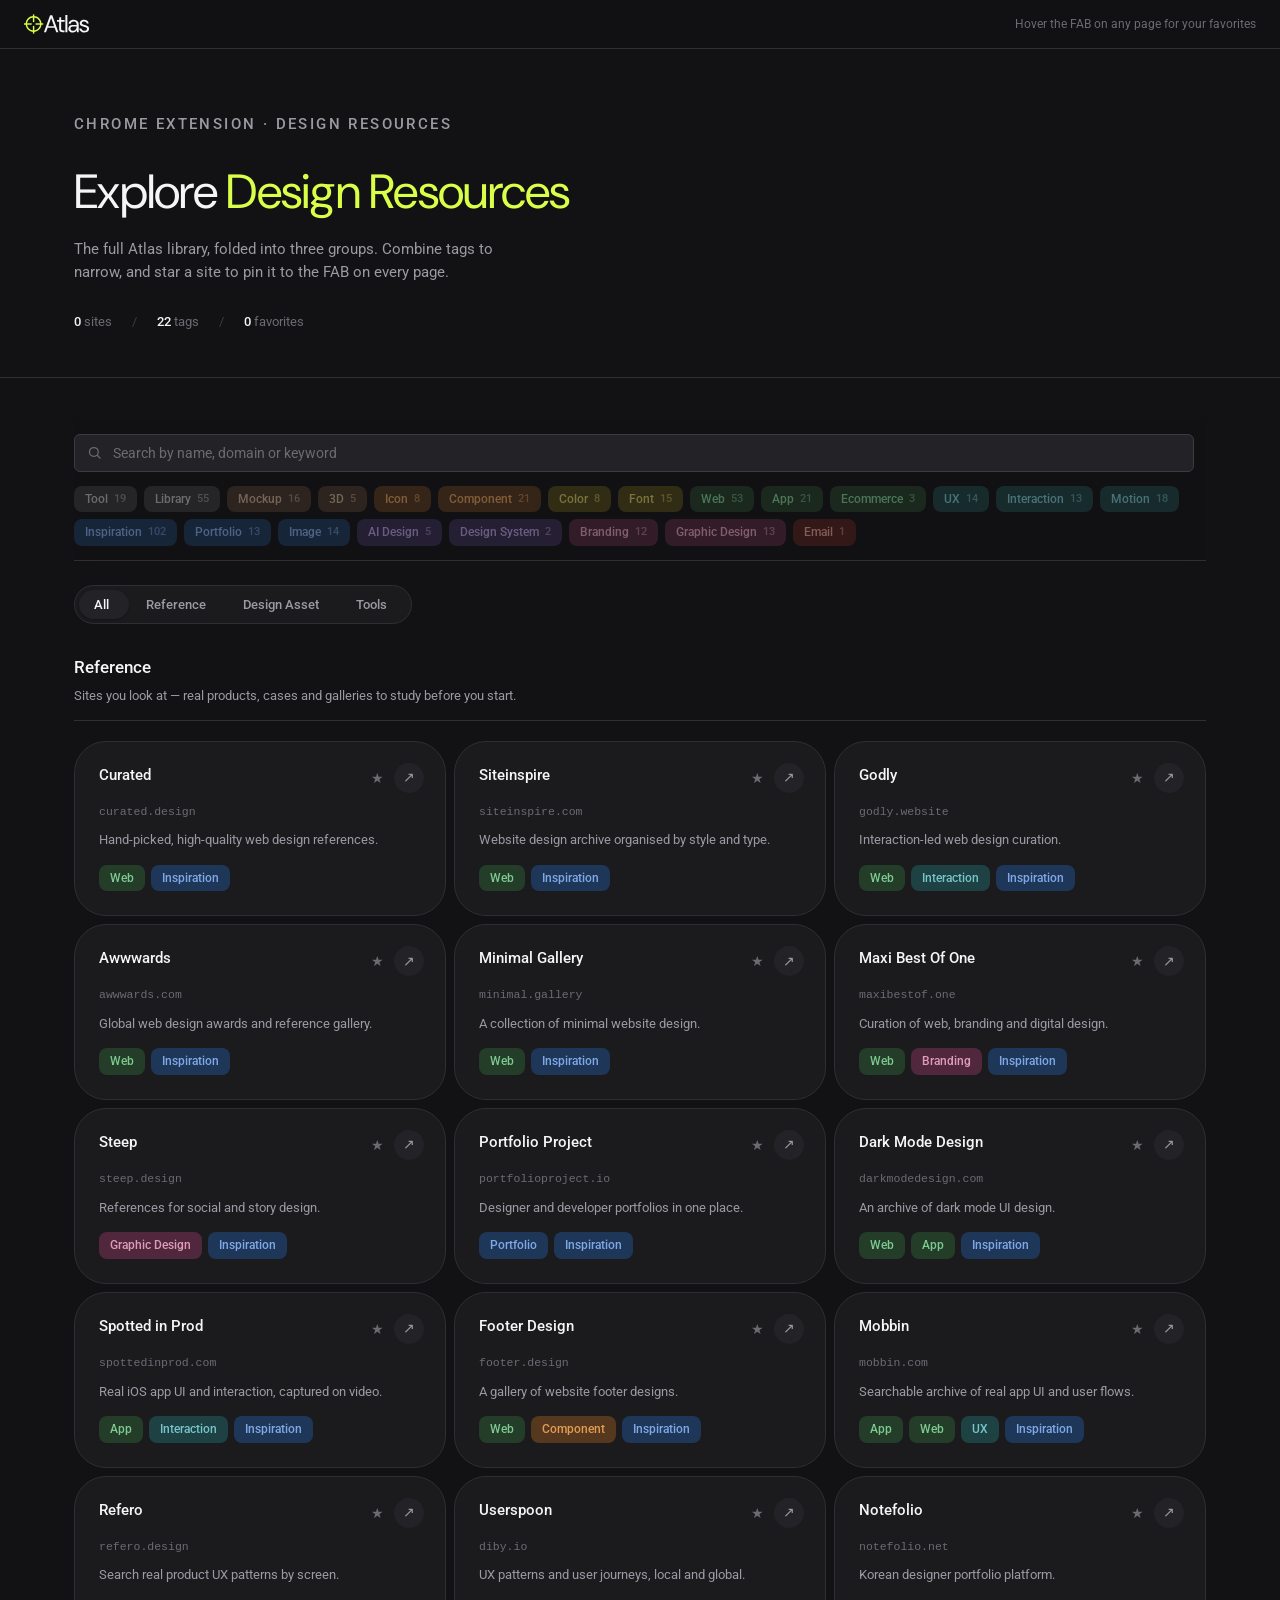
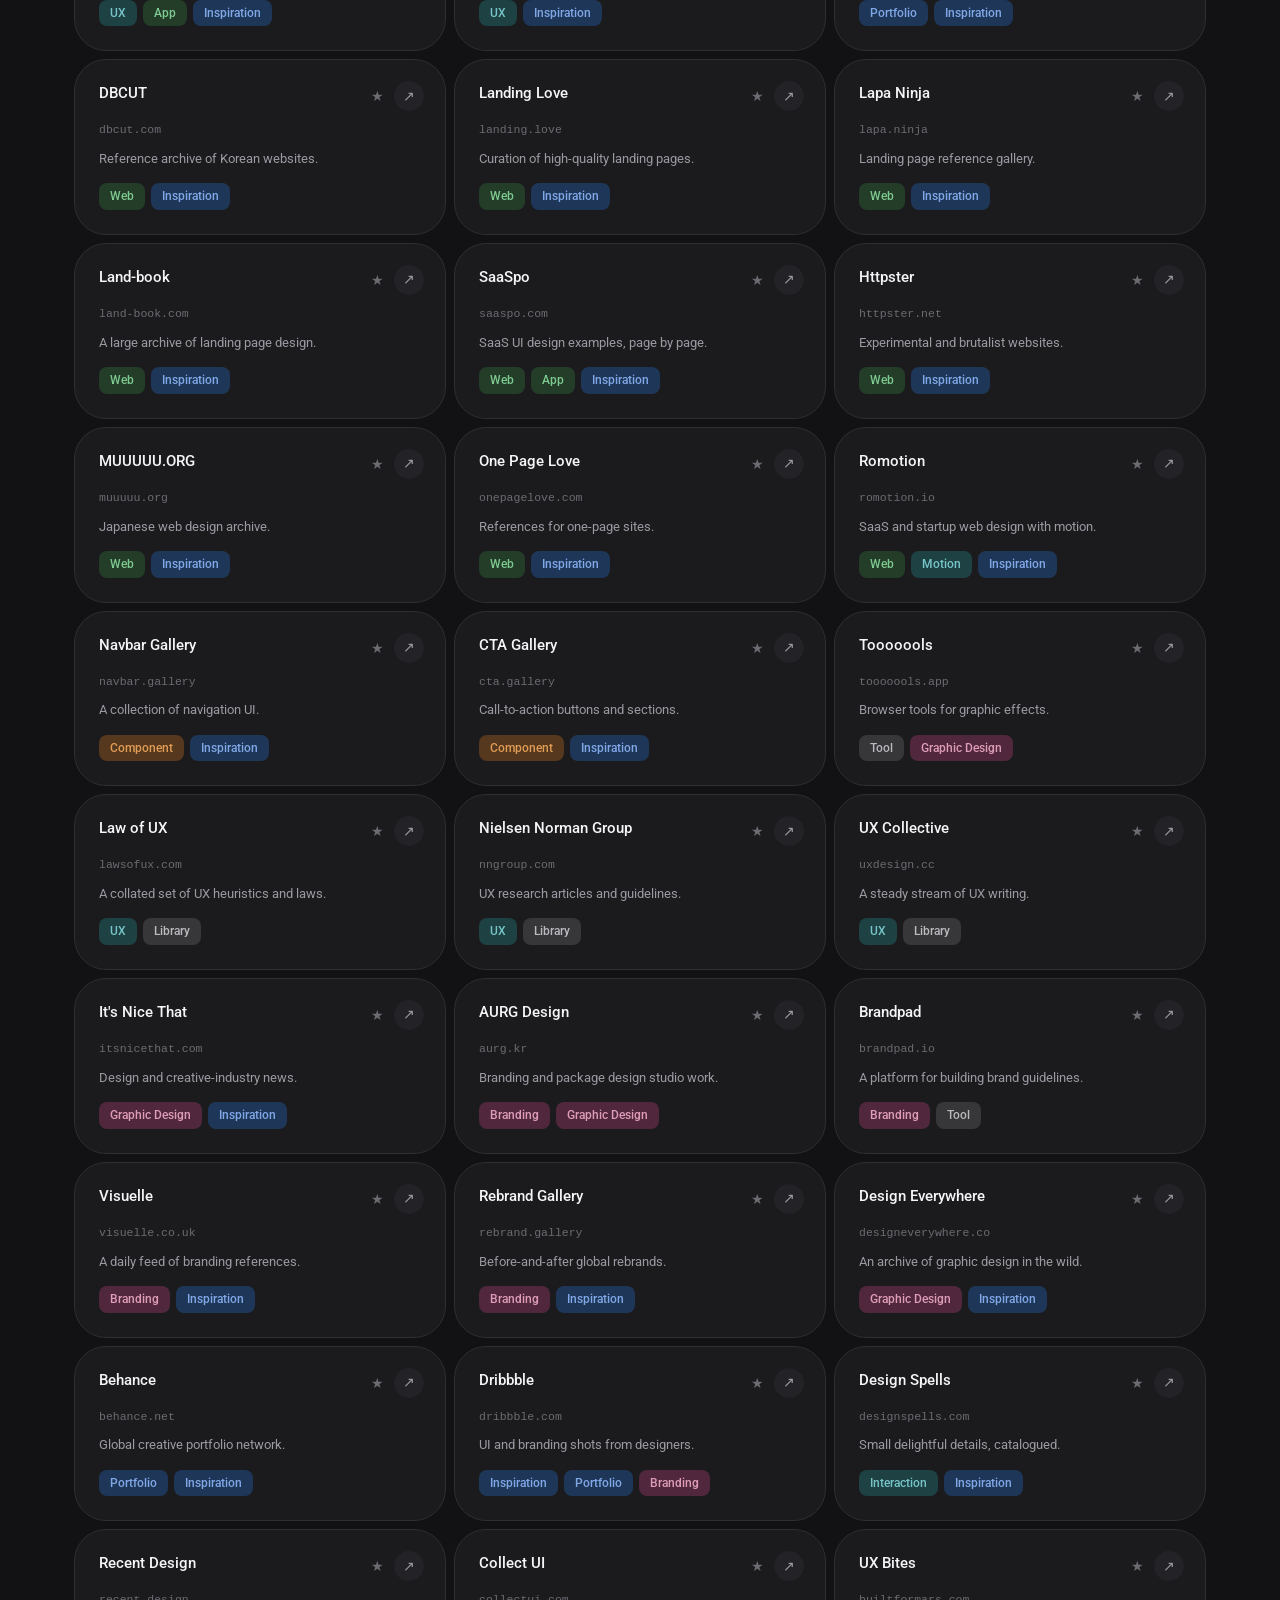
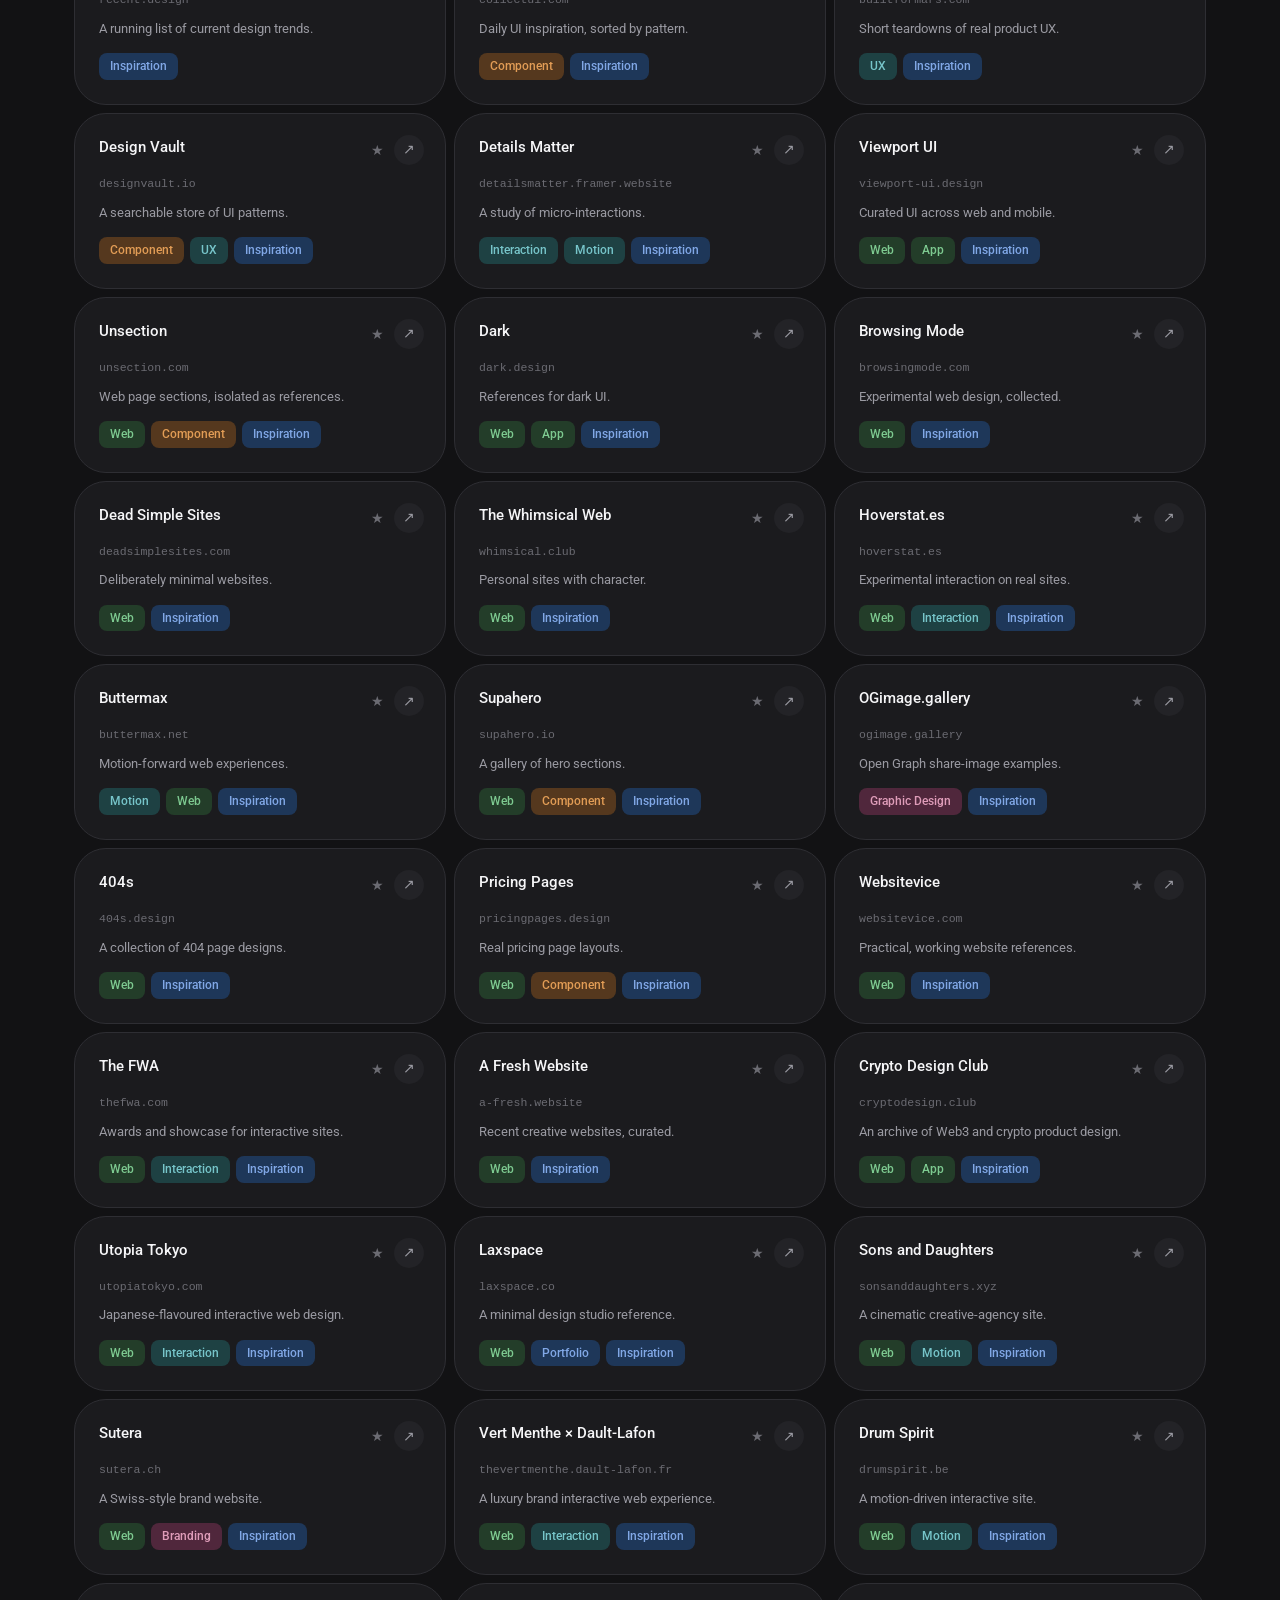
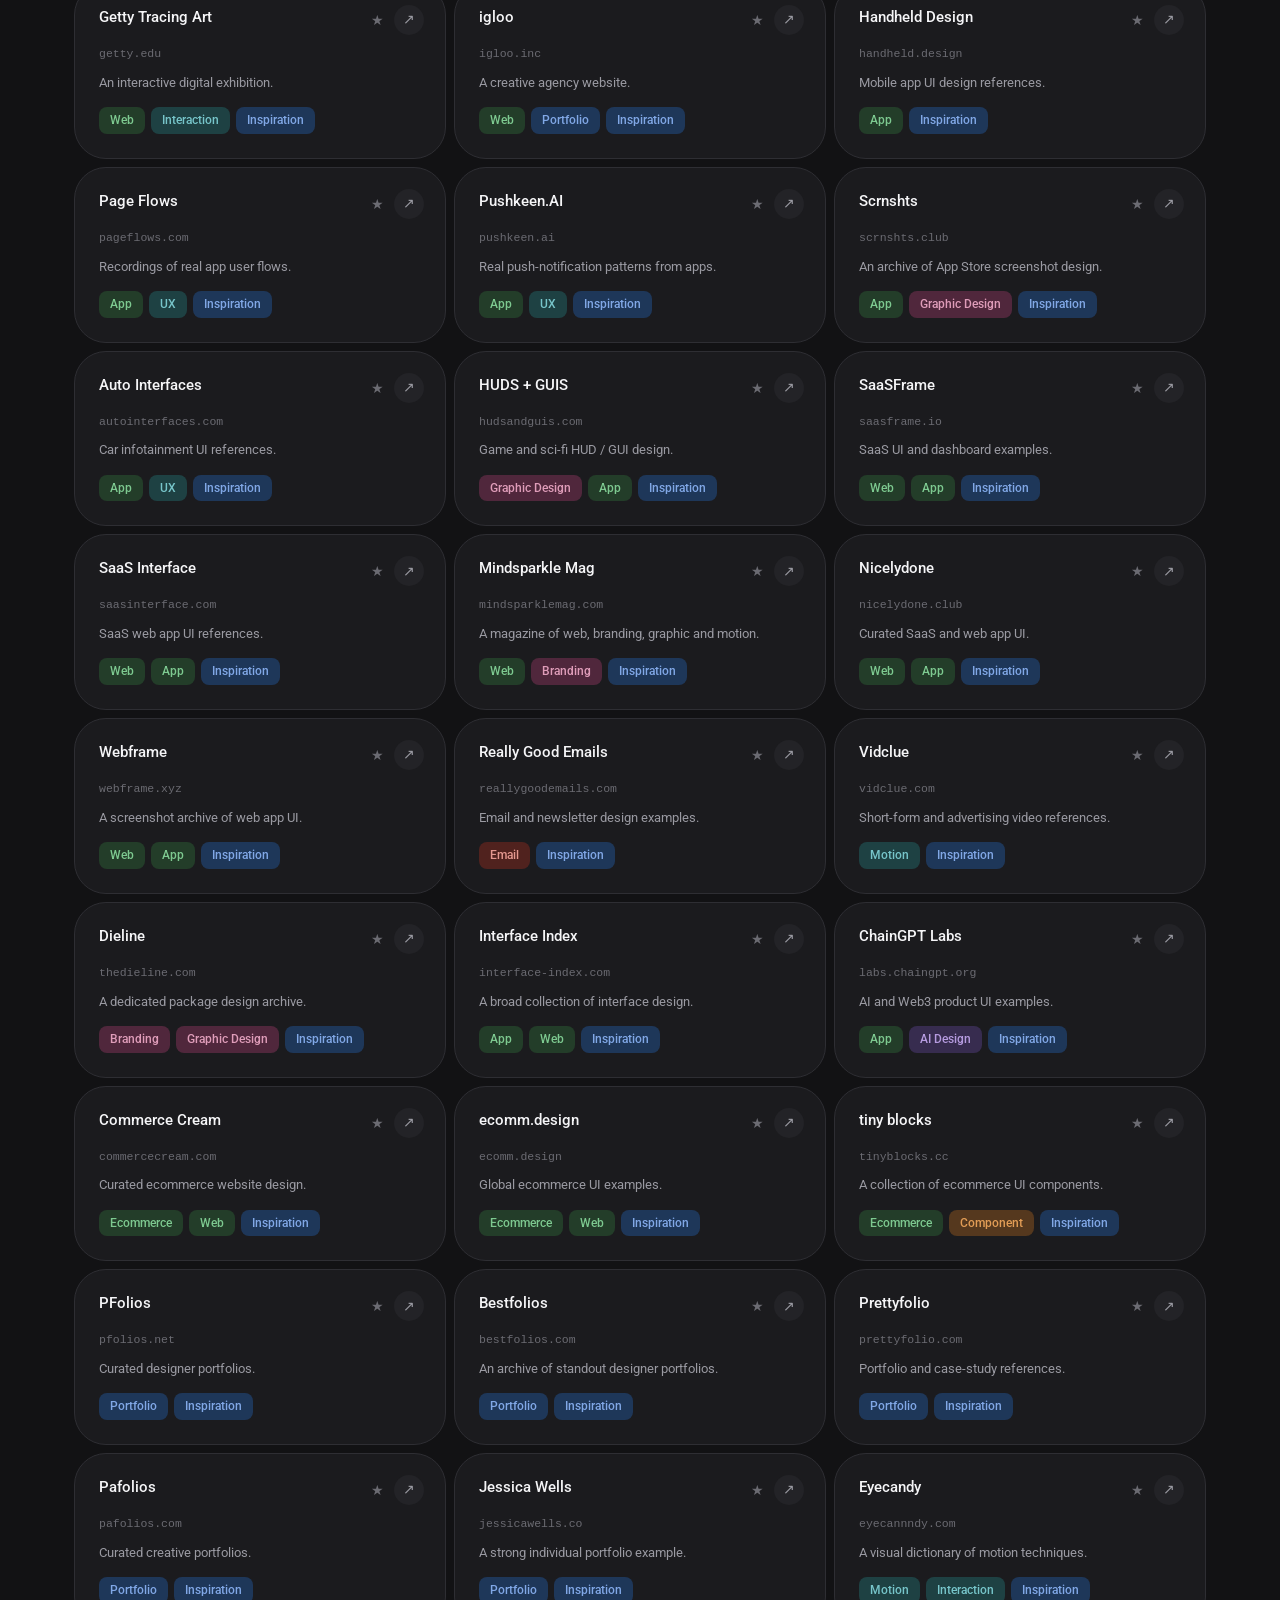
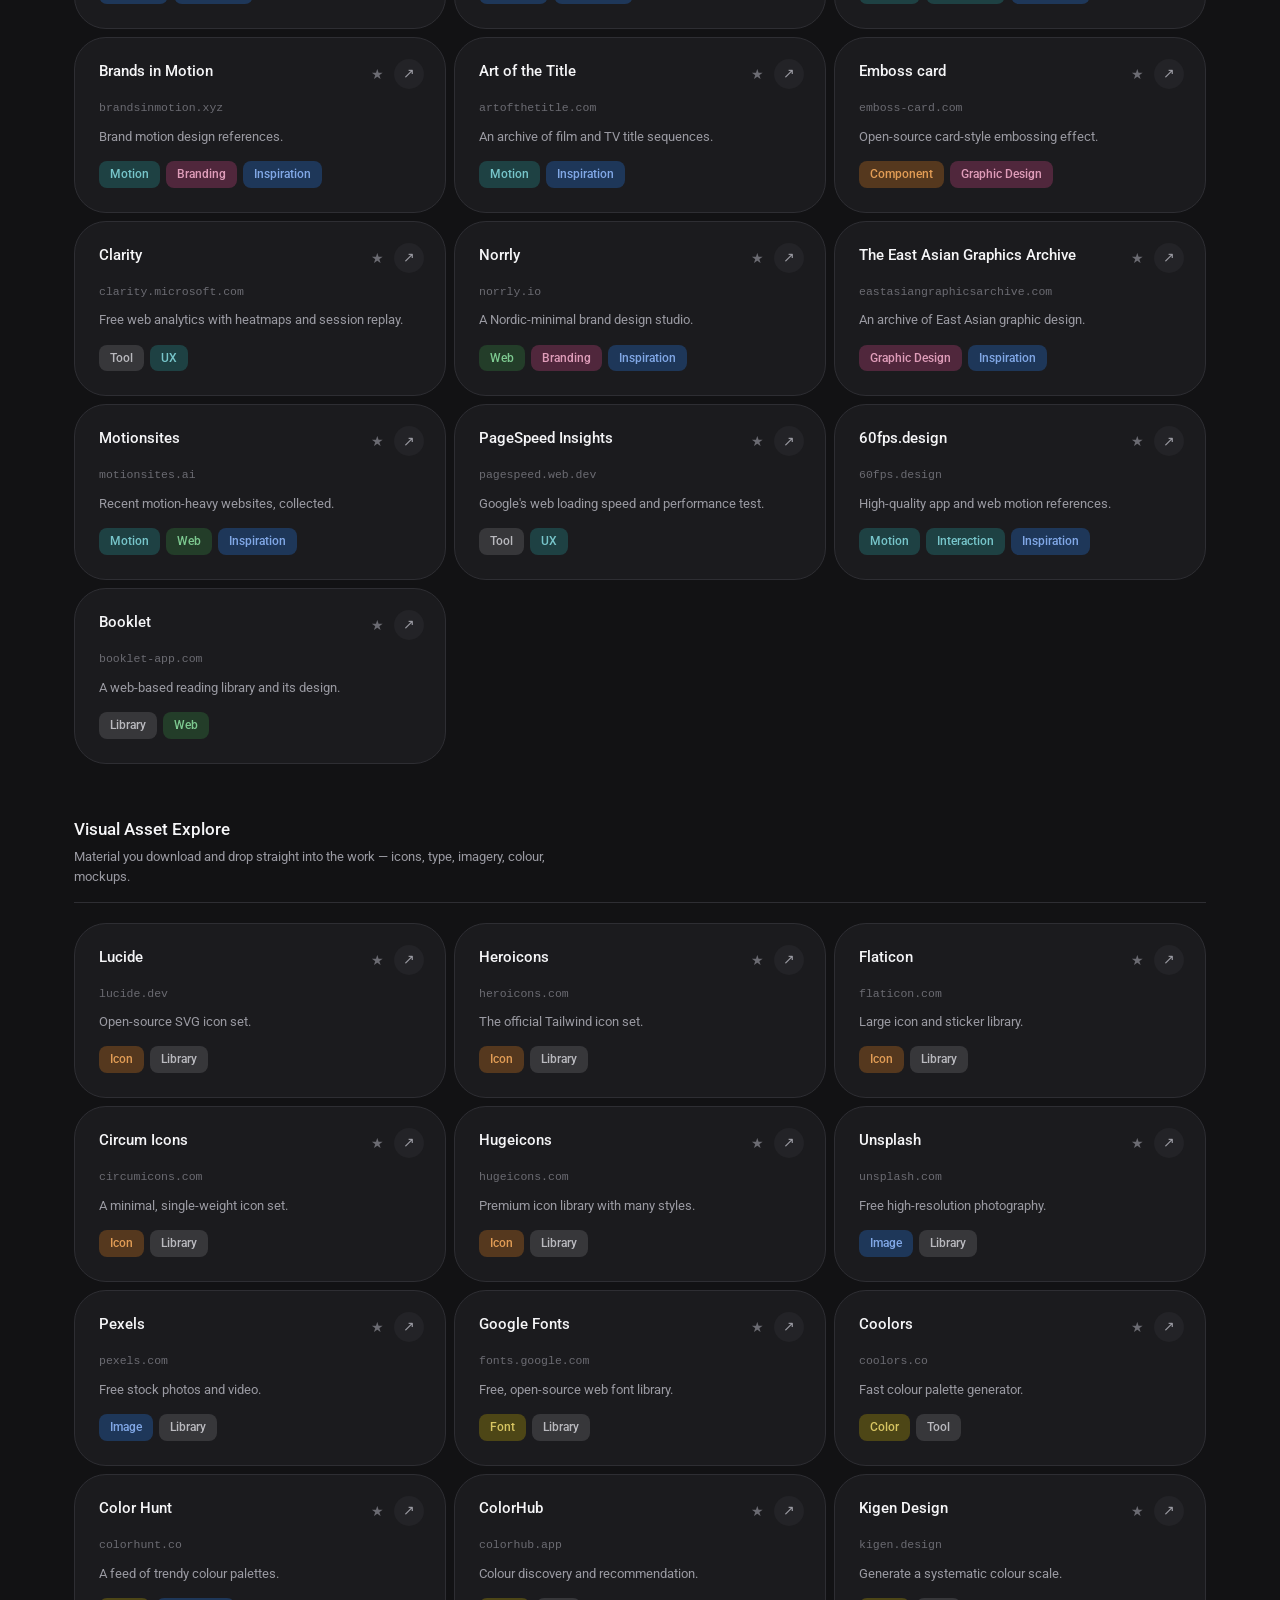
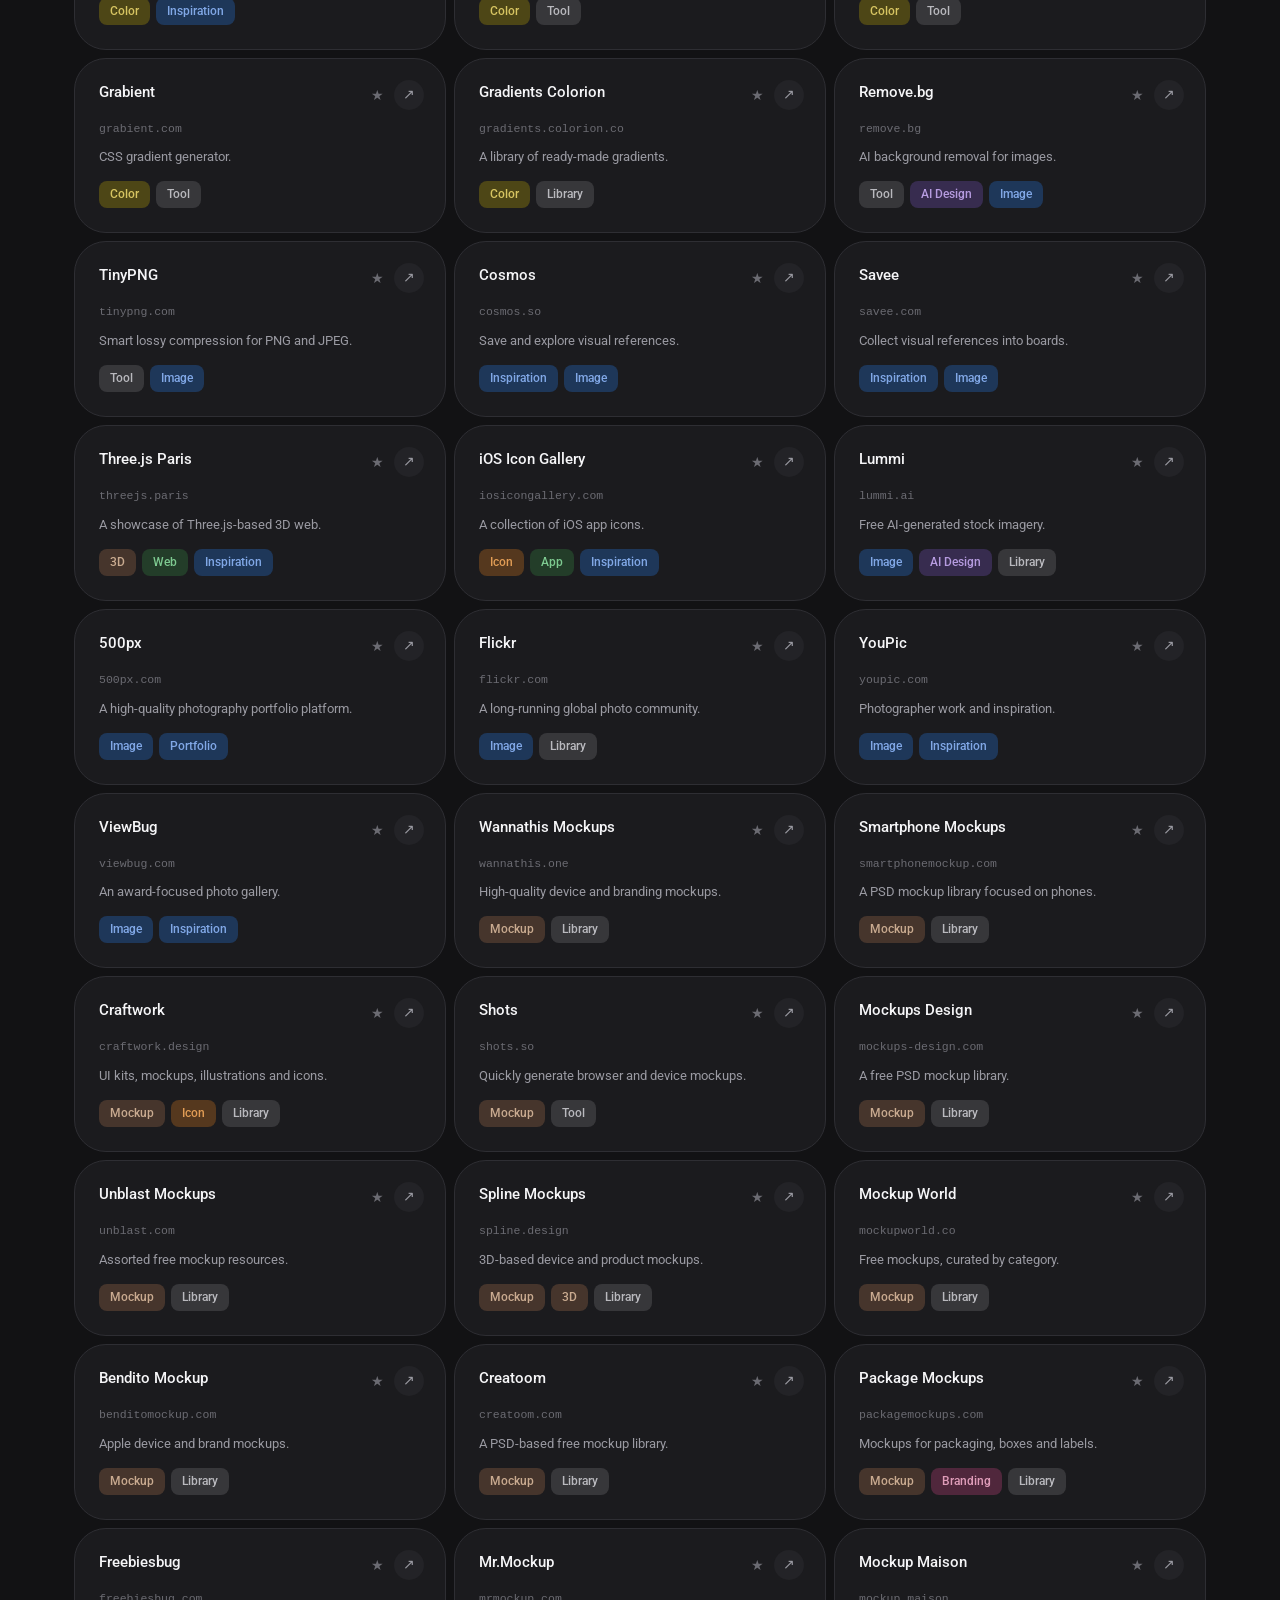
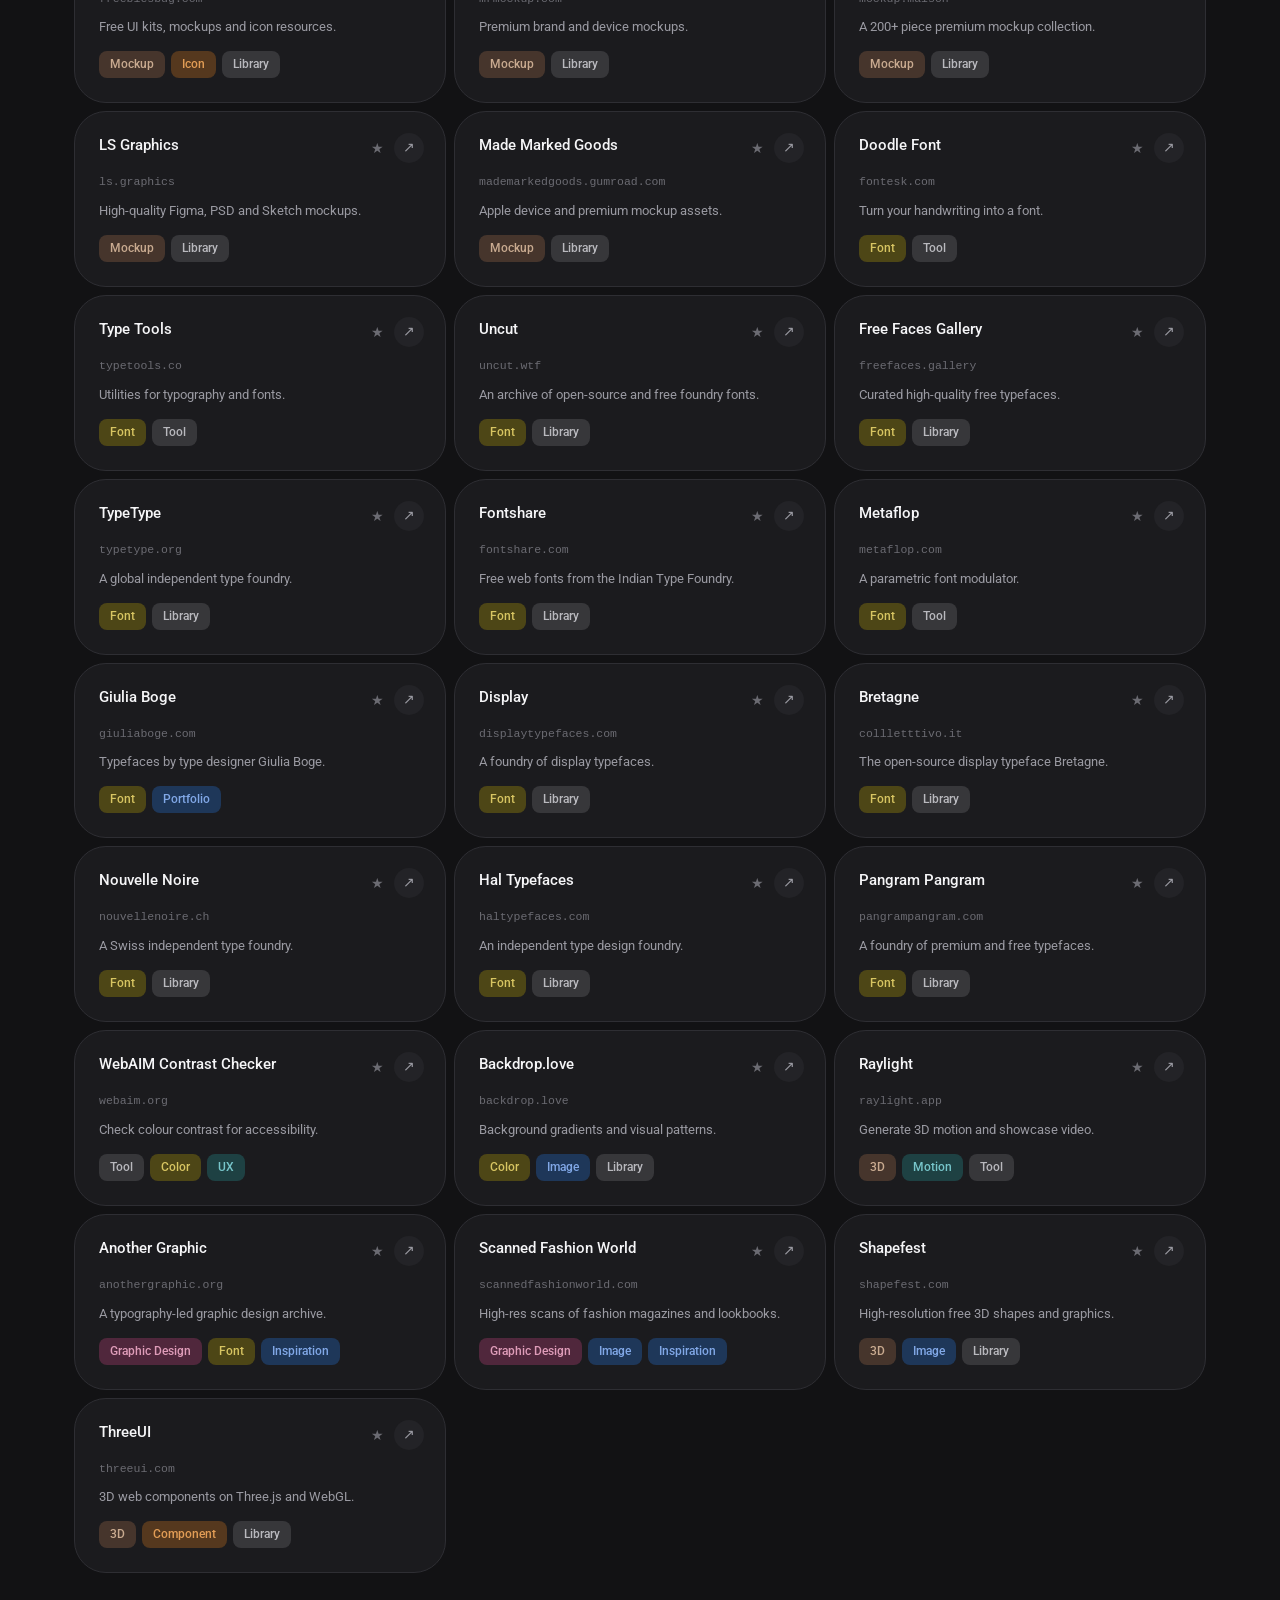
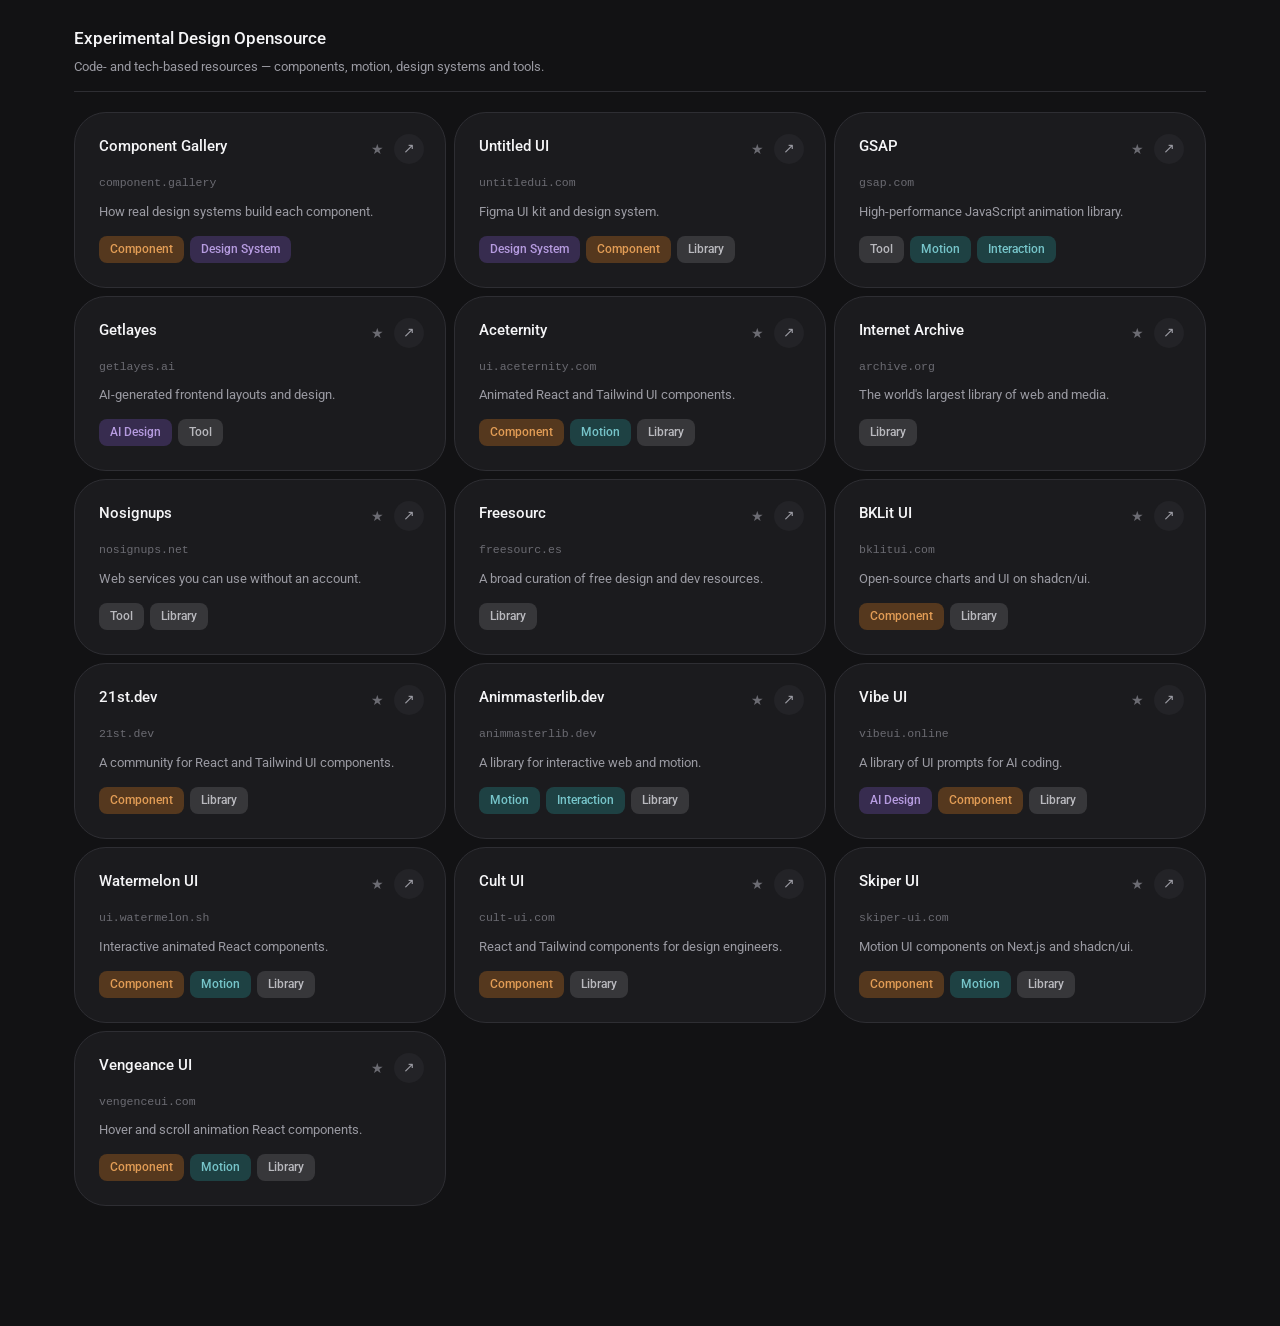
==== extension/explore.html @ a993e17b "Add Chrome extension, in-page nav, CTA button; card + cursor tweaks 1. extension/ — MV3 Chrome exten" ====
<!doctype html>
<html lang="en">
<head>
<meta charset="UTF-8" />
<meta name="viewport" content="width=device-width, initial-scale=1" />
<title>Atlas — Explore Design Resources</title>
<link rel="preconnect" href="https://fonts.googleapis.com" />
<link rel="preconnect" href="https://fonts.gstatic.com" crossorigin />
<link href="https://fonts.googleapis.com/css2?family=Roboto:wght@400;500&family=DM+Sans:opsz,wght@9..40,400;9..40,500&display=swap" rel="stylesheet" />
<link rel="stylesheet" href="explore.css" />
</head>
<body>

<header class="site-header">
  <svg viewBox="0 0 277 100" fill="none" xmlns="http://www.w3.org/2000/svg" role="img" aria-label="Atlas">
    <path d="M43 42L37 42L37 10L43 10L43 42Z" fill="#DAFF48"/>
    <path d="M43 90L37 90L37 58L43 58L43 90Z" fill="#DAFF48"/>
    <path d="M-1.66893e-06 53L-1.40666e-06 47L32 47L32 53L-1.66893e-06 53Z" fill="#DAFF48"/>
    <path d="M48 53L48 47L80 47L80 53L48 53Z" fill="#DAFF48"/>
    <path d="M67 50C67 35.0883 54.9117 23 40 23C25.0883 23 13 35.0883 13 50C13 64.9117 25.0883 77 40 77V83C21.7746 83 7 68.2254 7 50C7 31.7746 21.7746 17 40 17C58.2254 17 73 31.7746 73 50C73 68.2254 58.2254 83 40 83V77C54.9117 77 67 64.9117 67 50Z" fill="#DAFF48"/>
    <path d="M83 84L108.8 14H117.7L143.4 84H134.5L113.2 24.5L91.8 84H83ZM94.8 66L97.2 59.2H128.9L131.3 66H94.8ZM161.007 84C158.007 84 155.407 83.5333 153.207 82.6C151.007 81.6667 149.307 80.1 148.107 77.9C146.974 75.6333 146.407 72.6 146.407 68.8V40.7H137.607V33.6H146.407L147.507 21.4H154.807V33.6H169.407V40.7H154.807V68.8C154.807 71.9333 155.44 74.0667 156.707 75.2C157.974 76.2667 160.207 76.8 163.407 76.8H168.807V84H161.007ZM172.367 84V12H180.767V84H172.367ZM203.033 85.2C198.966 85.2 195.566 84.5 192.833 83.1C190.099 81.6333 188.066 79.7333 186.733 77.4C185.399 75 184.733 72.4 184.733 69.6C184.733 66.2 185.599 63.3333 187.333 61C189.133 58.6 191.633 56.8 194.833 55.6C198.099 54.3333 201.933 53.7 206.333 53.7H219.633C219.633 50.5667 219.133 47.9667 218.133 45.9C217.199 43.7667 215.799 42.1667 213.933 41.1C212.133 40.0333 209.866 39.5 207.133 39.5C203.933 39.5 201.166 40.3 198.833 41.9C196.499 43.5 195.066 45.8667 194.533 49H185.933C186.333 45.4 187.533 42.4 189.533 40C191.599 37.5333 194.199 35.6667 197.333 34.4C200.466 33.0667 203.733 32.4 207.133 32.4C211.799 32.4 215.666 33.2667 218.733 35C221.866 36.6667 224.199 39.0333 225.733 42.1C227.266 45.1 228.033 48.6667 228.033 52.8V84H220.533L220.033 75.1C219.366 76.5 218.499 77.8333 217.433 79.1C216.433 80.3 215.233 81.3667 213.833 82.3C212.433 83.1667 210.833 83.8667 209.033 84.4C207.299 84.9333 205.299 85.2 203.033 85.2ZM204.333 78.1C206.666 78.1 208.766 77.6333 210.633 76.7C212.566 75.7 214.199 74.3667 215.533 72.7C216.866 70.9667 217.866 69.0667 218.533 67C219.266 64.9333 219.633 62.7667 219.633 60.5V60.2H207.033C203.766 60.2 201.133 60.6 199.133 61.4C197.133 62.1333 195.699 63.2 194.833 64.6C193.966 65.9333 193.533 67.4667 193.533 69.2C193.533 71 193.933 72.5667 194.733 73.9C195.599 75.2333 196.833 76.2667 198.433 77C200.099 77.7333 202.066 78.1 204.333 78.1ZM252.027 85.2C247.827 85.2 244.161 84.5 241.027 83.1C237.961 81.7 235.494 79.7667 233.627 77.3C231.827 74.7667 230.727 71.8 230.327 68.4H238.927C239.261 70.1333 239.961 71.7333 241.027 73.2C242.094 74.6667 243.527 75.8667 245.327 76.8C247.194 77.6667 249.461 78.1 252.127 78.1C254.461 78.1 256.394 77.7667 257.927 77.1C259.461 76.3667 260.594 75.4 261.327 74.2C262.127 73 262.527 71.7 262.527 70.3C262.527 68.2333 262.027 66.6667 261.027 65.6C260.094 64.5333 258.694 63.7 256.827 63.1C254.961 62.4333 252.694 61.8667 250.027 61.4C247.827 61 245.661 60.4667 243.527 59.8C241.394 59.1333 239.494 58.2667 237.827 57.2C236.161 56.0667 234.827 54.7 233.827 53.1C232.894 51.5 232.427 49.5333 232.427 47.2C232.427 44.3333 233.161 41.8 234.627 39.6C236.094 37.3333 238.194 35.5667 240.927 34.3C243.727 33.0333 246.961 32.4 250.627 32.4C256.027 32.4 260.394 33.7 263.727 36.3C267.061 38.9 269.027 42.6667 269.627 47.6H261.327C260.994 45.0667 259.894 43.1 258.027 41.7C256.227 40.2333 253.727 39.5 250.527 39.5C247.394 39.5 244.994 40.1333 243.327 41.4C241.727 42.6667 240.927 44.3333 240.927 46.4C240.927 47.7333 241.361 48.9333 242.227 50C243.161 51 244.494 51.8667 246.227 52.6C248.027 53.3333 250.227 53.9333 252.827 54.4C256.161 55 259.194 55.8 261.927 56.8C264.661 57.8 266.861 59.3 268.527 61.3C270.261 63.2333 271.127 66 271.127 69.6C271.127 72.7333 270.327 75.4667 268.727 77.8C267.194 80.1333 264.994 81.9667 262.127 83.3C259.261 84.5667 255.894 85.2 252.027 85.2Z" fill="#F5F5F7"/>
  </svg>
  <span class="hint">Hover the FAB on any page for your favorites</span>
</header>

<main>
  <section class="hero">
    <div class="wrap">
      <div class="hero-inner">
        <p class="eyebrow">Chrome extension &middot; Design resources</p>
        <h1>Explore <span class="accent">Design Resources</span></h1>
        <p>The full Atlas library, folded into three groups. Combine tags to narrow, and star a site to pin it to the FAB on every page.</p>
        <div class="stat-row">
          <span><b id="siteCount">0</b> sites</span>
          <span class="dot">/</span>
          <span><b>22</b> tags</span>
          <span class="dot">/</span>
          <span><b id="favStat">0</b> favorites</span>
        </div>
      </div>
    </div>
  </section>

  <section class="library">
    <div class="wrap">
      <div class="toolbar">
        <div class="search-line">
          <label class="search">
            <svg width="15" height="15" viewBox="0 0 24 24" fill="none" stroke="currentColor" stroke-width="2" stroke-linecap="round" aria-hidden="true">
              <circle cx="11" cy="11" r="7" /><path d="m21 21-4.3-4.3" />
            </svg>
            <input type="search" id="search" placeholder="Search by name, domain or keyword" autocomplete="off" aria-label="Search the library" />
          </label>
          <span class="result-count" id="resultCount"></span>
          <button type="button" class="clear-btn" id="clearBtn" hidden>Clear filters</button>
        </div>
        <div class="tag-filter" id="tagFilter" role="group" aria-label="Filter by tag"></div>
      </div>

      <div class="viewnav" id="viewNav" role="tablist" aria-label="Browse by section"></div>
      <div id="groups"></div>
    </div>
  </section>
</main>

<script src="data.js"></script>
<script src="explore.js"></script>
</body>
</html>
---- extension/explore.css ----
:root {
  --bg-base: #121214;
  --bg-surface: #1B1B1E;
  --bg-elevated: #232327;
  --border: #2E2E33;
  --border-strong: #3B3B41;
  --text-primary: #F5F5F7;
  --text-secondary: #9A9AA2;
  --text-muted: #6B6B72;
  --accent: #DAFF48;
  --accent-text: #14150A;
  --font-ui: 'Roboto', -apple-system, BlinkMacSystemFont, 'Segoe UI', sans-serif;
  --font-hero: 'DM Sans', 'Roboto', sans-serif;
  --font-mono: ui-monospace, 'SF Mono', 'Roboto Mono', Menlo, monospace;
}

* { box-sizing: border-box; }

body {
  margin: 0;
  background: var(--bg-base);
  color: var(--text-primary);
  font: 400 14px/1.55 var(--font-ui);
  -webkit-font-smoothing: antialiased;
}
a { color: inherit; }
::selection { background: var(--accent); color: var(--accent-text); }
:focus-visible { outline: 2px solid var(--accent); outline-offset: 2px; border-radius: 3px; }

.wrap { max-width: 1180px; margin: 0 auto; padding: 0 24px; }

.site-header {
  position: sticky; top: 0; z-index: 40;
  display: flex; align-items: center; justify-content: space-between; gap: 16px;
  padding: 12px 24px;
  background: rgba(18, 18, 20, 0.85);
  backdrop-filter: blur(12px);
  border-bottom: 1px solid var(--border);
}
.site-header svg { height: 24px; width: auto; display: block; }
.site-header .hint { font-size: 12px; color: var(--text-muted); }

.hero { padding: 64px 0 44px; border-bottom: 1px solid var(--border); }
.hero-inner { max-width: 640px; }
.eyebrow {
  font-size: 12px; font-weight: 500; letter-spacing: 0.16em;
  text-transform: uppercase; color: var(--text-muted); margin: 0 0 20px;
}
.hero h1 {
  font-family: var(--font-hero); font-weight: 400;
  font-size: clamp(1.9rem, 5vw, 3rem); line-height: 1.16;
  letter-spacing: -0.015em; margin: 0 0 18px; text-wrap: balance;
}
.hero h1 .accent { color: var(--accent); }
.hero p { font-size: 15px; color: var(--text-secondary); margin: 0 0 28px; max-width: 56ch; }
.stat-row { display: flex; flex-wrap: wrap; gap: 10px 20px; font-size: 13px; color: var(--text-muted); }
.stat-row b { color: var(--text-primary); font-weight: 500; font-variant-numeric: tabular-nums; }
.stat-row .dot { color: var(--border-strong); }

.library { padding: 40px 0 120px; }

.toolbar {
  position: sticky; top: 49px; z-index: 30;
  background: rgba(18, 18, 20, 0.92);
  backdrop-filter: blur(12px);
  padding: 16px 0 14px; margin-bottom: 24px;
  border-bottom: 1px solid var(--border);
}
.search-line { display: flex; flex-wrap: wrap; align-items: center; gap: 12px; margin-bottom: 14px; }
.search {
  flex: 1 1 260px; display: flex; align-items: center; gap: 9px;
  background: var(--bg-elevated); border: 1px solid var(--border-strong);
  border-radius: 6px; padding: 9px 12px;
}
.search svg { flex-shrink: 0; color: var(--text-muted); }
.search input {
  flex: 1; background: transparent; border: 0; outline: 0;
  color: var(--text-primary); font: 400 13.5px var(--font-ui);
}
.search input::placeholder { color: var(--text-muted); }
.result-count { font-size: 12.5px; color: var(--text-muted); white-space: nowrap; }
.result-count b { color: var(--text-secondary); font-weight: 500; }
.clear-btn {
  border: 1px solid var(--border-strong); background: transparent; border-radius: 6px;
  color: var(--text-secondary); font: 500 12.5px var(--font-ui); padding: 7px 12px; cursor: pointer;
}
.clear-btn:hover { color: var(--text-primary); border-color: var(--text-muted); }
.clear-btn[hidden] { display: none; }

.tag-filter { display: flex; flex-wrap: wrap; gap: 7px; }
.tag {
  display: inline-flex; align-items: center; gap: 6px; border-radius: 8px;
  font-size: 12px; font-weight: 500; padding: 4px 10px; line-height: 1.4; white-space: nowrap;
}
.tag .n { font-size: 10.5px; opacity: 0.6; font-variant-numeric: tabular-nums; }
button.tag {
  border: 1px solid transparent; cursor: pointer; opacity: 0.5; font-family: var(--font-ui);
  transition: opacity .14s ease, box-shadow .14s ease, border-color .14s ease;
}
button.tag:hover { opacity: 0.85; }
button.tag[aria-pressed="true"] { opacity: 1; border-color: var(--accent); box-shadow: 0 0 0 1px var(--accent); }

.viewnav {
  display: inline-flex; gap: 2px; margin-bottom: 30px; padding: 4px;
  background: var(--bg-surface); border: 1px solid var(--border); border-radius: 999px;
}
.viewnav button {
  border: 0; background: transparent; color: var(--text-secondary);
  font: 500 13px var(--font-ui); padding: 7px 15px; border-radius: 999px; cursor: pointer; white-space: nowrap;
  transition: color .15s ease, background .15s ease;
}
.viewnav button:hover { color: var(--text-primary); }
.viewnav button[aria-selected="true"] {
  background: var(--bg-elevated); color: var(--text-primary); box-shadow: 0 1px 2px rgba(0,0,0,.3);
}
.viewnav .vn-count { font-size: 11px; color: var(--text-muted); margin-left: 5px; font-variant-numeric: tabular-nums; }
.viewnav button[aria-selected="true"] .vn-count { color: var(--text-secondary); }

#groups { display: flex; flex-direction: column; gap: 52px; }
.group[hidden] { display: none; }
.group-head {
  display: flex; align-items: flex-start; justify-content: space-between; gap: 16px;
  padding-bottom: 14px; margin-bottom: 20px; border-bottom: 1px solid var(--border);
}
.group-titles { max-width: 64ch; }
.group-titles h3 { font-size: 17px; font-weight: 500; margin: 0 0 5px; }
.group-titles p { font-size: 13px; color: var(--text-secondary); margin: 0; }
.group-count { flex-shrink: 0; font-size: 12px; color: var(--text-muted); white-space: nowrap; padding-top: 4px; font-variant-numeric: tabular-nums; }
.group-empty { color: var(--text-muted); font-size: 13px; margin: 4px 0 0; }

.grid { display: grid; grid-template-columns: repeat(auto-fill, minmax(288px, 1fr)); gap: 8px; }
.card {
  display: flex; flex-direction: column; gap: 10px;
  background: var(--bg-surface); border: 1px solid var(--border);
  border-radius: 32px; padding: 24px;
  transition: border-color .15s ease, transform .15s ease, background .15s ease;
}
.card:hover { border-color: var(--border-strong); background: #1e1e21; transform: translateY(-2px); }
.card[hidden] { display: none; }
.card-top { display: flex; align-items: flex-start; justify-content: space-between; gap: 10px; }
.card-name { font-size: 15px; font-weight: 500; margin: 0; line-height: 1.3; }
.card-actions { flex-shrink: 0; display: flex; align-items: center; gap: 2px; margin: -3px -3px 0 0; }
.card-star {
  width: 30px; height: 30px; display: flex; align-items: center; justify-content: center;
  border: 0; background: transparent; color: var(--text-muted); font-size: 14px; line-height: 1;
  border-radius: 50%; cursor: pointer; transition: color .15s ease, background .15s ease, transform .15s ease;
}
.card-star:hover { color: var(--text-secondary); background: var(--bg-elevated); }
.card-star:active { transform: scale(0.88); }
.card-star[aria-pressed="true"] { color: var(--accent); }
.card-open {
  width: 30px; height: 30px; display: flex; align-items: center; justify-content: center;
  border-radius: 50%; background: var(--bg-elevated); color: var(--text-secondary);
  text-decoration: none; font-size: 14px; transition: background .15s ease, color .15s ease;
}
.card-open:hover { background: var(--accent); color: var(--accent-text); }
.card-domain { font-family: var(--font-mono); font-size: 11.5px; color: var(--text-muted); word-break: break-all; }
.card-desc {
  font-size: 13px; color: var(--text-secondary); margin: 0;
  display: -webkit-box; -webkit-line-clamp: 3; -webkit-box-orient: vertical; overflow: hidden;
}
.card-tags { display: flex; flex-wrap: wrap; gap: 6px; margin-top: auto; padding-top: 4px; }
.card-tags .tag { opacity: 0.92; }

@media (max-width: 560px) {
  .wrap { padding: 0 18px; }
  .site-header { padding: 12px 18px; }
  .group-head { flex-direction: column; gap: 6px; }
  .viewnav { display: flex; width: 100%; overflow-x: auto; }
}
@media (prefers-reduced-motion: reduce) { * { transition: none !important; } }
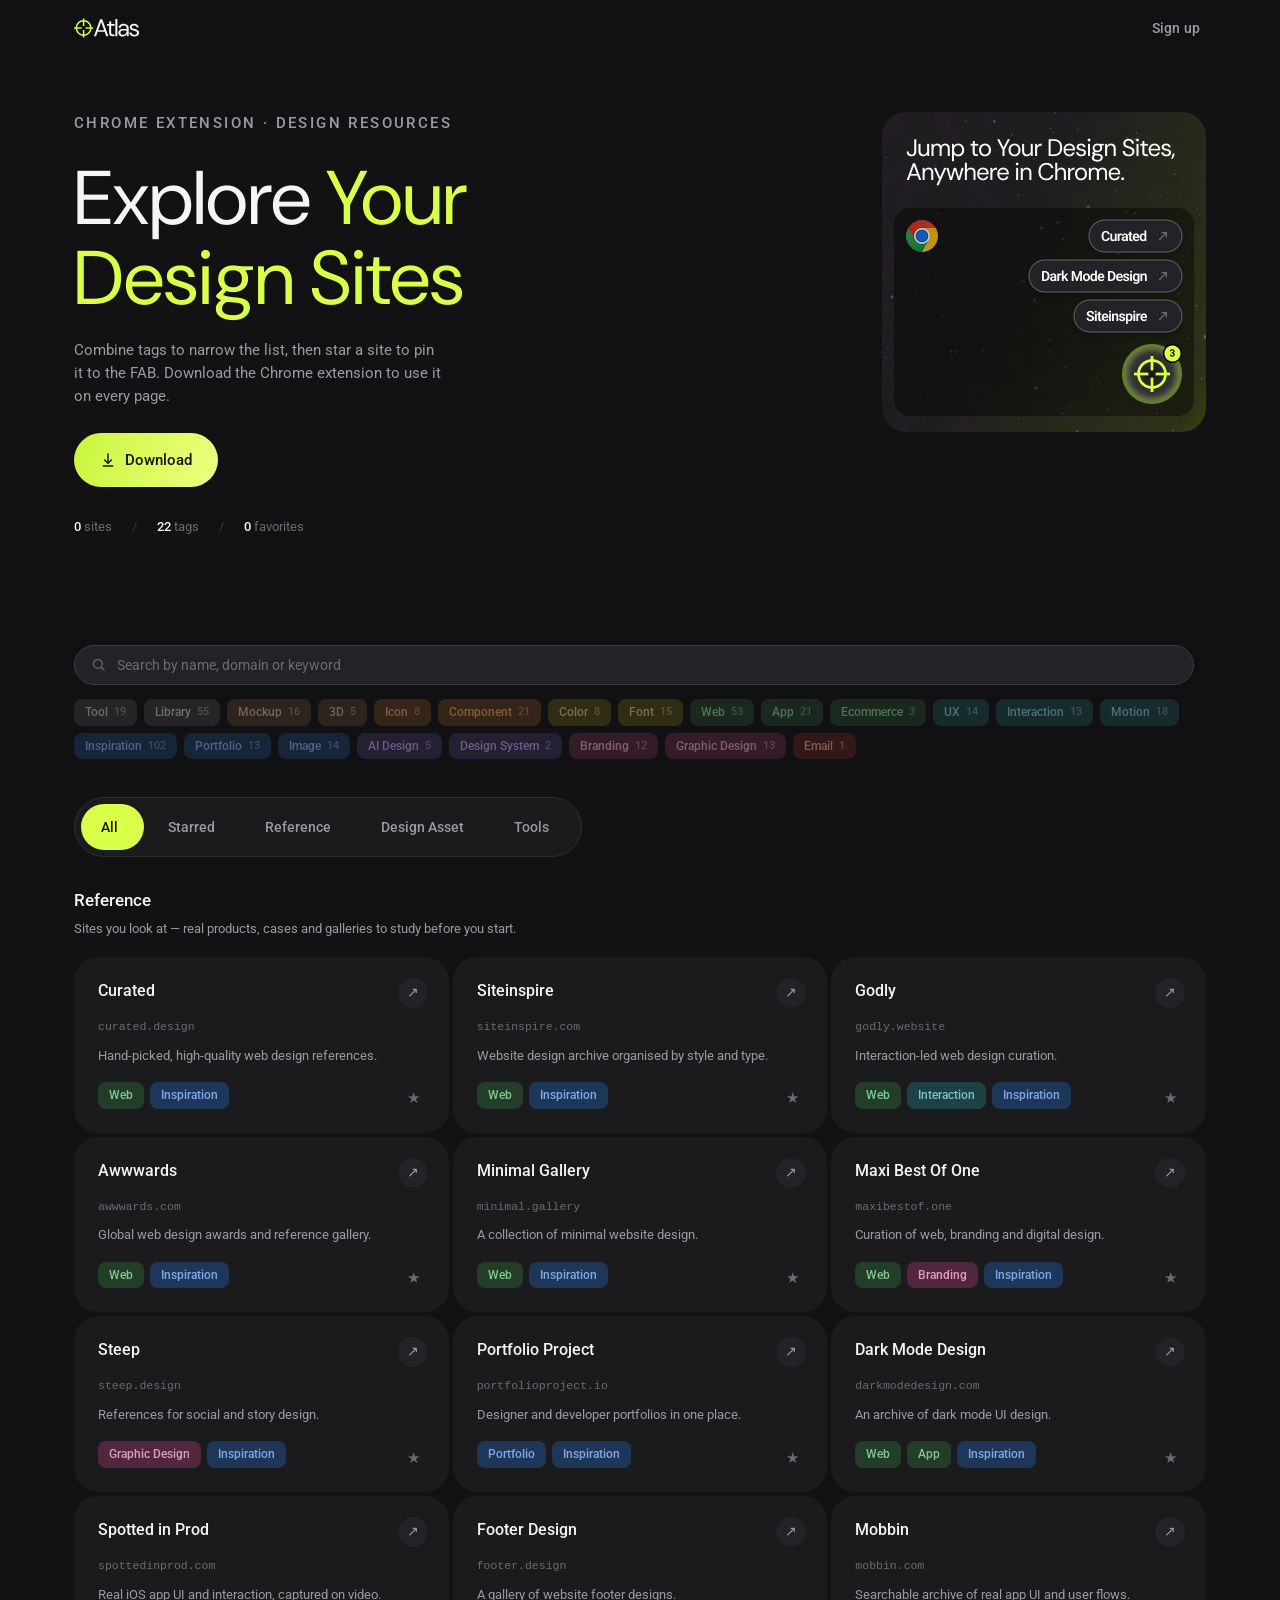
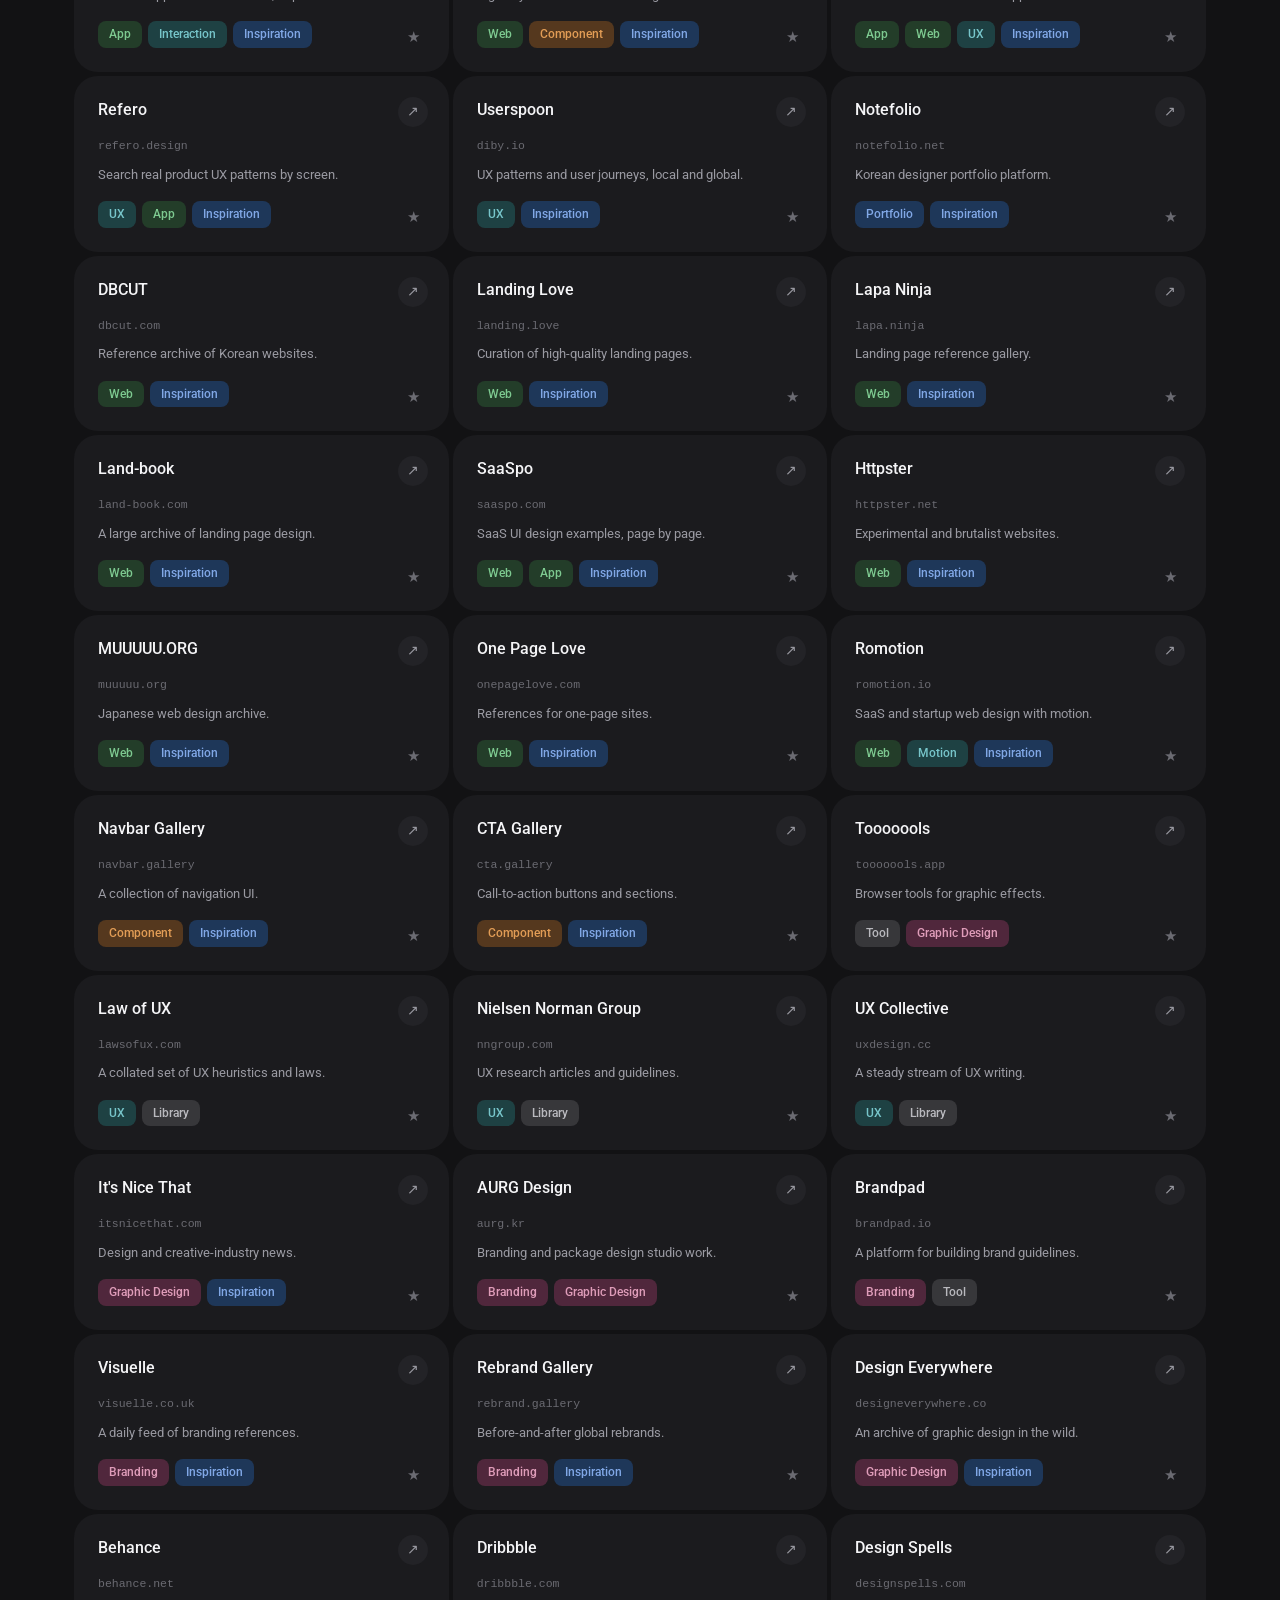
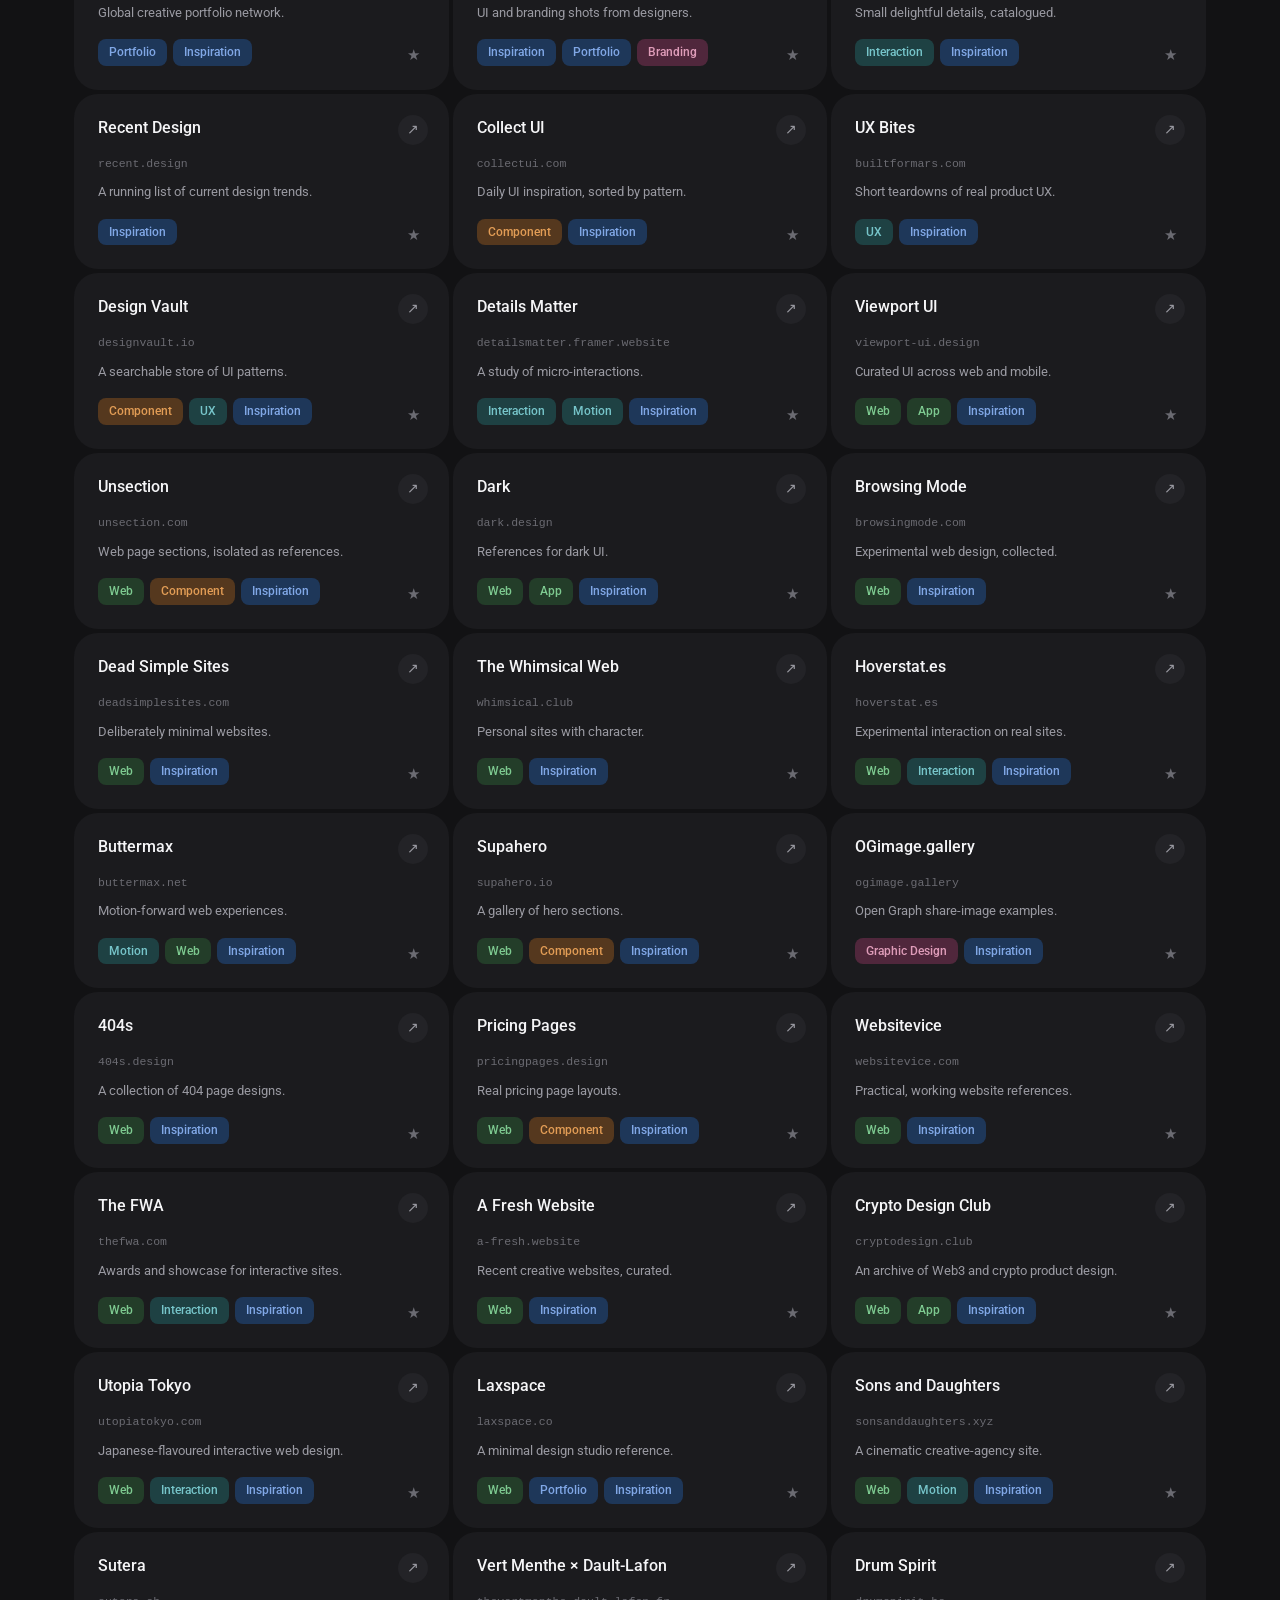
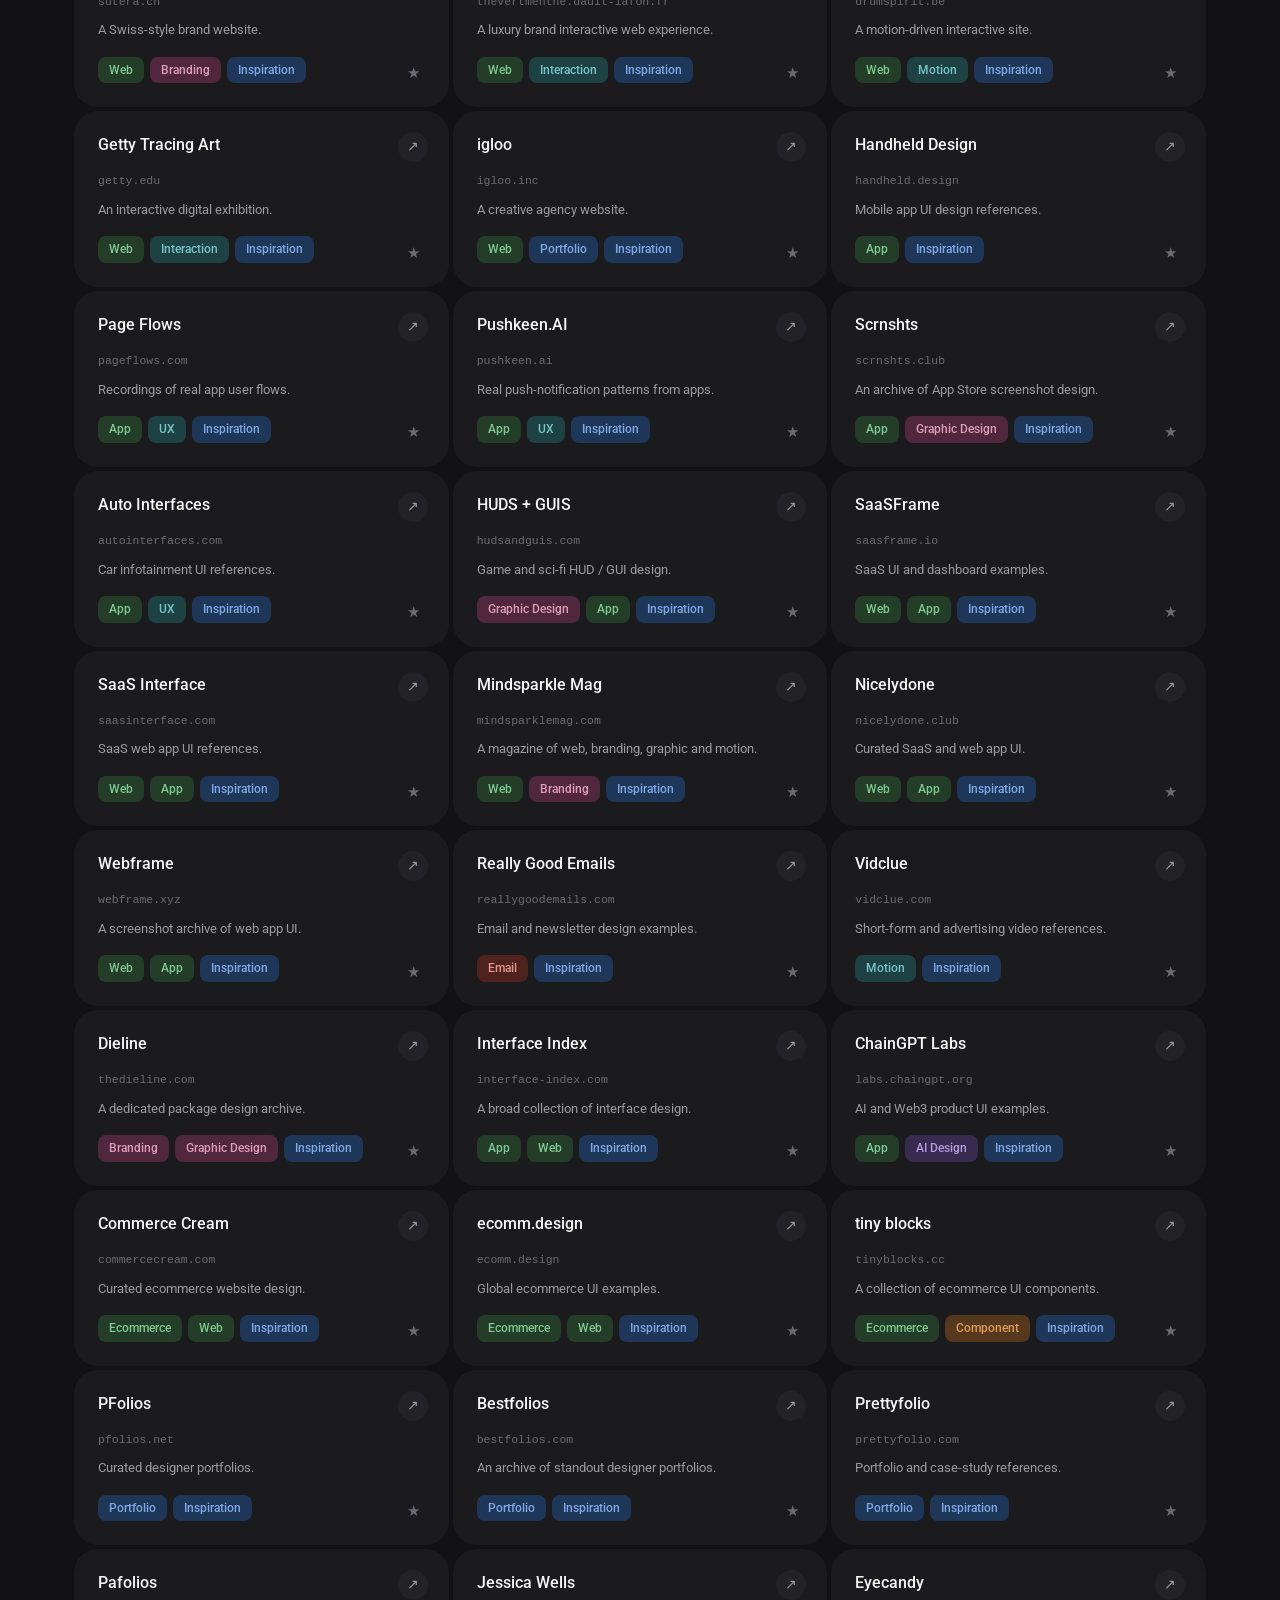
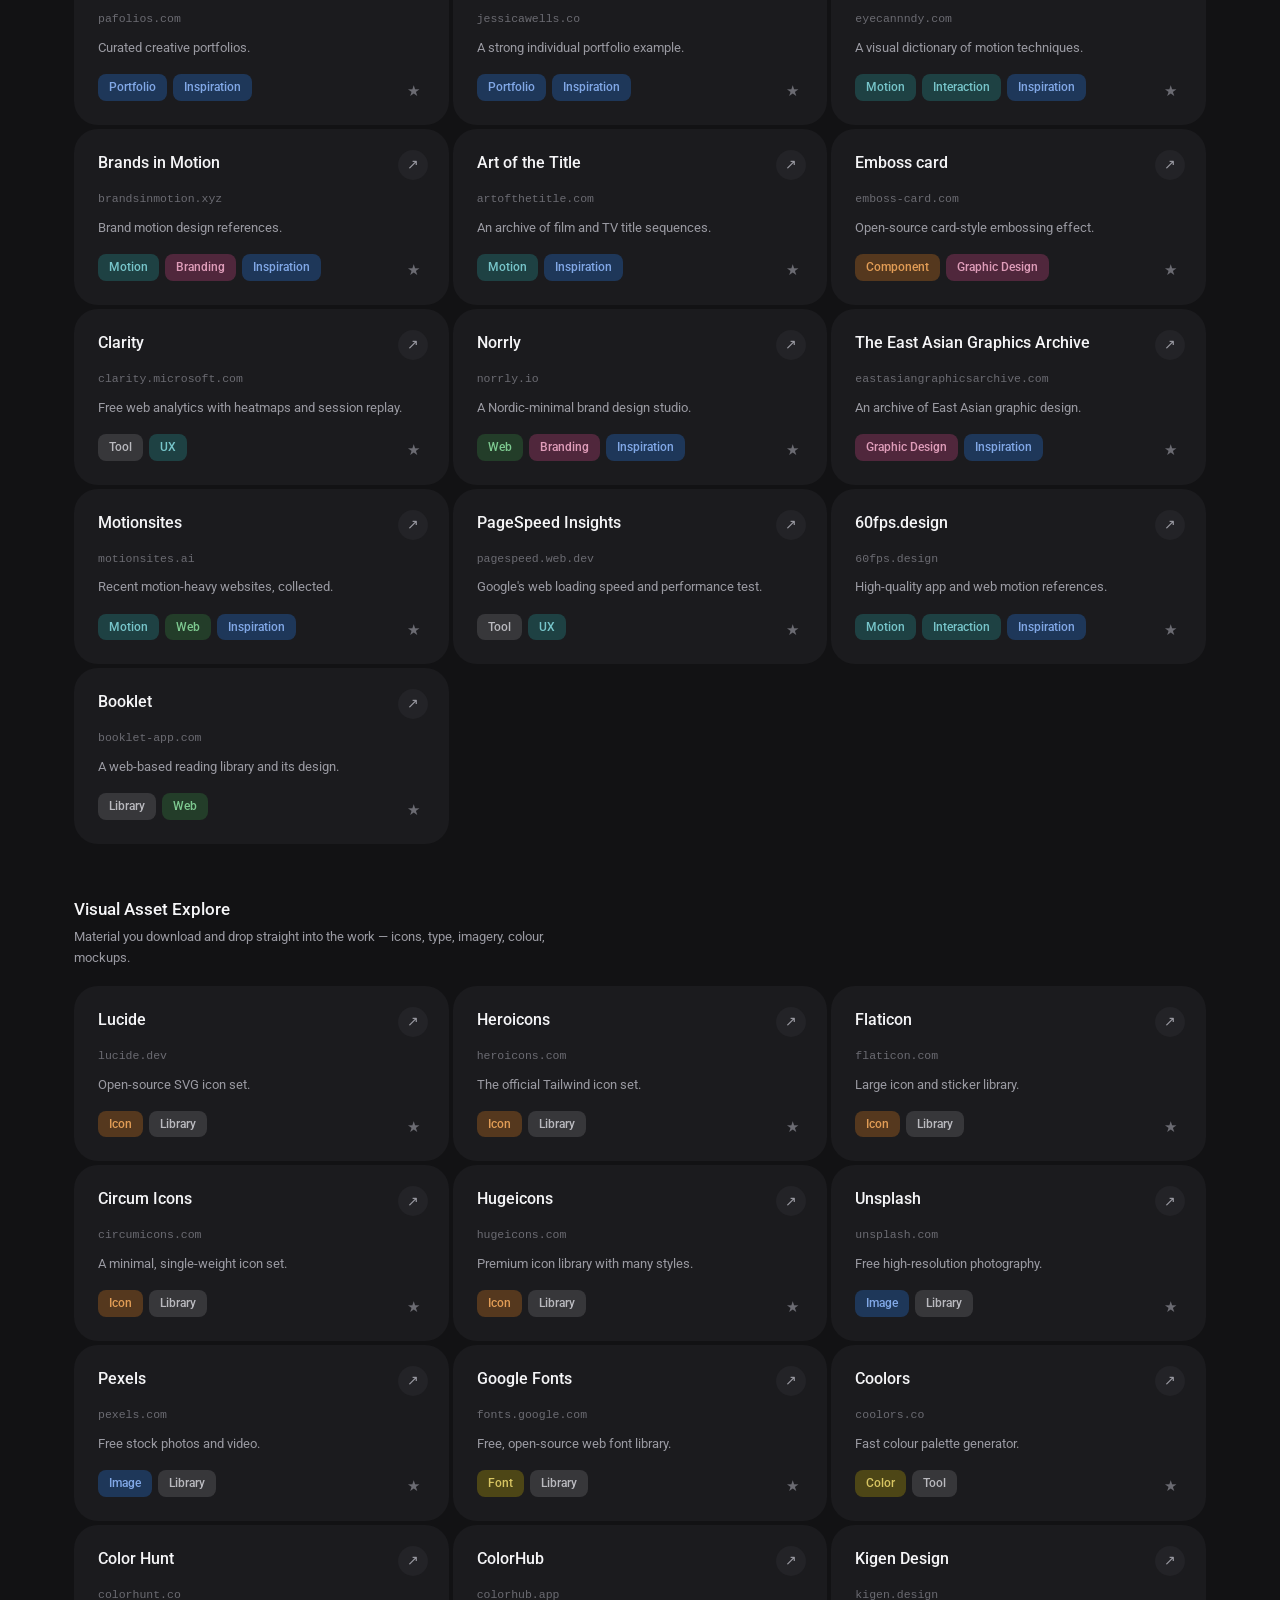
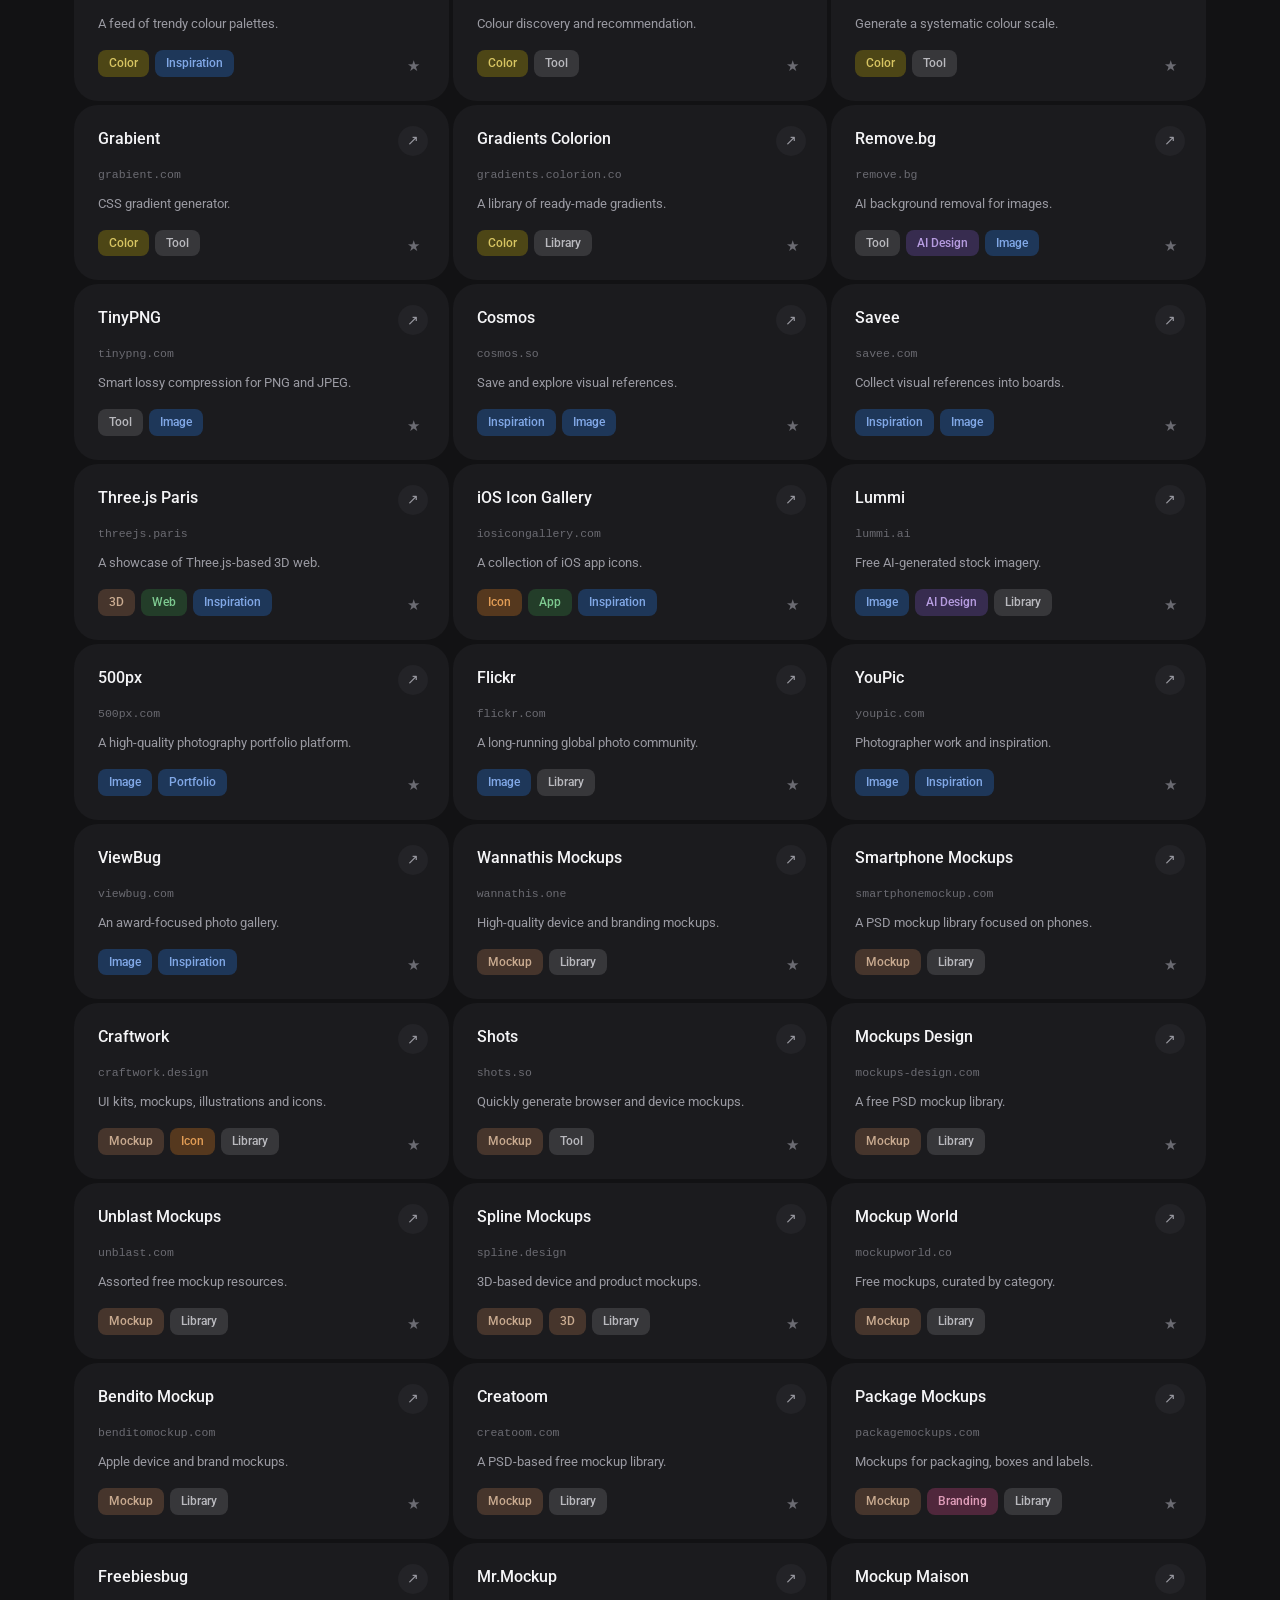
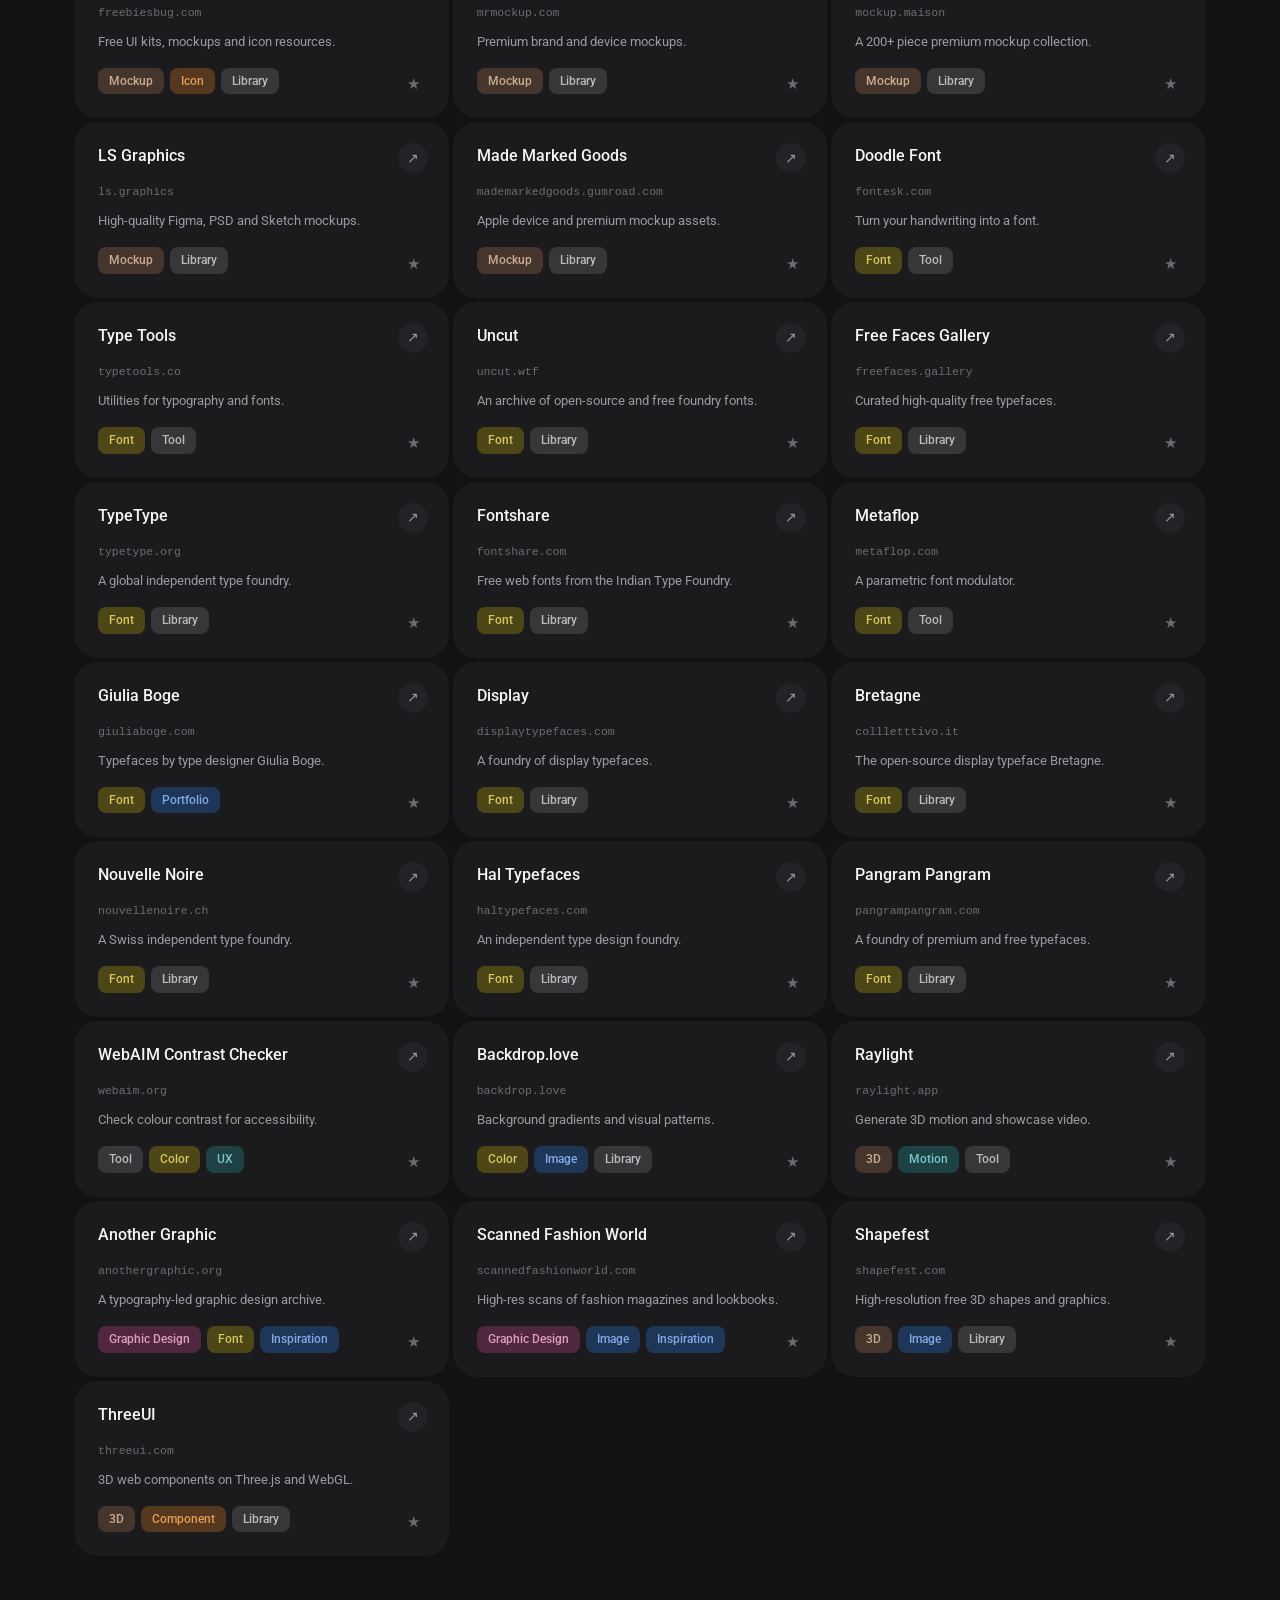
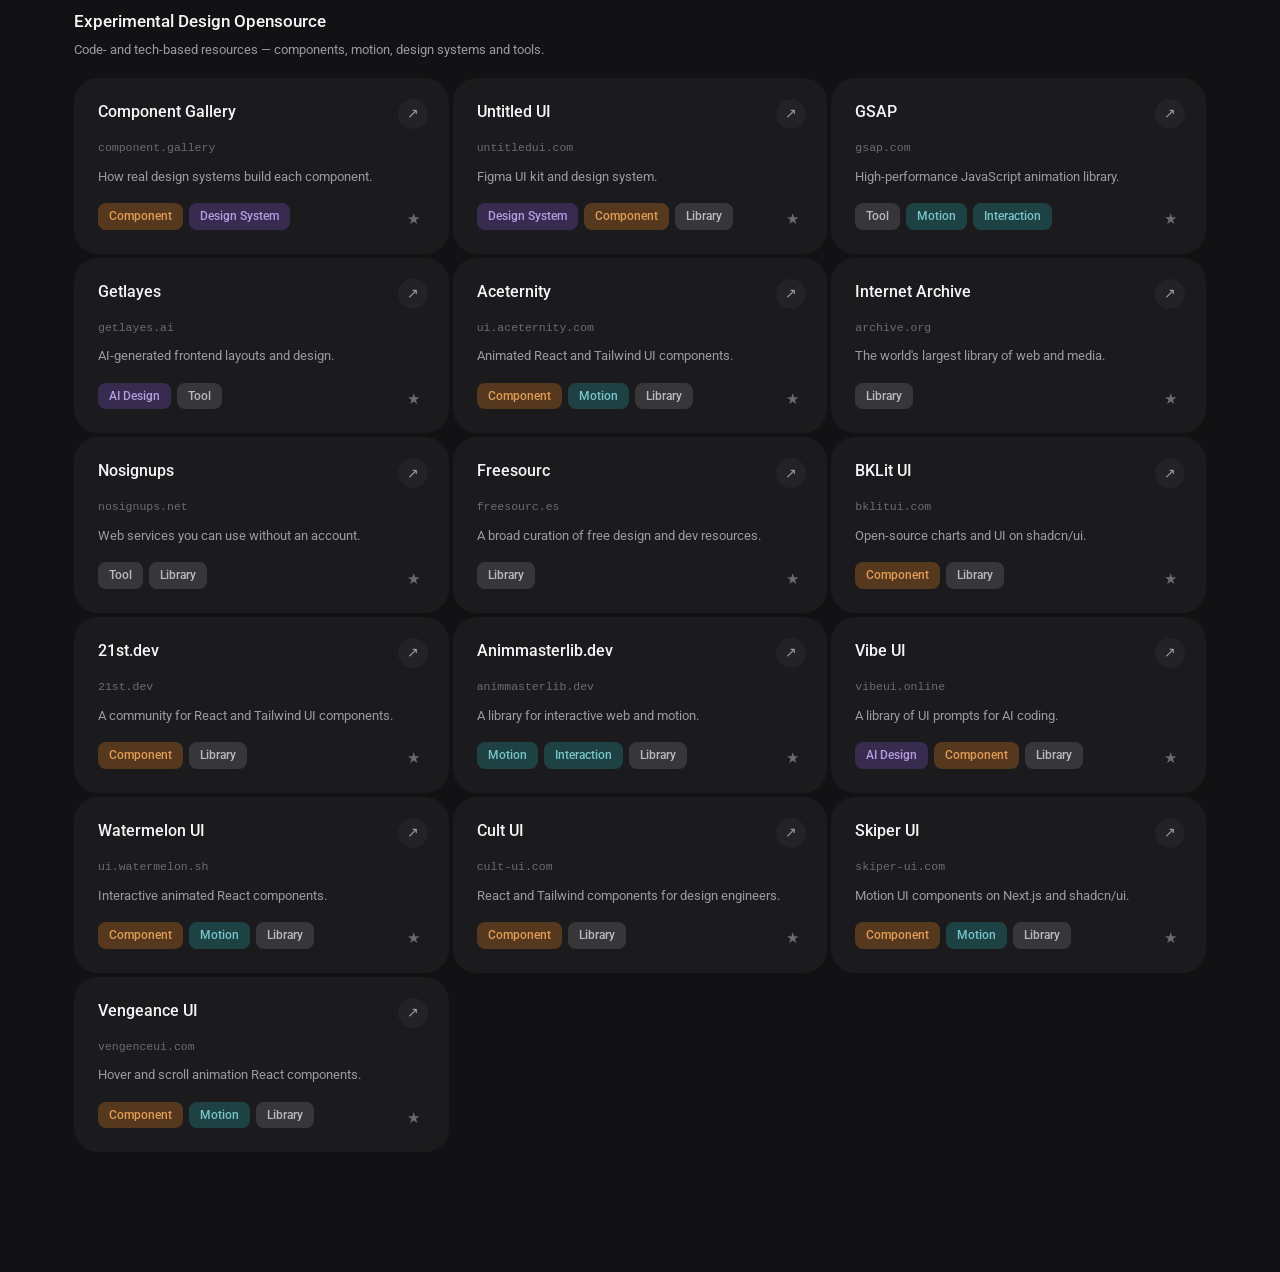
==== commit fd125215: "Explore page: 2-column hero with image, Download CTA, Sign up, scroll-top extension/explore.html (+ " ====
--- a/extension/explore.html
+++ b/extension/explore.html
@@ -3,7 +3,7 @@
 <head>
 <meta charset="UTF-8" />
 <meta name="viewport" content="width=device-width, initial-scale=1" />
-<title>Atlas — Explore Design Resources</title>
+<title>Atlas — Explore Your Design Sites</title>
 <link rel="preconnect" href="https://fonts.googleapis.com" />
 <link rel="preconnect" href="https://fonts.gstatic.com" crossorigin />
 <link href="https://fonts.googleapis.com/css2?family=Roboto:wght@400;500&family=DM+Sans:opsz,wght@9..40,400;9..40,500&display=swap" rel="stylesheet" />
@@ -12,6 +12,7 @@
 <body>
 
 <header class="site-header">
+  <div class="wrap header-inner">
   <svg viewBox="0 0 277 100" fill="none" xmlns="http://www.w3.org/2000/svg" role="img" aria-label="Atlas">
     <path d="M43 42L37 42L37 10L43 10L43 42Z" fill="#DAFF48"/>
     <path d="M43 90L37 90L37 58L43 58L43 90Z" fill="#DAFF48"/>
@@ -20,16 +21,23 @@
     <path d="M67 50C67 35.0883 54.9117 23 40 23C25.0883 23 13 35.0883 13 50C13 64.9117 25.0883 77 40 77V83C21.7746 83 7 68.2254 7 50C7 31.7746 21.7746 17 40 17C58.2254 17 73 31.7746 73 50C73 68.2254 58.2254 83 40 83V77C54.9117 77 67 64.9117 67 50Z" fill="#DAFF48"/>
     <path d="M83 84L108.8 14H117.7L143.4 84H134.5L113.2 24.5L91.8 84H83ZM94.8 66L97.2 59.2H128.9L131.3 66H94.8ZM161.007 84C158.007 84 155.407 83.5333 153.207 82.6C151.007 81.6667 149.307 80.1 148.107 77.9C146.974 75.6333 146.407 72.6 146.407 68.8V40.7H137.607V33.6H146.407L147.507 21.4H154.807V33.6H169.407V40.7H154.807V68.8C154.807 71.9333 155.44 74.0667 156.707 75.2C157.974 76.2667 160.207 76.8 163.407 76.8H168.807V84H161.007ZM172.367 84V12H180.767V84H172.367ZM203.033 85.2C198.966 85.2 195.566 84.5 192.833 83.1C190.099 81.6333 188.066 79.7333 186.733 77.4C185.399 75 184.733 72.4 184.733 69.6C184.733 66.2 185.599 63.3333 187.333 61C189.133 58.6 191.633 56.8 194.833 55.6C198.099 54.3333 201.933 53.7 206.333 53.7H219.633C219.633 50.5667 219.133 47.9667 218.133 45.9C217.199 43.7667 215.799 42.1667 213.933 41.1C212.133 40.0333 209.866 39.5 207.133 39.5C203.933 39.5 201.166 40.3 198.833 41.9C196.499 43.5 195.066 45.8667 194.533 49H185.933C186.333 45.4 187.533 42.4 189.533 40C191.599 37.5333 194.199 35.6667 197.333 34.4C200.466 33.0667 203.733 32.4 207.133 32.4C211.799 32.4 215.666 33.2667 218.733 35C221.866 36.6667 224.199 39.0333 225.733 42.1C227.266 45.1 228.033 48.6667 228.033 52.8V84H220.533L220.033 75.1C219.366 76.5 218.499 77.8333 217.433 79.1C216.433 80.3 215.233 81.3667 213.833 82.3C212.433 83.1667 210.833 83.8667 209.033 84.4C207.299 84.9333 205.299 85.2 203.033 85.2ZM204.333 78.1C206.666 78.1 208.766 77.6333 210.633 76.7C212.566 75.7 214.199 74.3667 215.533 72.7C216.866 70.9667 217.866 69.0667 218.533 67C219.266 64.9333 219.633 62.7667 219.633 60.5V60.2H207.033C203.766 60.2 201.133 60.6 199.133 61.4C197.133 62.1333 195.699 63.2 194.833 64.6C193.966 65.9333 193.533 67.4667 193.533 69.2C193.533 71 193.933 72.5667 194.733 73.9C195.599 75.2333 196.833 76.2667 198.433 77C200.099 77.7333 202.066 78.1 204.333 78.1ZM252.027 85.2C247.827 85.2 244.161 84.5 241.027 83.1C237.961 81.7 235.494 79.7667 233.627 77.3C231.827 74.7667 230.727 71.8 230.327 68.4H238.927C239.261 70.1333 239.961 71.7333 241.027 73.2C242.094 74.6667 243.527 75.8667 245.327 76.8C247.194 77.6667 249.461 78.1 252.127 78.1C254.461 78.1 256.394 77.7667 257.927 77.1C259.461 76.3667 260.594 75.4 261.327 74.2C262.127 73 262.527 71.7 262.527 70.3C262.527 68.2333 262.027 66.6667 261.027 65.6C260.094 64.5333 258.694 63.7 256.827 63.1C254.961 62.4333 252.694 61.8667 250.027 61.4C247.827 61 245.661 60.4667 243.527 59.8C241.394 59.1333 239.494 58.2667 237.827 57.2C236.161 56.0667 234.827 54.7 233.827 53.1C232.894 51.5 232.427 49.5333 232.427 47.2C232.427 44.3333 233.161 41.8 234.627 39.6C236.094 37.3333 238.194 35.5667 240.927 34.3C243.727 33.0333 246.961 32.4 250.627 32.4C256.027 32.4 260.394 33.7 263.727 36.3C267.061 38.9 269.027 42.6667 269.627 47.6H261.327C260.994 45.0667 259.894 43.1 258.027 41.7C256.227 40.2333 253.727 39.5 250.527 39.5C247.394 39.5 244.994 40.1333 243.327 41.4C241.727 42.6667 240.927 44.3333 240.927 46.4C240.927 47.7333 241.361 48.9333 242.227 50C243.161 51 244.494 51.8667 246.227 52.6C248.027 53.3333 250.227 53.9333 252.827 54.4C256.161 55 259.194 55.8 261.927 56.8C264.661 57.8 266.861 59.3 268.527 61.3C270.261 63.2333 271.127 66 271.127 69.6C271.127 72.7333 270.327 75.4667 268.727 77.8C267.194 80.1333 264.994 81.9667 262.127 83.3C259.261 84.5667 255.894 85.2 252.027 85.2Z" fill="#F5F5F7"/>
   </svg>
-  <span class="hint">Hover the FAB on any page for your favorites</span>
+  <button type="button" class="signup">Sign up</button>
+  </div>
 </header>
 
 <main>
   <section class="hero">
-    <div class="wrap">
+    <div class="wrap hero-grid">
       <div class="hero-inner">
         <p class="eyebrow">Chrome extension &middot; Design resources</p>
-        <h1>Explore <span class="accent">Design Resources</span></h1>
-        <p>The full Atlas library, folded into three groups. Combine tags to narrow, and star a site to pin it to the FAB on every page.</p>
+        <h1>Explore <span class="accent">Your Design Sites</span></h1>
+        <p>Combine tags to narrow the list, then star a site to pin it to the FAB. Download the Chrome extension to use it on every page.</p>
+        <a class="btn-cta" href="https://github.com/rimkim02/atlas-explore/tree/main/extension">
+          <svg width="16" height="16" viewBox="0 0 24 24" fill="none" stroke="currentColor" stroke-width="2.2" stroke-linecap="round" stroke-linejoin="round" aria-hidden="true">
+            <path d="M12 3v12" /><path d="m7 12 5 5 5-5" /><path d="M5 21h14" />
+          </svg>
+          Download
+        </a>
         <div class="stat-row">
           <span><b id="siteCount">0</b> sites</span>
           <span class="dot">/</span>
@@ -37,6 +45,9 @@
           <span class="dot">/</span>
           <span><b id="favStat">0</b> favorites</span>
         </div>
+      </div>
+      <div class="hero-media">
+        <img src="Image.png" alt="The Atlas FAB in Chrome showing a stack of starred design sites" />
       </div>
     </div>
   </section>
@@ -63,6 +74,12 @@
   </section>
 </main>
 
+<button type="button" class="scrolltop" id="scrollTop" aria-label="Scroll to top" hidden>
+  <svg width="20" height="20" viewBox="0 0 24 24" fill="none" stroke="currentColor" stroke-width="2.4" stroke-linecap="round" stroke-linejoin="round" aria-hidden="true">
+    <path d="M12 19V5" /><path d="m5 12 7-7 7 7" />
+  </svg>
+</button>
+
 <script src="data.js"></script>
 <script src="explore.js"></script>
 </body>
--- a/extension/explore.css
+++ b/extension/explore.css
@@ -9,6 +9,8 @@
   --text-muted: #6B6B72;
   --accent: #DAFF48;
   --accent-text: #14150A;
+  --cur: url("custom%20cursor.svg") 2 20, auto;
+  --cur-link: url("custom%20cursor.svg") 2 20, pointer;
   --font-ui: 'Roboto', -apple-system, BlinkMacSystemFont, 'Segoe UI', sans-serif;
   --font-hero: 'DM Sans', 'Roboto', sans-serif;
   --font-mono: ui-monospace, 'SF Mono', 'Roboto Mono', Menlo, monospace;
@@ -24,6 +26,9 @@
   -webkit-font-smoothing: antialiased;
 }
 a { color: inherit; }
+/* site-wide custom cursor */
+:root { cursor: var(--cur); }
+a[href], button, label.search, [role="button"] { cursor: var(--cur-link); }
 ::selection { background: var(--accent); color: var(--accent-text); }
 :focus-visible { outline: 2px solid var(--accent); outline-offset: 2px; border-radius: 3px; }
 
@@ -31,16 +36,26 @@
 
 .site-header {
   position: sticky; top: 0; z-index: 40;
-  display: flex; align-items: center; justify-content: space-between; gap: 16px;
-  padding: 12px 24px;
+  padding: 12px 0;
   background: rgba(18, 18, 20, 0.85);
   backdrop-filter: blur(12px);
-  border-bottom: 1px solid var(--border);
+}
+.header-inner {
+  display: flex; align-items: center; justify-content: space-between; gap: 16px;
 }
 .site-header svg { height: 24px; width: auto; display: block; }
-.site-header .hint { font-size: 12px; color: var(--text-muted); }
-
-.hero { padding: 64px 0 44px; border-bottom: 1px solid var(--border); }
+.signup {
+  appearance: none; background: transparent; border: none; padding: 8px 6px; margin: 0;
+  font: 500 13.5px var(--font-ui); letter-spacing: 0.01em;
+  color: var(--text-secondary); cursor: var(--cur-link); transition: color 0.15s ease;
+}
+.signup:hover { color: var(--accent); }
+
+.hero { padding: 56px 0 52px; }
+.hero-grid {
+  display: grid; grid-template-columns: minmax(0, 1fr) minmax(0, 430px);
+  gap: 40px; align-items: start;
+}
 .hero-inner { max-width: 640px; }
 .eyebrow {
   font-size: 12px; font-weight: 500; letter-spacing: 0.16em;
@@ -48,11 +63,45 @@
 }
 .hero h1 {
   font-family: var(--font-hero); font-weight: 400;
-  font-size: clamp(1.9rem, 5vw, 3rem); line-height: 1.16;
-  letter-spacing: -0.015em; margin: 0 0 18px; text-wrap: balance;
+  font-size: clamp(2.5rem, 8vw, 76px); line-height: 1.05;
+  letter-spacing: normal; margin: 0 0 20px; text-wrap: balance;
 }
 .hero h1 .accent { color: var(--accent); }
-.hero p { font-size: 15px; color: var(--text-secondary); margin: 0 0 28px; max-width: 56ch; }
+.hero p { font-size: 15px; color: var(--text-secondary); margin: 0 0 24px; max-width: 46ch; }
+
+.btn-cta {
+  display: inline-flex; align-items: center; gap: 9px;
+  height: 54px; padding: 0 26px; margin: 0 0 30px;
+  border: none; border-radius: 999px;
+  background: var(--accent);
+  background-image: linear-gradient(110deg, #C9F53C 0%, #EBFF7A 45%, #C9F53C 100%);
+  background-size: 220% 100%; background-position: 0% 50%;
+  color: var(--accent-text); font: 500 15px var(--font-ui); text-decoration: none;
+  cursor: var(--cur-link);
+  transition: background-position 0.5s ease, transform 0.16s ease, box-shadow 0.24s ease;
+}
+.btn-cta:hover {
+  background-position: 100% 50%;
+  transform: translateY(-2px);
+  box-shadow: 0 14px 34px -8px rgba(218, 255, 72, 0.5);
+}
+.btn-cta:active { transform: translateY(0); }
+
+.hero-media {
+  justify-self: end;
+  border-radius: 24px;
+  overflow: hidden;
+}
+.hero-media img {
+  display: block; width: 100%; height: auto;
+  transition: transform 0.4s cubic-bezier(0.22, 1, 0.36, 1);
+}
+.hero-media:hover img { transform: translateY(-6px) scale(1.04); }
+
+@media (max-width: 860px) {
+  .hero-grid { grid-template-columns: 1fr; gap: 32px; }
+  .hero-media { justify-self: stretch; max-width: 460px; }
+}
 .stat-row { display: flex; flex-wrap: wrap; gap: 10px 20px; font-size: 13px; color: var(--text-muted); }
 .stat-row b { color: var(--text-primary); font-weight: 500; font-variant-numeric: tabular-nums; }
 .stat-row .dot { color: var(--border-strong); }
@@ -64,15 +113,16 @@
   background: rgba(18, 18, 20, 0.92);
   backdrop-filter: blur(12px);
   padding: 16px 0 14px; margin-bottom: 24px;
-  border-bottom: 1px solid var(--border);
 }
 .search-line { display: flex; flex-wrap: wrap; align-items: center; gap: 12px; margin-bottom: 14px; }
 .search {
   flex: 1 1 260px; display: flex; align-items: center; gap: 9px;
   background: var(--bg-elevated); border: 1px solid var(--border-strong);
-  border-radius: 6px; padding: 9px 12px;
-}
+  border-radius: 999px; padding: 10px 16px; transition: border-color .15s ease;
+}
+.search:focus-within { border-color: var(--accent); }
 .search svg { flex-shrink: 0; color: var(--text-muted); }
+.search:focus-within svg { color: var(--accent); }
 .search input {
   flex: 1; background: transparent; border: 0; outline: 0;
   color: var(--text-primary); font: 400 13.5px var(--font-ui);
@@ -82,7 +132,7 @@
 .result-count b { color: var(--text-secondary); font-weight: 500; }
 .clear-btn {
   border: 1px solid var(--border-strong); background: transparent; border-radius: 6px;
-  color: var(--text-secondary); font: 500 12.5px var(--font-ui); padding: 7px 12px; cursor: pointer;
+  color: var(--text-secondary); font: 500 12.5px var(--font-ui); padding: 7px 12px; cursor: var(--cur-link);
 }
 .clear-btn:hover { color: var(--text-primary); border-color: var(--text-muted); }
 .clear-btn[hidden] { display: none; }
@@ -94,62 +144,54 @@
 }
 .tag .n { font-size: 10.5px; opacity: 0.6; font-variant-numeric: tabular-nums; }
 button.tag {
-  border: 1px solid transparent; cursor: pointer; opacity: 0.5; font-family: var(--font-ui);
+  border: 1px solid transparent; cursor: var(--cur-link); opacity: 0.5; font-family: var(--font-ui);
   transition: opacity .14s ease, box-shadow .14s ease, border-color .14s ease;
 }
 button.tag:hover { opacity: 0.85; }
-button.tag[aria-pressed="true"] { opacity: 1; border-color: var(--accent); box-shadow: 0 0 0 1px var(--accent); }
+button.tag[aria-pressed="true"] { opacity: 1; }
 
 .viewnav {
-  display: inline-flex; gap: 2px; margin-bottom: 30px; padding: 4px;
+  display: inline-flex; align-items: center; height: 60px; gap: 4px; margin-bottom: 30px; padding: 6px;
   background: var(--bg-surface); border: 1px solid var(--border); border-radius: 999px;
 }
 .viewnav button {
-  border: 0; background: transparent; color: var(--text-secondary);
-  font: 500 13px var(--font-ui); padding: 7px 15px; border-radius: 999px; cursor: pointer; white-space: nowrap;
+  border: 0; height: 100%; display: inline-flex; align-items: center;
+  background: transparent; color: var(--text-secondary);
+  font: 500 13.5px var(--font-ui); padding: 0 20px; border-radius: 999px; cursor: var(--cur-link); white-space: nowrap;
   transition: color .15s ease, background .15s ease;
 }
 .viewnav button:hover { color: var(--text-primary); }
-.viewnav button[aria-selected="true"] {
-  background: var(--bg-elevated); color: var(--text-primary); box-shadow: 0 1px 2px rgba(0,0,0,.3);
-}
-.viewnav .vn-count { font-size: 11px; color: var(--text-muted); margin-left: 5px; font-variant-numeric: tabular-nums; }
-.viewnav button[aria-selected="true"] .vn-count { color: var(--text-secondary); }
+.viewnav button[aria-selected="true"] { background: var(--accent); color: var(--accent-text); }
+.viewnav .vn-count { font-size: 11px; color: var(--text-muted); margin-left: 6px; font-variant-numeric: tabular-nums; }
+.viewnav button[aria-selected="true"] .vn-count { color: rgba(20, 21, 10, 0.6); }
 
 #groups { display: flex; flex-direction: column; gap: 52px; }
 .group[hidden] { display: none; }
 .group-head {
   display: flex; align-items: flex-start; justify-content: space-between; gap: 16px;
-  padding-bottom: 14px; margin-bottom: 20px; border-bottom: 1px solid var(--border);
+  margin-bottom: 18px;
 }
 .group-titles { max-width: 64ch; }
 .group-titles h3 { font-size: 17px; font-weight: 500; margin: 0 0 5px; }
 .group-titles p { font-size: 13px; color: var(--text-secondary); margin: 0; }
 .group-count { flex-shrink: 0; font-size: 12px; color: var(--text-muted); white-space: nowrap; padding-top: 4px; font-variant-numeric: tabular-nums; }
 .group-empty { color: var(--text-muted); font-size: 13px; margin: 4px 0 0; }
-
-.grid { display: grid; grid-template-columns: repeat(auto-fill, minmax(288px, 1fr)); gap: 8px; }
+.groups-empty { color: var(--text-muted); font-size: 14px; text-align: center; padding: 64px 20px; margin: 0; }
+
+.grid { display: grid; grid-template-columns: repeat(auto-fill, minmax(288px, 1fr)); gap: 4px; }
 .card {
   display: flex; flex-direction: column; gap: 10px;
-  background: var(--bg-surface); border: 1px solid var(--border);
-  border-radius: 32px; padding: 24px;
-  transition: border-color .15s ease, transform .15s ease, background .15s ease;
-}
-.card:hover { border-color: var(--border-strong); background: #1e1e21; transform: translateY(-2px); }
+  background: var(--bg-surface); border: none;
+  border-radius: 24px; padding: 24px;
+  transition: transform .15s ease, background .15s ease;
+}
+.card:hover { background: #212125; transform: translateY(-2px); }
 .card[hidden] { display: none; }
 .card-top { display: flex; align-items: flex-start; justify-content: space-between; gap: 10px; }
-.card-name { font-size: 15px; font-weight: 500; margin: 0; line-height: 1.3; }
-.card-actions { flex-shrink: 0; display: flex; align-items: center; gap: 2px; margin: -3px -3px 0 0; }
-.card-star {
-  width: 30px; height: 30px; display: flex; align-items: center; justify-content: center;
-  border: 0; background: transparent; color: var(--text-muted); font-size: 14px; line-height: 1;
-  border-radius: 50%; cursor: pointer; transition: color .15s ease, background .15s ease, transform .15s ease;
-}
-.card-star:hover { color: var(--text-secondary); background: var(--bg-elevated); }
-.card-star:active { transform: scale(0.88); }
-.card-star[aria-pressed="true"] { color: var(--accent); }
+.card-name { font-size: 16px; font-weight: 500; margin: 0; line-height: 1.3; }
 .card-open {
-  width: 30px; height: 30px; display: flex; align-items: center; justify-content: center;
+  flex-shrink: 0; width: 30px; height: 30px; margin: -3px -3px 0 0;
+  display: flex; align-items: center; justify-content: center;
   border-radius: 50%; background: var(--bg-elevated); color: var(--text-secondary);
   text-decoration: none; font-size: 14px; transition: background .15s ease, color .15s ease;
 }
@@ -159,12 +201,39 @@
   font-size: 13px; color: var(--text-secondary); margin: 0;
   display: -webkit-box; -webkit-line-clamp: 3; -webkit-box-orient: vertical; overflow: hidden;
 }
-.card-tags { display: flex; flex-wrap: wrap; gap: 6px; margin-top: auto; padding-top: 4px; }
+.card-foot { display: flex; align-items: flex-end; justify-content: space-between; gap: 10px; margin-top: auto; padding-top: 6px; }
+.card-tags { display: flex; flex-wrap: wrap; gap: 6px; }
 .card-tags .tag { opacity: 0.92; }
+.card-star {
+  flex-shrink: 0; align-self: flex-end; margin: 0 -4px -4px 0;
+  width: 30px; height: 30px; display: flex; align-items: center; justify-content: center;
+  border: 0; background: transparent; color: var(--text-muted); font-size: 15px; line-height: 1;
+  border-radius: 50%; cursor: var(--cur-link); transition: color .15s ease, background .15s ease, transform .15s ease;
+}
+.card-star:hover { color: var(--text-secondary); background: var(--bg-elevated); }
+.card-star:active { transform: scale(0.88); }
+.card-star[aria-pressed="true"] { color: var(--accent); }
+
+/* scroll-to-top FAB — appears once the card area is scrolled */
+.scrolltop {
+  position: fixed; right: 28px; bottom: 28px; z-index: 50;
+  width: 48px; height: 48px; padding: 0;
+  display: flex; align-items: center; justify-content: center;
+  border: none; border-radius: 50%;
+  background: var(--accent); color: var(--accent-text);
+  cursor: var(--cur-link);
+  box-shadow: 0 10px 26px rgba(0, 0, 0, 0.5);
+  opacity: 0; transform: translateY(10px); pointer-events: none;
+  transition: opacity 0.2s ease, transform 0.2s ease, box-shadow 0.2s ease;
+}
+.scrolltop.is-visible { opacity: 1; transform: none; pointer-events: auto; }
+.scrolltop:hover { box-shadow: 0 14px 32px -4px rgba(218, 255, 72, 0.5); transform: translateY(-2px); }
+.scrolltop[hidden] { display: none; }
+@media (max-width: 560px) { .scrolltop { right: 16px; bottom: 16px; } }
 
 @media (max-width: 560px) {
   .wrap { padding: 0 18px; }
-  .site-header { padding: 12px 18px; }
+  .site-header { padding: 12px 0; }
   .group-head { flex-direction: column; gap: 6px; }
   .viewnav { display: flex; width: 100%; overflow-x: auto; }
 }
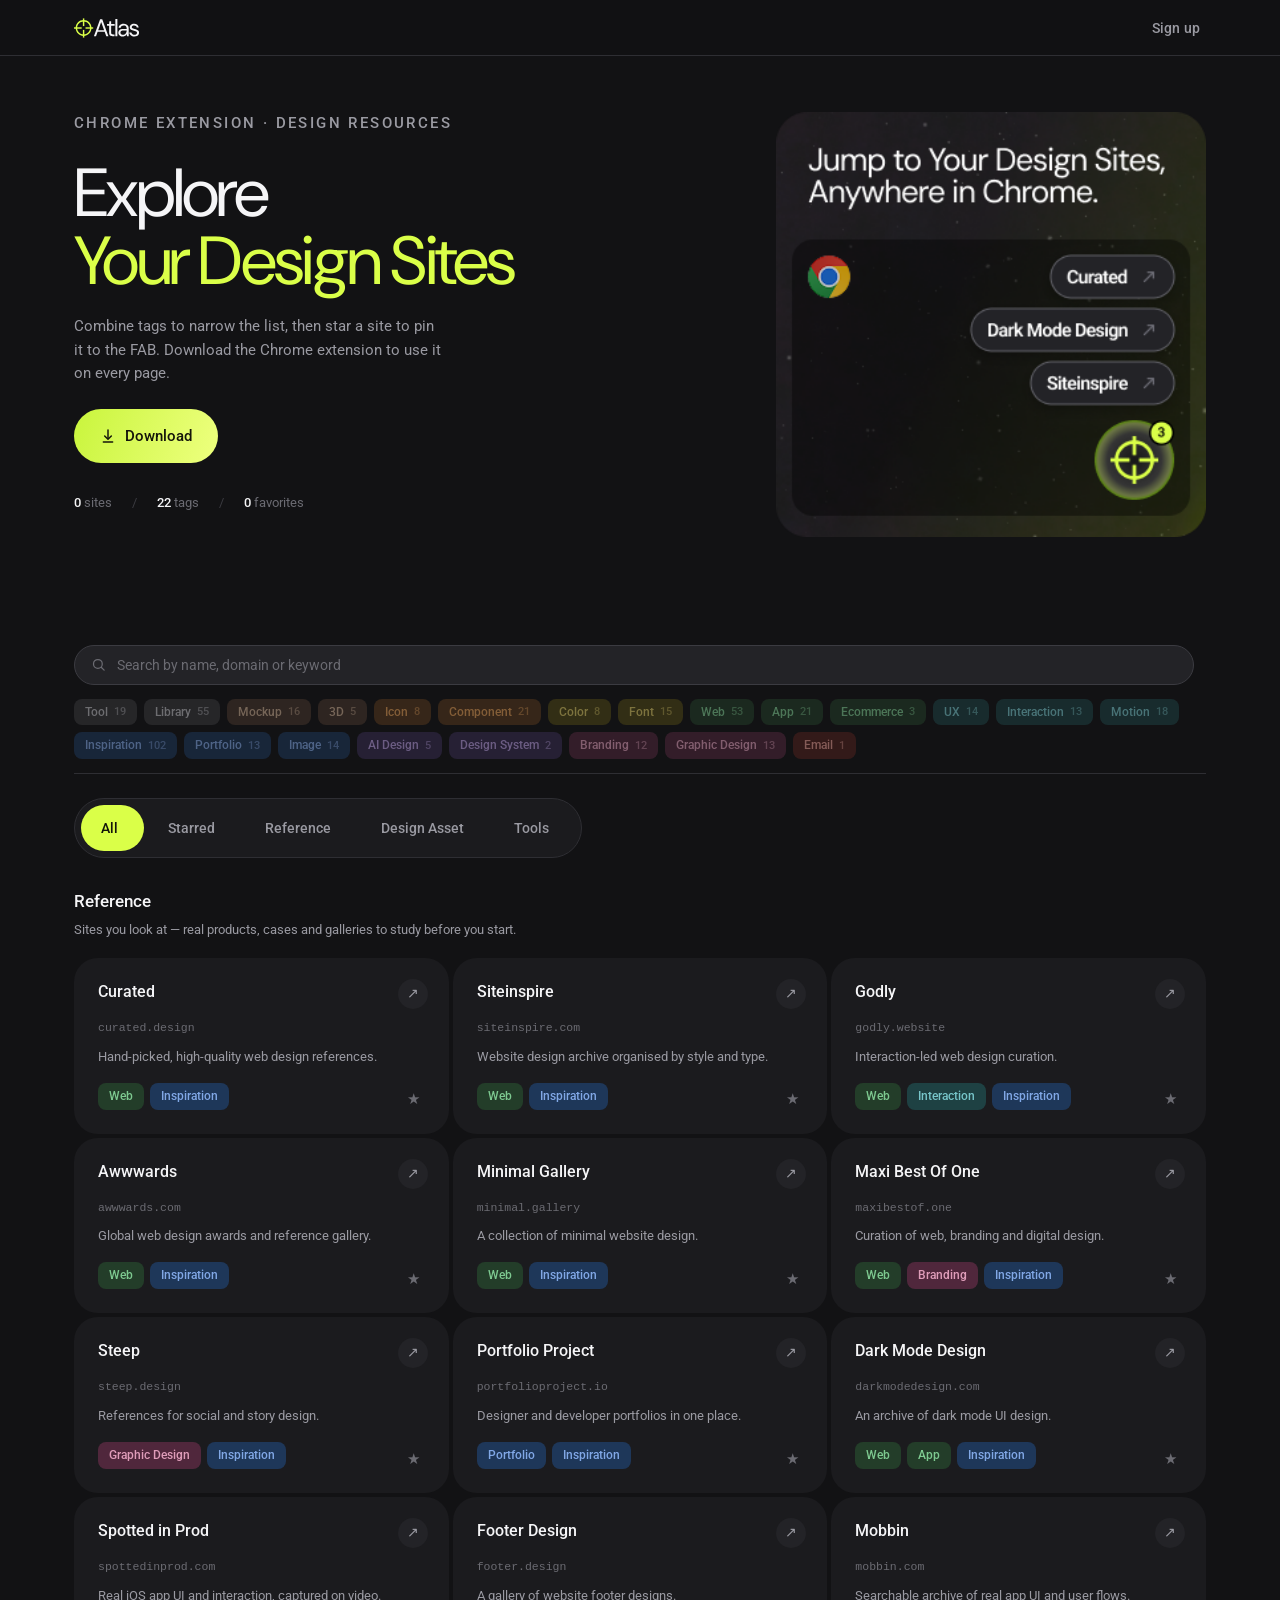
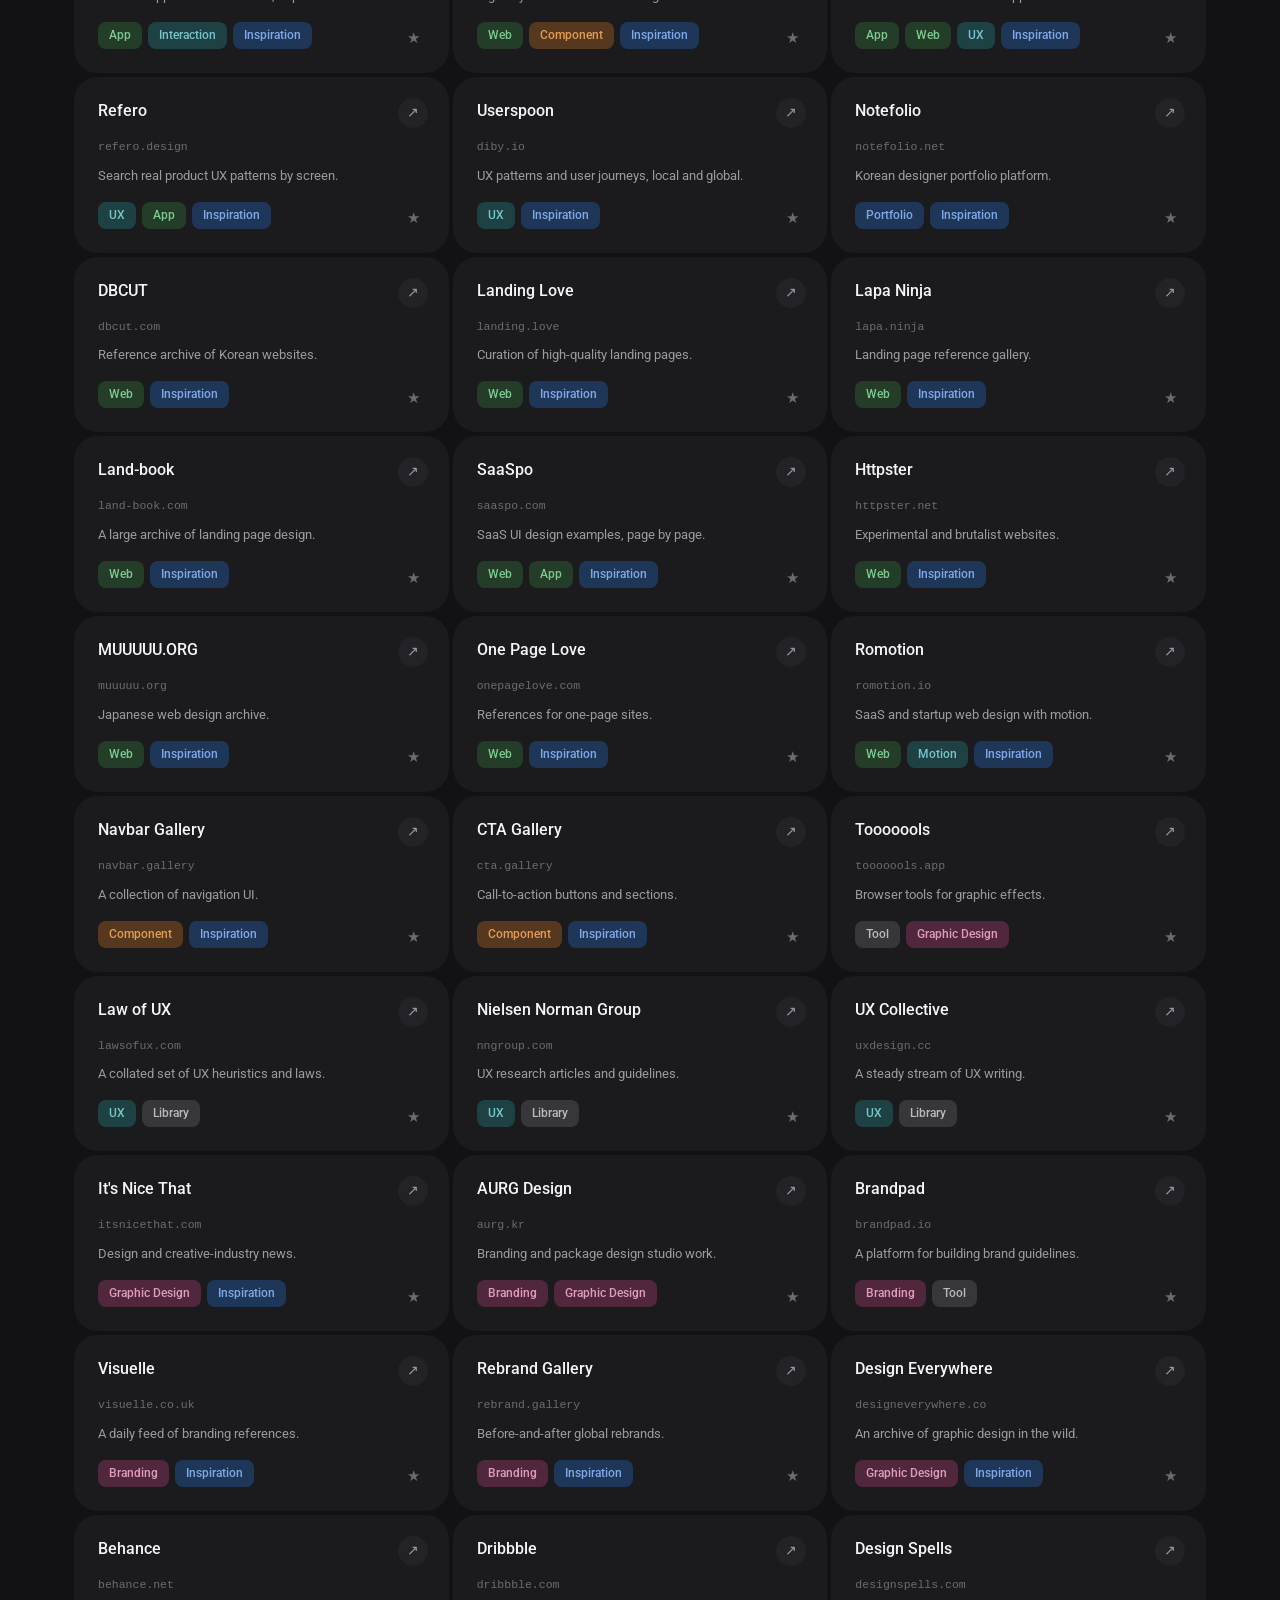
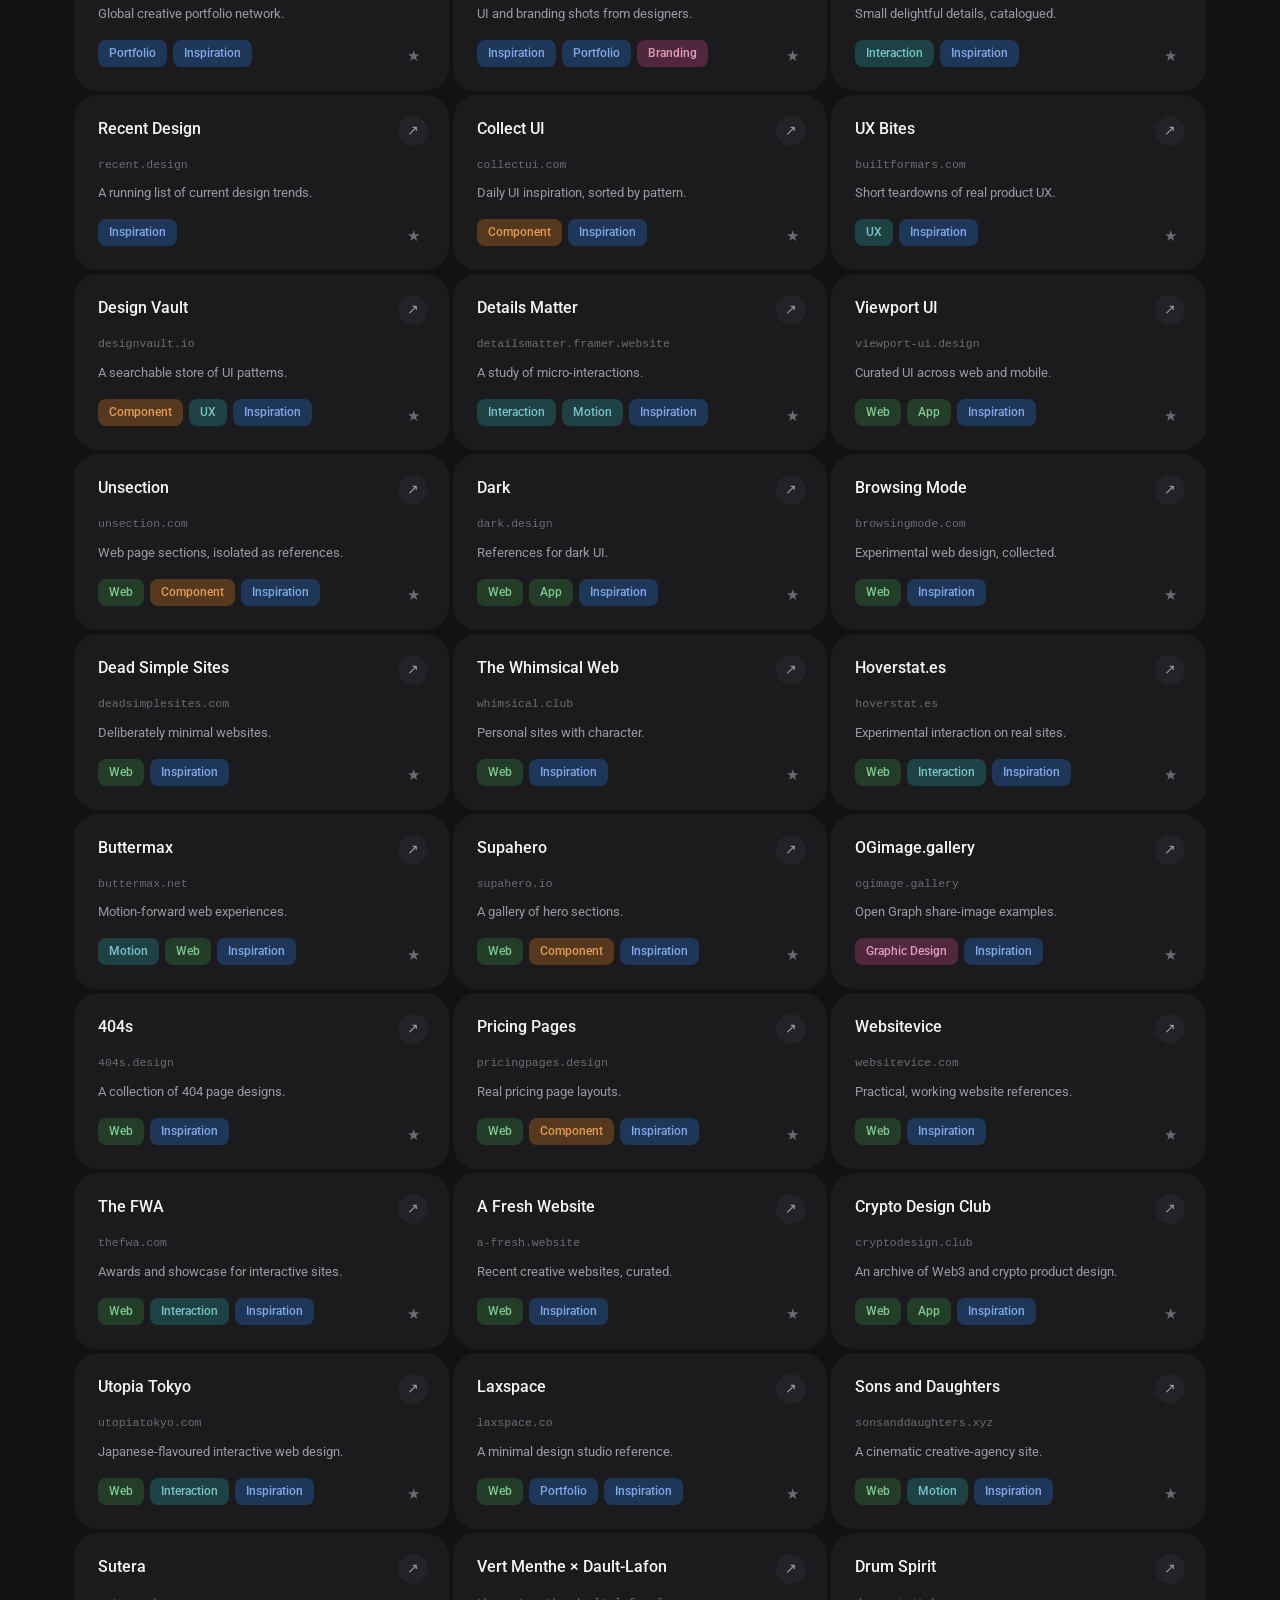
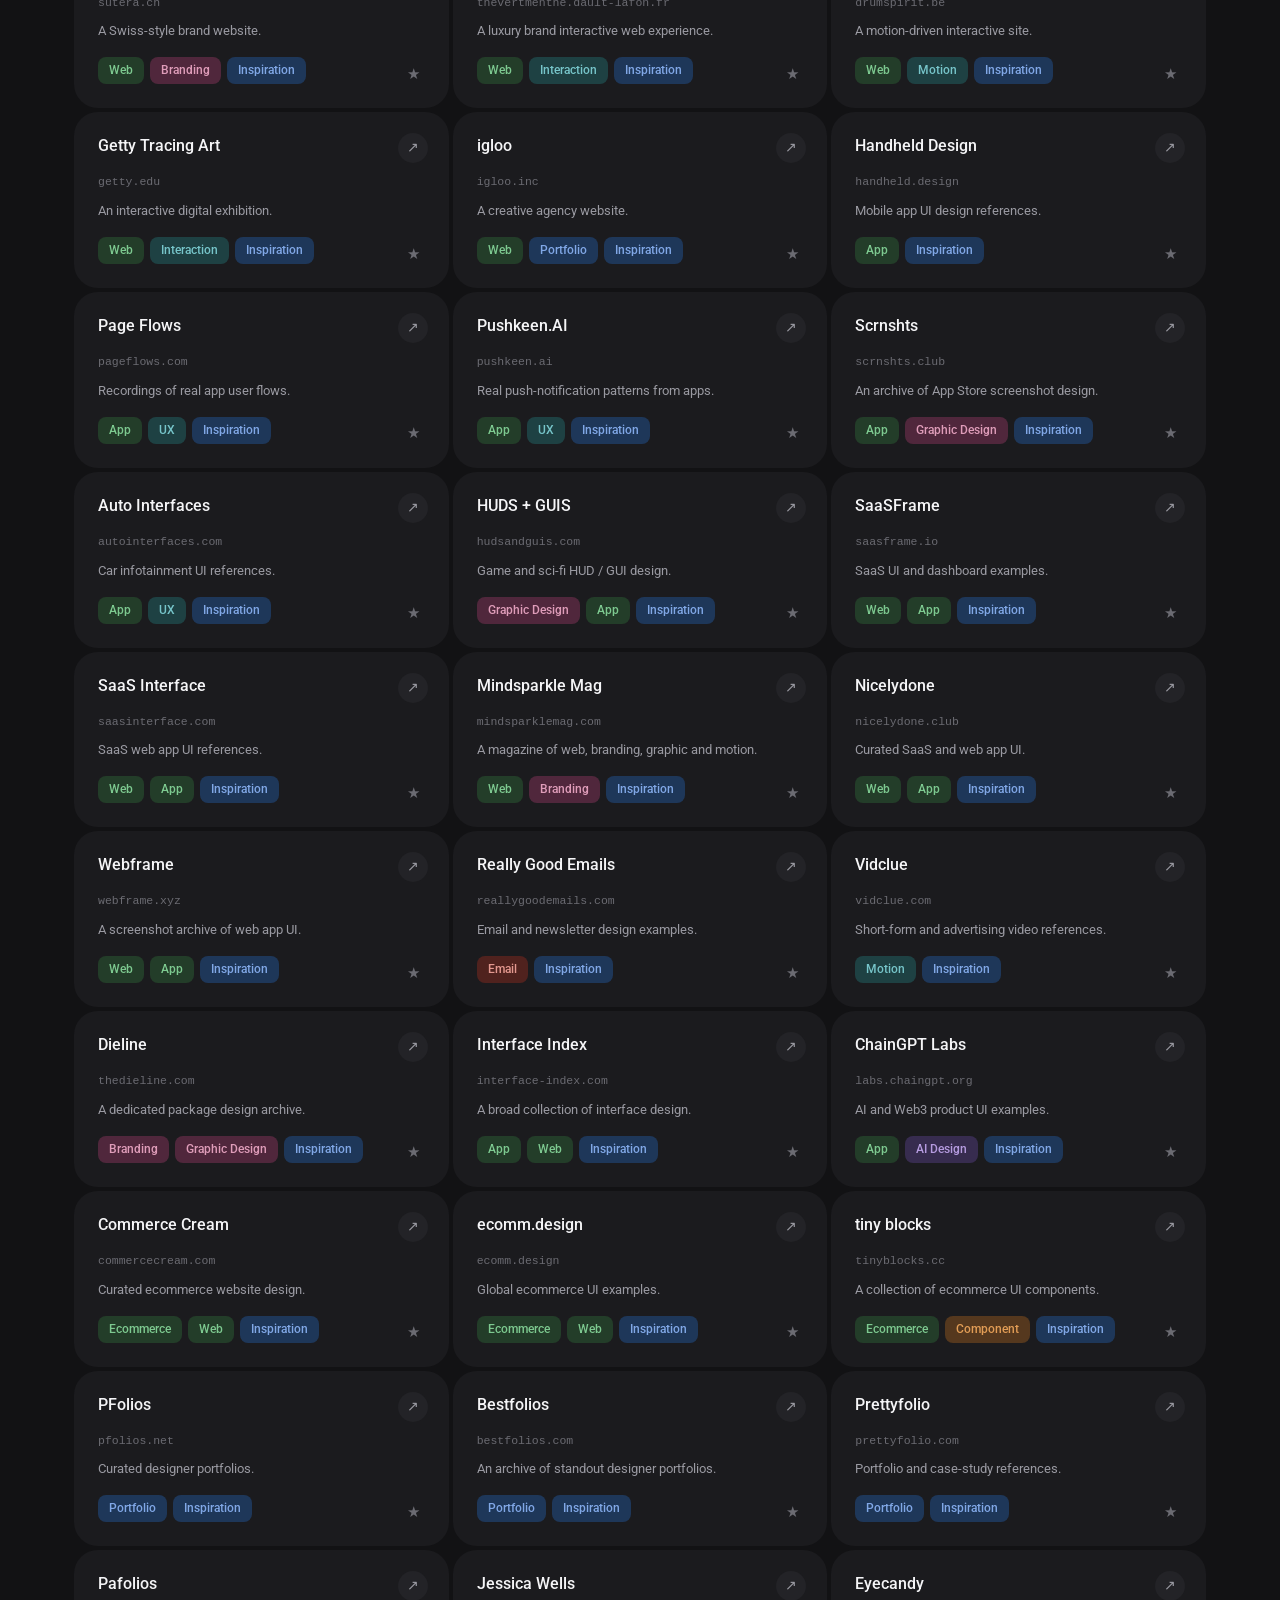
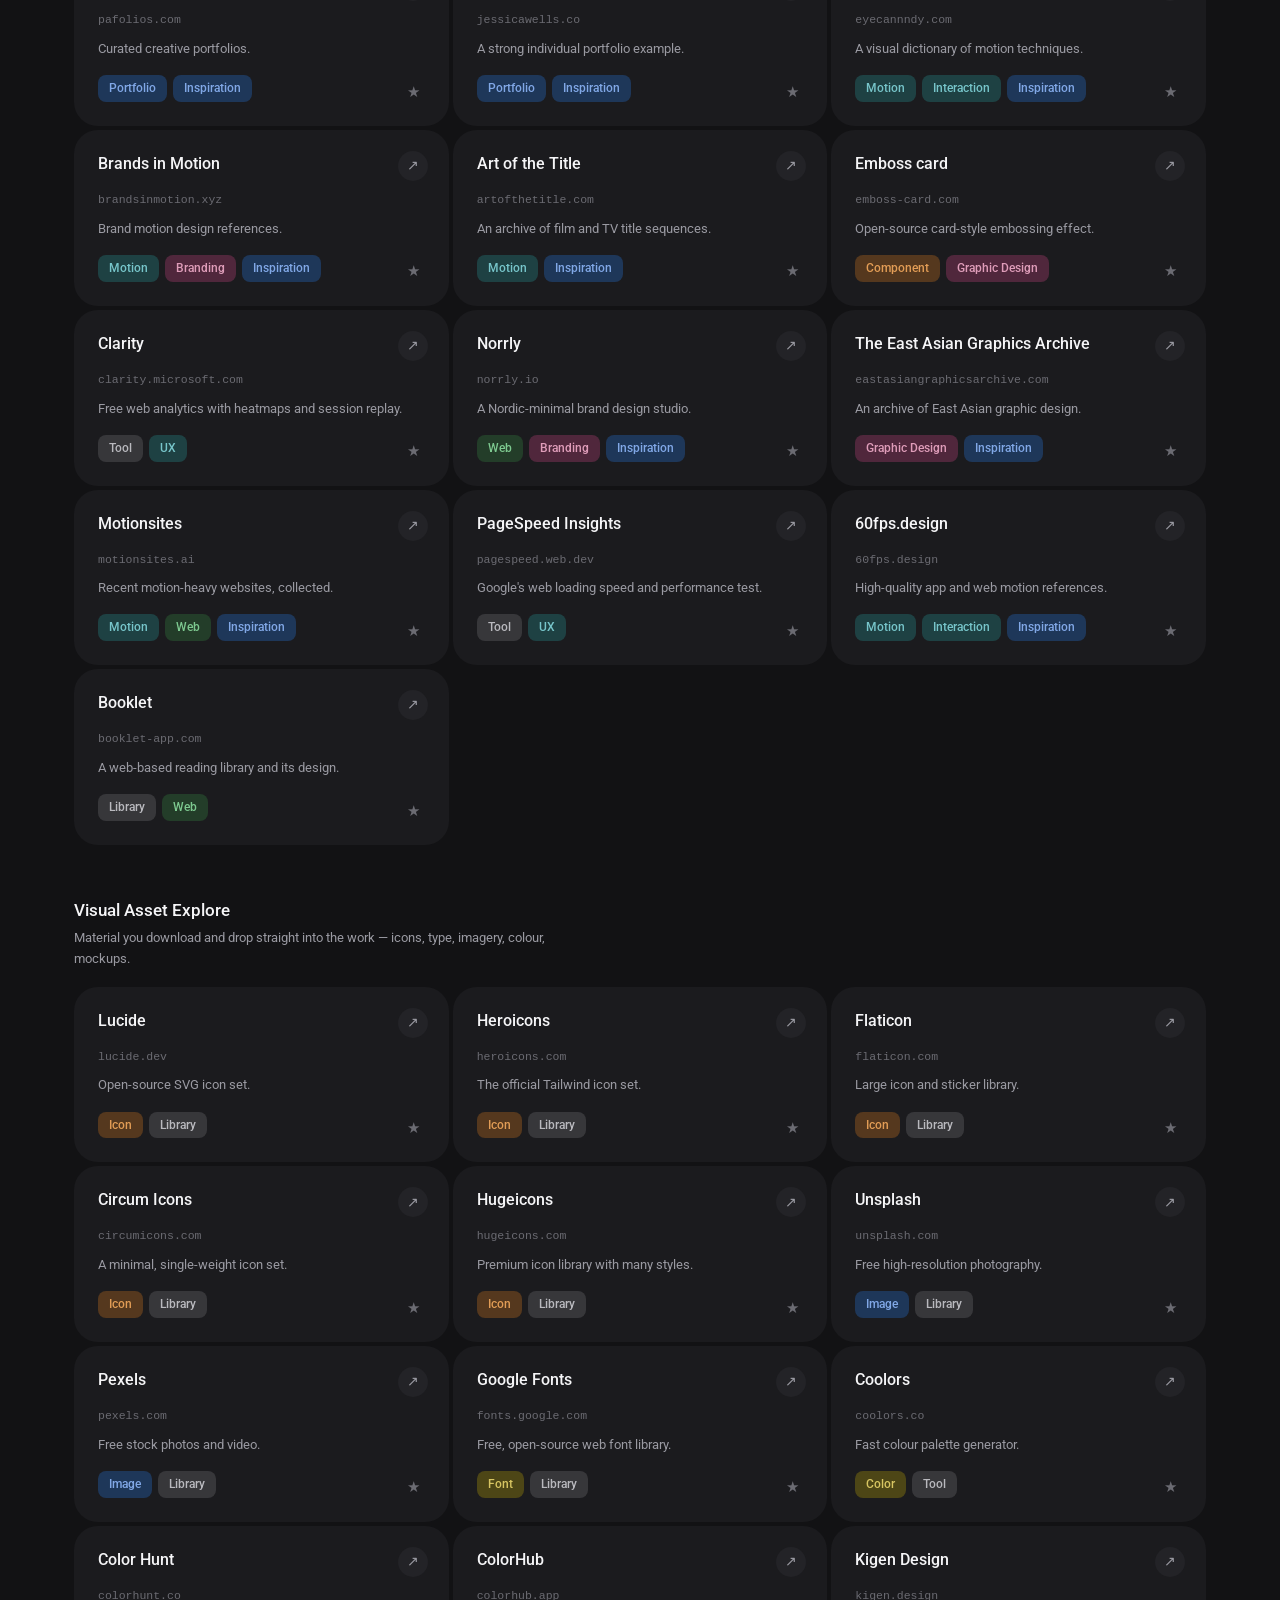
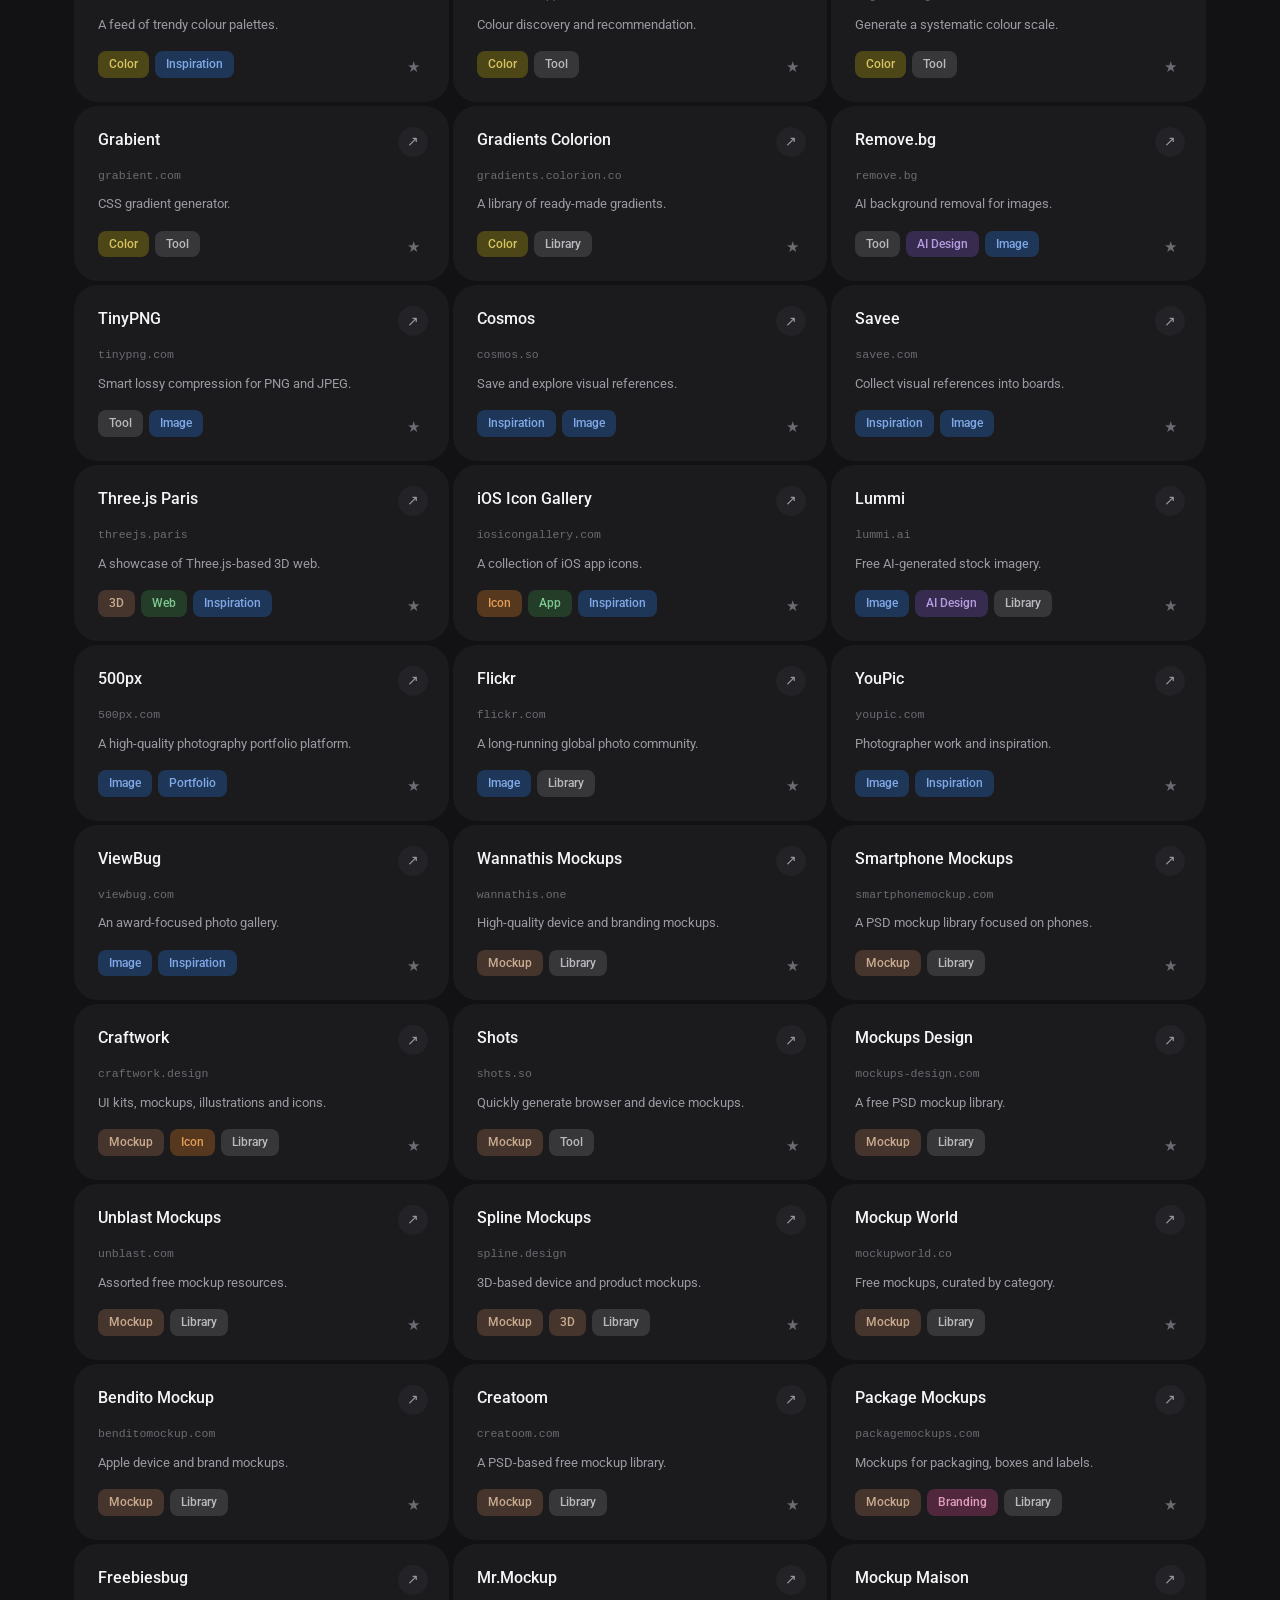
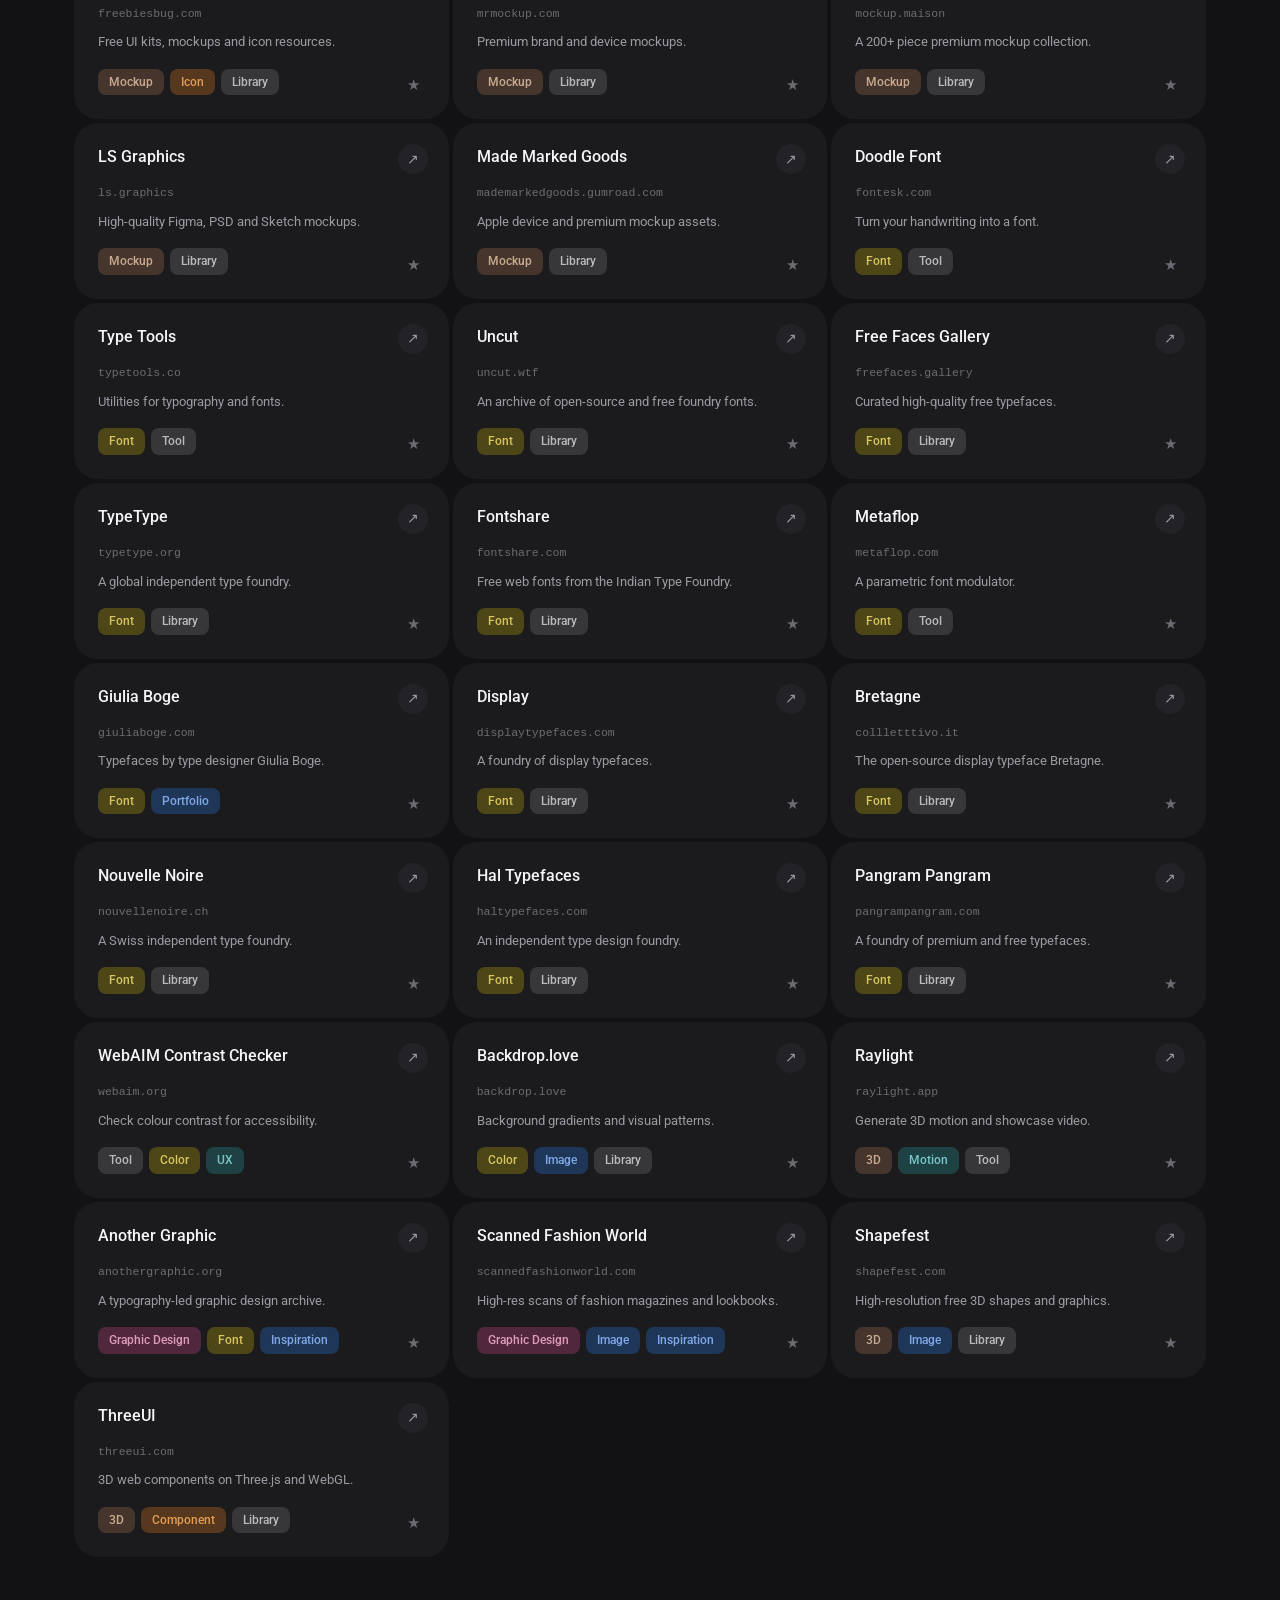
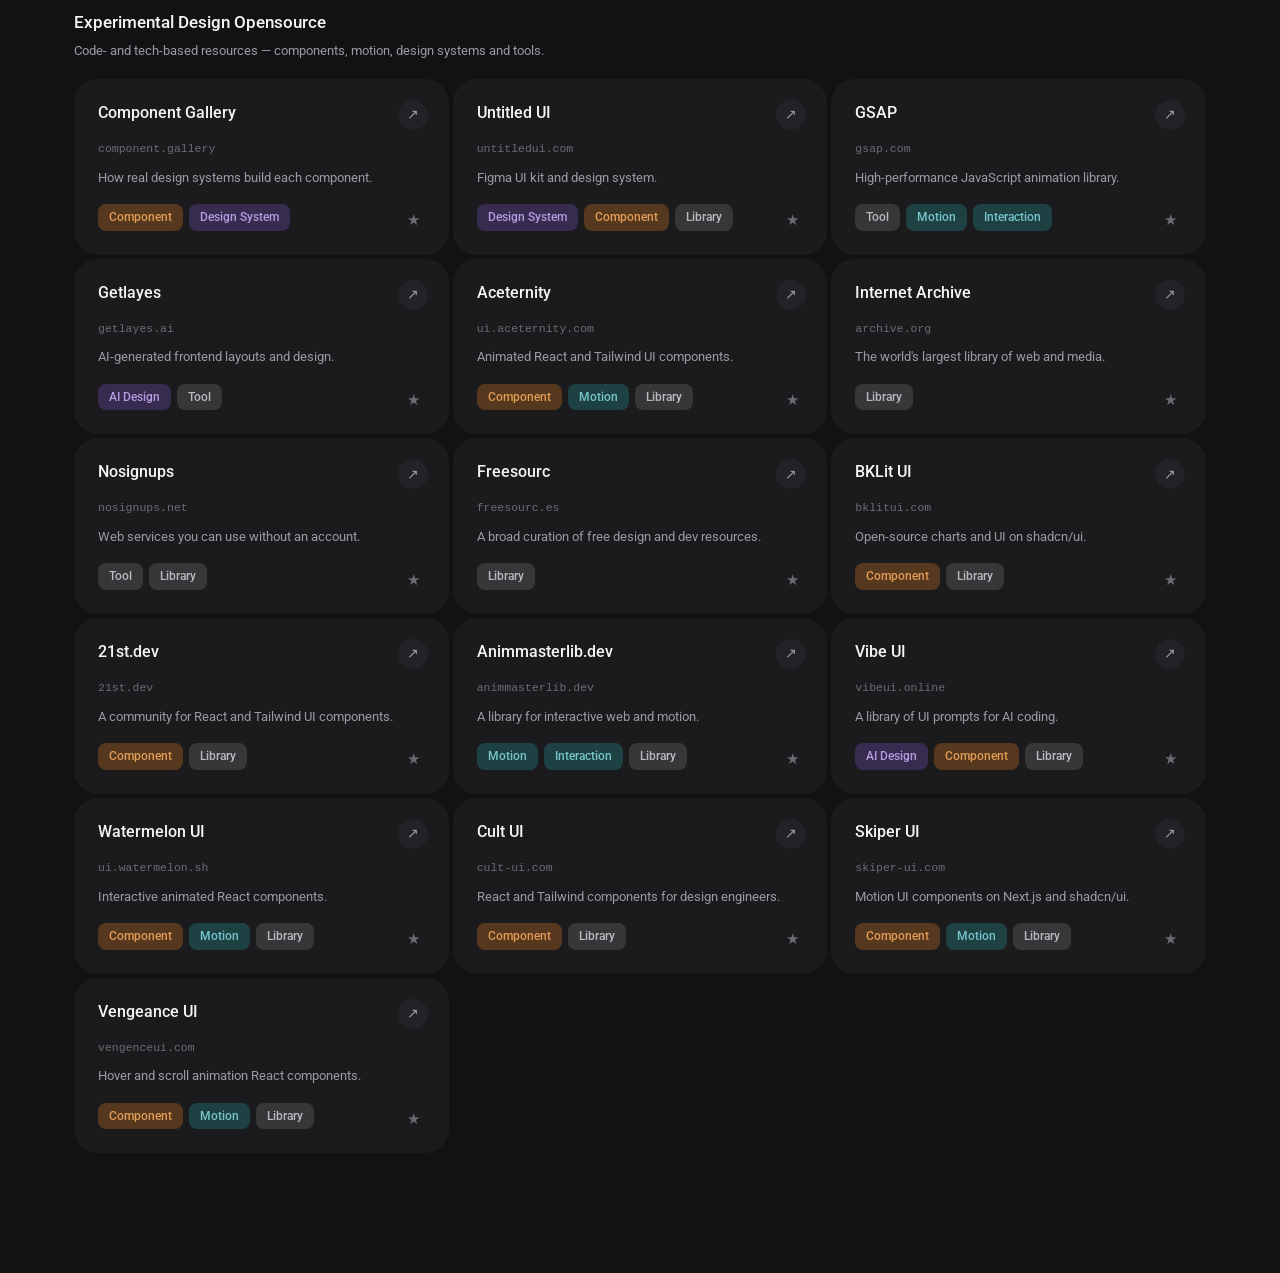
==== commit 20e87453: "Hero: inline FAB SVG, 2-col image with particles, line-break title, sticky seam 1. Inline the FAB ma" ====
--- a/extension/explore.html
+++ b/extension/explore.html
@@ -30,7 +30,7 @@
     <div class="wrap hero-grid">
       <div class="hero-inner">
         <p class="eyebrow">Chrome extension &middot; Design resources</p>
-        <h1>Explore <span class="accent">Your Design Sites</span></h1>
+        <h1>Explore<br /><span class="accent">Your Design Sites</span></h1>
         <p>Combine tags to narrow the list, then star a site to pin it to the FAB. Download the Chrome extension to use it on every page.</p>
         <a class="btn-cta" href="https://github.com/rimkim02/atlas-explore/tree/main/extension">
           <svg width="16" height="16" viewBox="0 0 24 24" fill="none" stroke="currentColor" stroke-width="2.2" stroke-linecap="round" stroke-linejoin="round" aria-hidden="true">
@@ -46,8 +46,10 @@
           <span><b id="favStat">0</b> favorites</span>
         </div>
       </div>
-      <div class="hero-media">
-        <img src="Image.png" alt="The Atlas FAB in Chrome showing a stack of starred design sites" />
+      <div class="hero-media" id="heroMedia">
+        <div class="hero-media-frame">
+          <img src="Image.png" alt="The Atlas FAB in Chrome showing a stack of starred design sites" />
+        </div>
       </div>
     </div>
   </section>
--- a/extension/explore.css
+++ b/extension/explore.css
@@ -36,11 +36,13 @@
 
 .site-header {
   position: sticky; top: 0; z-index: 40;
-  padding: 12px 0;
-  background: rgba(18, 18, 20, 0.85);
+  height: 56px;
+  background: rgba(18, 18, 20, 0.94);
   backdrop-filter: blur(12px);
+  border-bottom: 1px solid var(--border);
 }
 .header-inner {
+  height: 100%;
   display: flex; align-items: center; justify-content: space-between; gap: 16px;
 }
 .site-header svg { height: 24px; width: auto; display: block; }
@@ -56,15 +58,15 @@
   display: grid; grid-template-columns: minmax(0, 1fr) minmax(0, 430px);
   gap: 40px; align-items: start;
 }
-.hero-inner { max-width: 640px; }
+.hero-inner { max-width: 720px; }
 .eyebrow {
   font-size: 12px; font-weight: 500; letter-spacing: 0.16em;
   text-transform: uppercase; color: var(--text-muted); margin: 0 0 20px;
 }
 .hero h1 {
   font-family: var(--font-hero); font-weight: 400;
-  font-size: clamp(2.5rem, 8vw, 76px); line-height: 1.05;
-  letter-spacing: normal; margin: 0 0 20px; text-wrap: balance;
+  font-size: clamp(2.5rem, 6.5vw, 68px); line-height: 1.0;
+  letter-spacing: -0.04em; margin: 0 0 20px;
 }
 .hero h1 .accent { color: var(--accent); }
 .hero p { font-size: 15px; color: var(--text-secondary); margin: 0 0 24px; max-width: 46ch; }
@@ -88,20 +90,43 @@
 .btn-cta:active { transform: translateY(0); }
 
 .hero-media {
+  position: relative;
   justify-self: end;
+  width: 100%;
+}
+.hero-media-frame {
   border-radius: 24px;
   overflow: hidden;
-}
-.hero-media img {
+  position: relative;
+  z-index: 1;
+}
+.hero-media-frame img {
   display: block; width: 100%; height: auto;
-  transition: transform 0.4s cubic-bezier(0.22, 1, 0.36, 1);
-}
-.hero-media:hover img { transform: translateY(-6px) scale(1.04); }
+  transition: transform 0.45s cubic-bezier(0.22, 1, 0.36, 1);
+}
+.hero-media:hover .hero-media-frame img { transform: scale(1.06); }
+
+.particle {
+  position: absolute;
+  border-radius: 50%;
+  background: var(--accent);
+  opacity: 0.55;
+  pointer-events: none;
+  z-index: 0;
+  animation: particle-float var(--dur, 4s) ease-in-out infinite alternate;
+  transition: opacity 0.4s ease;
+}
+.hero-media:hover .particle { opacity: 0.9; }
+@keyframes particle-float {
+  from { transform: translate(0, 0); }
+  to   { transform: translate(var(--dx, 5px), var(--dy, -9px)); }
+}
 
 @media (max-width: 860px) {
   .hero-grid { grid-template-columns: 1fr; gap: 32px; }
   .hero-media { justify-self: stretch; max-width: 460px; }
 }
+@media (prefers-reduced-motion: reduce) { .particle { animation: none !important; } }
 .stat-row { display: flex; flex-wrap: wrap; gap: 10px 20px; font-size: 13px; color: var(--text-muted); }
 .stat-row b { color: var(--text-primary); font-weight: 500; font-variant-numeric: tabular-nums; }
 .stat-row .dot { color: var(--border-strong); }
@@ -109,10 +134,10 @@
 .library { padding: 40px 0 120px; }
 
 .toolbar {
-  position: sticky; top: 49px; z-index: 30;
-  background: rgba(18, 18, 20, 0.92);
-  backdrop-filter: blur(12px);
+  position: sticky; top: 55px; z-index: 30;
+  background: var(--bg-base);
   padding: 16px 0 14px; margin-bottom: 24px;
+  border-bottom: 1px solid var(--border);
 }
 .search-line { display: flex; flex-wrap: wrap; align-items: center; gap: 12px; margin-bottom: 14px; }
 .search {
@@ -233,7 +258,7 @@
 
 @media (max-width: 560px) {
   .wrap { padding: 0 18px; }
-  .site-header { padding: 12px 0; }
+  .hero h1 { line-height: 1.06; }
   .group-head { flex-direction: column; gap: 6px; }
   .viewnav { display: flex; width: 100%; overflow-x: auto; }
 }
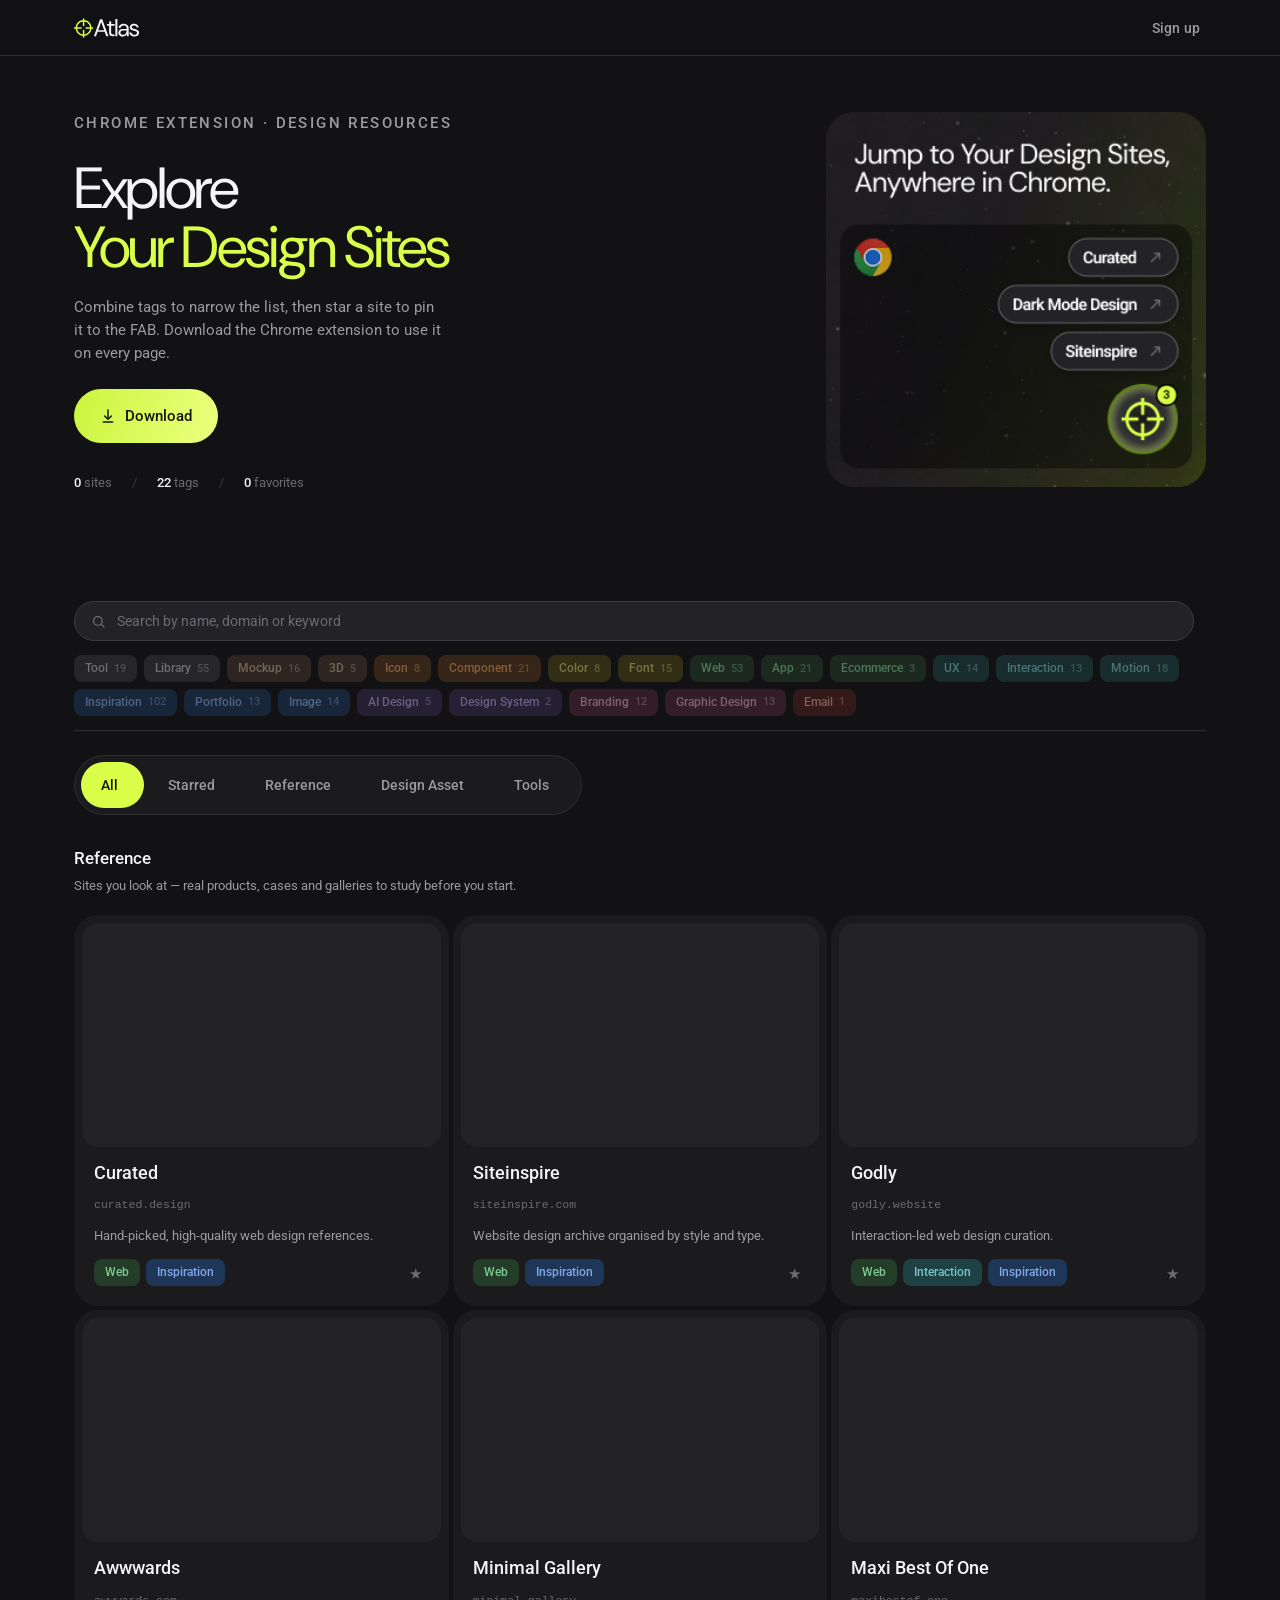
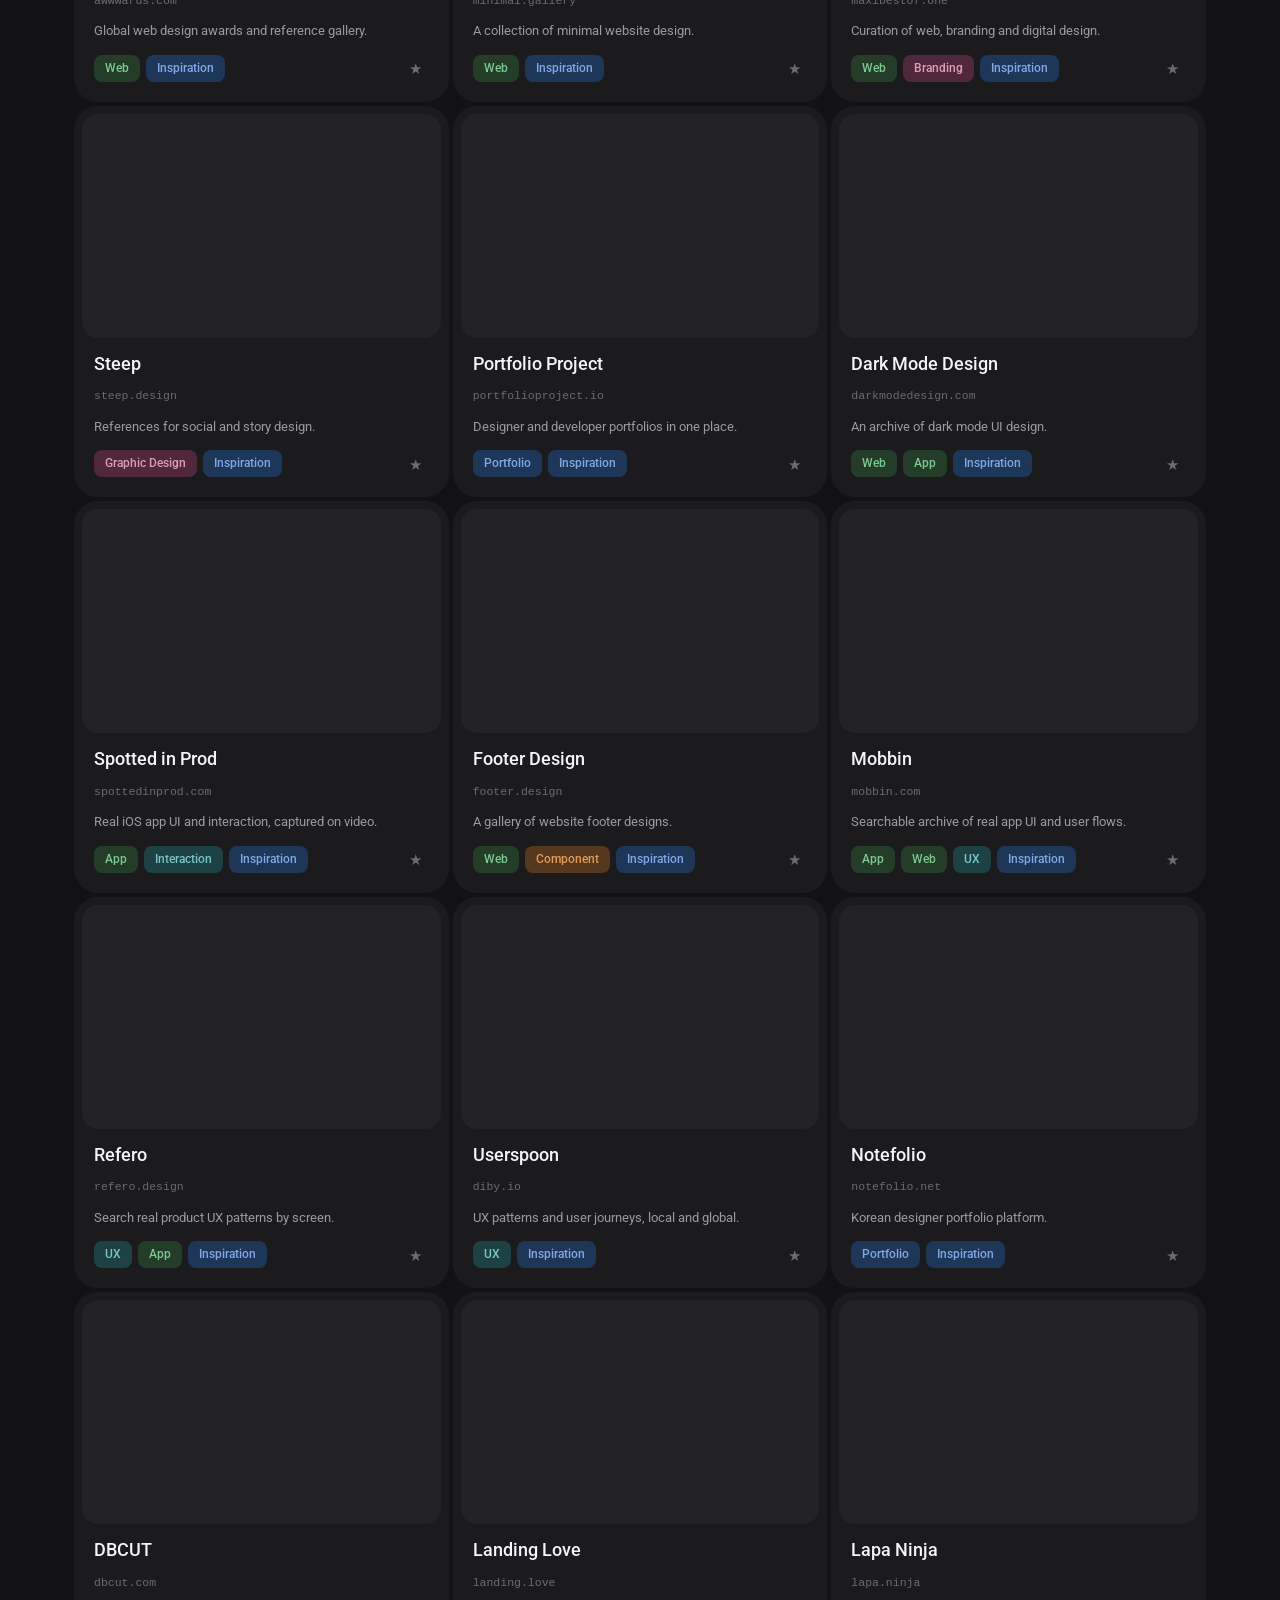
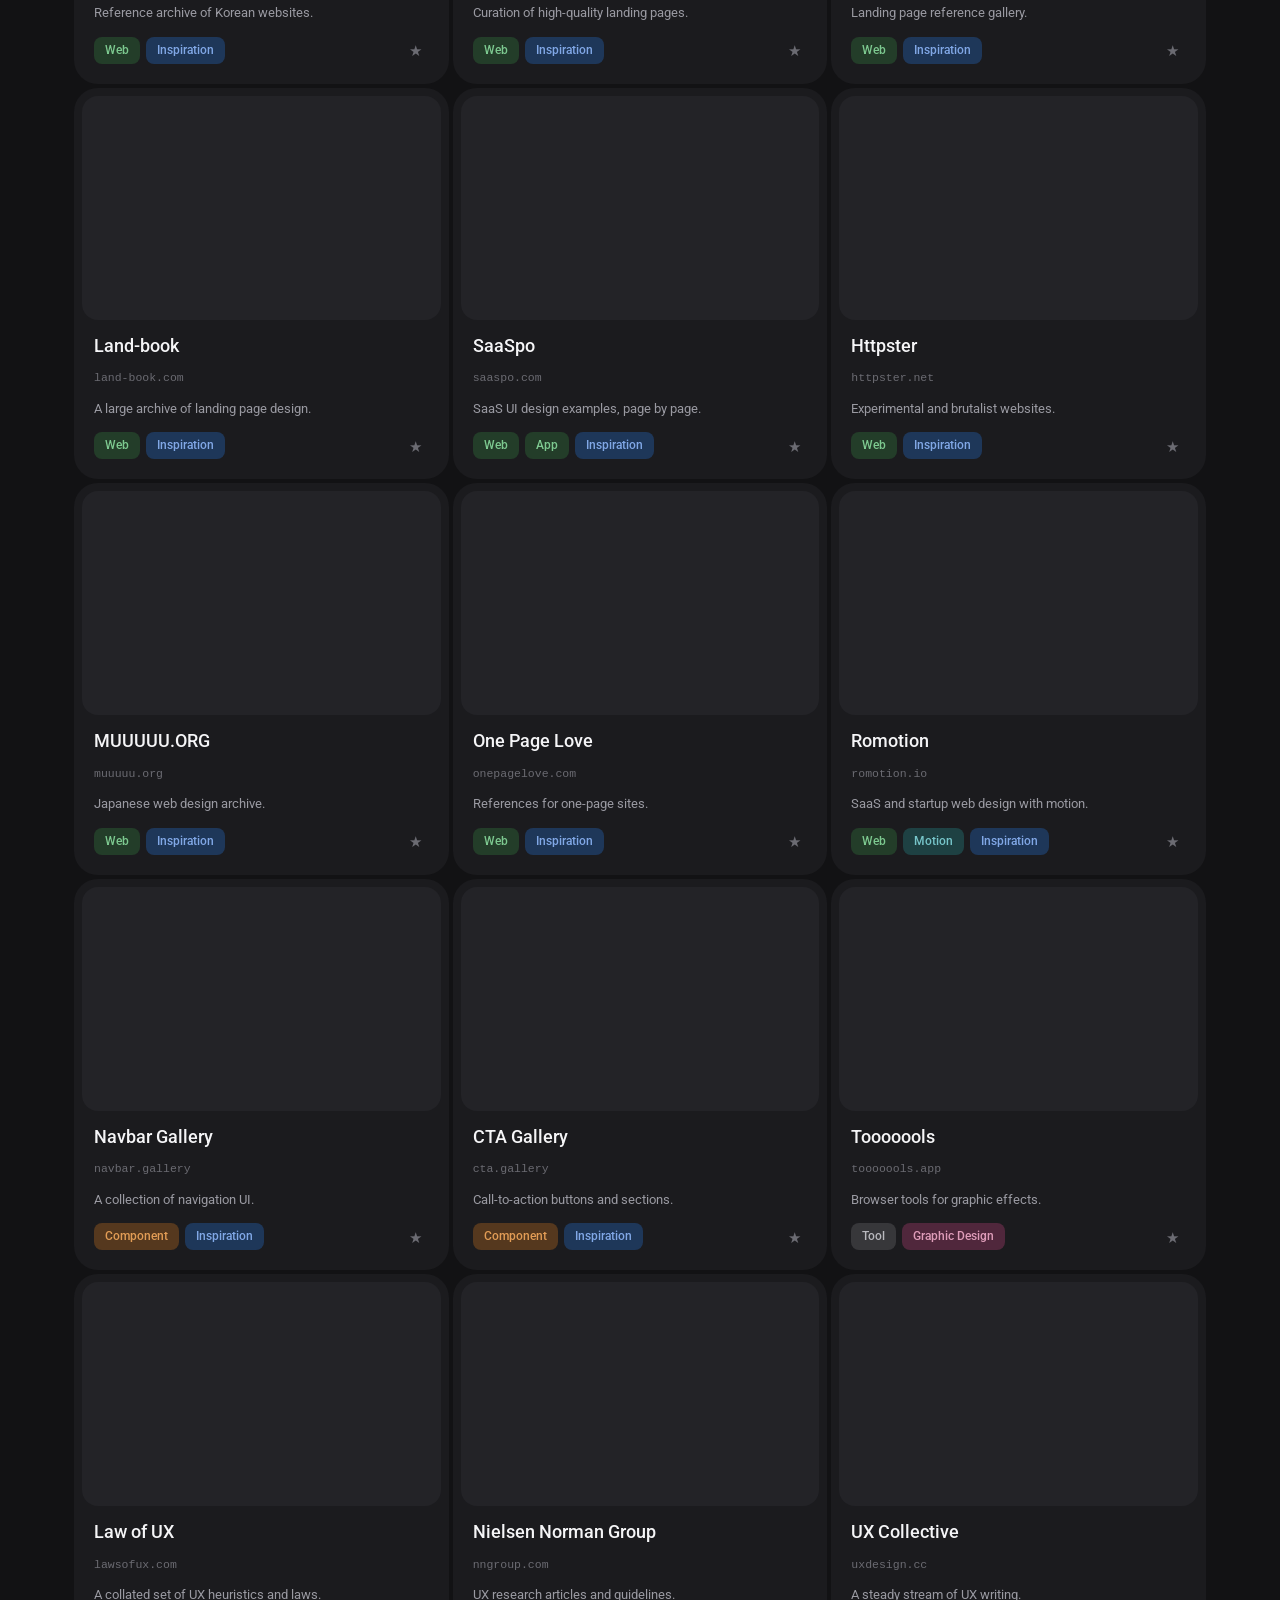
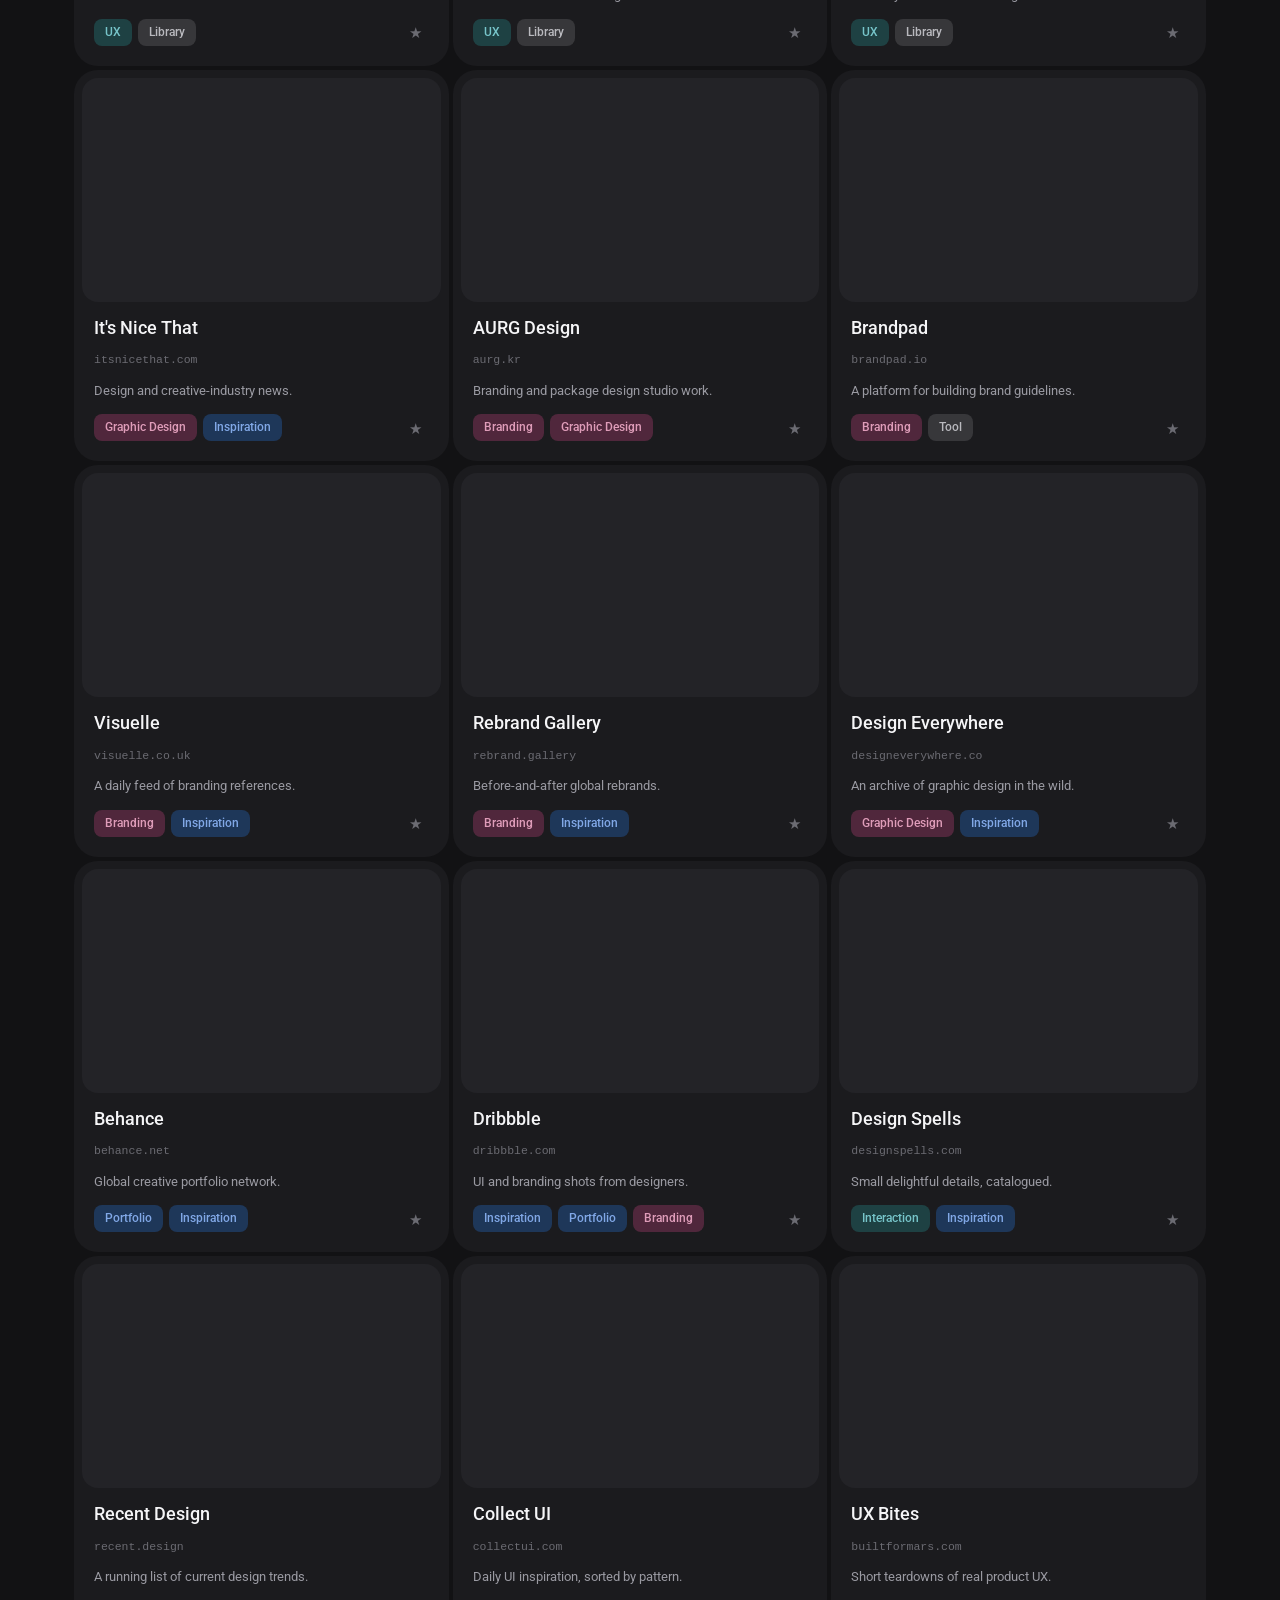
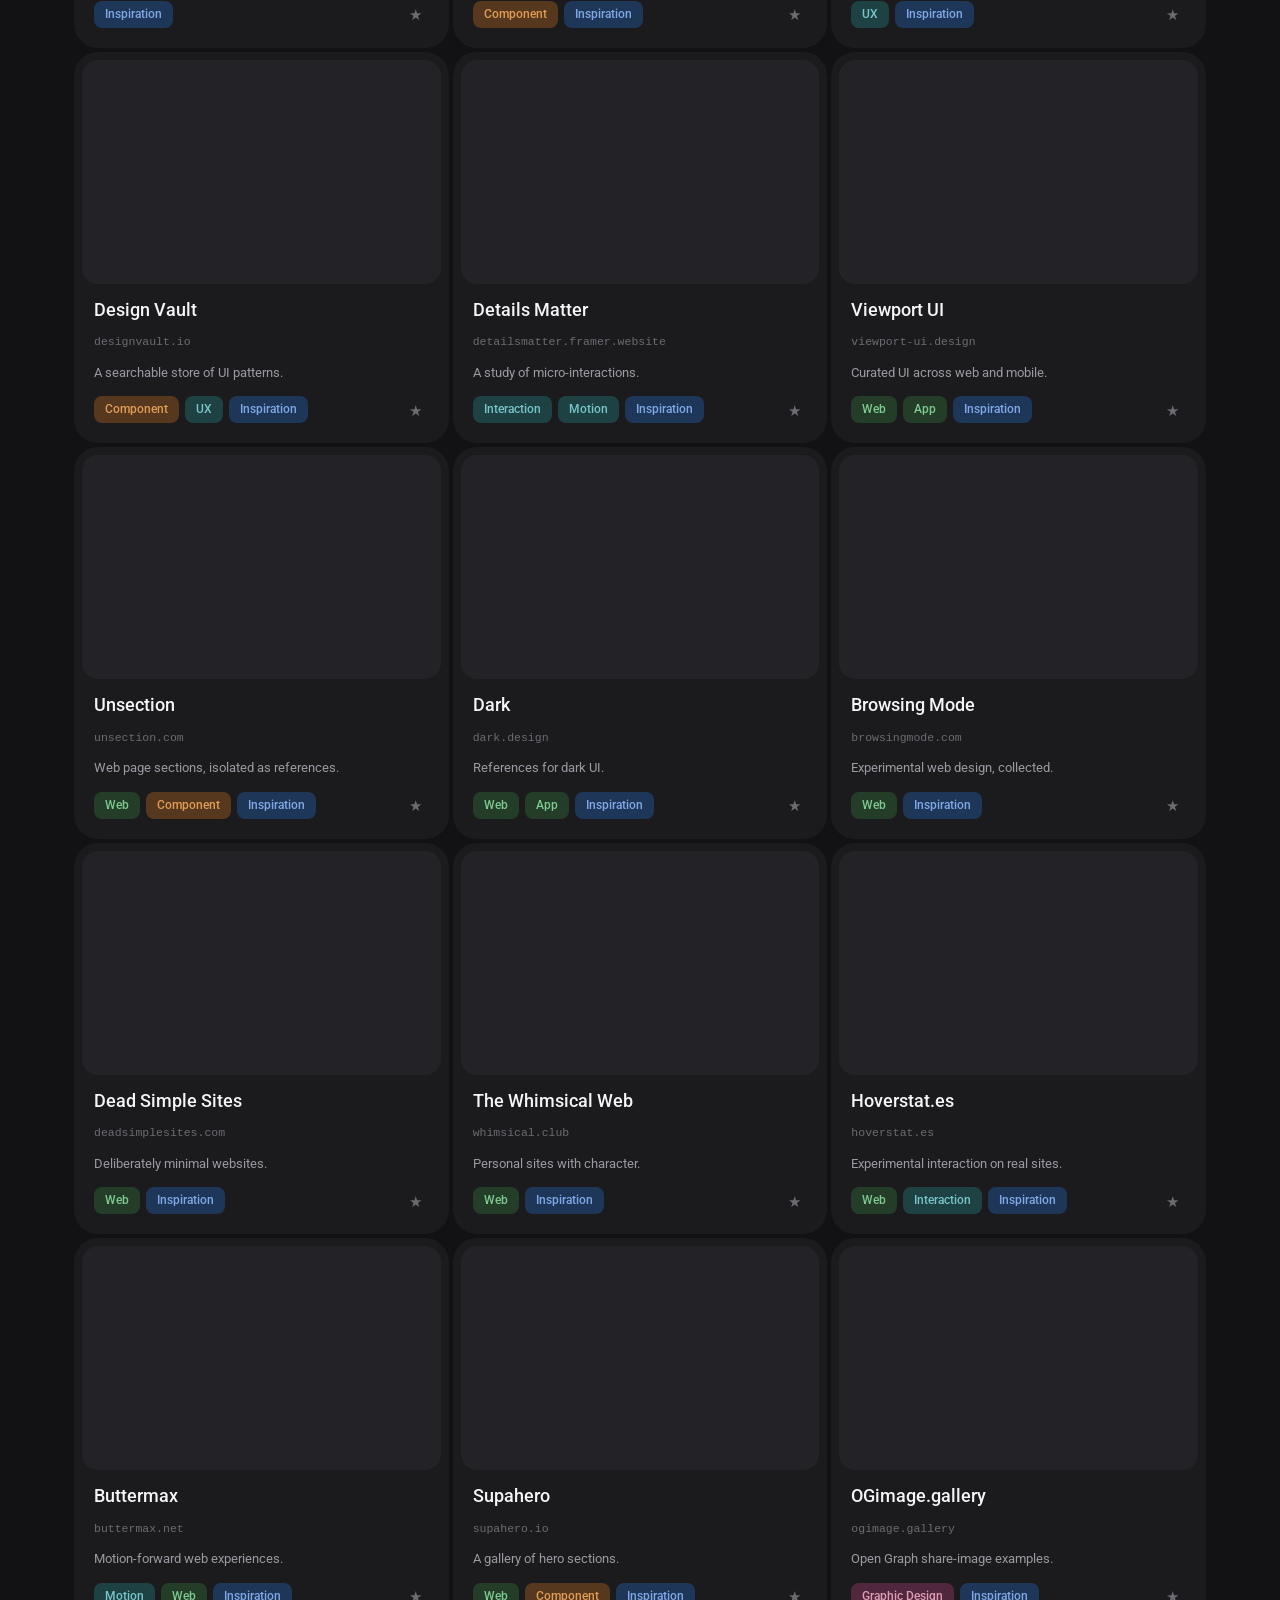
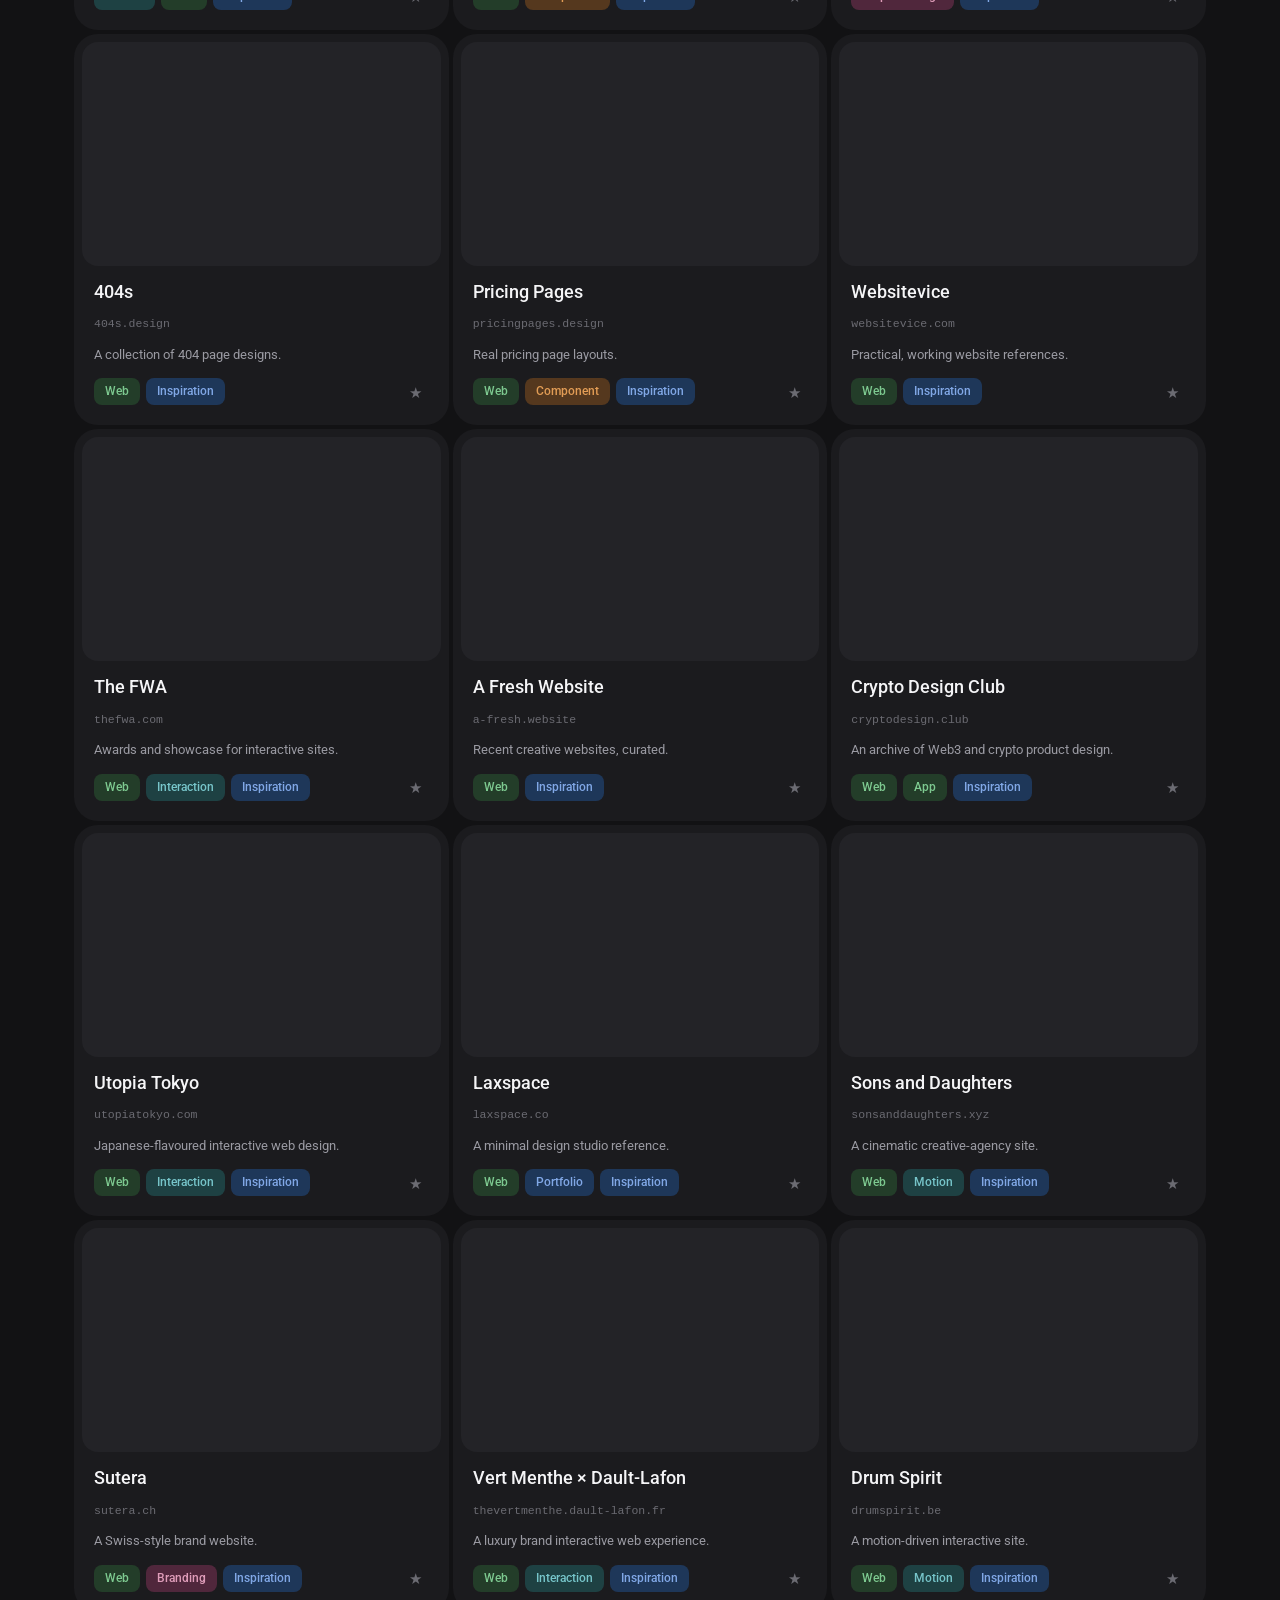
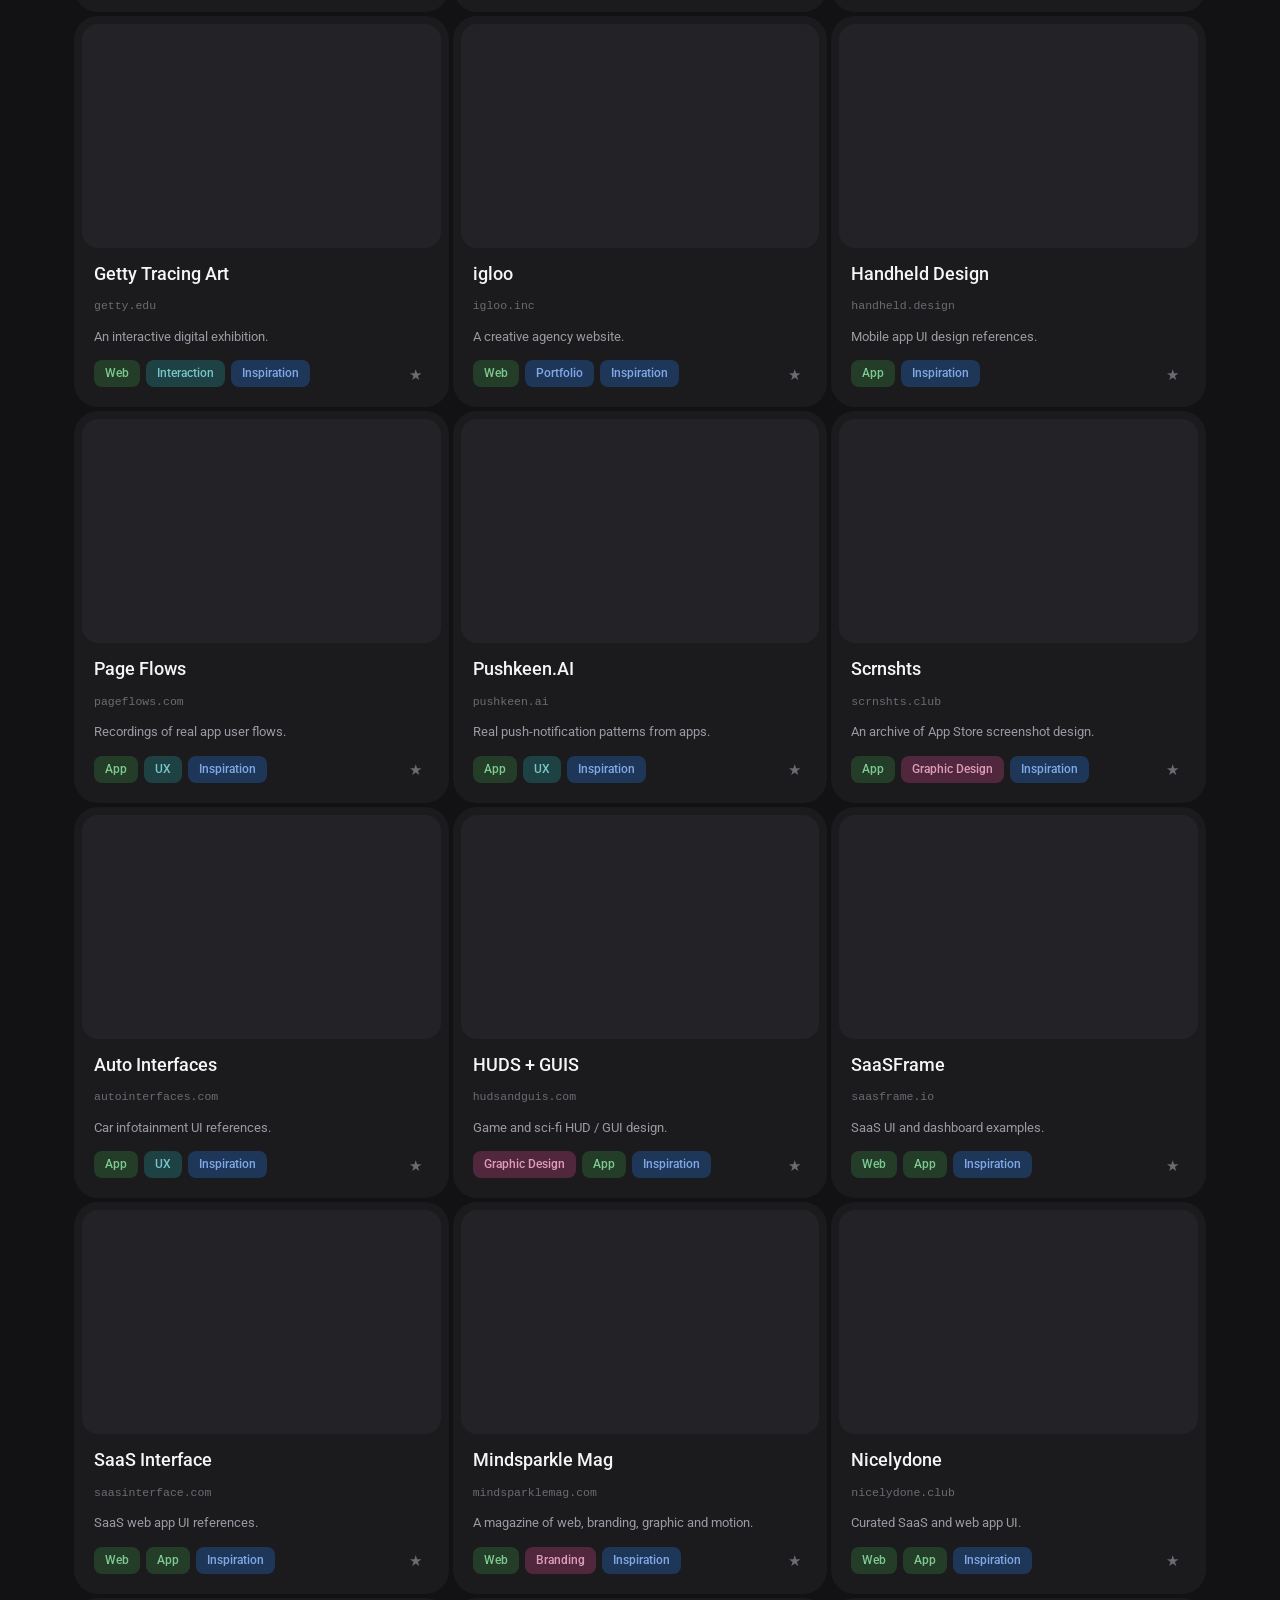
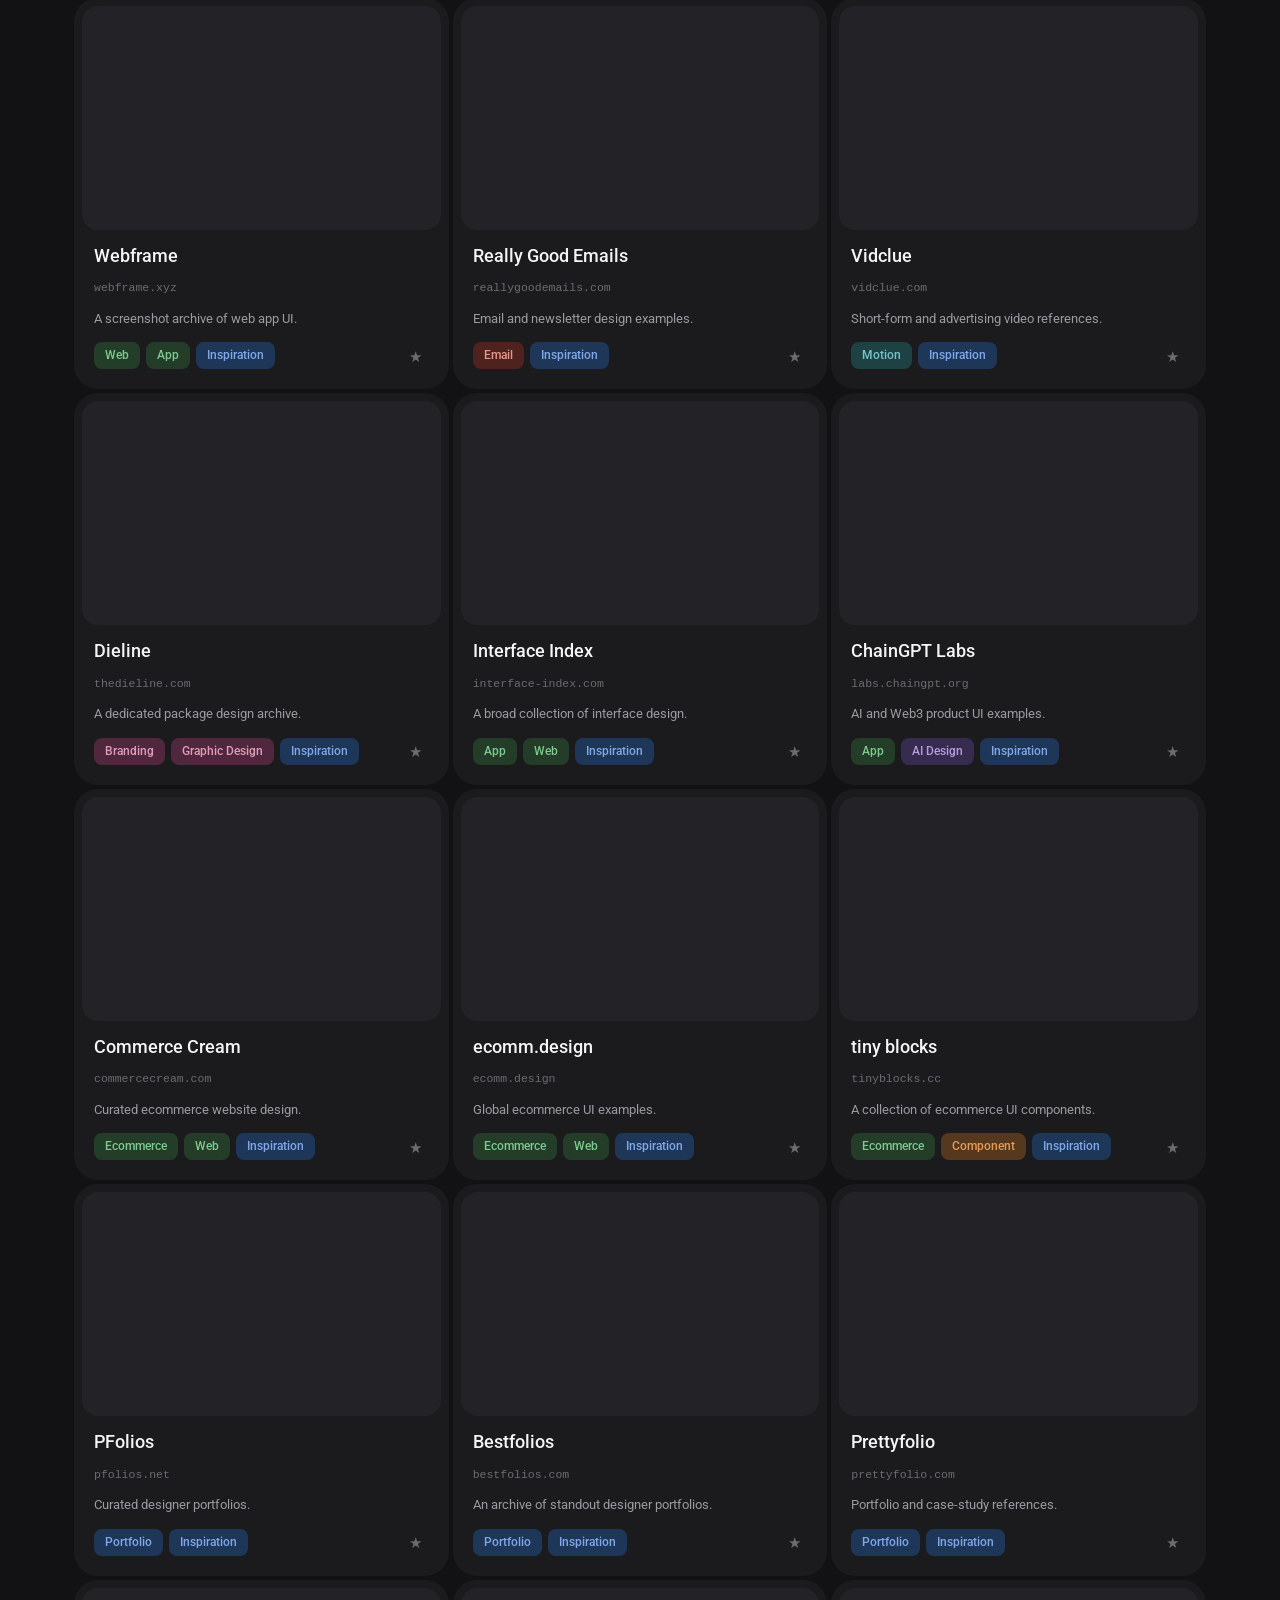
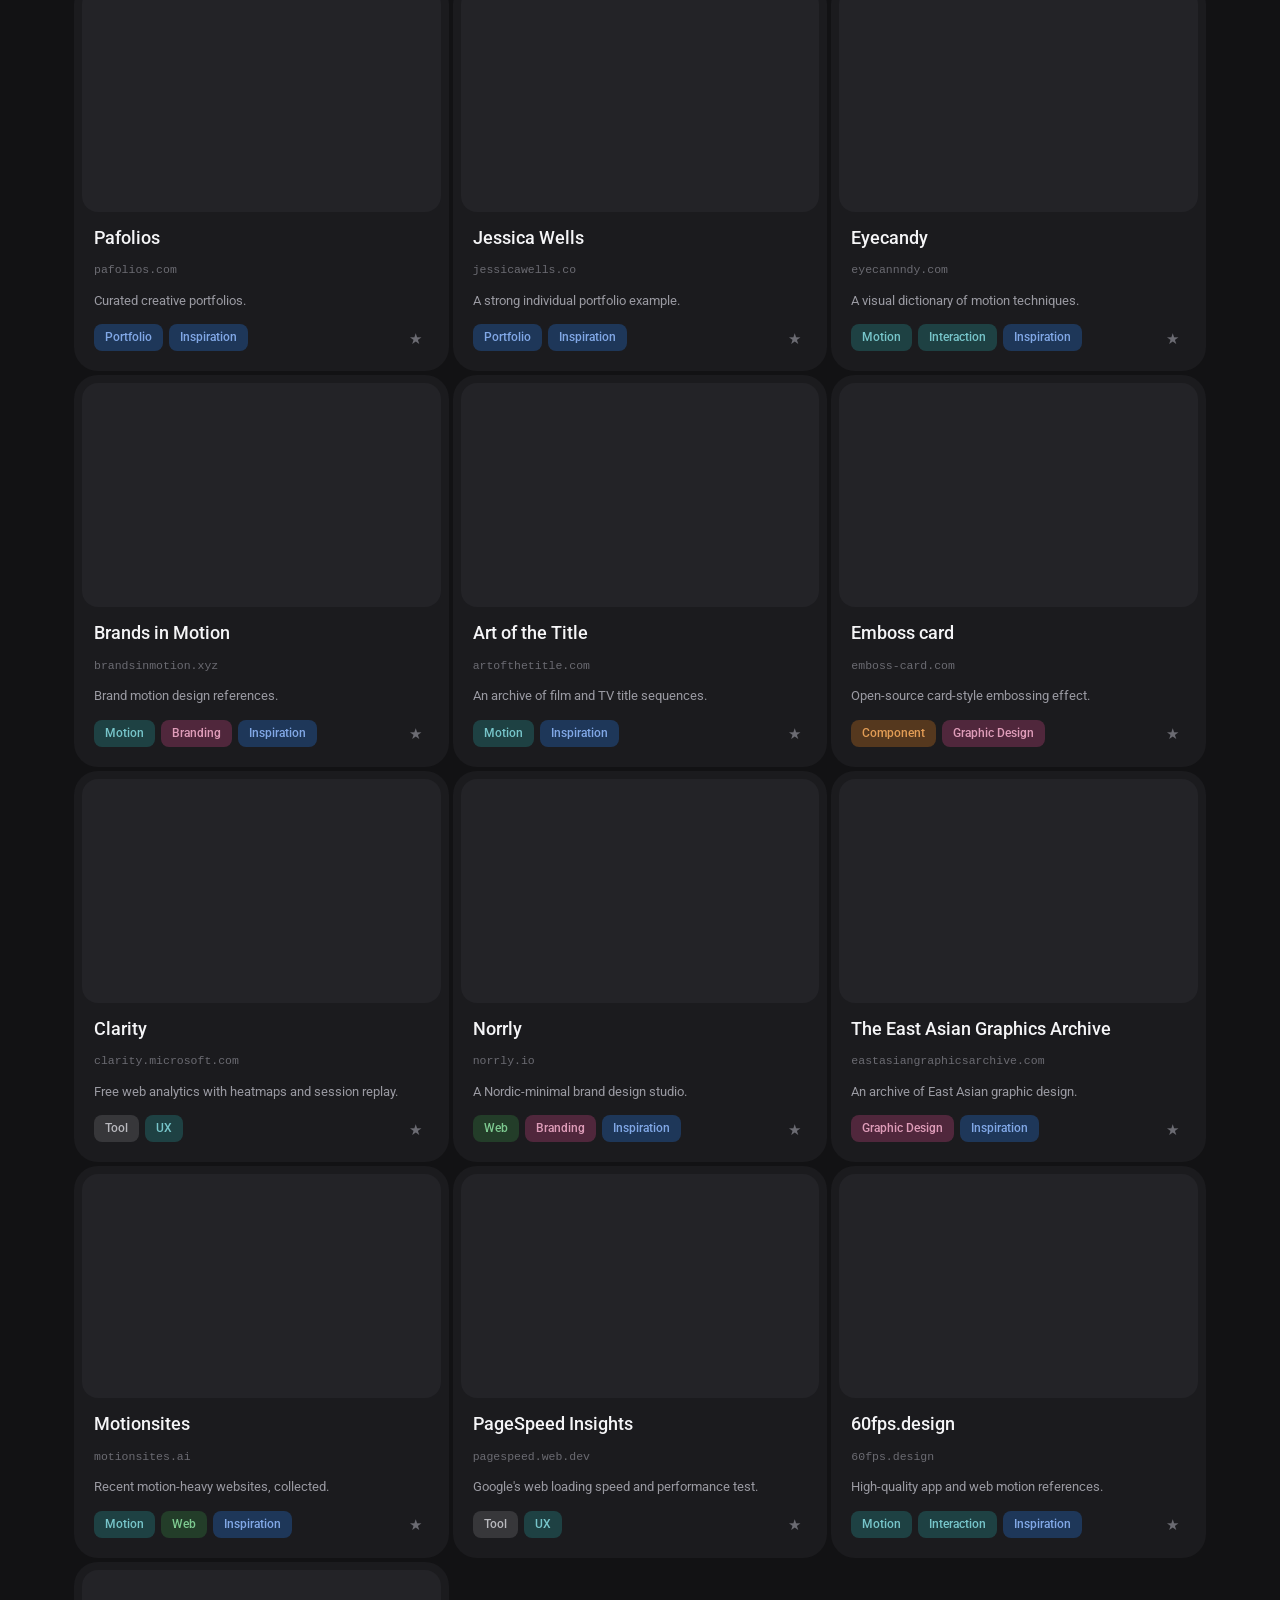
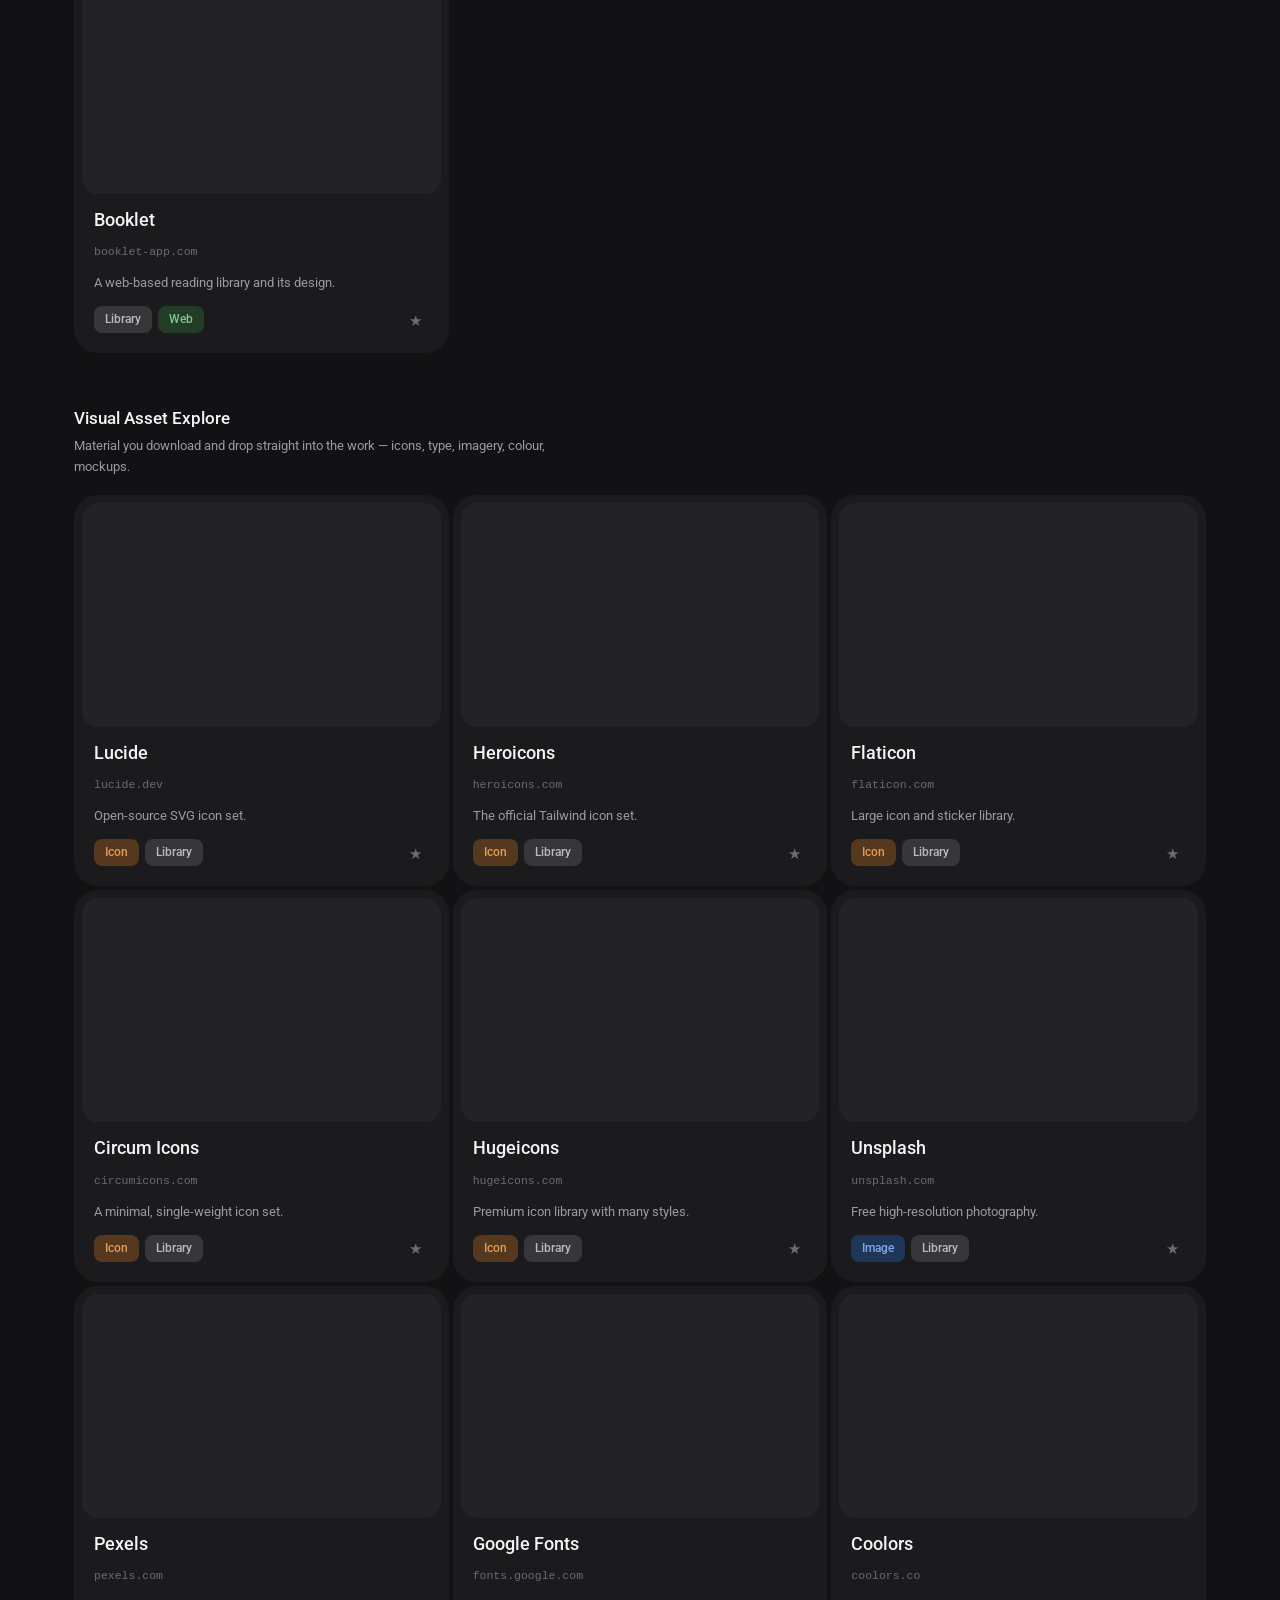
==== commit 11c2fdd9: "Cards get website thumbnails; hero image inlined, particles dropped Cards (both index.html and the e" ====
--- a/extension/explore.html
+++ b/extension/explore.html
@@ -46,10 +46,8 @@
           <span><b id="favStat">0</b> favorites</span>
         </div>
       </div>
-      <div class="hero-media" id="heroMedia">
-        <div class="hero-media-frame">
-          <img src="Image.png" alt="The Atlas FAB in Chrome showing a stack of starred design sites" />
-        </div>
+      <div class="hero-media">
+        <img src="[data-uri]" alt="The Atlas FAB in Chrome showing a stack of starred design sites" />
       </div>
     </div>
   </section>
--- a/extension/explore.css
+++ b/extension/explore.css
@@ -55,7 +55,7 @@
 
 .hero { padding: 56px 0 52px; }
 .hero-grid {
-  display: grid; grid-template-columns: minmax(0, 1fr) minmax(0, 430px);
+  display: grid; grid-template-columns: minmax(0, 1fr) minmax(0, 380px);
   gap: 40px; align-items: start;
 }
 .hero-inner { max-width: 720px; }
@@ -65,8 +65,8 @@
 }
 .hero h1 {
   font-family: var(--font-hero); font-weight: 400;
-  font-size: clamp(2.5rem, 6.5vw, 68px); line-height: 1.0;
-  letter-spacing: -0.04em; margin: 0 0 20px;
+  font-size: clamp(2.25rem, 5.4vw, 58px); line-height: 1.02;
+  letter-spacing: -0.04em; margin: 0 0 18px;
 }
 .hero h1 .accent { color: var(--accent); }
 .hero p { font-size: 15px; color: var(--text-secondary); margin: 0 0 24px; max-width: 46ch; }
@@ -90,43 +90,21 @@
 .btn-cta:active { transform: translateY(0); }
 
 .hero-media {
-  position: relative;
   justify-self: end;
   width: 100%;
-}
-.hero-media-frame {
   border-radius: 24px;
   overflow: hidden;
-  position: relative;
-  z-index: 1;
-}
-.hero-media-frame img {
+}
+.hero-media img {
   display: block; width: 100%; height: auto;
-  transition: transform 0.45s cubic-bezier(0.22, 1, 0.36, 1);
-}
-.hero-media:hover .hero-media-frame img { transform: scale(1.06); }
-
-.particle {
-  position: absolute;
-  border-radius: 50%;
-  background: var(--accent);
-  opacity: 0.55;
-  pointer-events: none;
-  z-index: 0;
-  animation: particle-float var(--dur, 4s) ease-in-out infinite alternate;
-  transition: opacity 0.4s ease;
-}
-.hero-media:hover .particle { opacity: 0.9; }
-@keyframes particle-float {
-  from { transform: translate(0, 0); }
-  to   { transform: translate(var(--dx, 5px), var(--dy, -9px)); }
-}
+  transition: transform 0.4s cubic-bezier(0.22, 1, 0.36, 1);
+}
+.hero-media:hover img { transform: scale(1.05); }
 
 @media (max-width: 860px) {
   .hero-grid { grid-template-columns: 1fr; gap: 32px; }
-  .hero-media { justify-self: stretch; max-width: 460px; }
-}
-@media (prefers-reduced-motion: reduce) { .particle { animation: none !important; } }
+  .hero-media { justify-self: stretch; max-width: 380px; }
+}
 .stat-row { display: flex; flex-wrap: wrap; gap: 10px 20px; font-size: 13px; color: var(--text-muted); }
 .stat-row b { color: var(--text-primary); font-weight: 500; font-variant-numeric: tabular-nums; }
 .stat-row .dot { color: var(--border-strong); }
@@ -205,32 +183,44 @@
 
 .grid { display: grid; grid-template-columns: repeat(auto-fill, minmax(288px, 1fr)); gap: 4px; }
 .card {
-  display: flex; flex-direction: column; gap: 10px;
+  display: flex; flex-direction: column;
   background: var(--bg-surface); border: none;
-  border-radius: 24px; padding: 24px;
+  border-radius: 24px; padding: 8px;
   transition: transform .15s ease, background .15s ease;
 }
 .card:hover { background: #212125; transform: translateY(-2px); }
 .card[hidden] { display: none; }
-.card-top { display: flex; align-items: flex-start; justify-content: space-between; gap: 10px; }
-.card-name { font-size: 16px; font-weight: 500; margin: 0; line-height: 1.3; }
-.card-open {
-  flex-shrink: 0; width: 30px; height: 30px; margin: -3px -3px 0 0;
-  display: flex; align-items: center; justify-content: center;
-  border-radius: 50%; background: var(--bg-elevated); color: var(--text-secondary);
-  text-decoration: none; font-size: 14px; transition: background .15s ease, color .15s ease;
-}
-.card-open:hover { background: var(--accent); color: var(--accent-text); }
+
+.card-thumb {
+  display: block; border-radius: 16px; overflow: hidden;
+  aspect-ratio: 16 / 10; background: var(--bg-elevated);
+}
+.card-thumb img {
+  width: 100%; height: 100%; object-fit: cover; display: block;
+  transition: transform .3s ease;
+}
+.card:hover .card-thumb img { transform: scale(1.03); }
+.card-thumb.is-broken img { display: none; }
+
+.card-body {
+  flex: 1; display: flex; flex-direction: column; gap: 12px;
+  padding: 14px 12px 12px;
+}
+.card-name {
+  font-size: 18px; font-weight: 500; margin: 0; line-height: 1.3;
+  color: var(--text-primary); text-decoration: none;
+}
+.card-name:hover { color: var(--accent); }
 .card-domain { font-family: var(--font-mono); font-size: 11.5px; color: var(--text-muted); word-break: break-all; }
 .card-desc {
   font-size: 13px; color: var(--text-secondary); margin: 0;
   display: -webkit-box; -webkit-line-clamp: 3; -webkit-box-orient: vertical; overflow: hidden;
 }
-.card-foot { display: flex; align-items: flex-end; justify-content: space-between; gap: 10px; margin-top: auto; padding-top: 6px; }
+.card-foot { display: flex; align-items: flex-end; justify-content: space-between; gap: 10px; margin-top: auto; }
 .card-tags { display: flex; flex-wrap: wrap; gap: 6px; }
 .card-tags .tag { opacity: 0.92; }
 .card-star {
-  flex-shrink: 0; align-self: flex-end; margin: 0 -4px -4px 0;
+  flex-shrink: 0; align-self: flex-end; margin: 0 -2px -2px 0;
   width: 30px; height: 30px; display: flex; align-items: center; justify-content: center;
   border: 0; background: transparent; color: var(--text-muted); font-size: 15px; line-height: 1;
   border-radius: 50%; cursor: var(--cur-link); transition: color .15s ease, background .15s ease, transform .15s ease;
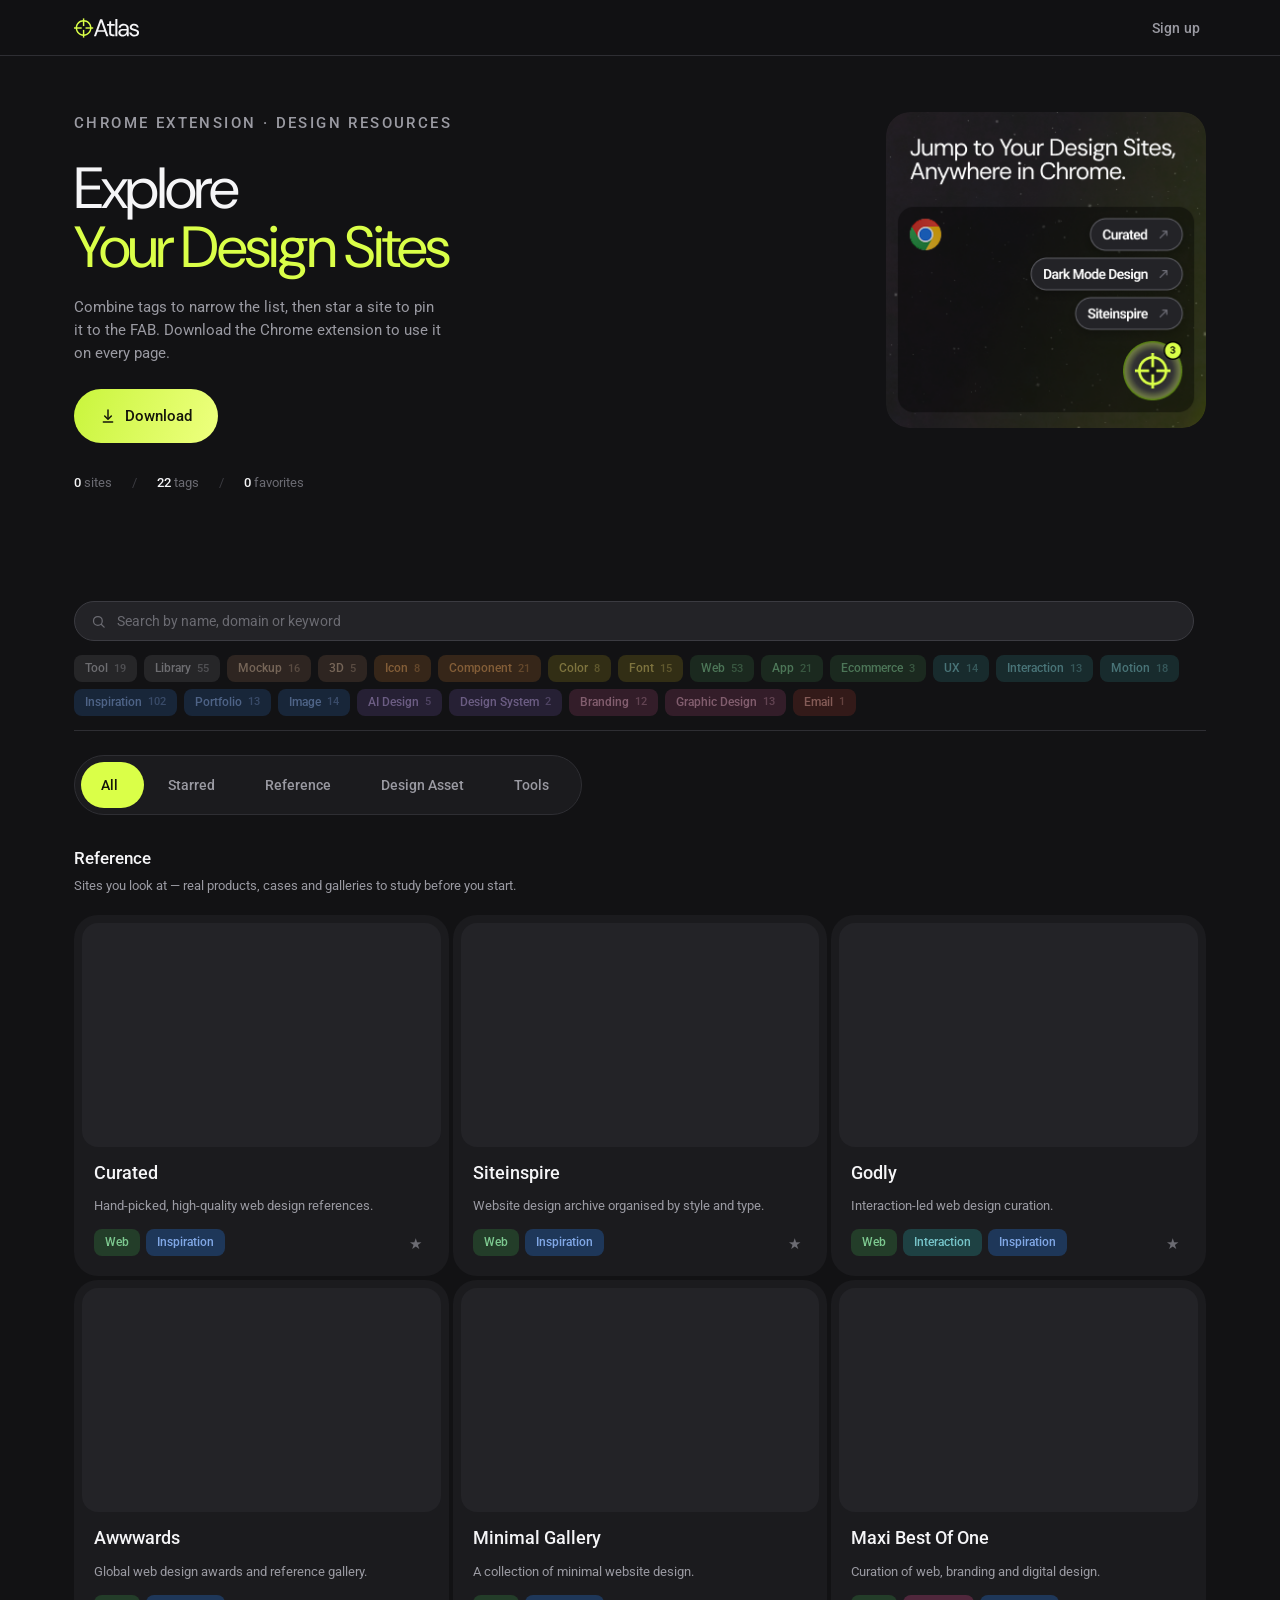
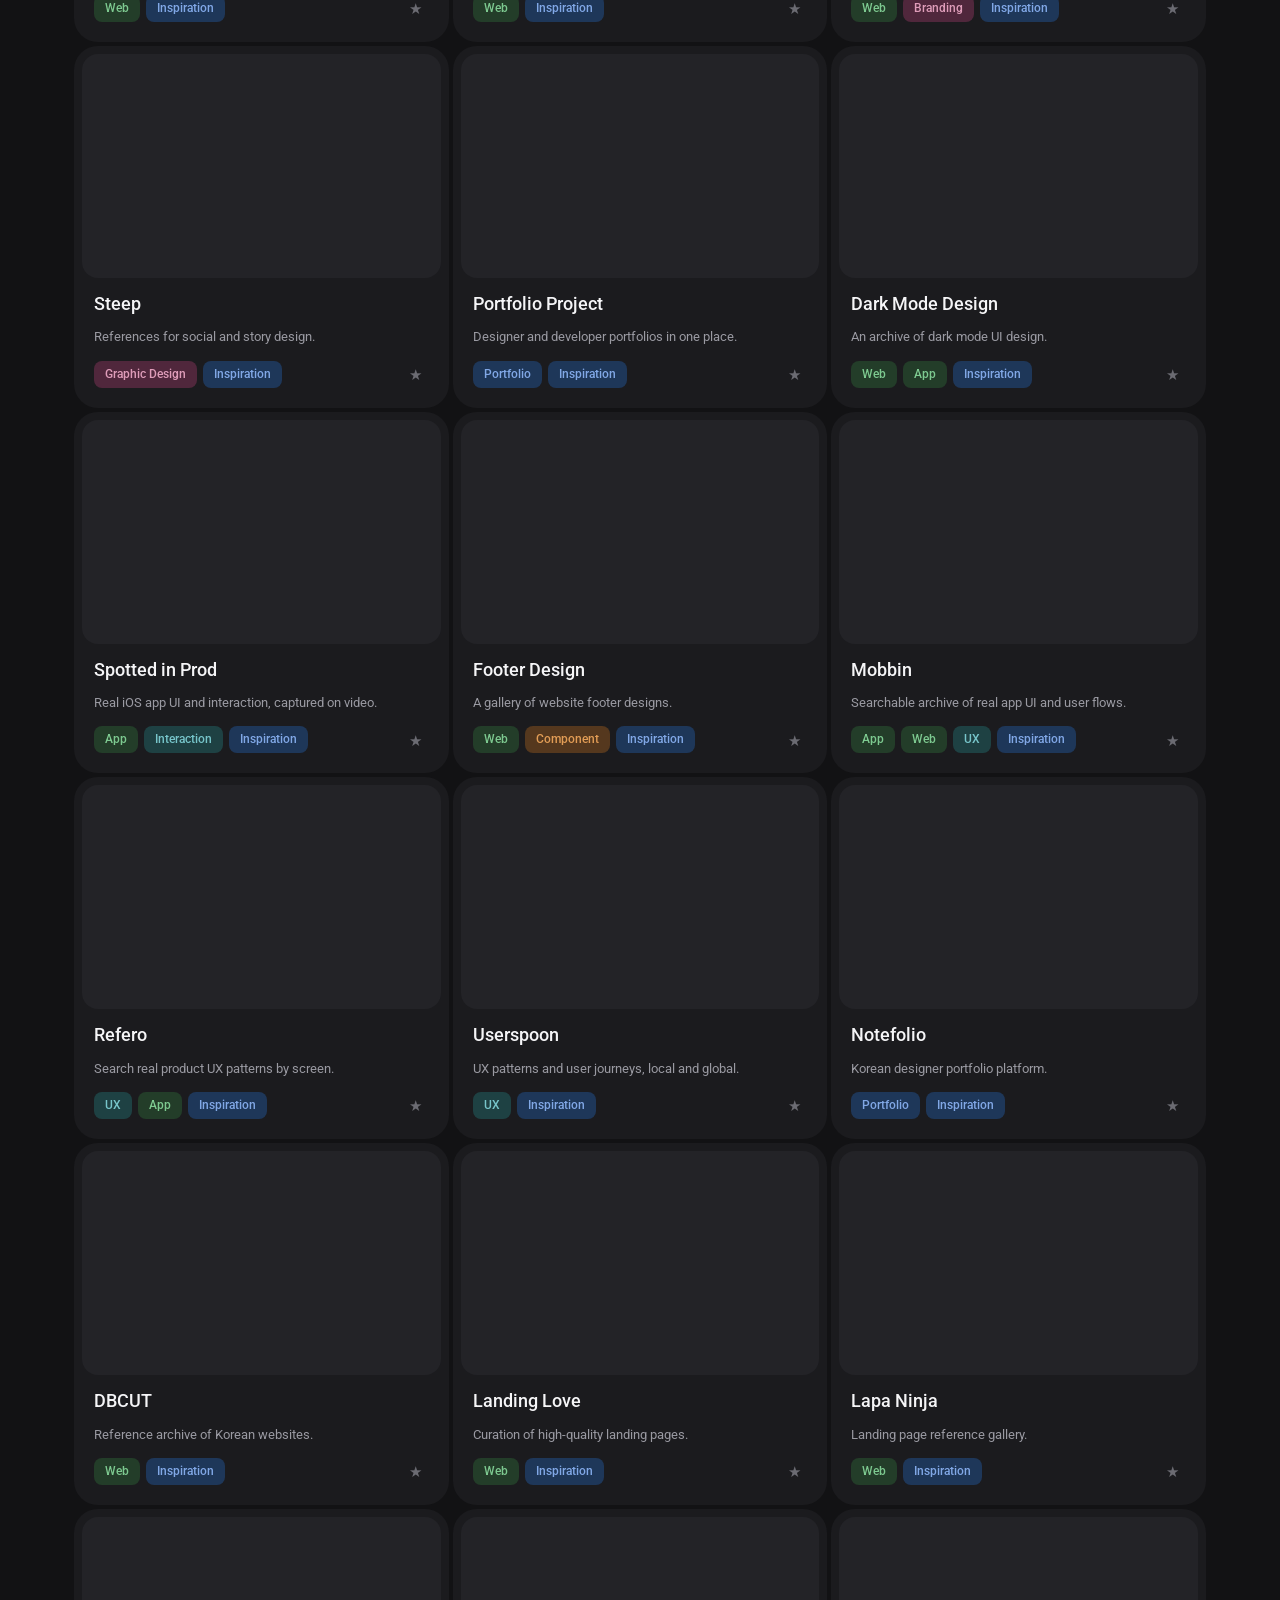
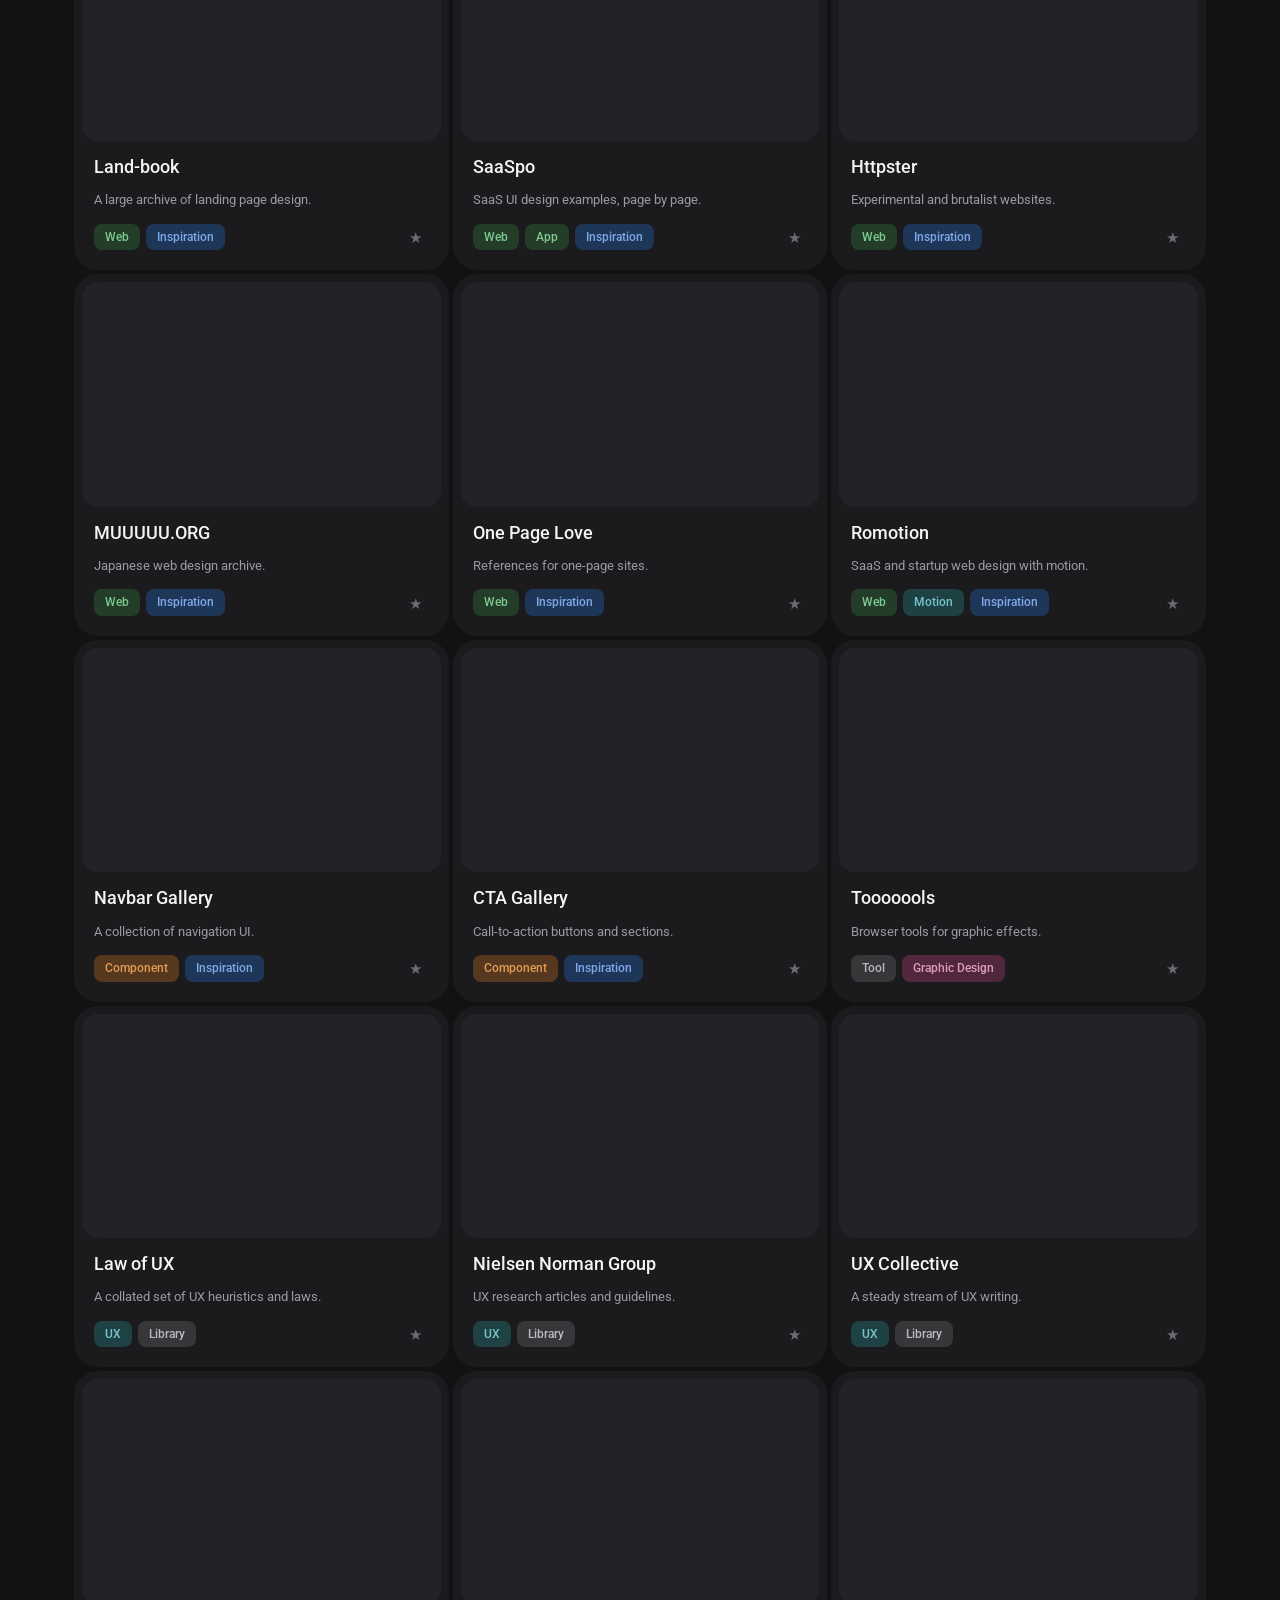
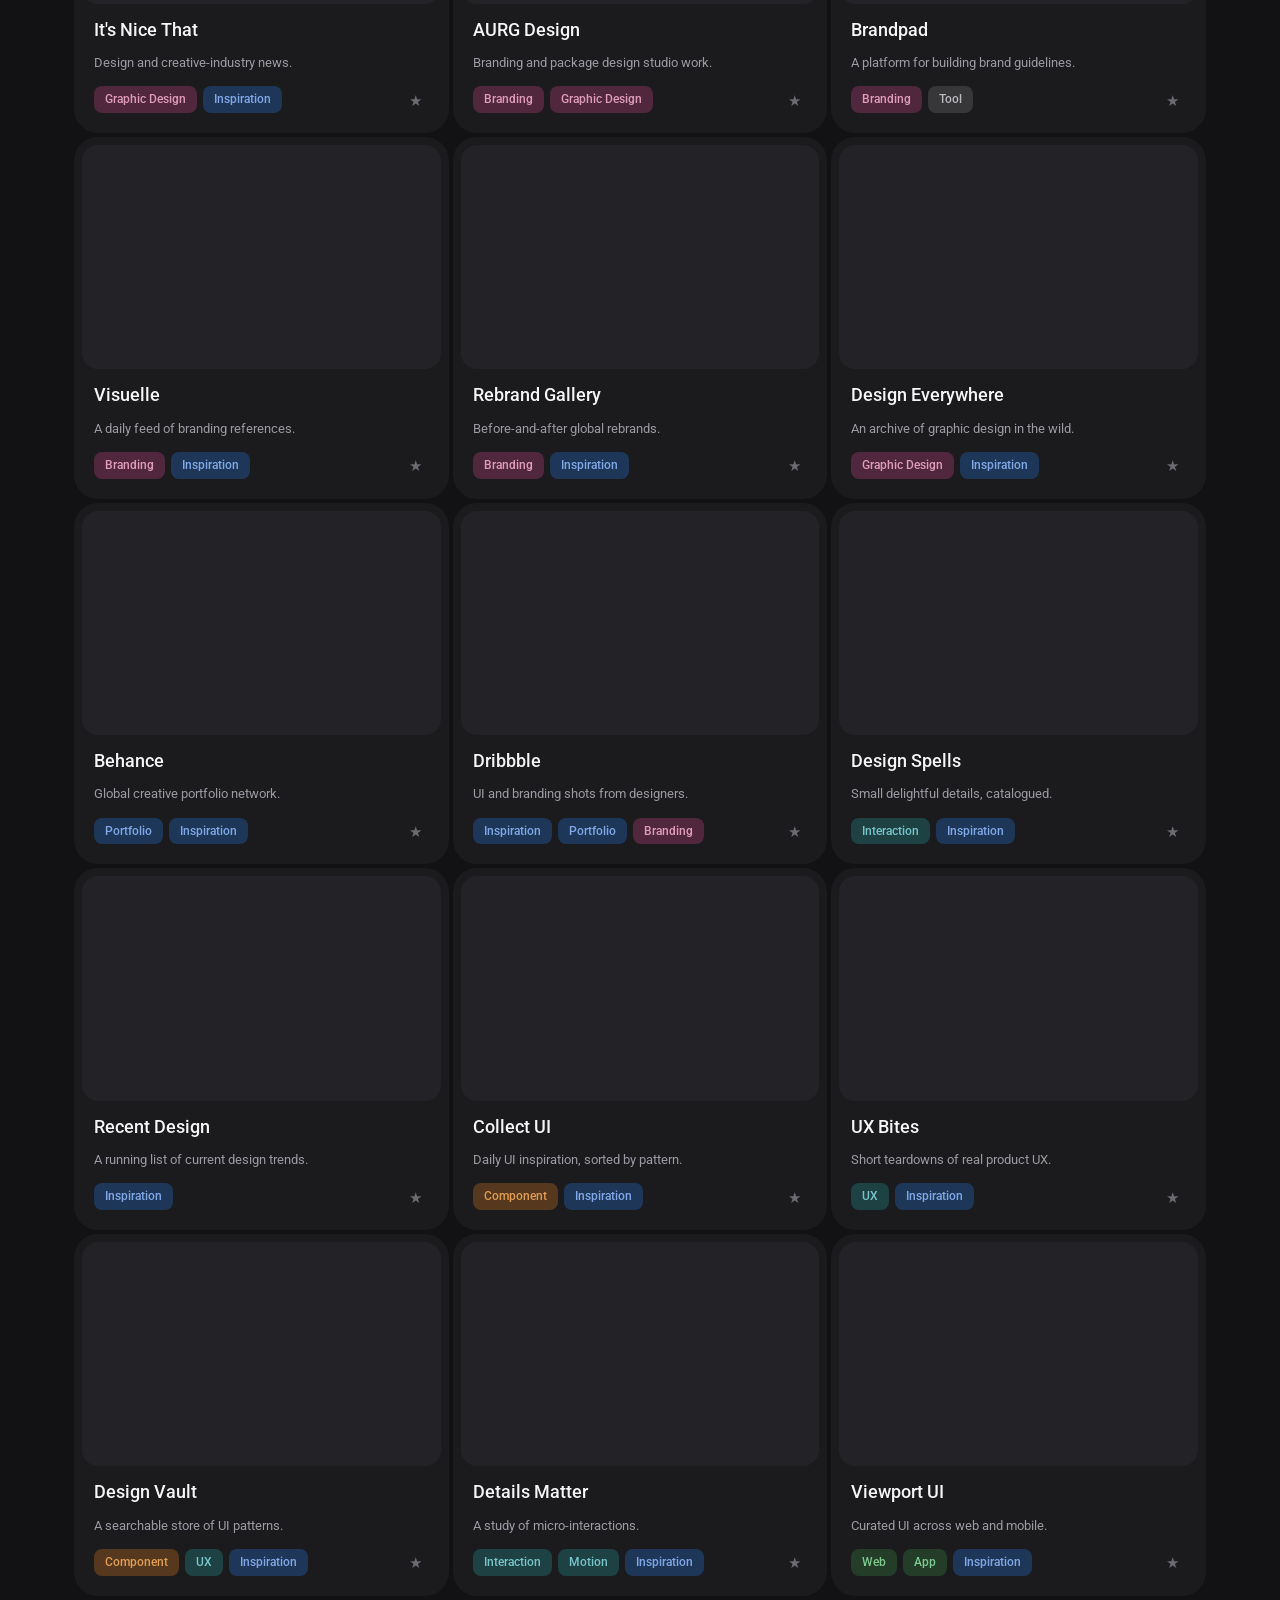
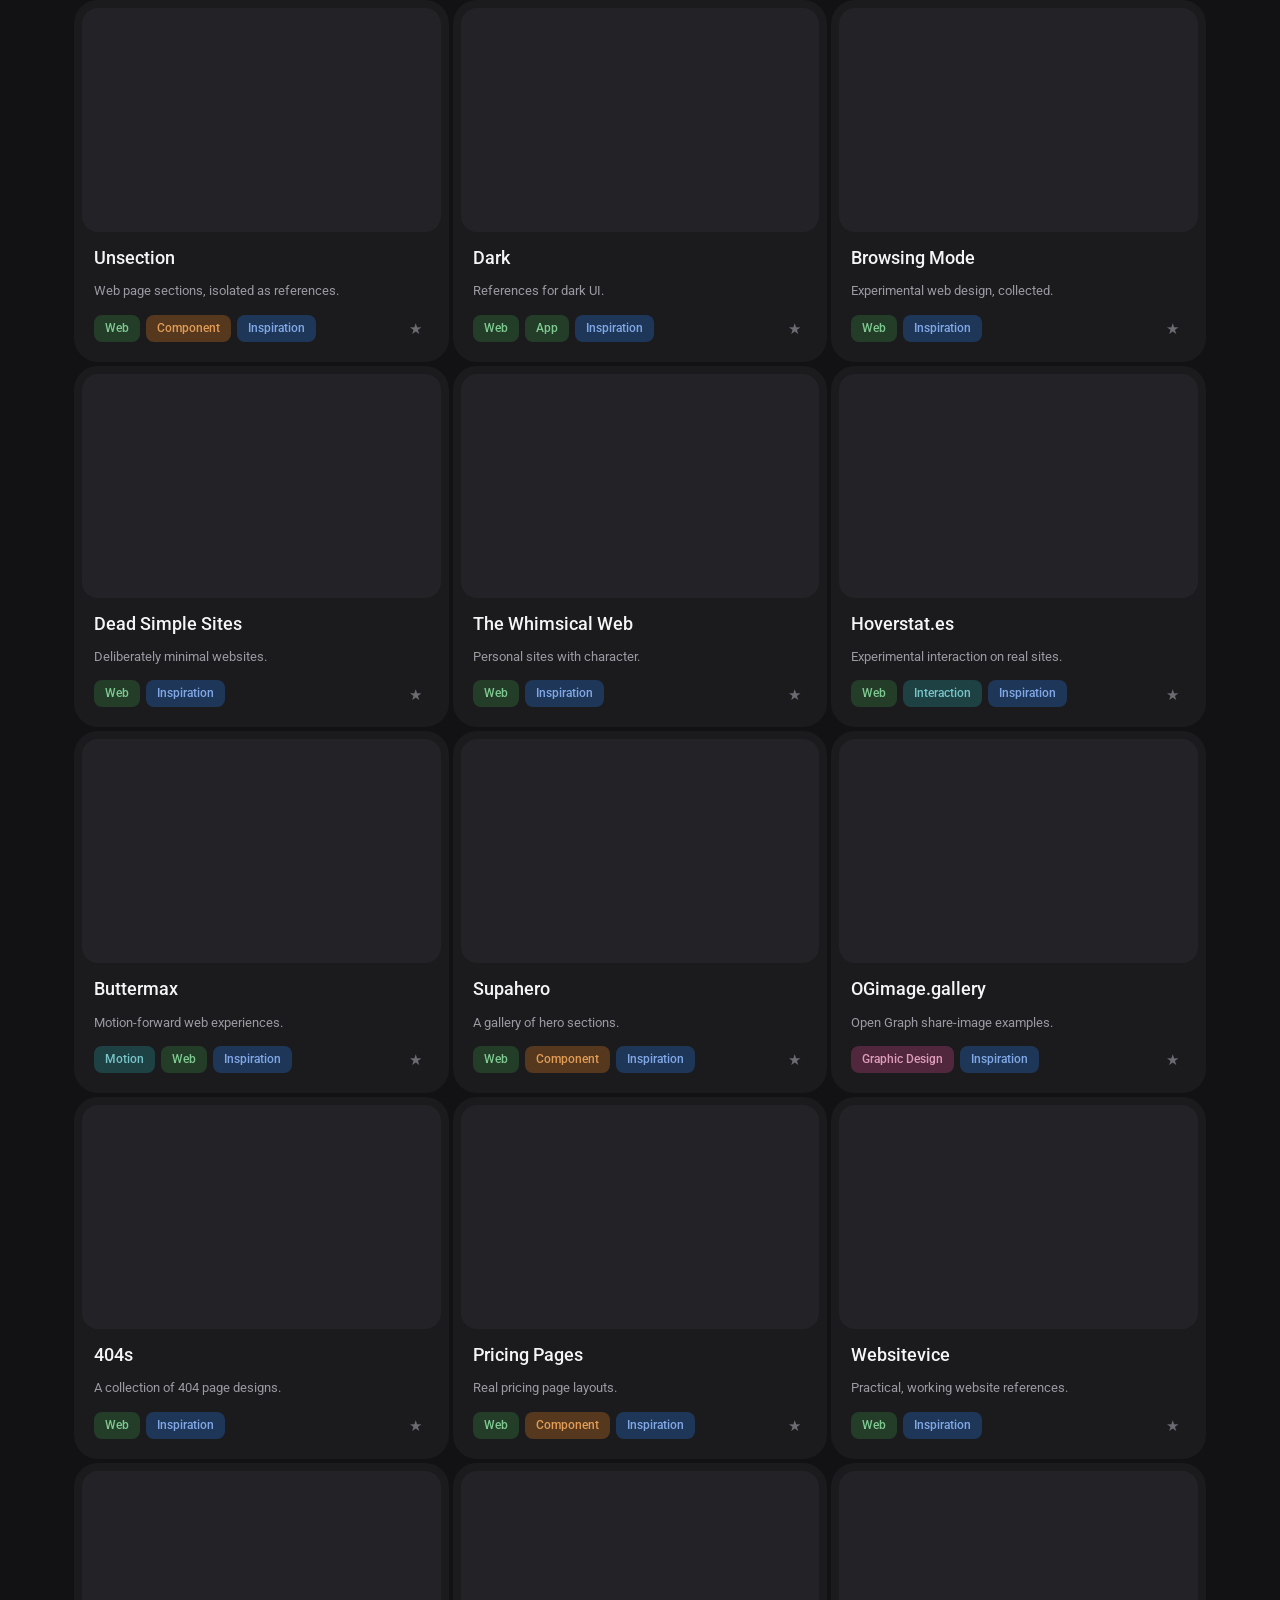
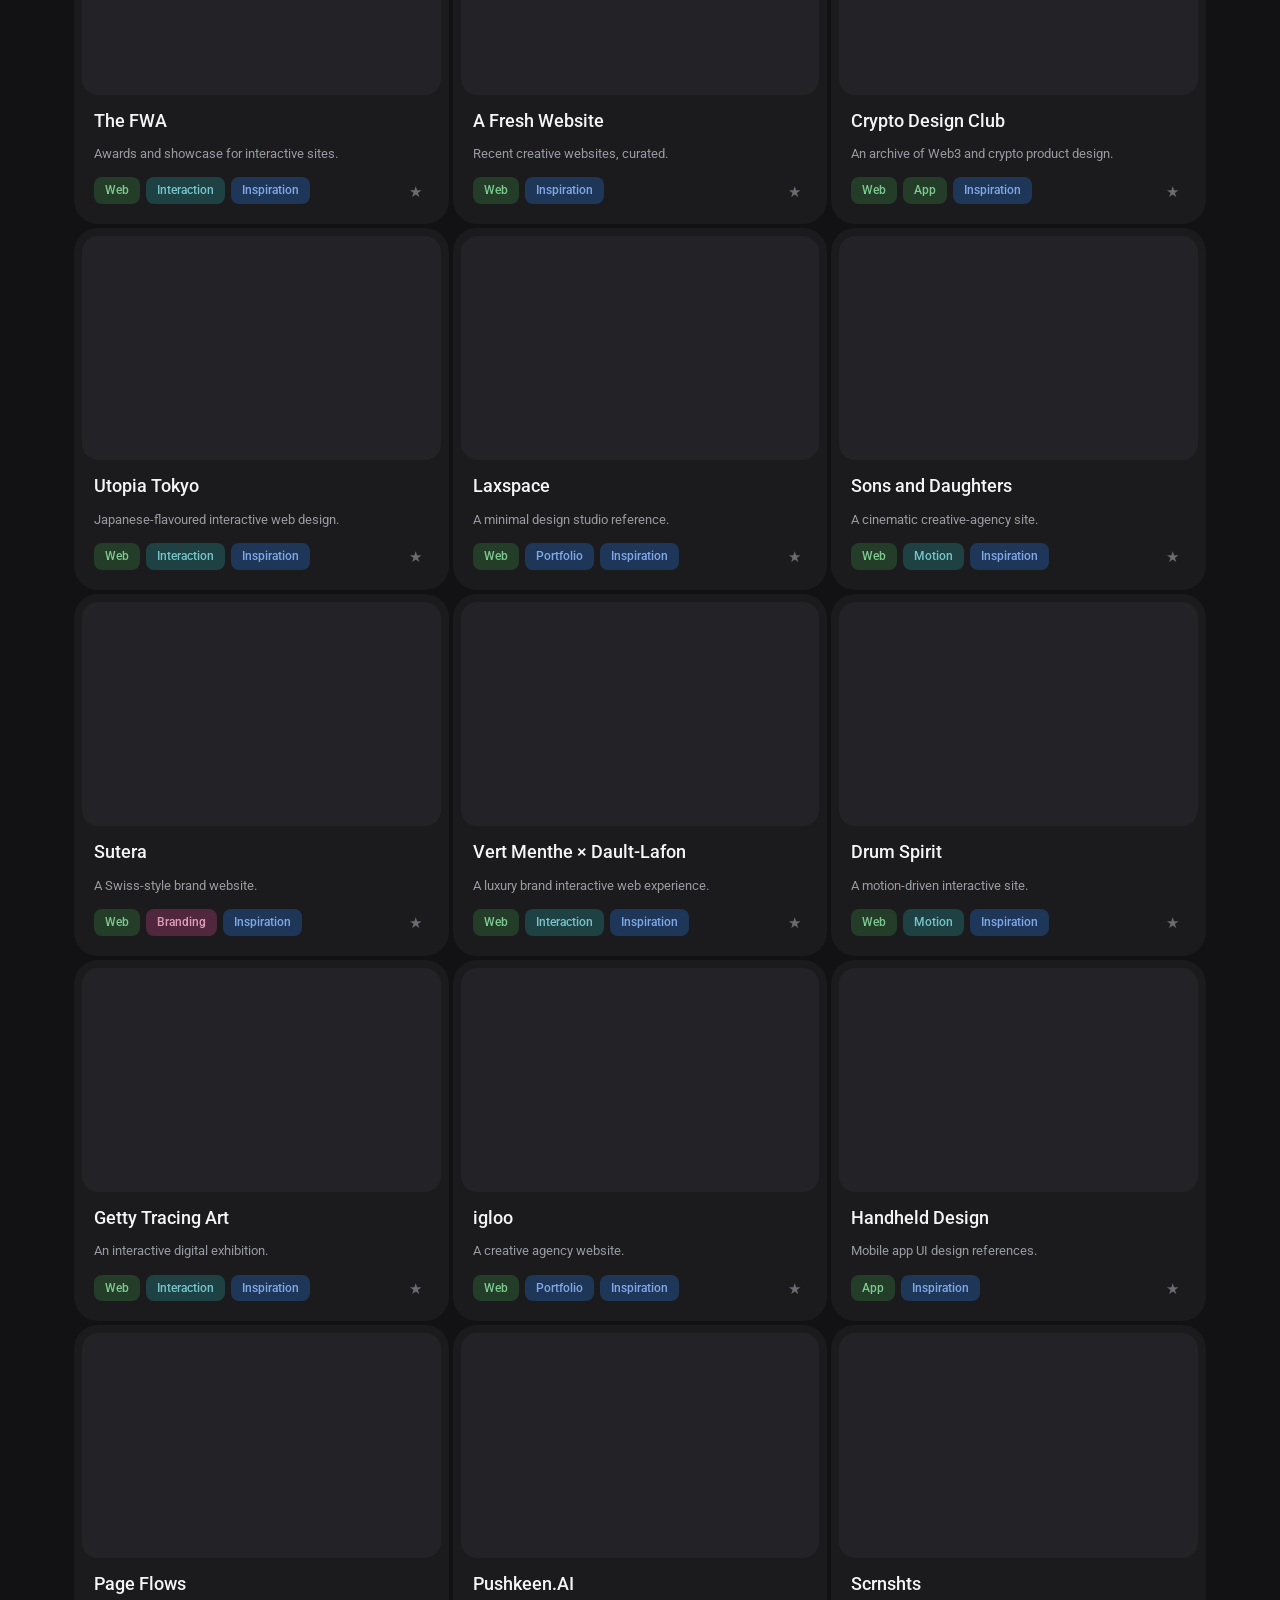
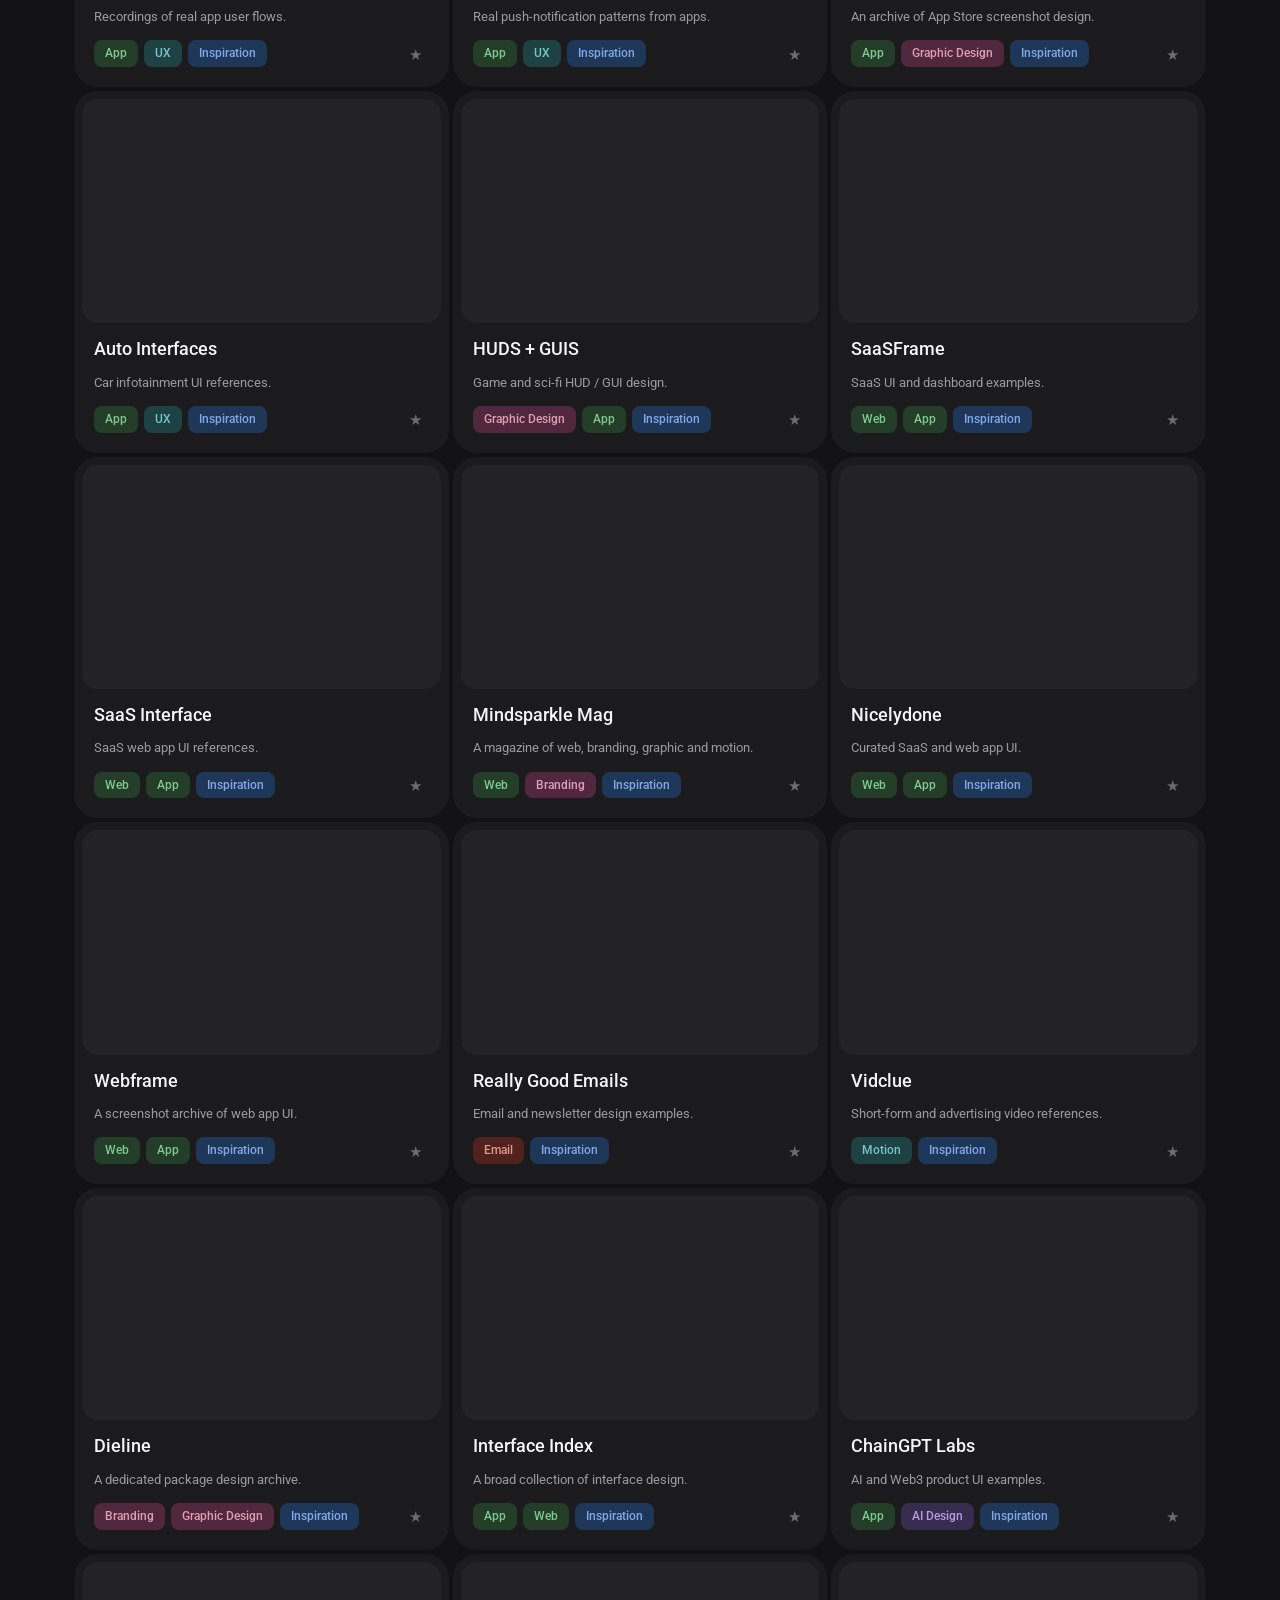
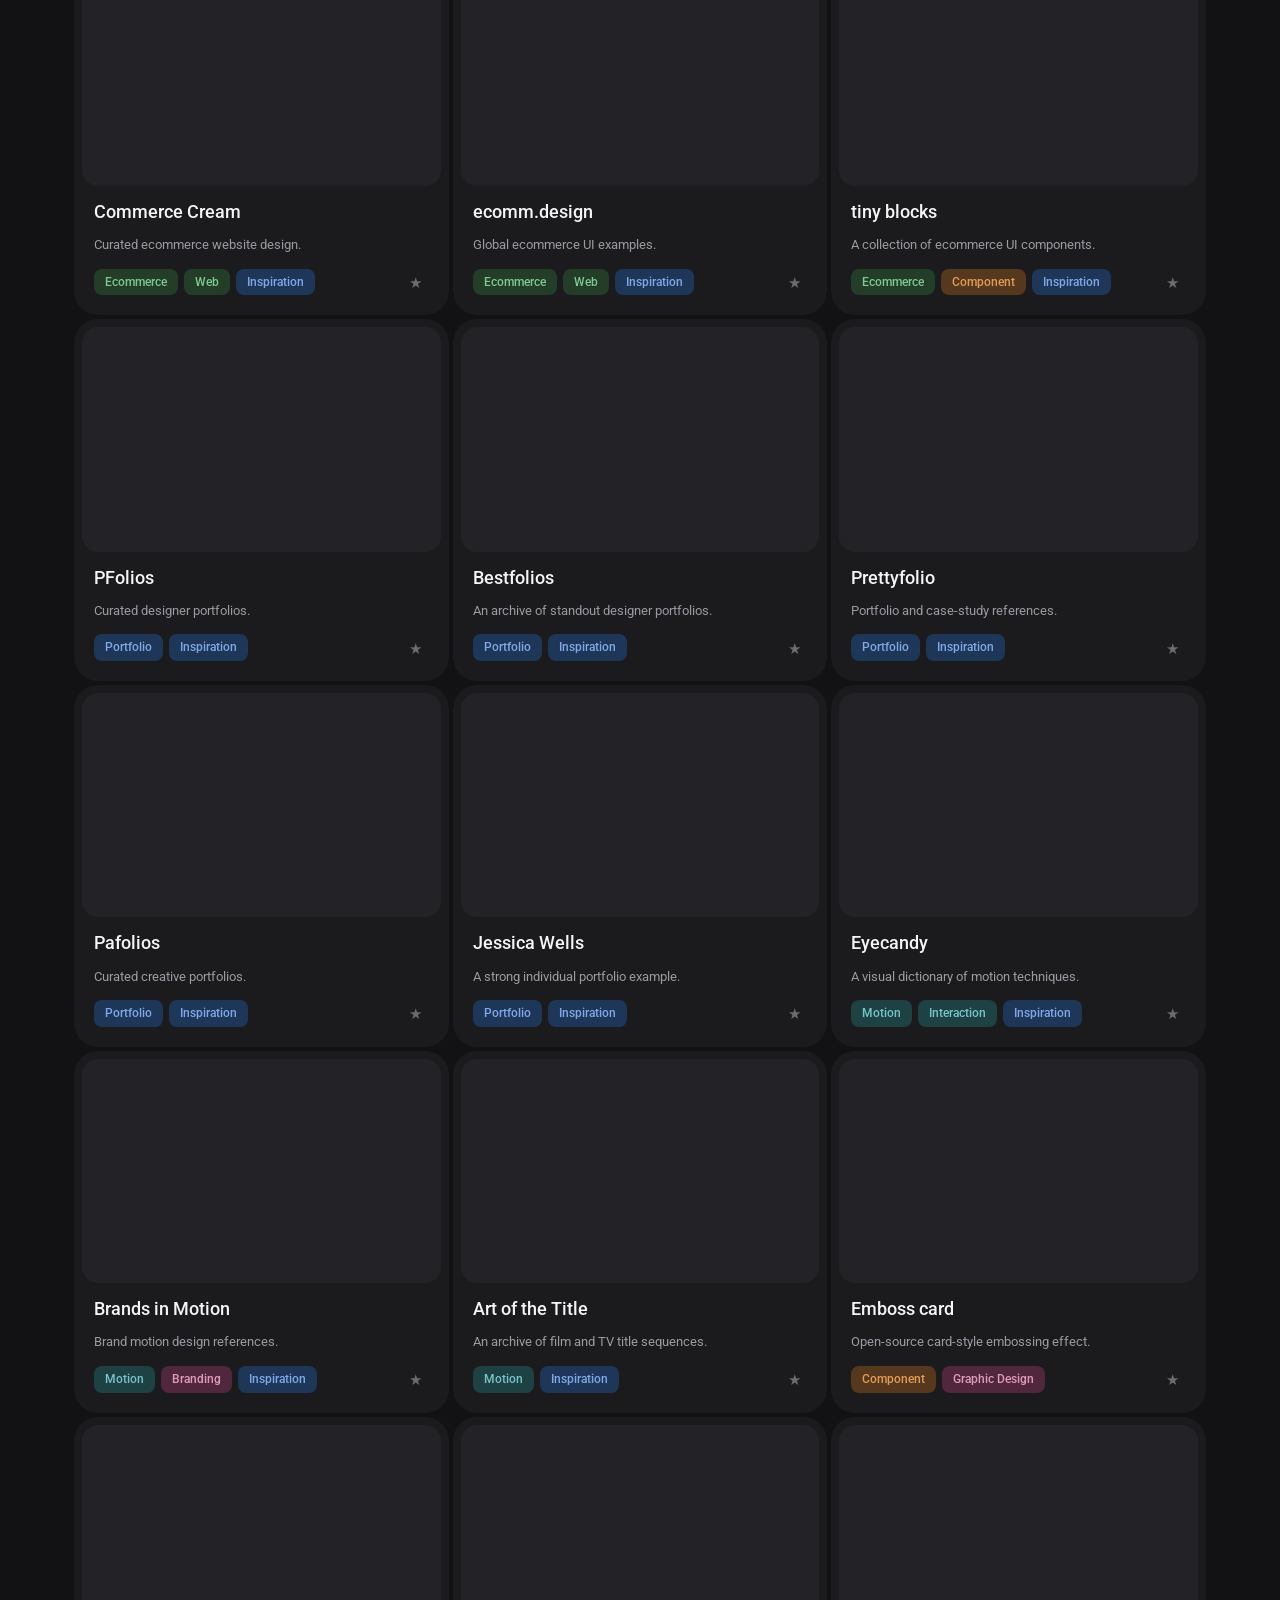
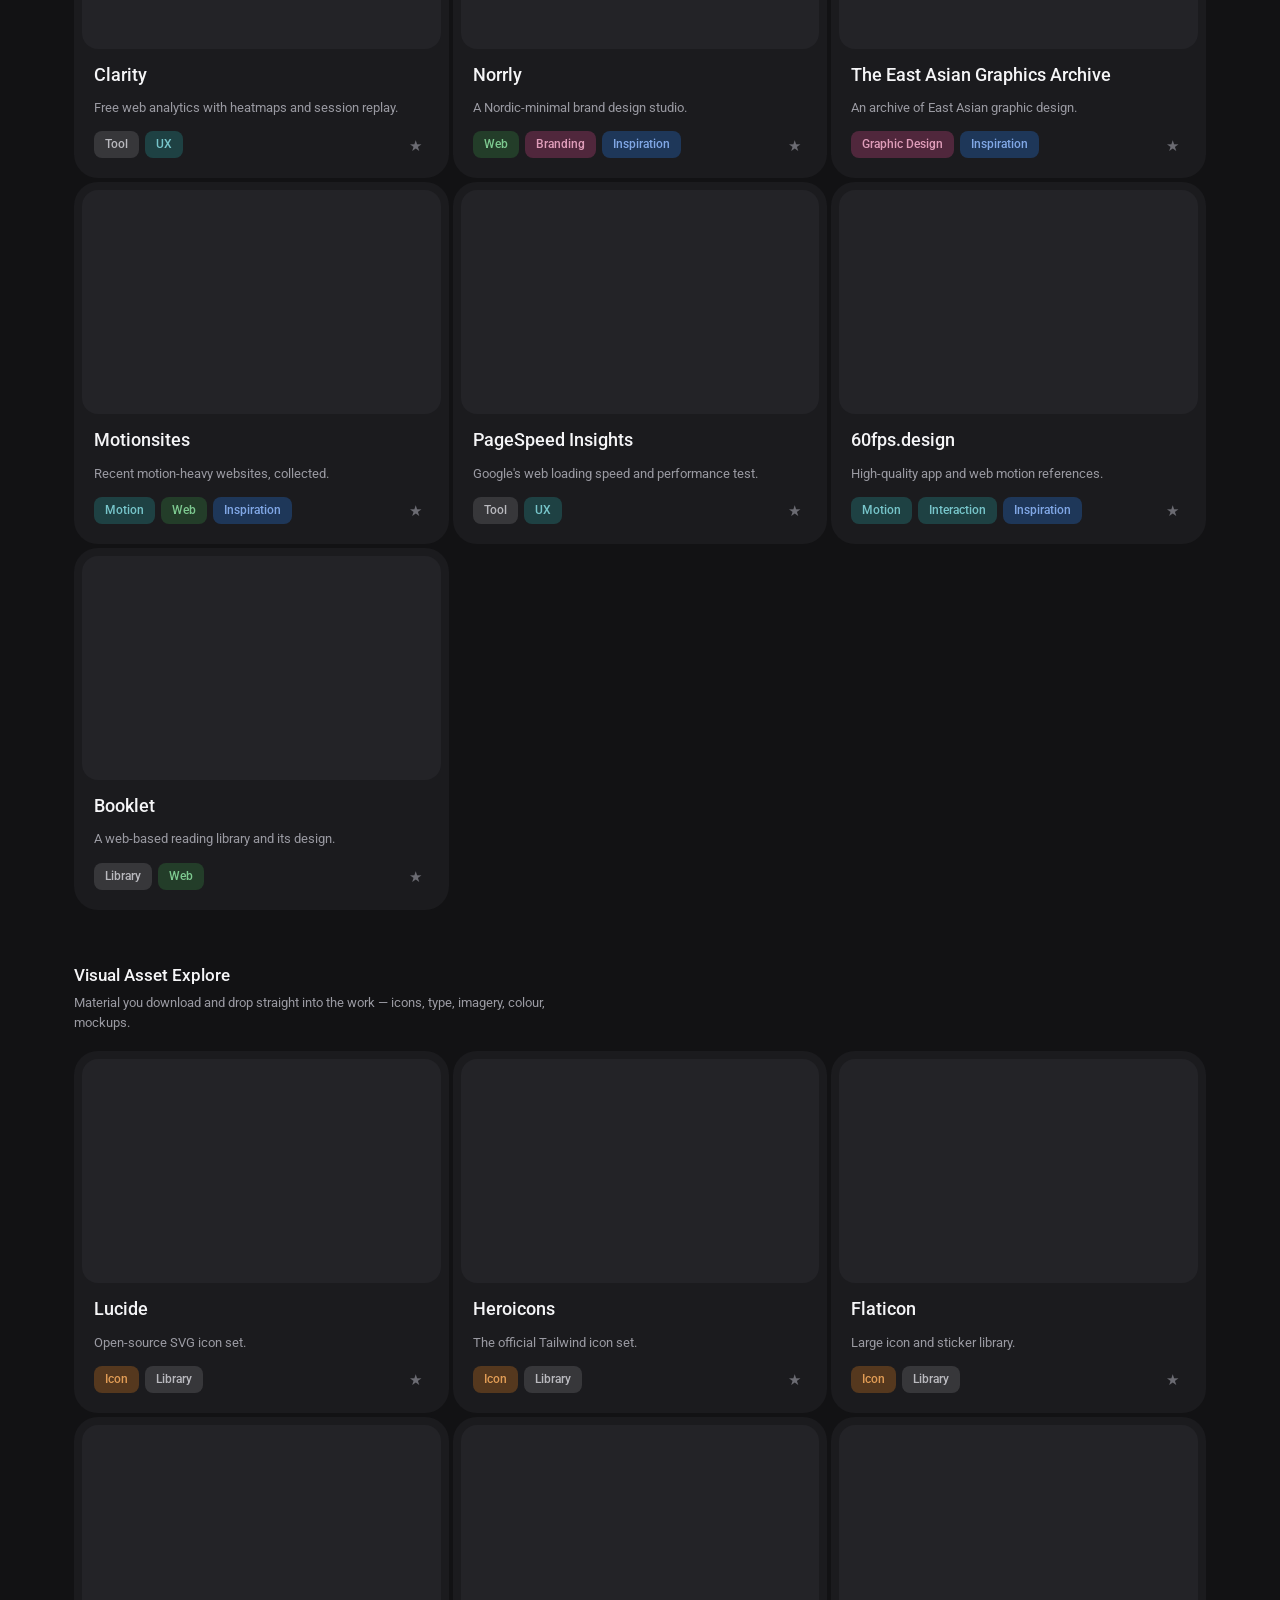
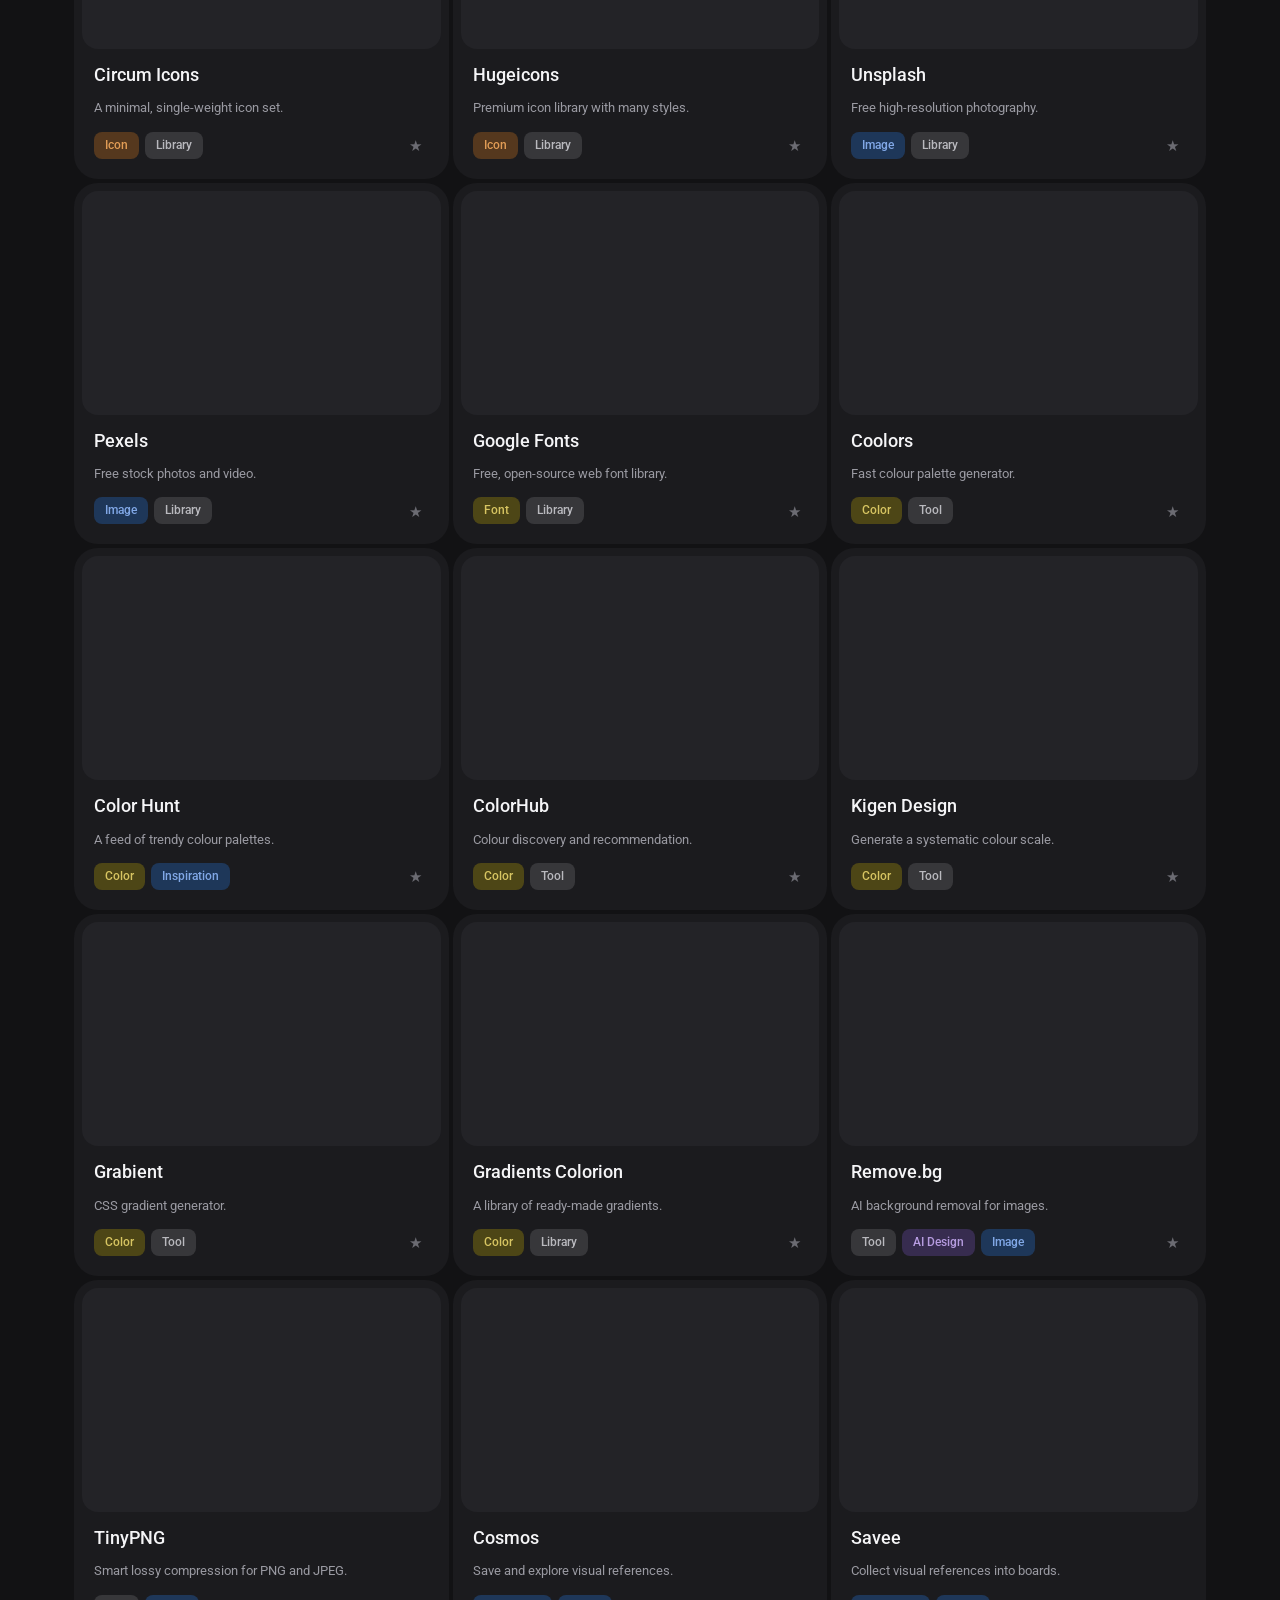
==== commit 11a21220: "Section header, recent-visited row, card cleanup, static hero image - Section header: "The starter l" ====
--- a/extension/explore.html
+++ b/extension/explore.html
@@ -65,6 +65,10 @@
           <span class="result-count" id="resultCount"></span>
           <button type="button" class="clear-btn" id="clearBtn" hidden>Clear filters</button>
         </div>
+        <div class="recent-row" id="recentRow" hidden>
+          <span class="recent-label">Recent</span>
+          <div class="recent-list" id="recentList"></div>
+        </div>
         <div class="tag-filter" id="tagFilter" role="group" aria-label="Filter by tag"></div>
       </div>
 
--- a/extension/explore.css
+++ b/extension/explore.css
@@ -55,7 +55,7 @@
 
 .hero { padding: 56px 0 52px; }
 .hero-grid {
-  display: grid; grid-template-columns: minmax(0, 1fr) minmax(0, 380px);
+  display: grid; grid-template-columns: minmax(0, 1fr) minmax(0, 320px);
   gap: 40px; align-items: start;
 }
 .hero-inner { max-width: 720px; }
@@ -92,18 +92,15 @@
 .hero-media {
   justify-self: end;
   width: 100%;
+  max-width: 324px;
   border-radius: 24px;
   overflow: hidden;
 }
-.hero-media img {
-  display: block; width: 100%; height: auto;
-  transition: transform 0.4s cubic-bezier(0.22, 1, 0.36, 1);
-}
-.hero-media:hover img { transform: scale(1.05); }
+.hero-media img { display: block; width: 100%; height: auto; }
 
 @media (max-width: 860px) {
   .hero-grid { grid-template-columns: 1fr; gap: 32px; }
-  .hero-media { justify-self: stretch; max-width: 380px; }
+  .hero-media { justify-self: start; }
 }
 .stat-row { display: flex; flex-wrap: wrap; gap: 10px 20px; font-size: 13px; color: var(--text-muted); }
 .stat-row b { color: var(--text-primary); font-weight: 500; font-variant-numeric: tabular-nums; }
@@ -140,6 +137,34 @@
 .clear-btn:hover { color: var(--text-primary); border-color: var(--text-muted); }
 .clear-btn[hidden] { display: none; }
 
+.recent-row { display: flex; align-items: center; gap: 10px; margin: 12px 0 14px; min-width: 0; }
+.recent-row[hidden] { display: none; }
+.recent-label {
+  flex-shrink: 0; font-size: 11px; font-weight: 500; letter-spacing: 0.08em;
+  text-transform: uppercase; color: var(--text-muted);
+}
+.recent-list { display: flex; gap: 8px; overflow-x: auto; scrollbar-width: none; padding-bottom: 2px; }
+.recent-list::-webkit-scrollbar { display: none; }
+.recent-chip {
+  display: inline-flex; align-items: center; gap: 4px; flex-shrink: 0;
+  border: 1px solid var(--border-strong); border-radius: 999px;
+  padding: 4px 5px 4px 13px; background: transparent; transition: border-color .15s ease;
+}
+.recent-chip:hover { border-color: var(--text-muted); }
+.recent-chip > a {
+  font-size: 12px; font-weight: 500; color: var(--text-secondary);
+  text-decoration: none; white-space: nowrap;
+}
+.recent-chip:hover > a { color: var(--text-primary); }
+.recent-del {
+  display: flex; align-items: center; justify-content: center;
+  width: 17px; height: 17px; flex-shrink: 0; border: none; border-radius: 50%;
+  background: transparent; color: var(--text-muted); cursor: var(--cur-link);
+  transition: color .15s ease, background .15s ease;
+}
+.recent-del:hover { color: var(--text-primary); background: var(--bg-elevated); }
+.recent-del svg { width: 11px; height: 11px; }
+
 .tag-filter { display: flex; flex-wrap: wrap; gap: 7px; }
 .tag {
   display: inline-flex; align-items: center; gap: 6px; border-radius: 8px;
@@ -211,7 +236,6 @@
   color: var(--text-primary); text-decoration: none;
 }
 .card-name:hover { color: var(--accent); }
-.card-domain { font-family: var(--font-mono); font-size: 11.5px; color: var(--text-muted); word-break: break-all; }
 .card-desc {
   font-size: 13px; color: var(--text-secondary); margin: 0;
   display: -webkit-box; -webkit-line-clamp: 3; -webkit-box-orient: vertical; overflow: hidden;
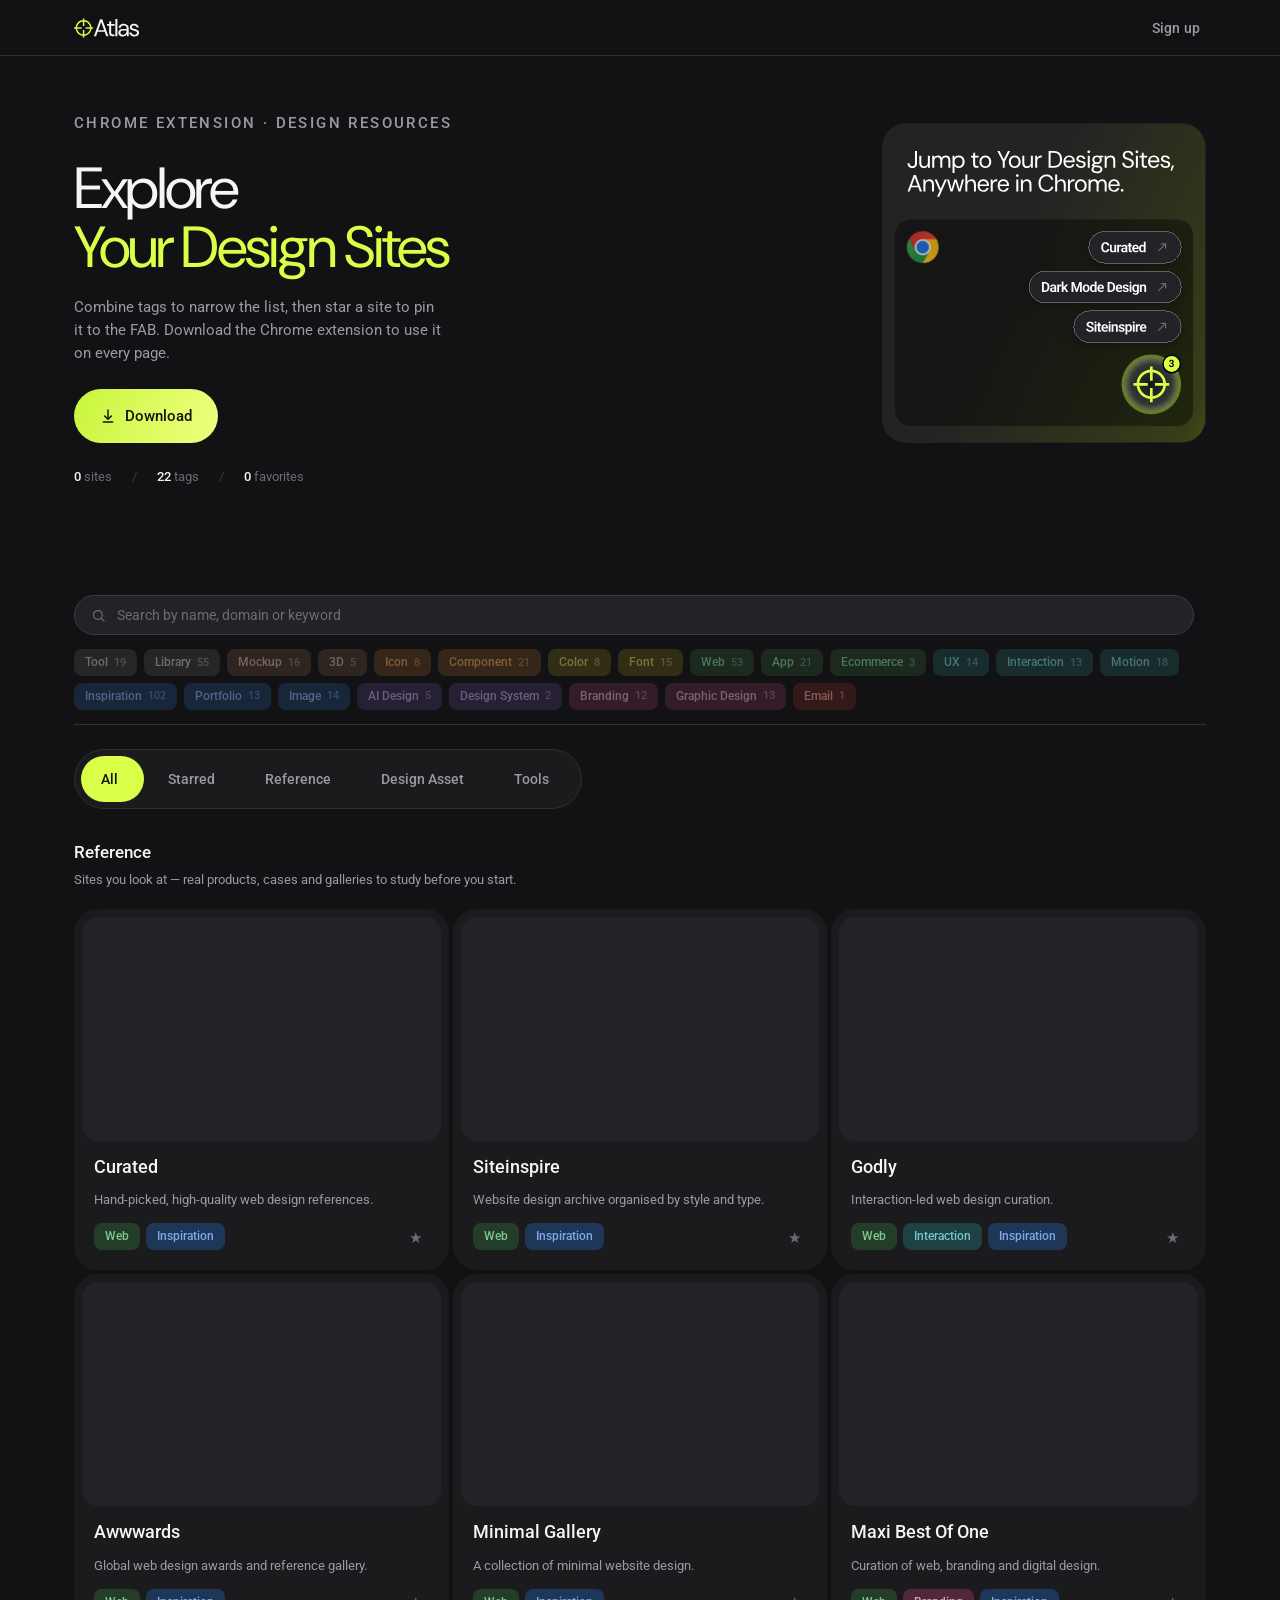
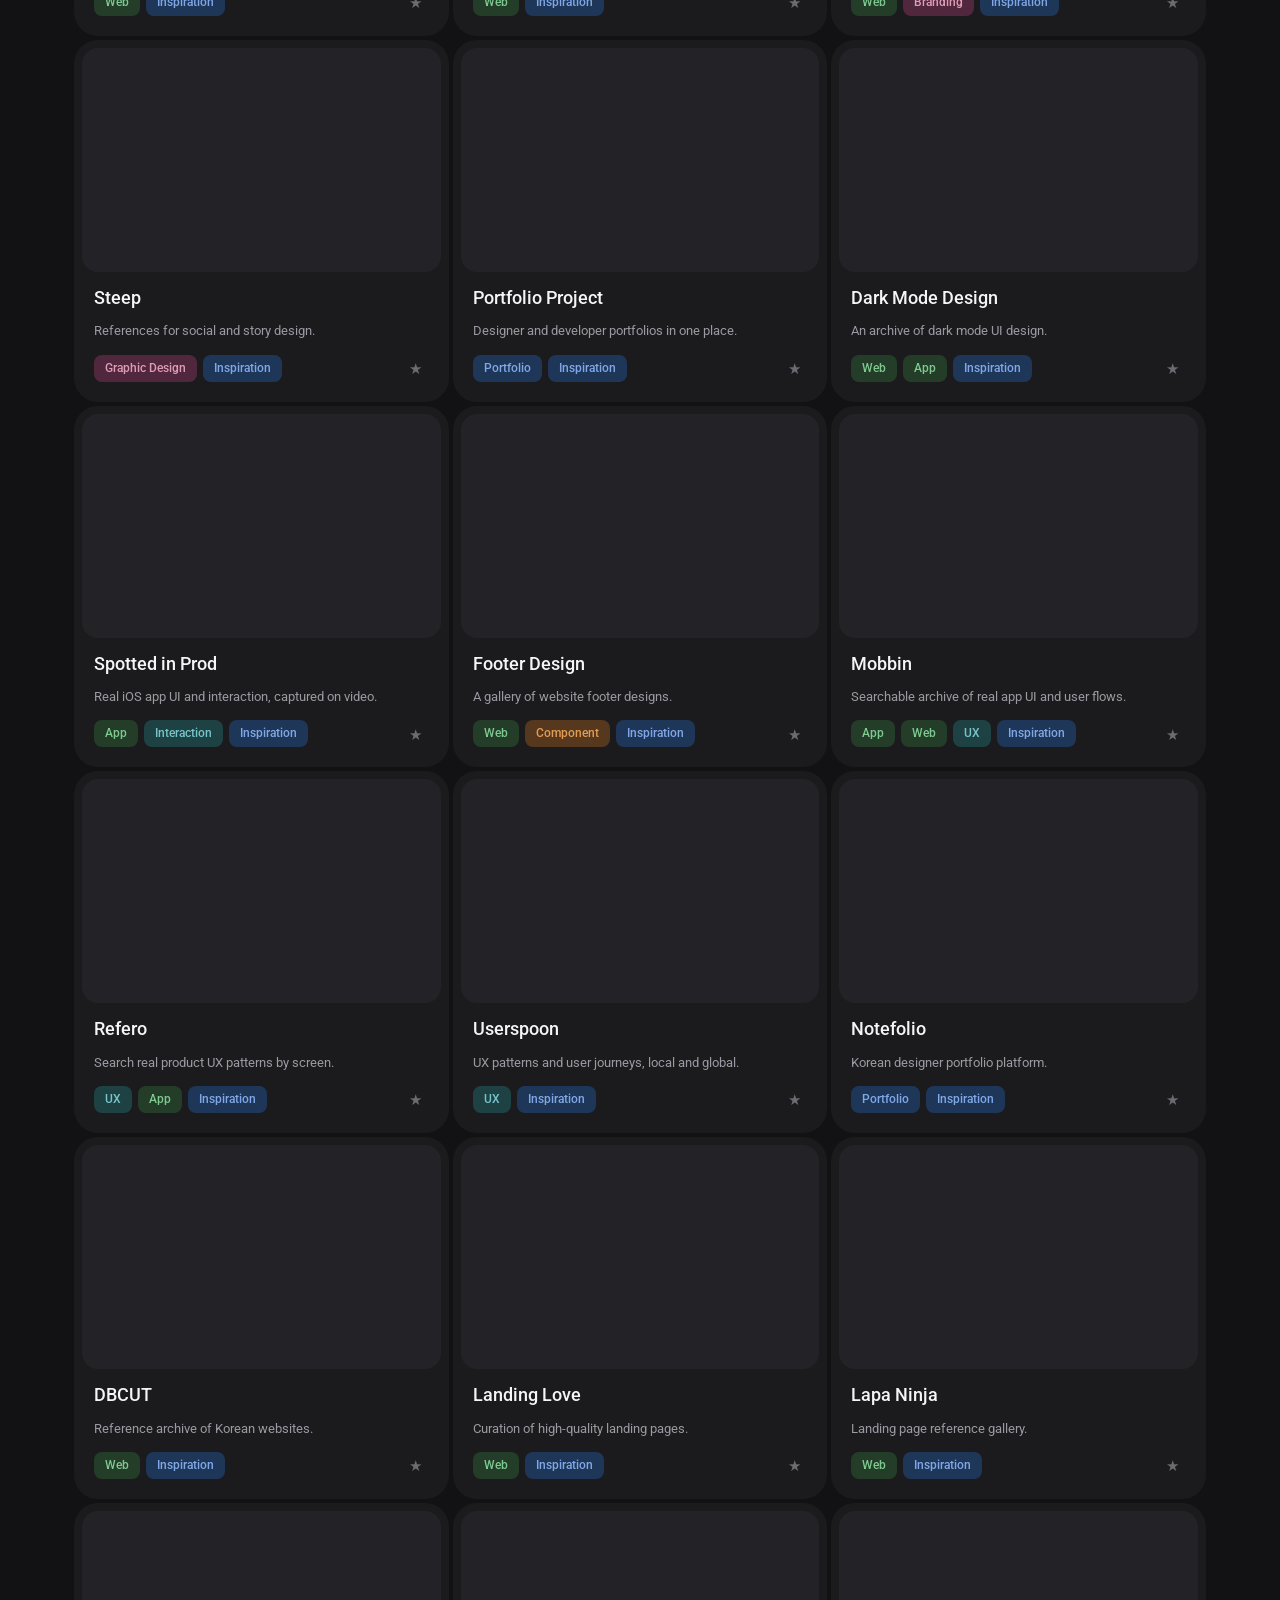
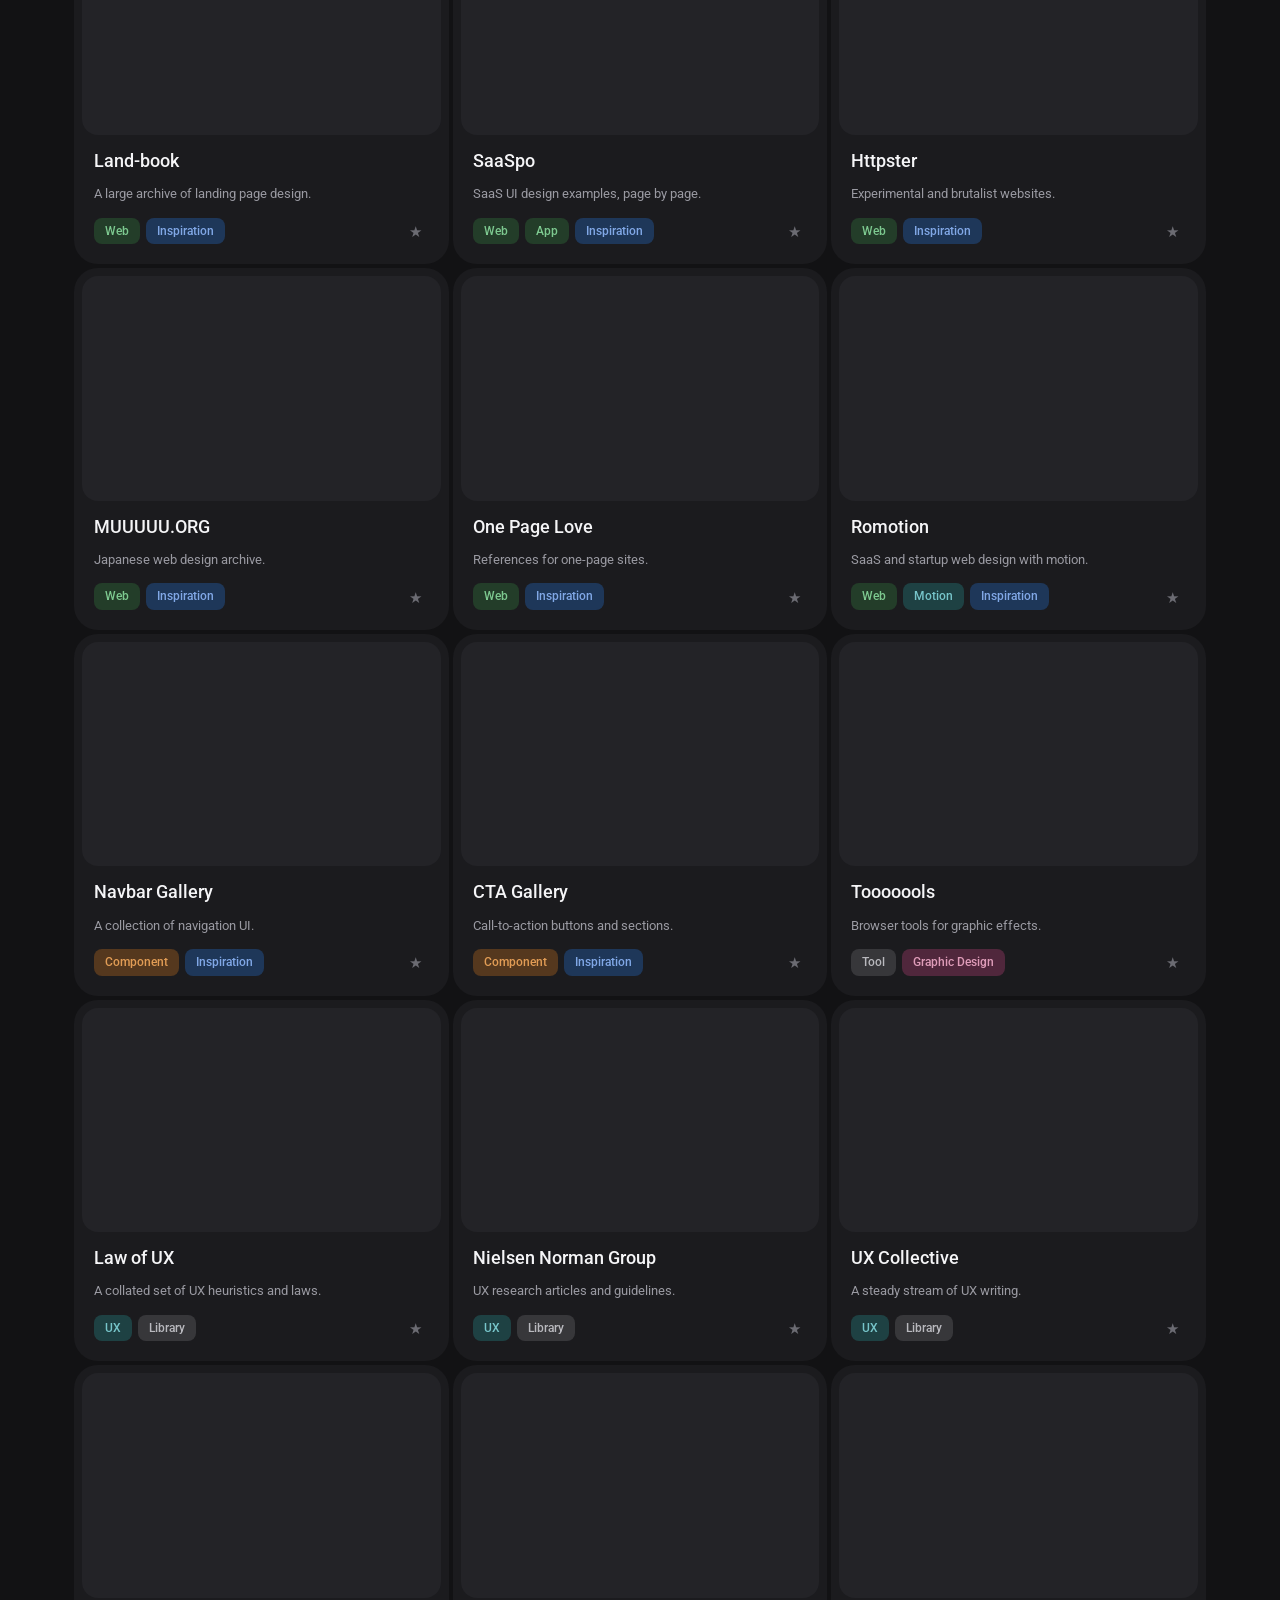
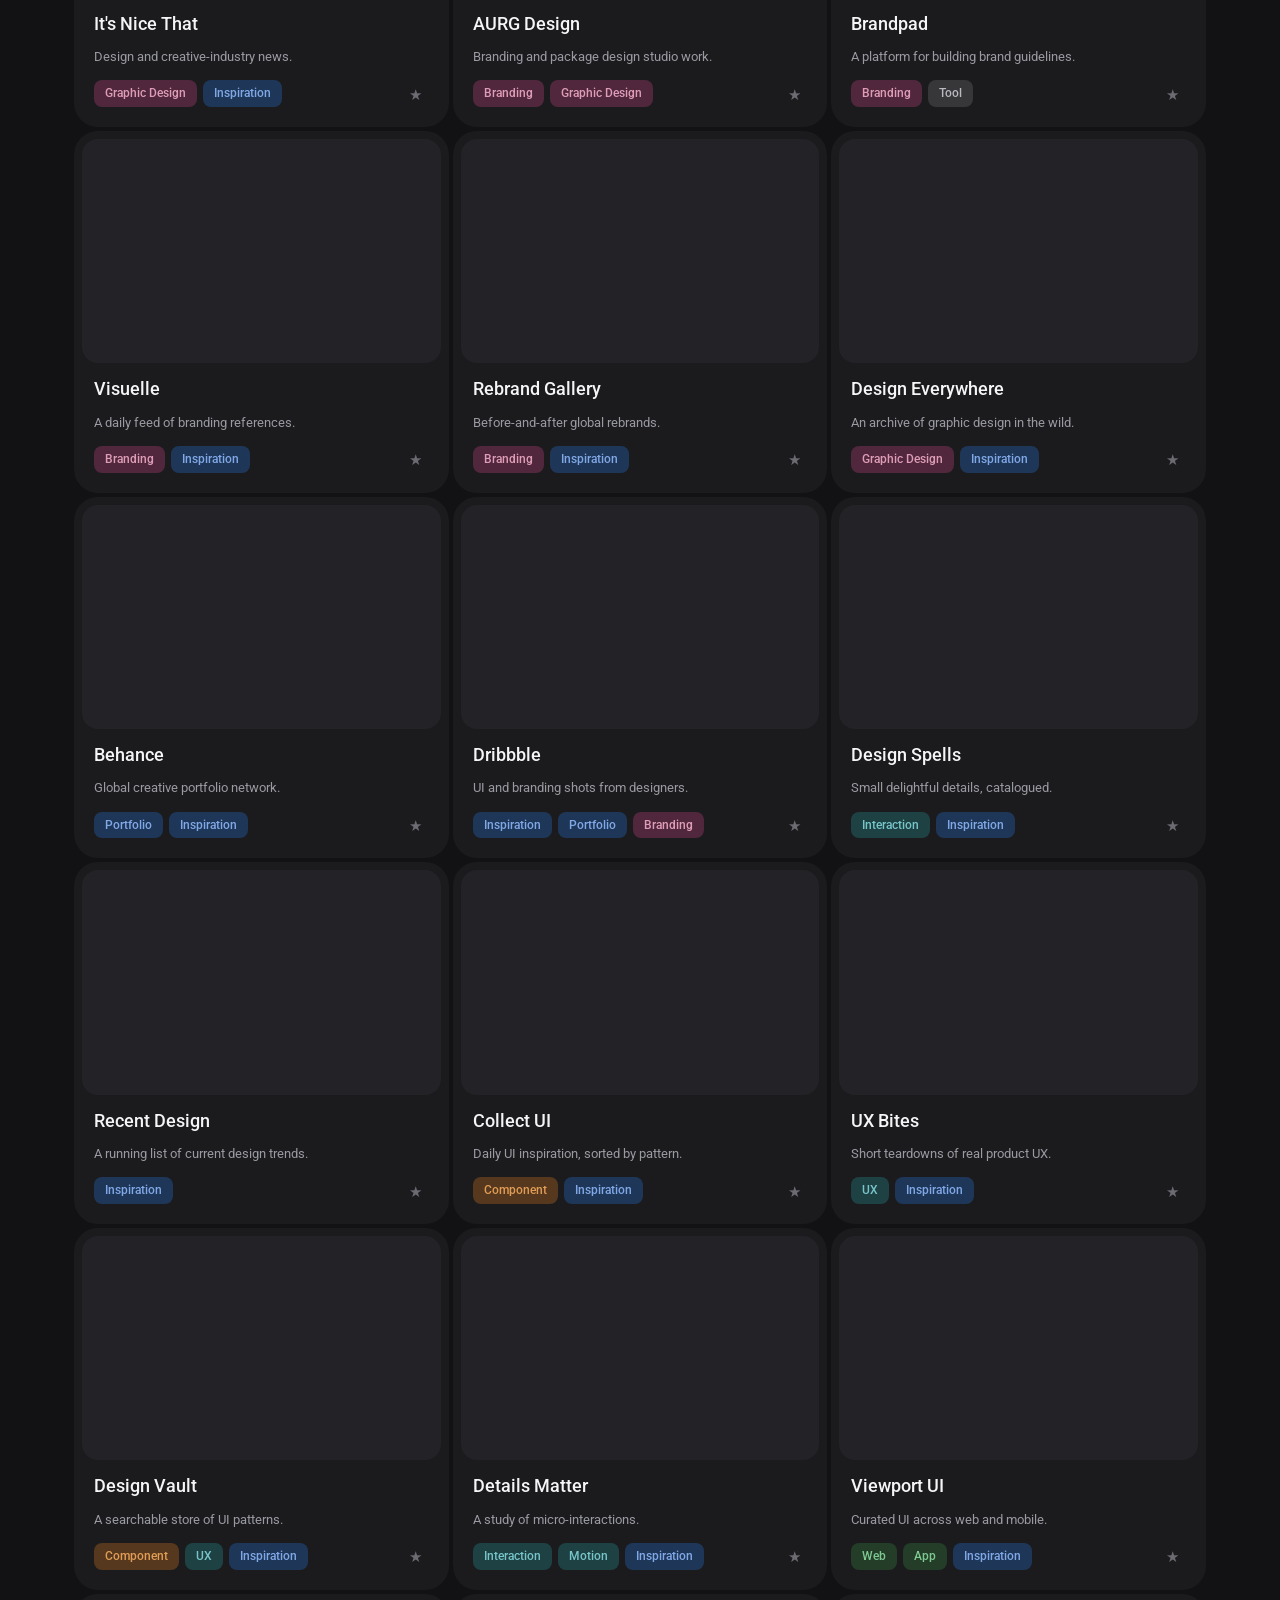
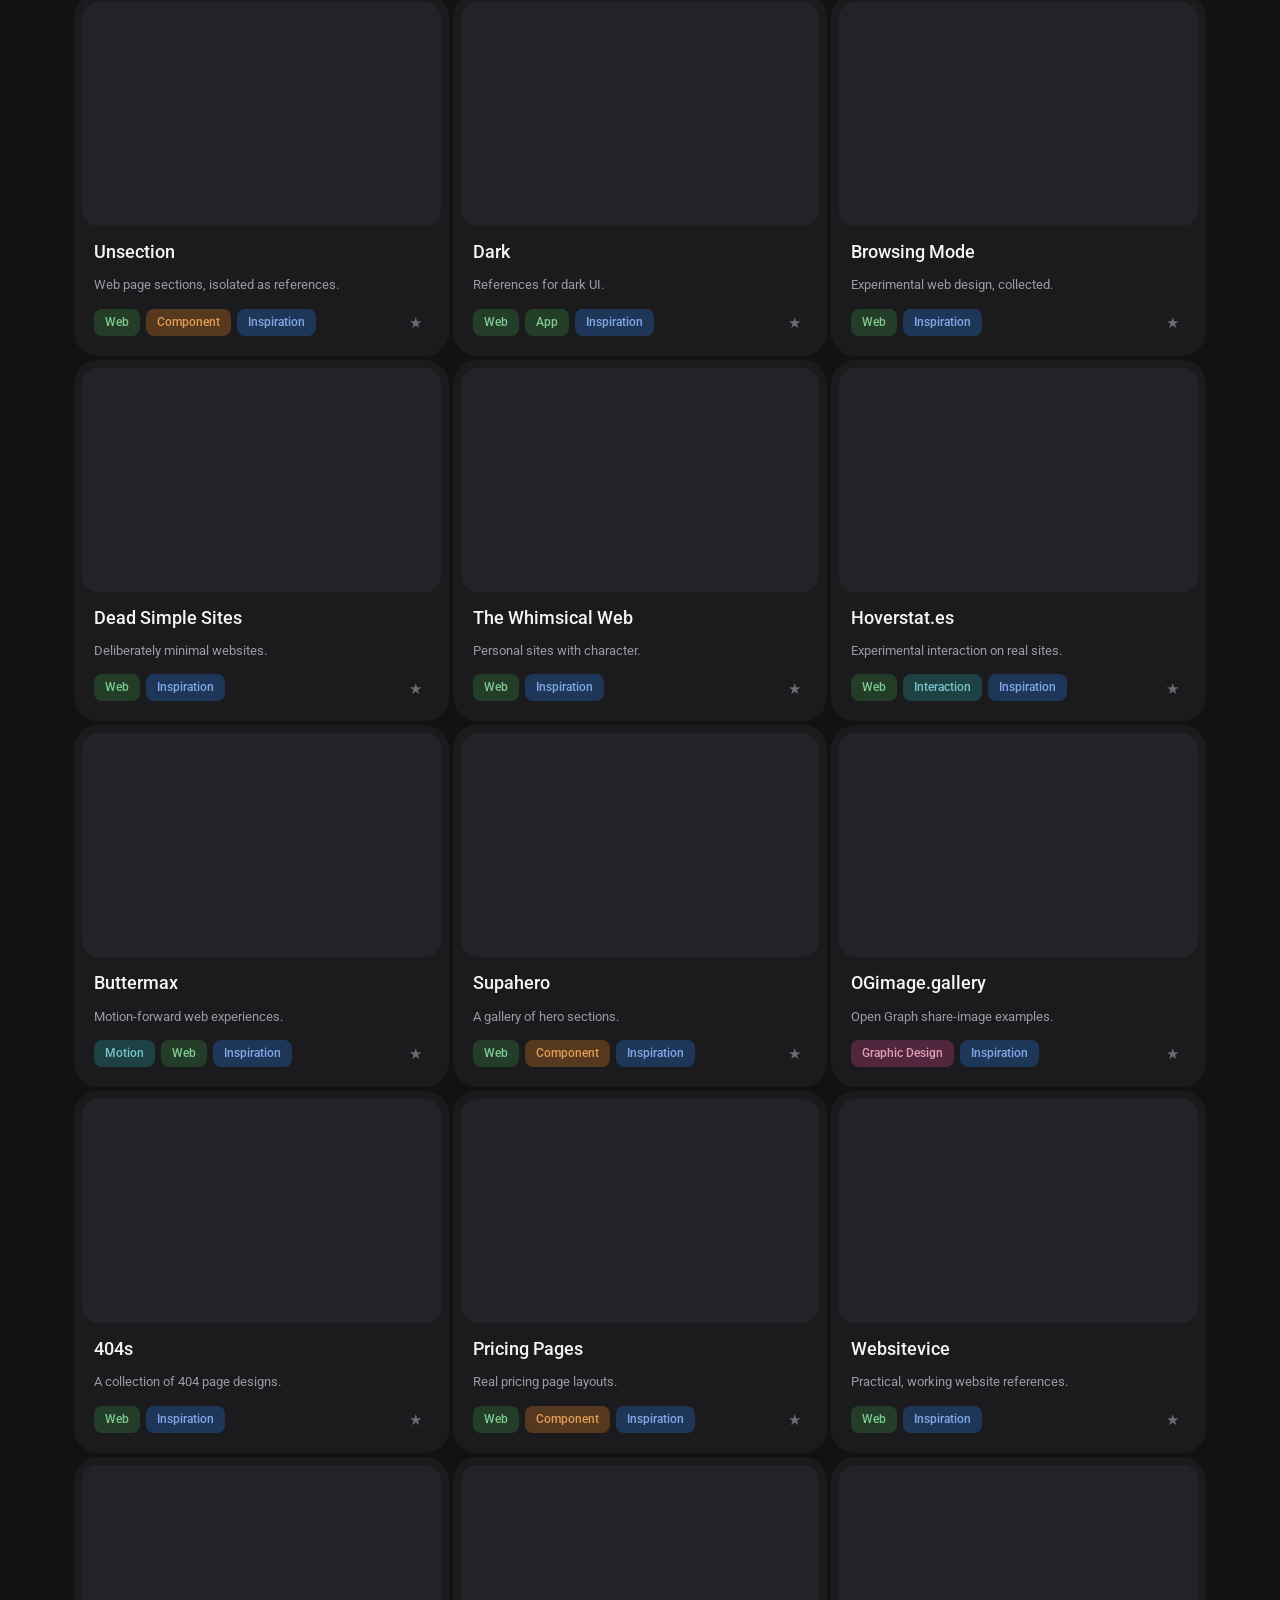
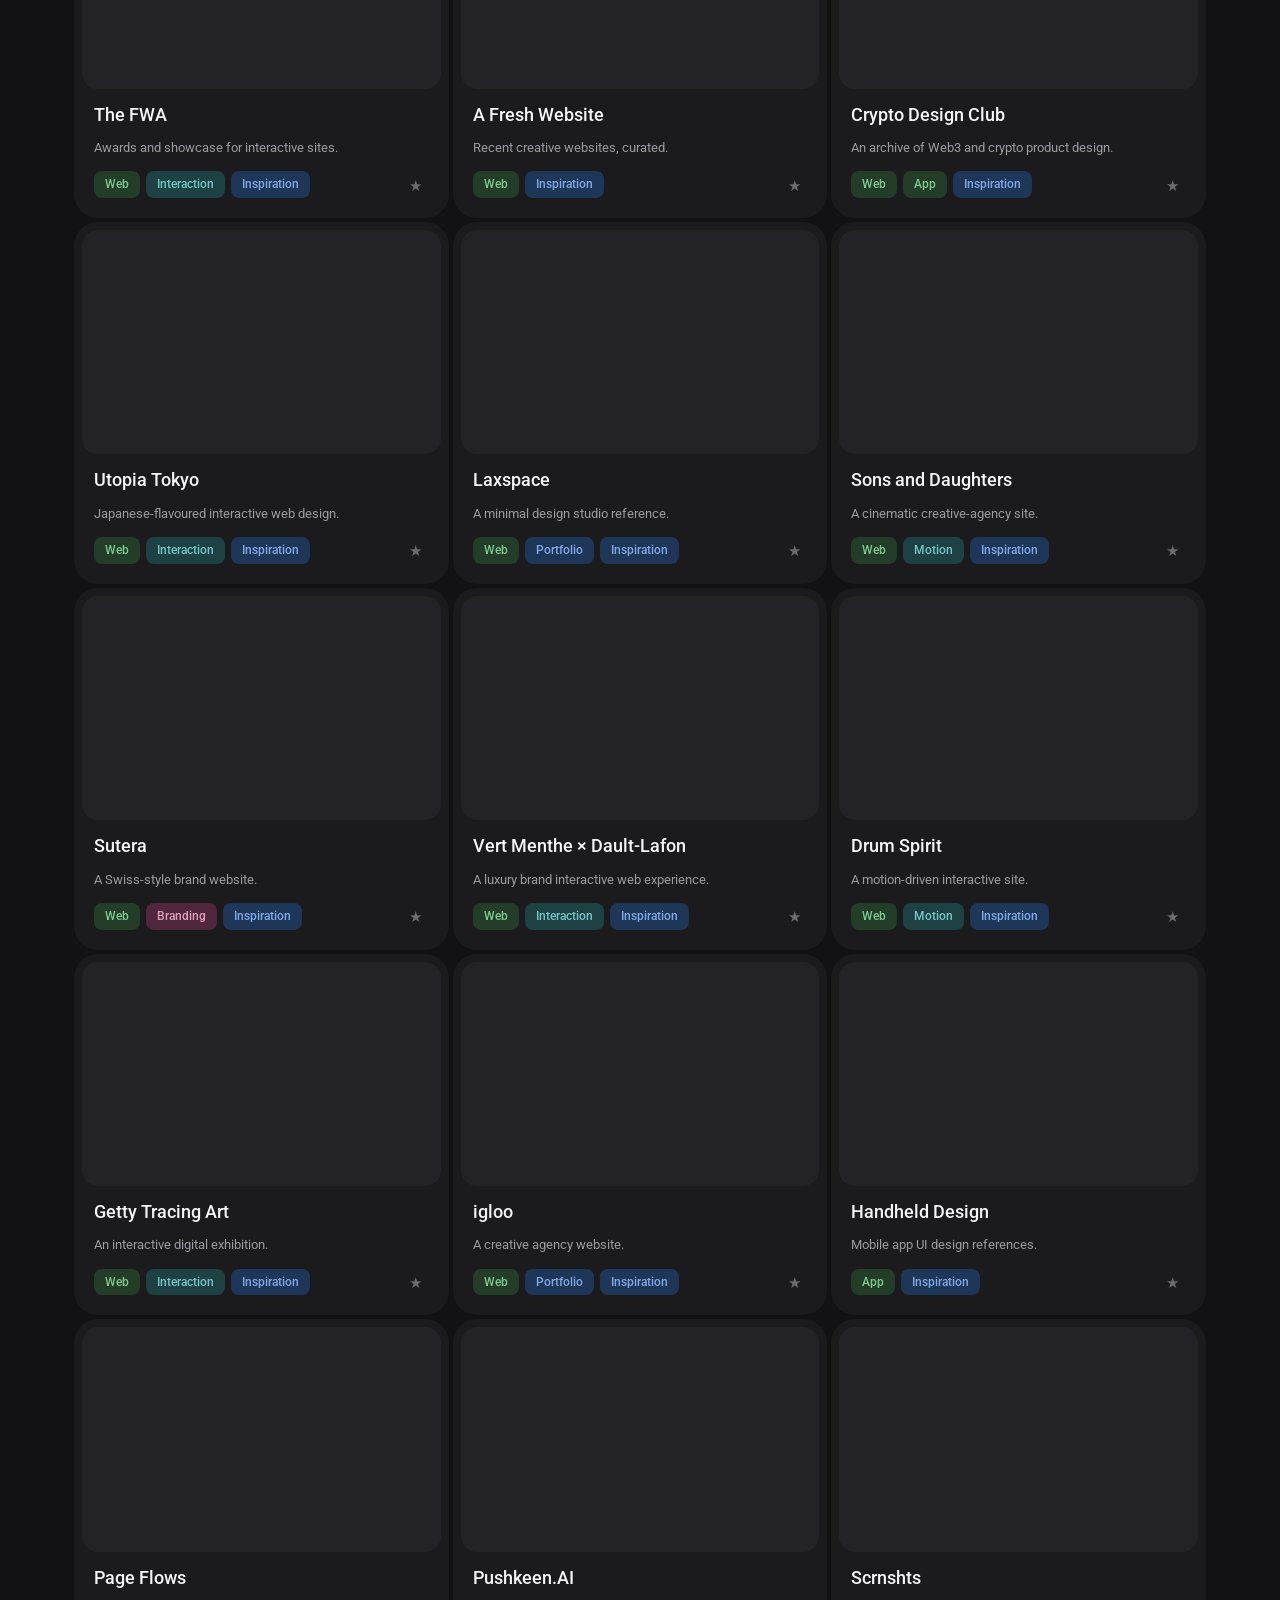
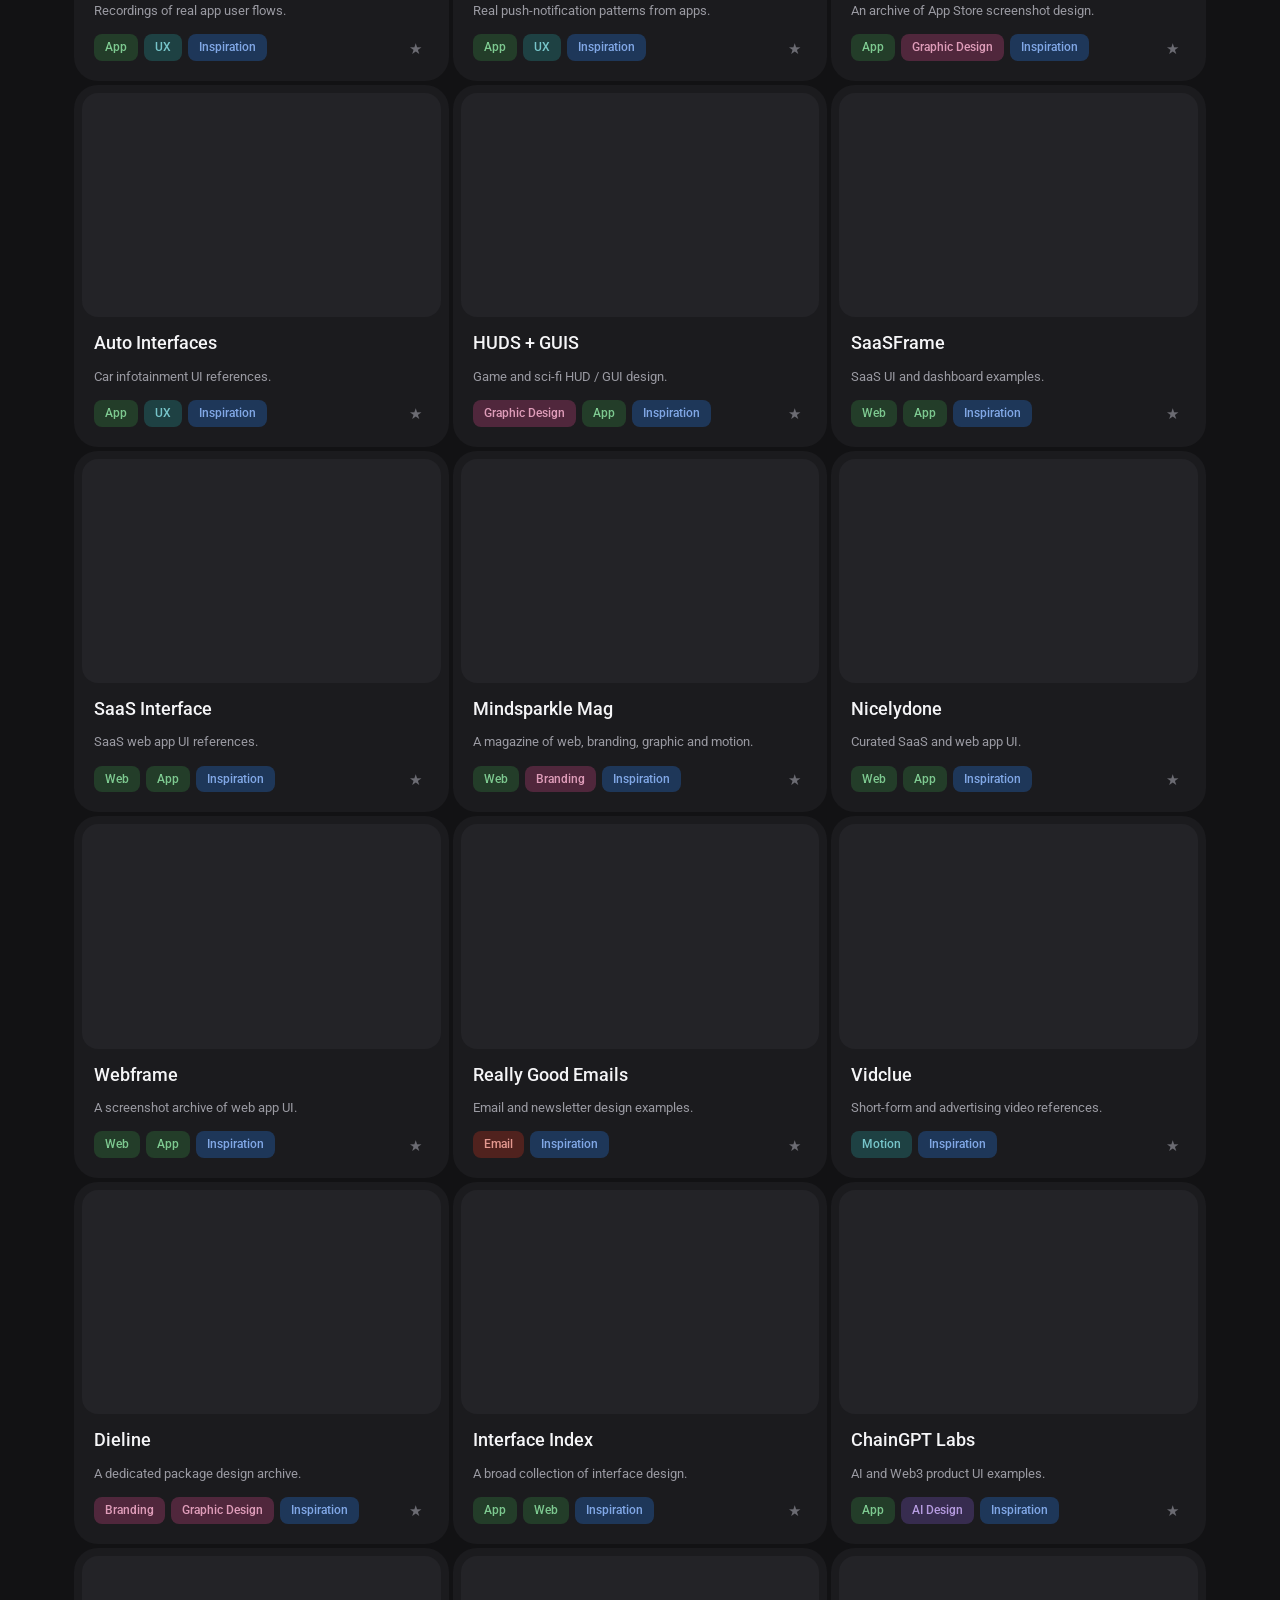
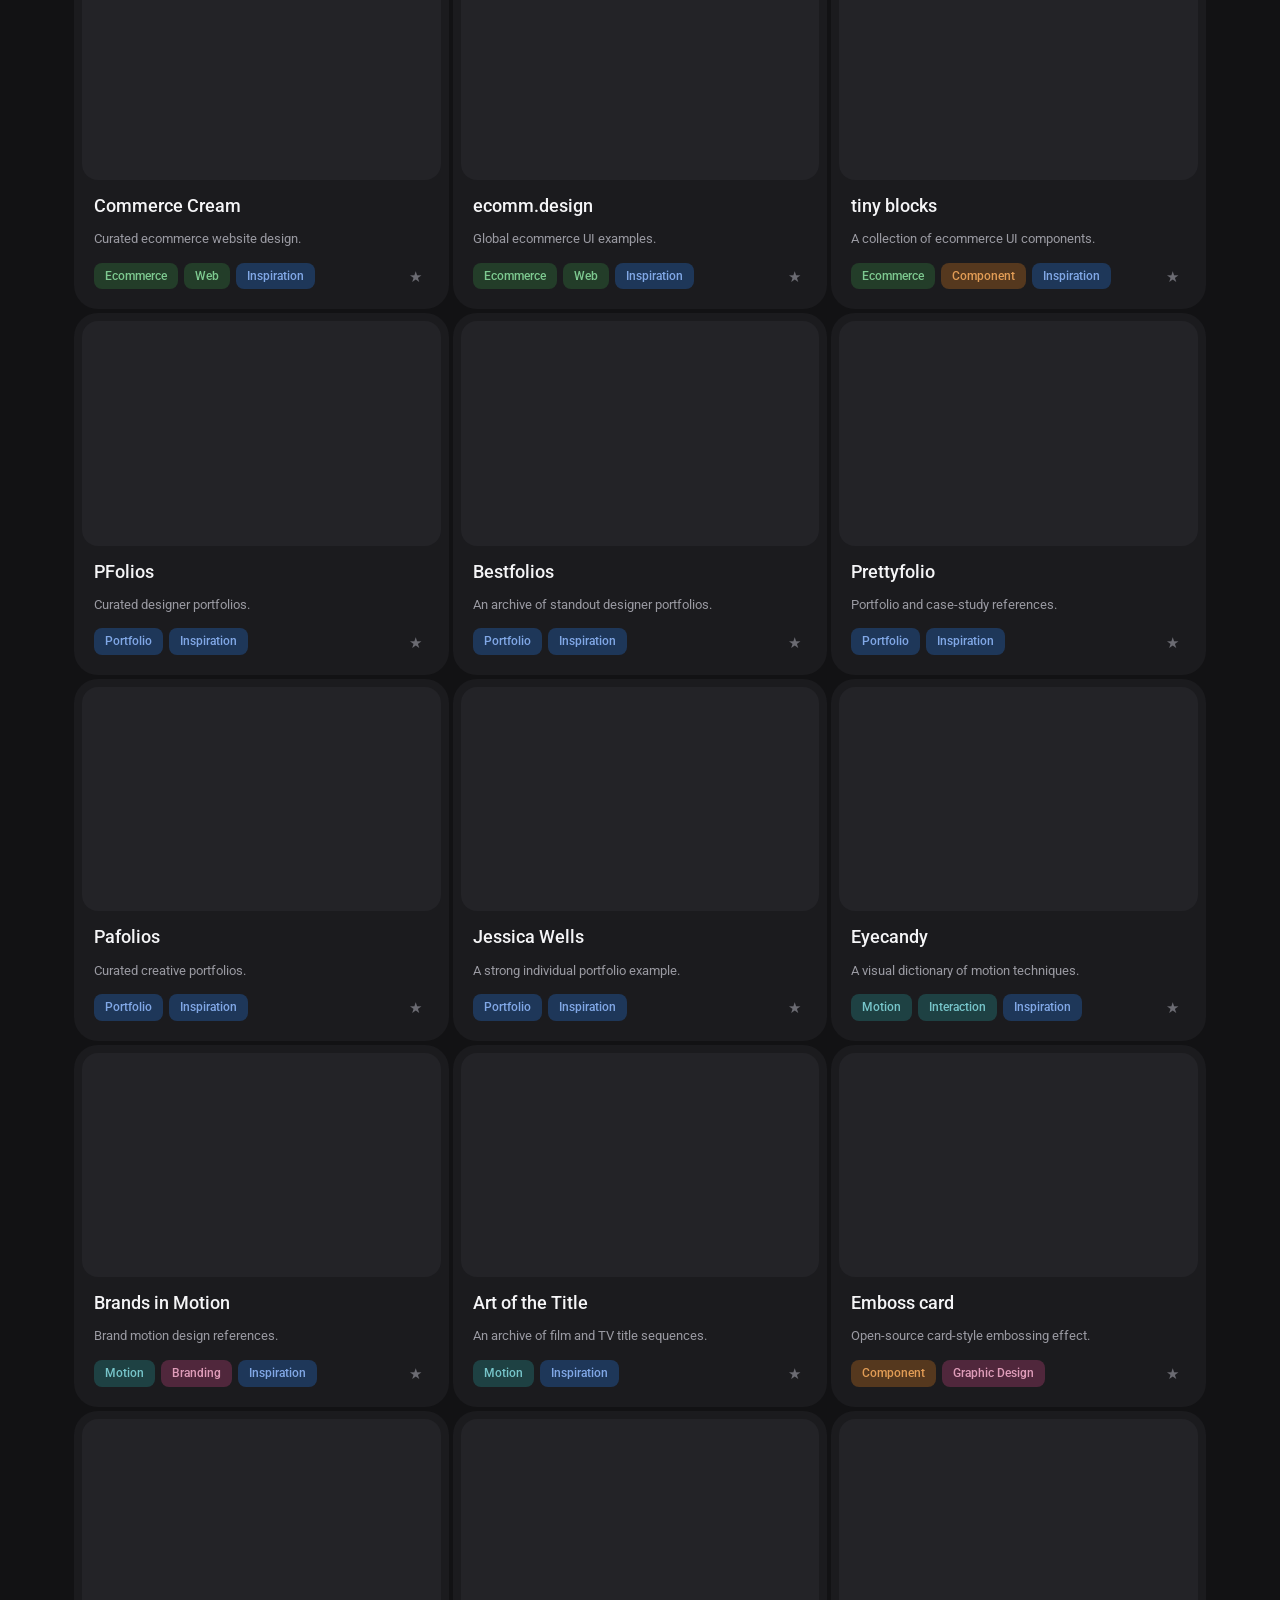
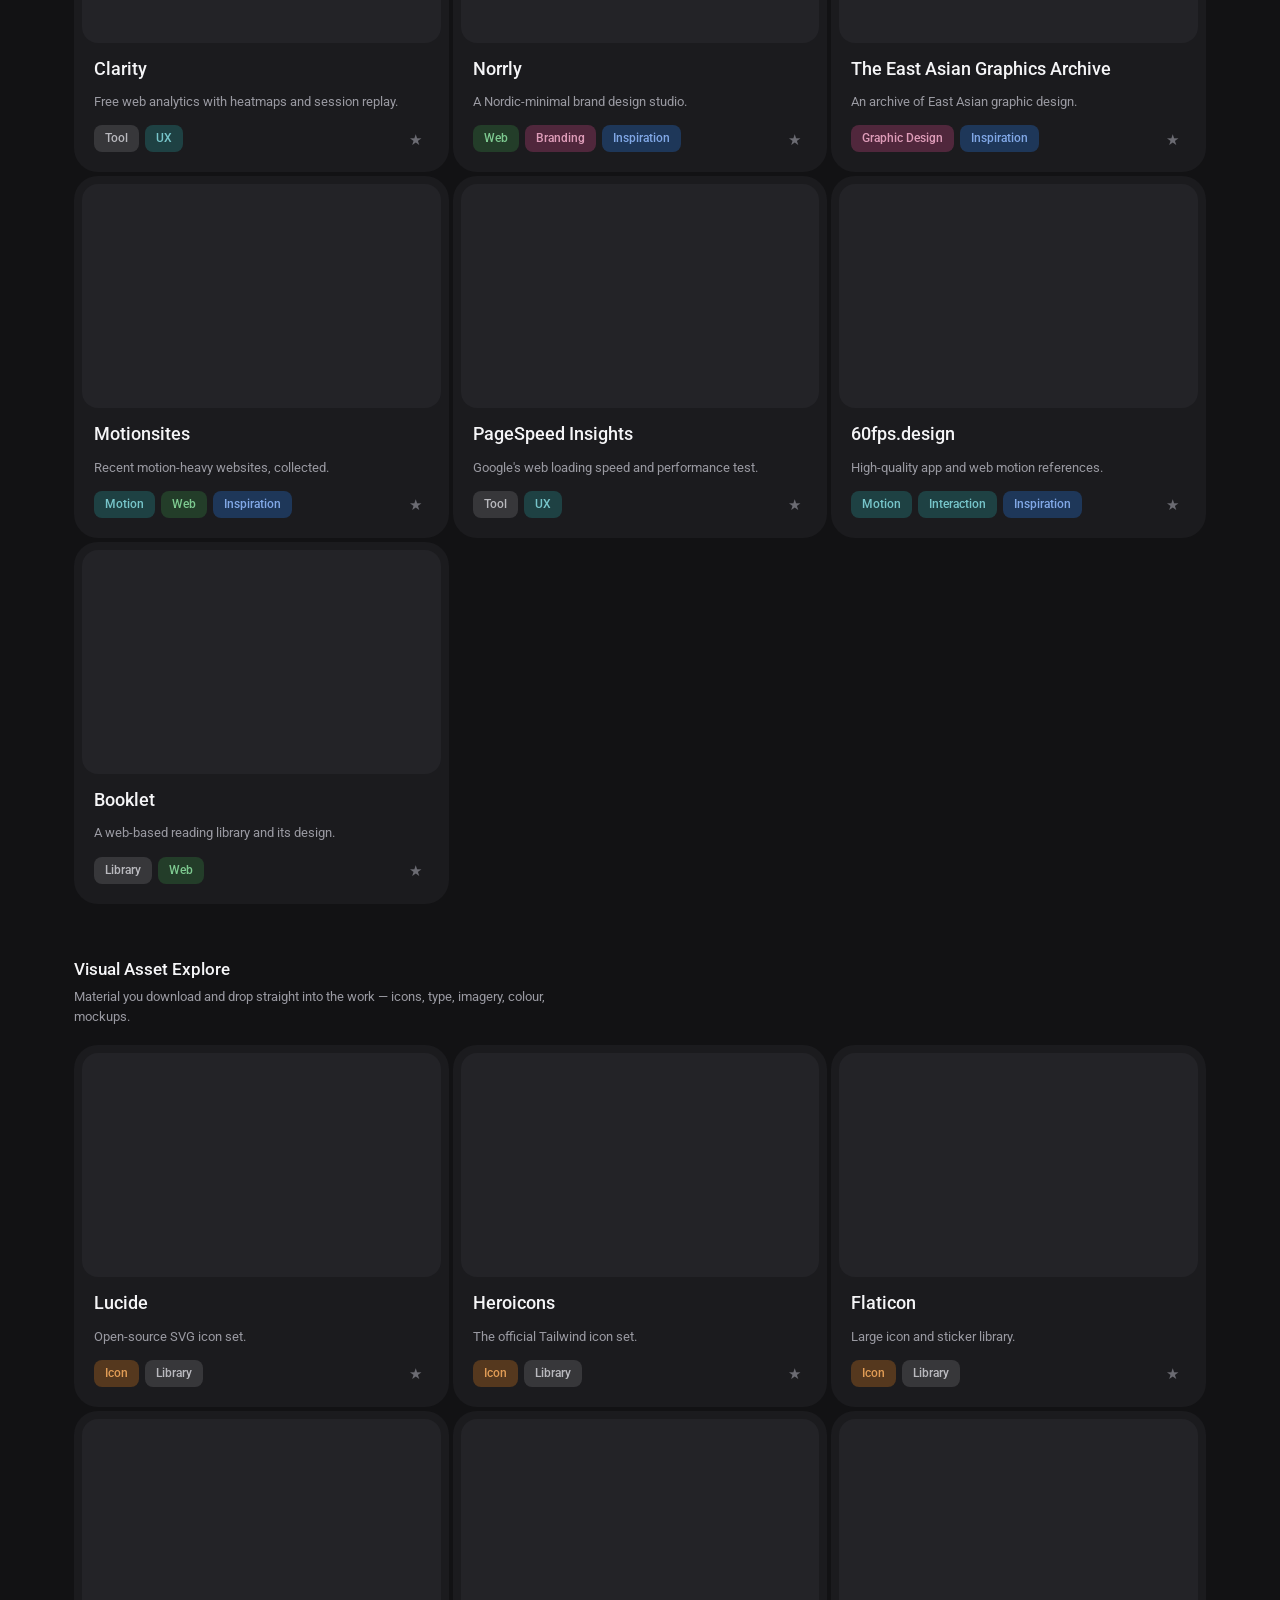
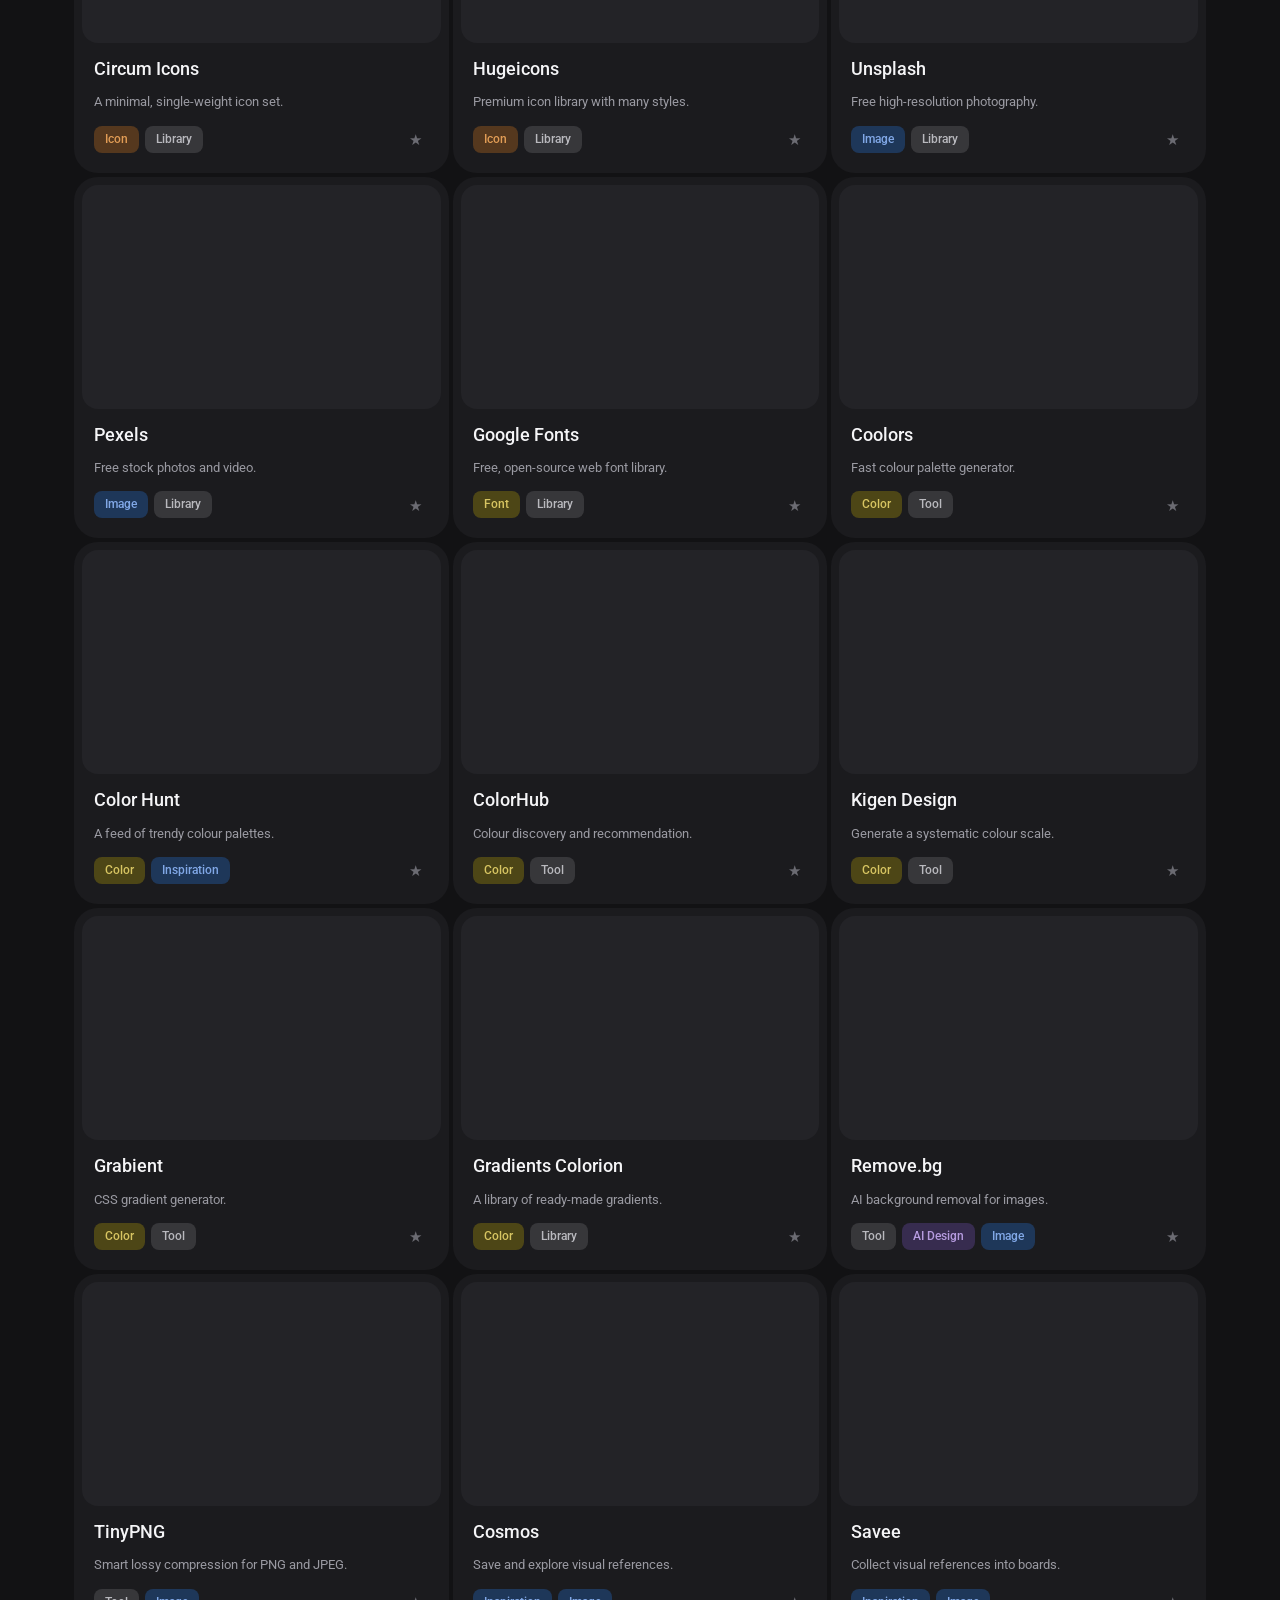
==== commit efc19302: "Hero background animation (ThreeUI data-pixel arc); Image.svg; bottom-align - Hero background: port " ====
--- a/extension/explore.html
+++ b/extension/explore.html
@@ -7,6 +7,7 @@
 <link rel="preconnect" href="https://fonts.googleapis.com" />
 <link rel="preconnect" href="https://fonts.gstatic.com" crossorigin />
 <link href="https://fonts.googleapis.com/css2?family=Roboto:wght@400;500&family=DM+Sans:opsz,wght@9..40,400;9..40,500&display=swap" rel="stylesheet" />
+<link rel="stylesheet" href="threeui-predictive-arc.css" />
 <link rel="stylesheet" href="explore.css" />
 </head>
 <body>
@@ -27,6 +28,7 @@
 
 <main>
   <section class="hero">
+    <div class="hero-arc-bg" aria-hidden="true"><div id="heroArc"></div></div>
     <div class="wrap hero-grid">
       <div class="hero-inner">
         <p class="eyebrow">Chrome extension &middot; Design resources</p>
@@ -38,16 +40,18 @@
           </svg>
           Download
         </a>
-        <div class="stat-row">
-          <span><b id="siteCount">0</b> sites</span>
-          <span class="dot">/</span>
-          <span><b>22</b> tags</span>
-          <span class="dot">/</span>
-          <span><b id="favStat">0</b> favorites</span>
-        </div>
       </div>
       <div class="hero-media">
-        <img src="[data-uri]" alt="The Atlas FAB in Chrome showing a stack of starred design sites" />
+        <img src="Image.svg" alt="The Atlas FAB in Chrome showing a stack of starred design sites" width="326" height="322" />
+      </div>
+    </div>
+    <div class="wrap hero-stats">
+      <div class="stat-row">
+        <span><b id="siteCount">0</b> sites</span>
+        <span class="dot">/</span>
+        <span><b>22</b> tags</span>
+        <span class="dot">/</span>
+        <span><b id="favStat">0</b> favorites</span>
       </div>
     </div>
   </section>
@@ -84,6 +88,7 @@
   </svg>
 </button>
 
+<script src="threeui-predictive-arc.js"></script>
 <script src="data.js"></script>
 <script src="explore.js"></script>
 </body>
--- a/extension/threeui-predictive-arc.css
+++ b/extension/threeui-predictive-arc.css
@@ -0,0 +1,42 @@
+/* Rules the data-pixel-arc variant depends on, extracted from
+   src/shaders/threeui.css of @designcodeio/threeui (MIT). */
+.threeui-background {
+  position: relative;
+  width: 100%;
+  height: 100%;
+  min-width: 0;
+  min-height: 0;
+  overflow: hidden;
+  isolation: isolate;
+  background: #030304;
+}
+.threeui-background.data-pixel-arc--light {
+  background: #f3f6f1;
+}
+.threeui-background > canvas {
+  position: absolute;
+  inset: 0;
+  display: block;
+  width: 100%;
+  height: 100%;
+}
+
+/* Hero-section background placement for this project.
+   Right-biased radial mask keeps the arc lively in the open space beside the
+   headline and behind the media, and fades it out under the hero text. */
+.hero-arc-bg {
+  position: absolute;
+  inset: 0;
+  z-index: 0;
+  pointer-events: none;
+  -webkit-mask-image: radial-gradient(115% 125% at 74% 42%, #000 0%, #000 22%, rgba(0, 0, 0, 0.22) 52%, transparent 76%);
+          mask-image: radial-gradient(115% 125% at 74% 42%, #000 0%, #000 22%, rgba(0, 0, 0, 0.22) 52%, transparent 76%);
+}
+.hero-arc-bg .threeui-background { background: transparent; }
+
+@media (max-width: 860px) {
+  .hero-arc-bg {
+    -webkit-mask-image: linear-gradient(to bottom, transparent, #000 18%, #000 70%, transparent);
+            mask-image: linear-gradient(to bottom, transparent, #000 18%, #000 70%, transparent);
+  }
+}
--- a/extension/explore.css
+++ b/extension/explore.css
@@ -53,12 +53,19 @@
 }
 .signup:hover { color: var(--accent); }
 
-.hero { padding: 56px 0 52px; }
+.hero { position: relative; padding: 56px 0 52px; }
 .hero-grid {
-  display: grid; grid-template-columns: minmax(0, 1fr) minmax(0, 320px);
-  gap: 40px; align-items: start;
-}
-.hero-inner { max-width: 720px; }
+  position: relative; z-index: 1;
+  display: grid; grid-template-columns: minmax(0, 1fr) minmax(0, 326px);
+  gap: 40px; align-items: end;
+}
+.hero-inner { max-width: 720px; position: relative; }
+.hero-inner::before {
+  content: ""; position: absolute; inset: -32px -60px -24px -28px; z-index: -1;
+  background: radial-gradient(78% 82% at 24% 42%, rgba(18, 18, 20, 0.9) 0%, rgba(18, 18, 20, 0.66) 46%, rgba(18, 18, 20, 0) 78%);
+  pointer-events: none;
+}
+.hero-stats { position: relative; z-index: 1; margin-top: 24px; }
 .eyebrow {
   font-size: 12px; font-weight: 500; letter-spacing: 0.16em;
   text-transform: uppercase; color: var(--text-muted); margin: 0 0 20px;
@@ -73,7 +80,7 @@
 
 .btn-cta {
   display: inline-flex; align-items: center; gap: 9px;
-  height: 54px; padding: 0 26px; margin: 0 0 30px;
+  height: 54px; padding: 0 26px; margin: 0;
   border: none; border-radius: 999px;
   background: var(--accent);
   background-image: linear-gradient(110deg, #C9F53C 0%, #EBFF7A 45%, #C9F53C 100%);
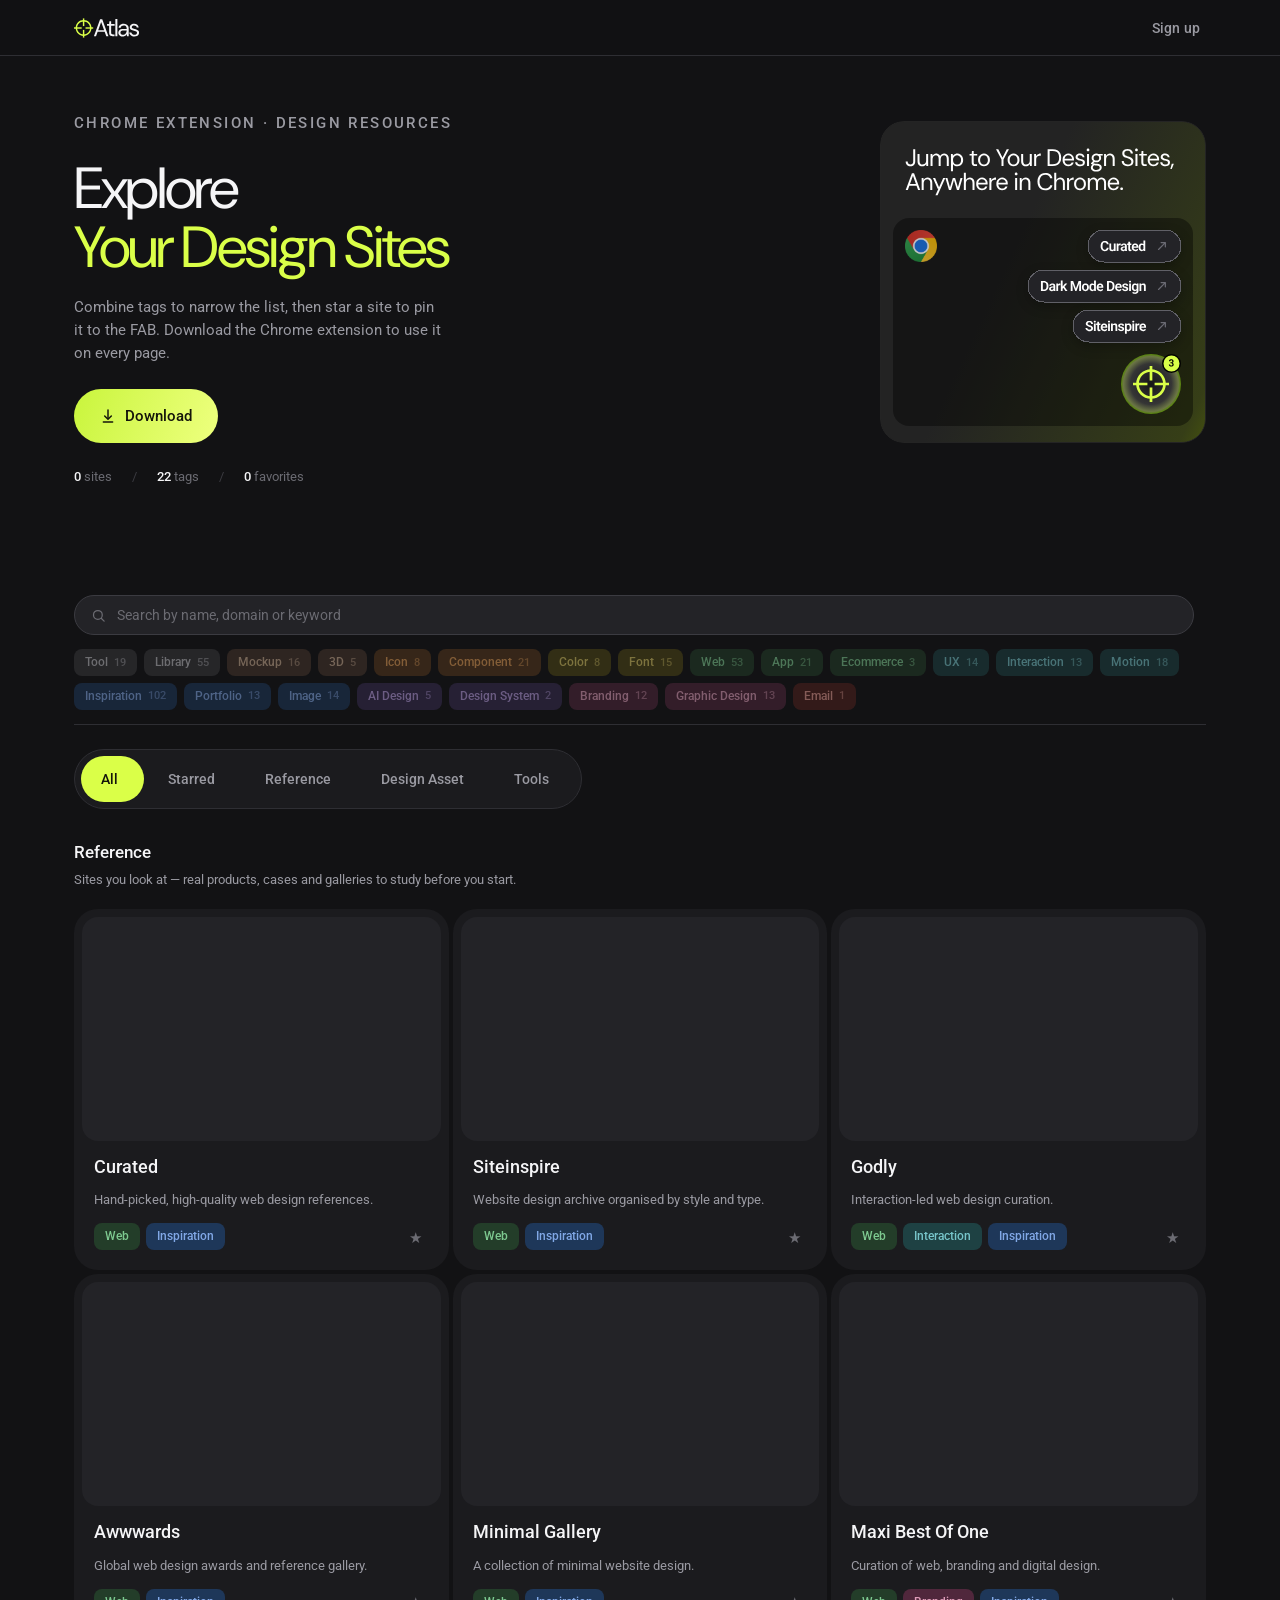
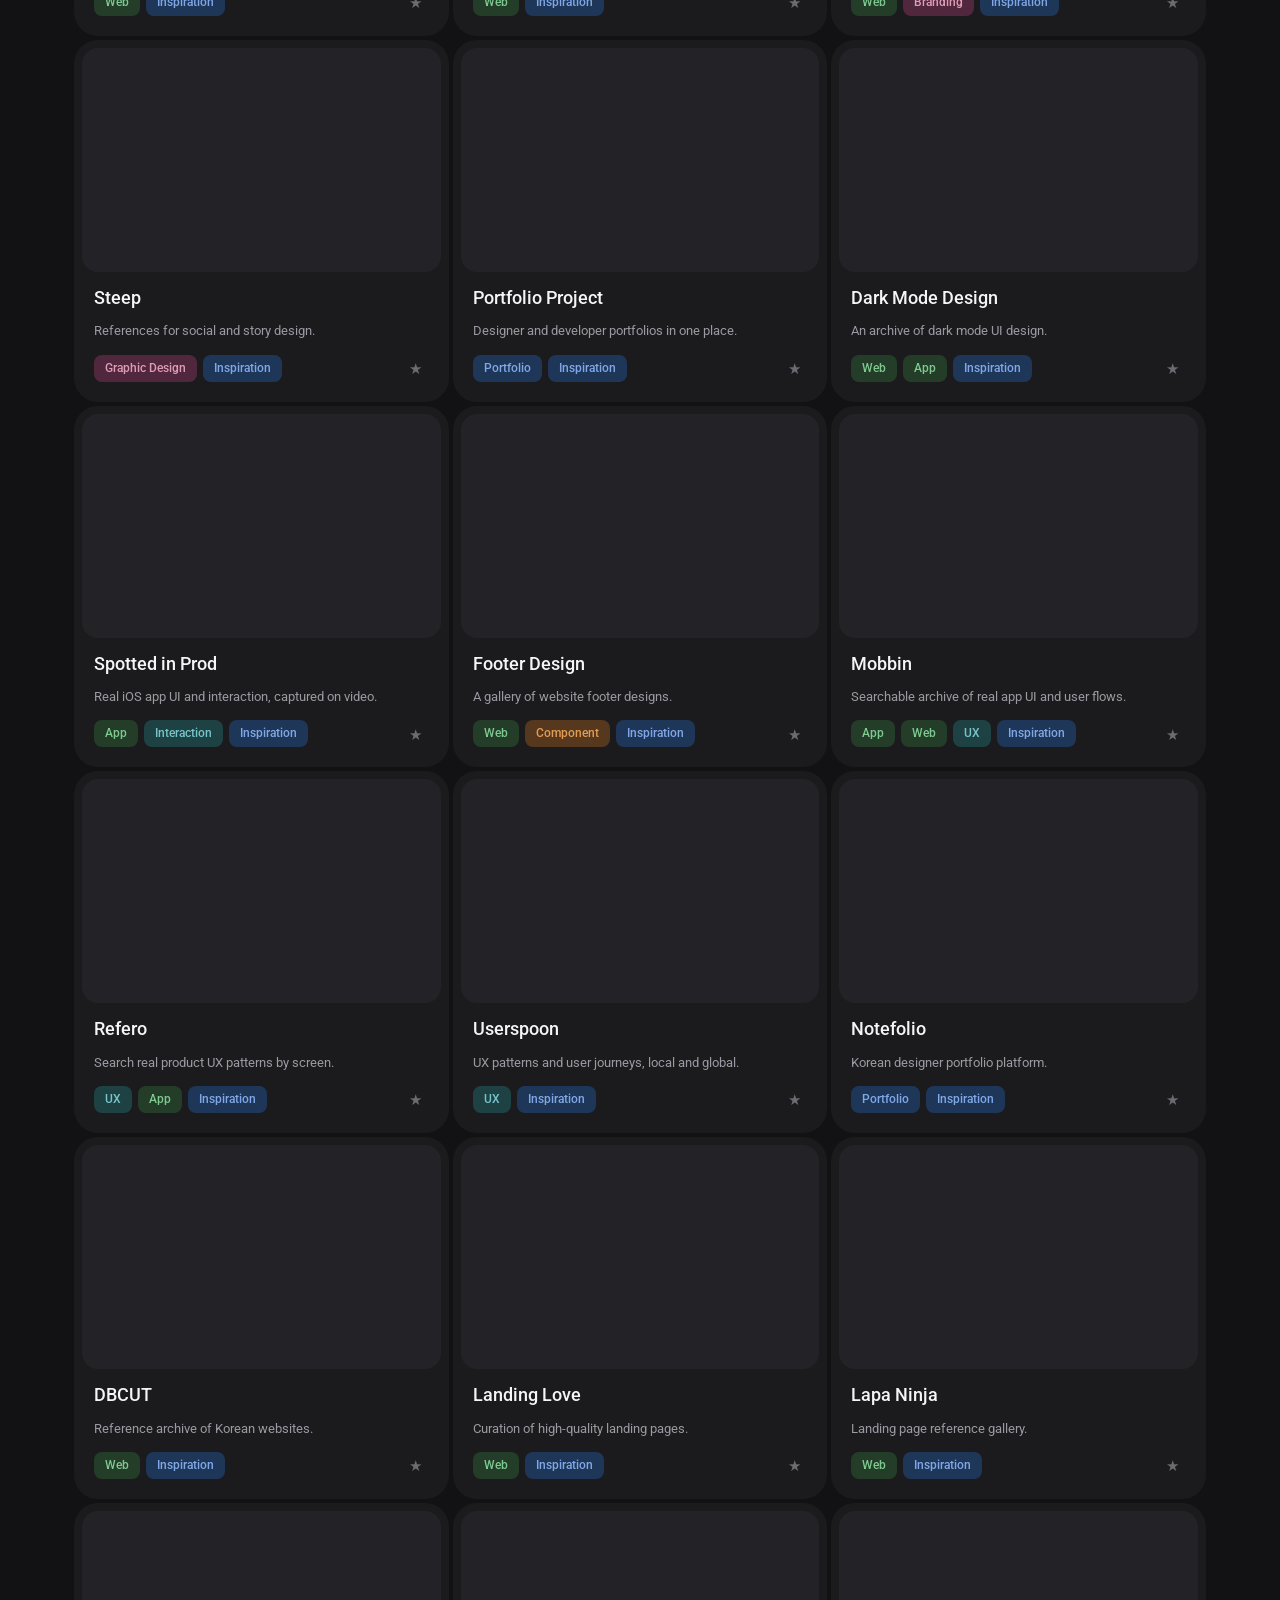
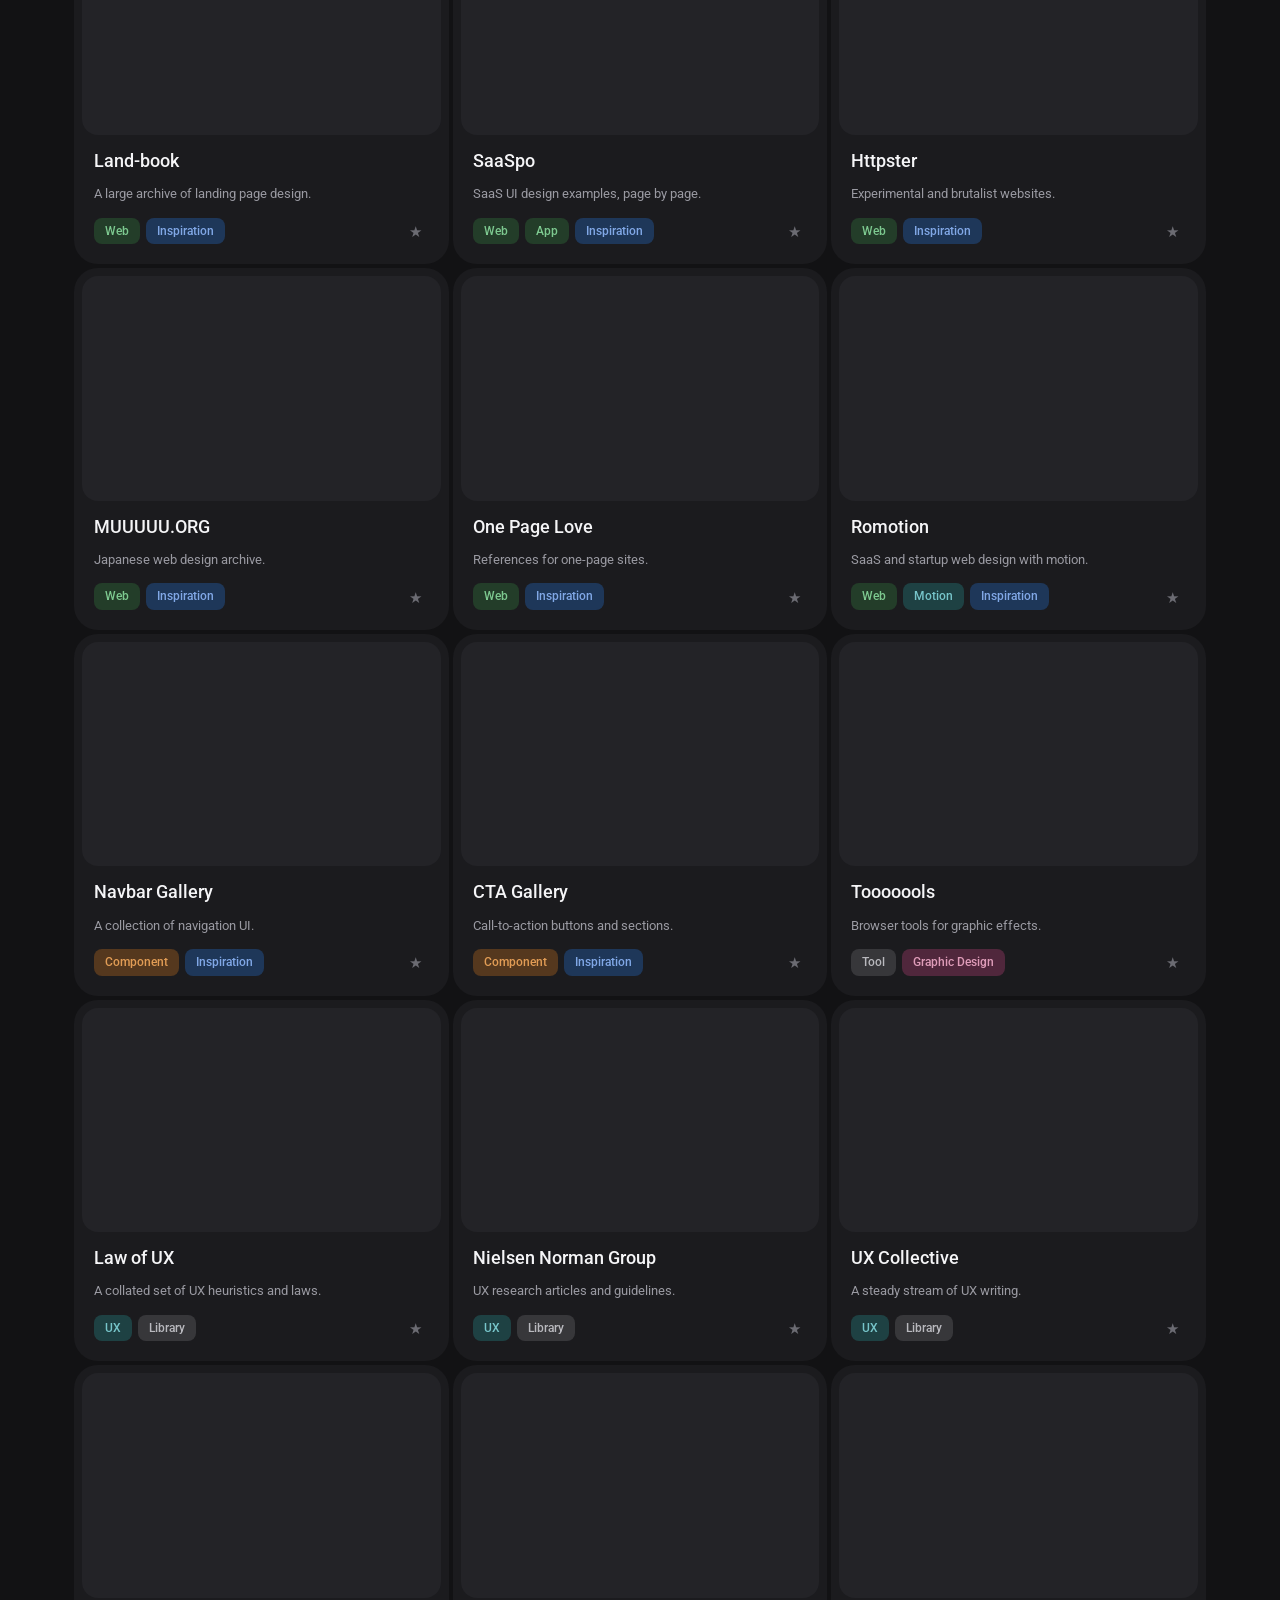
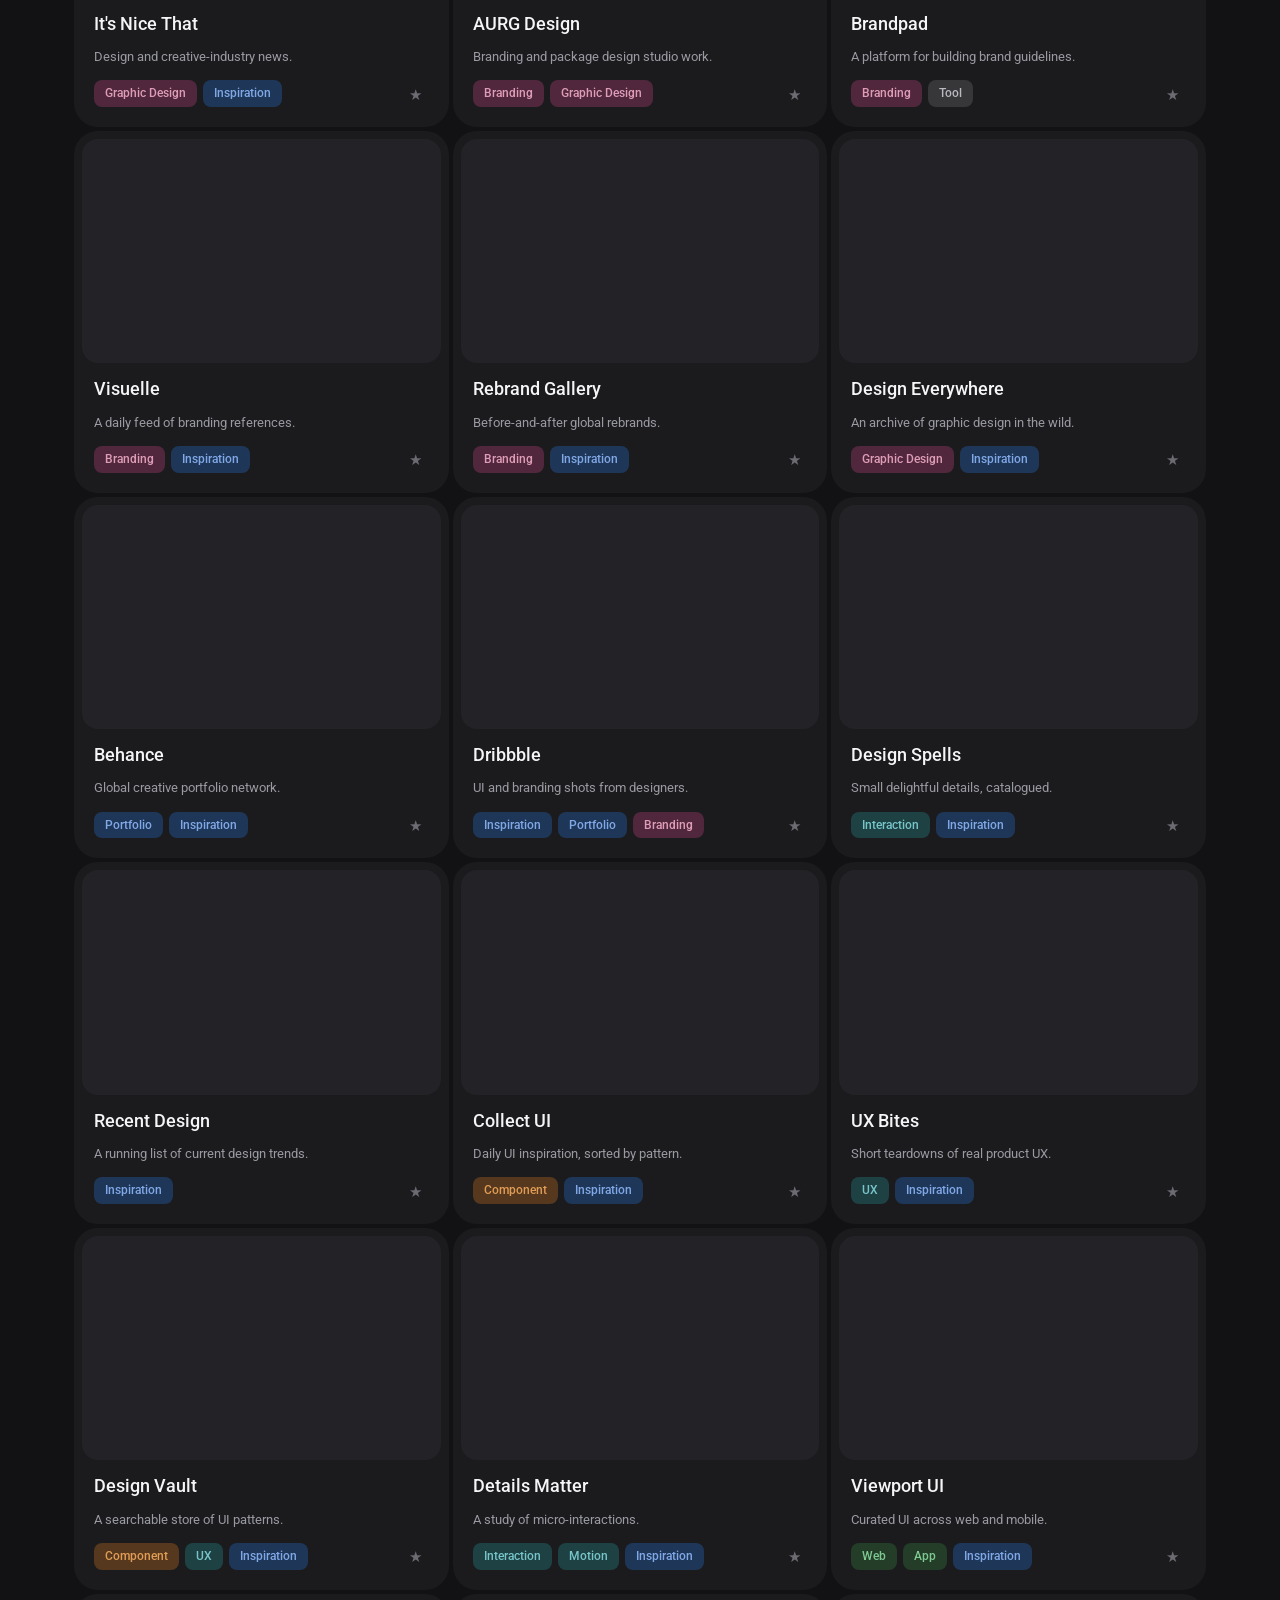
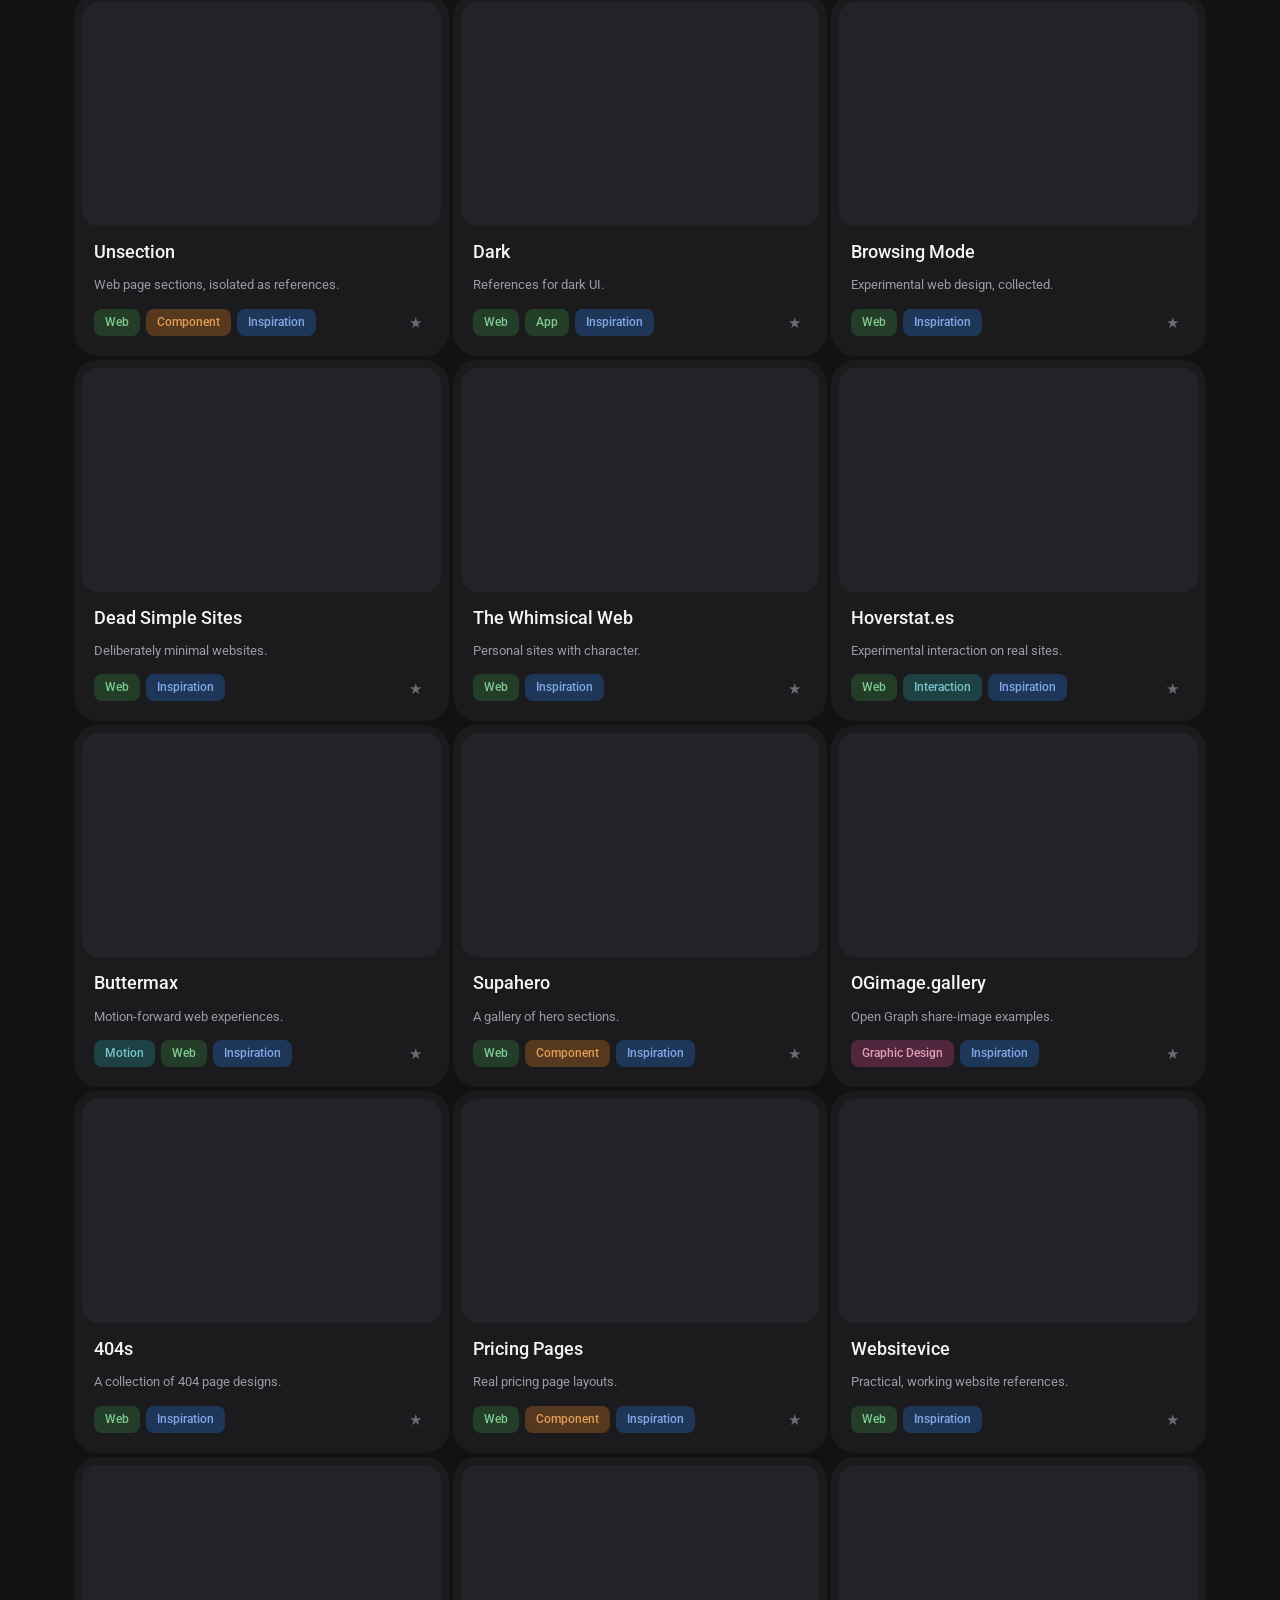
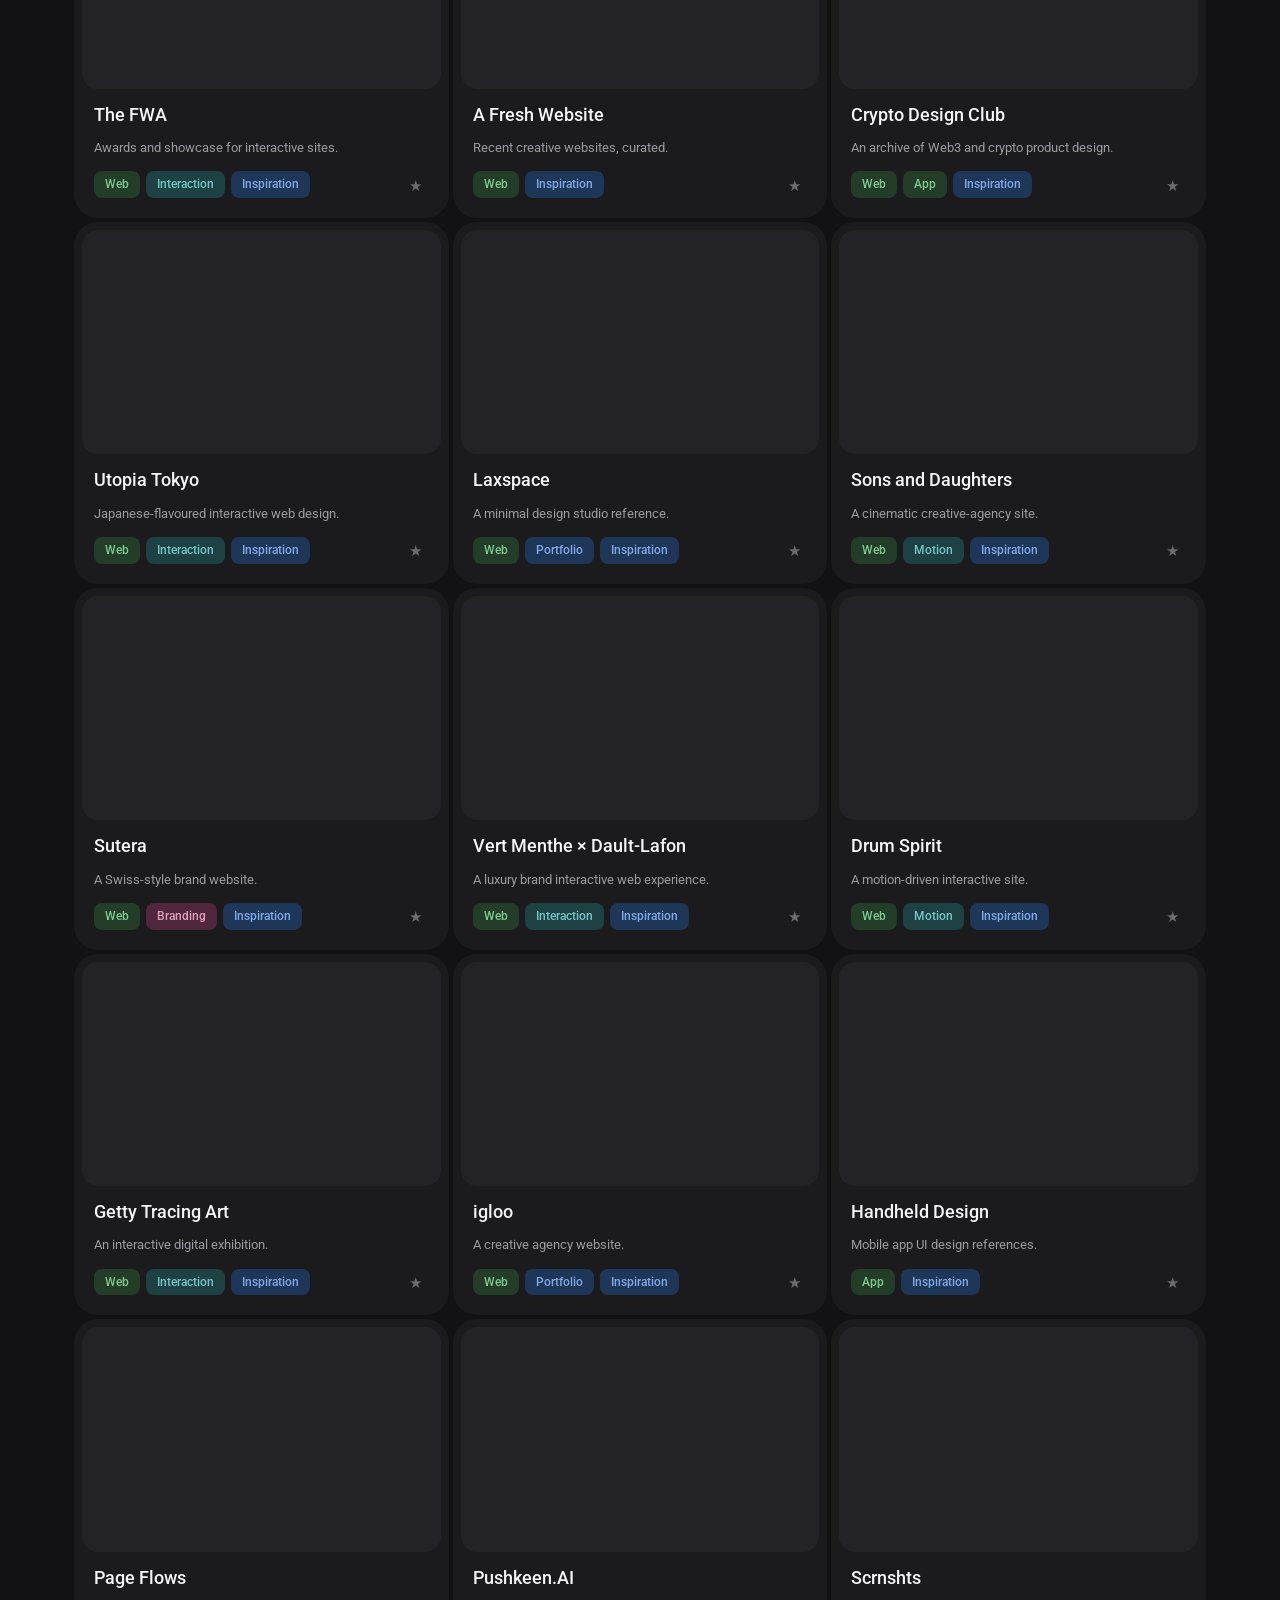
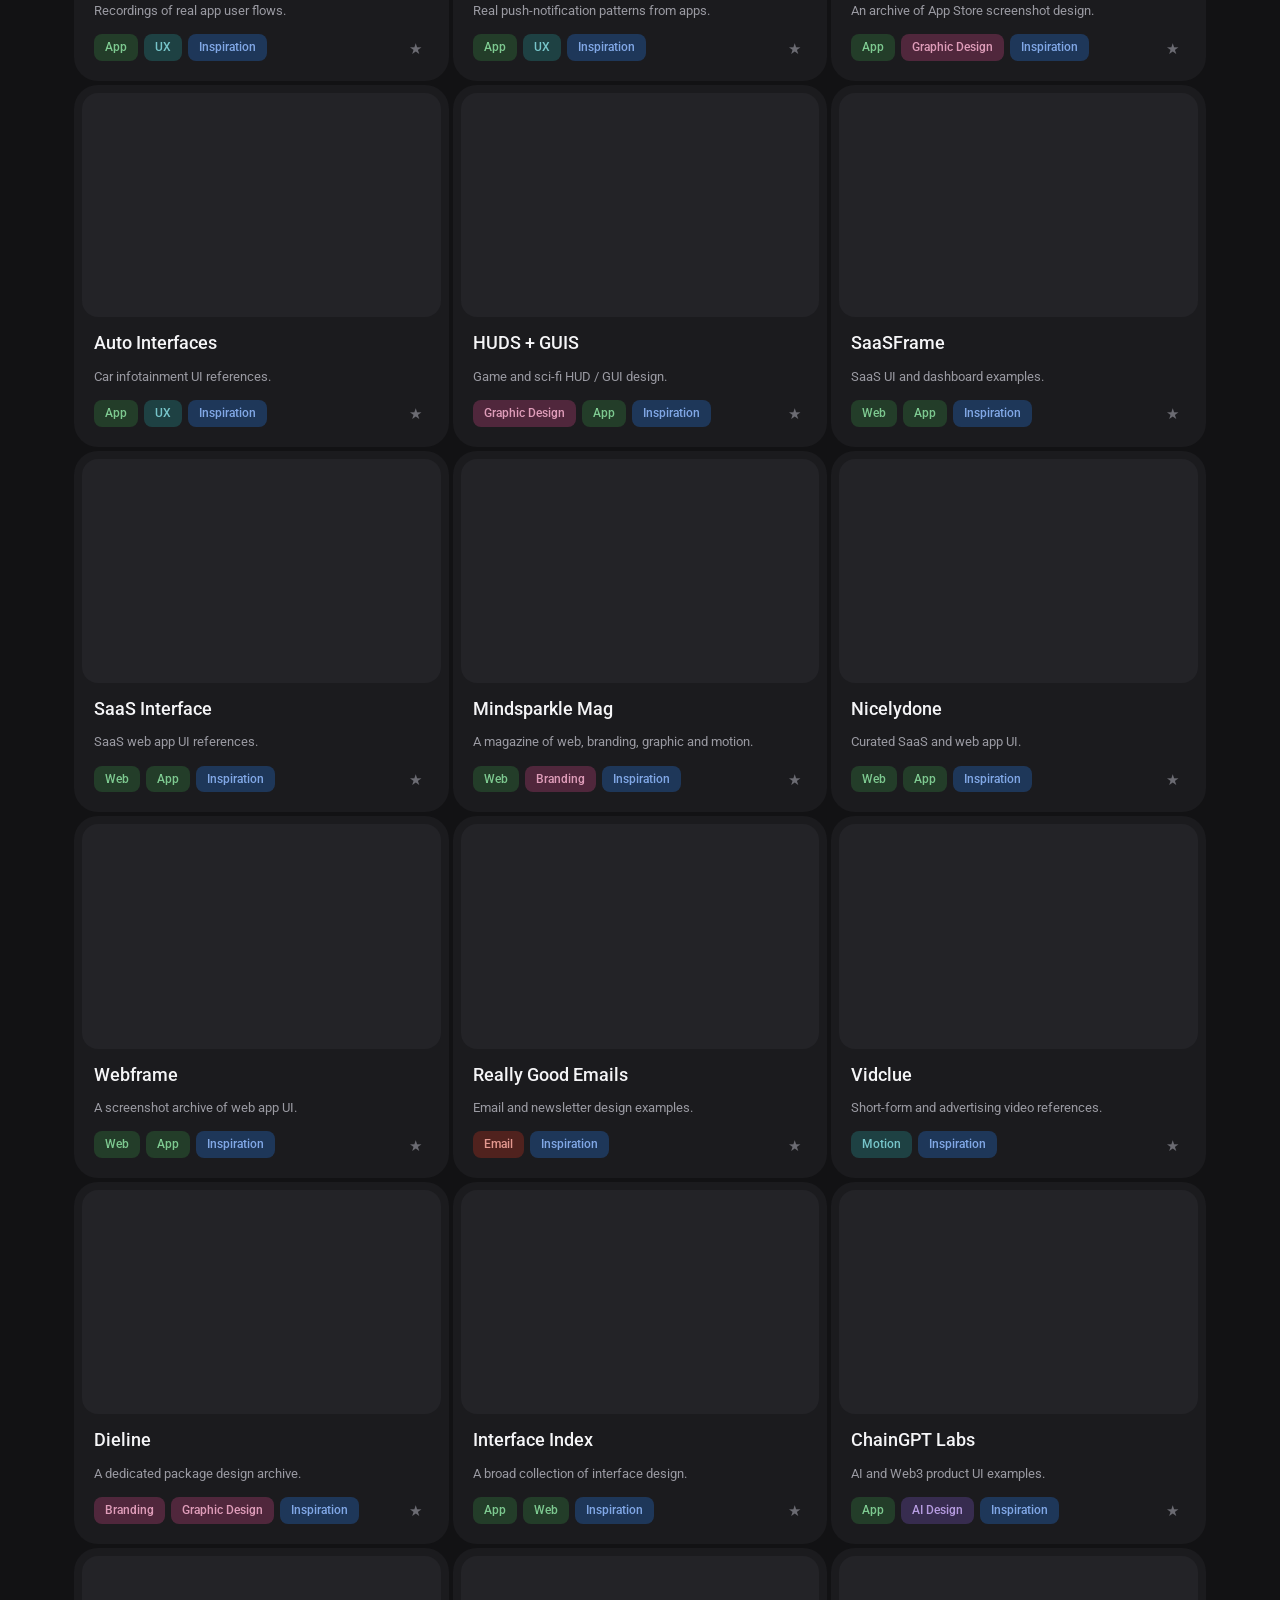
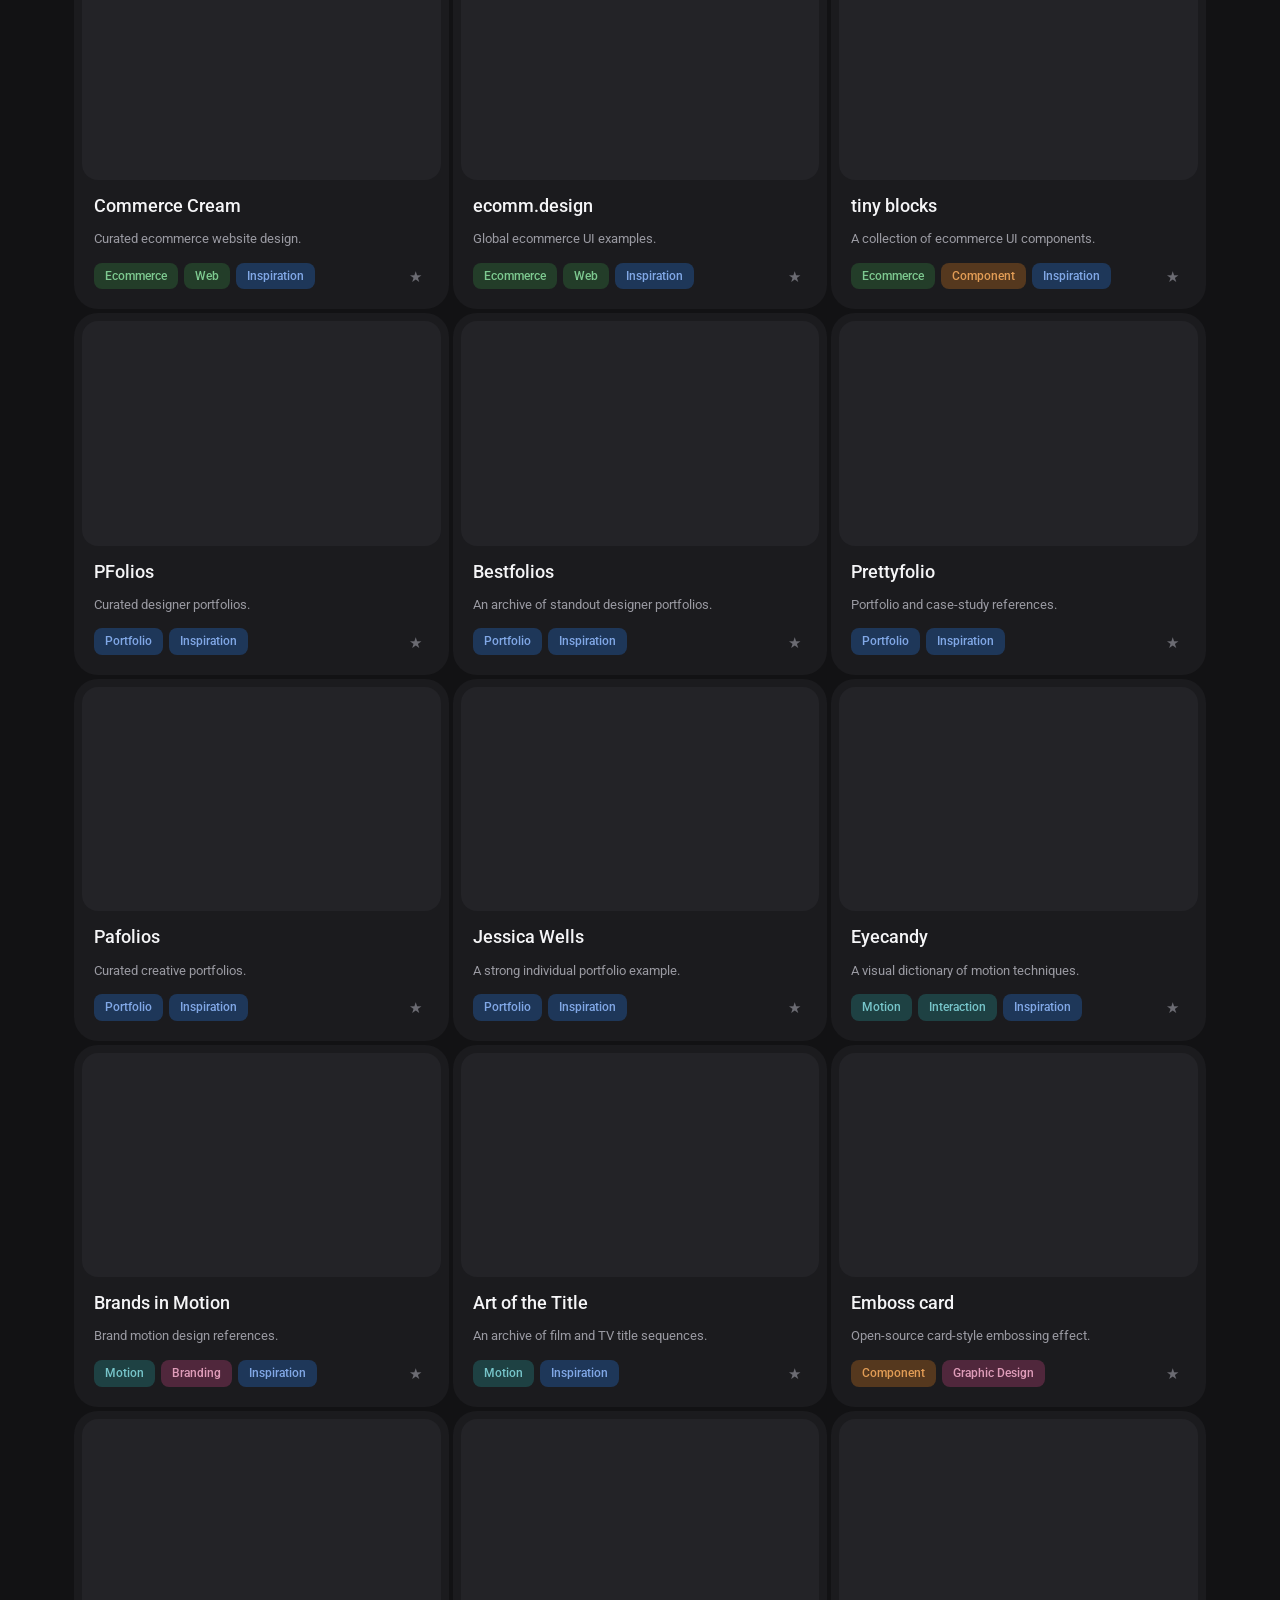
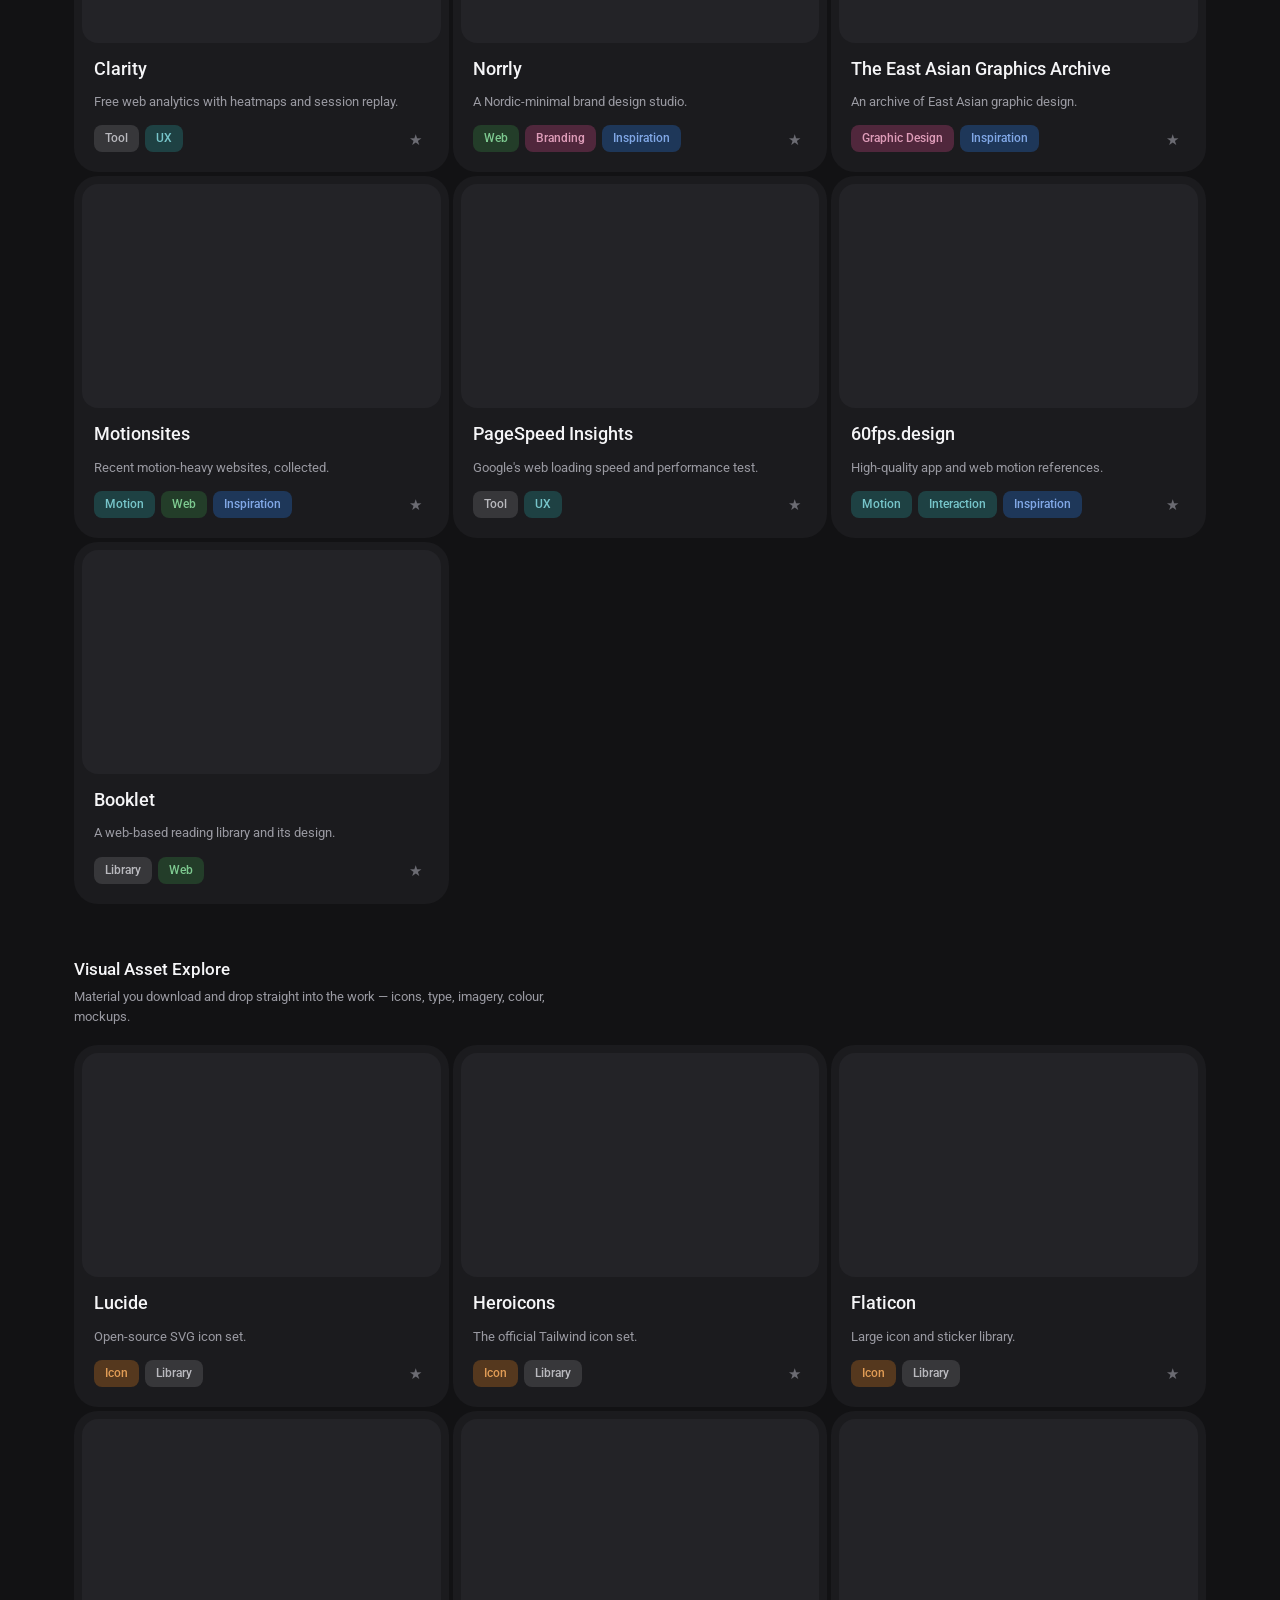
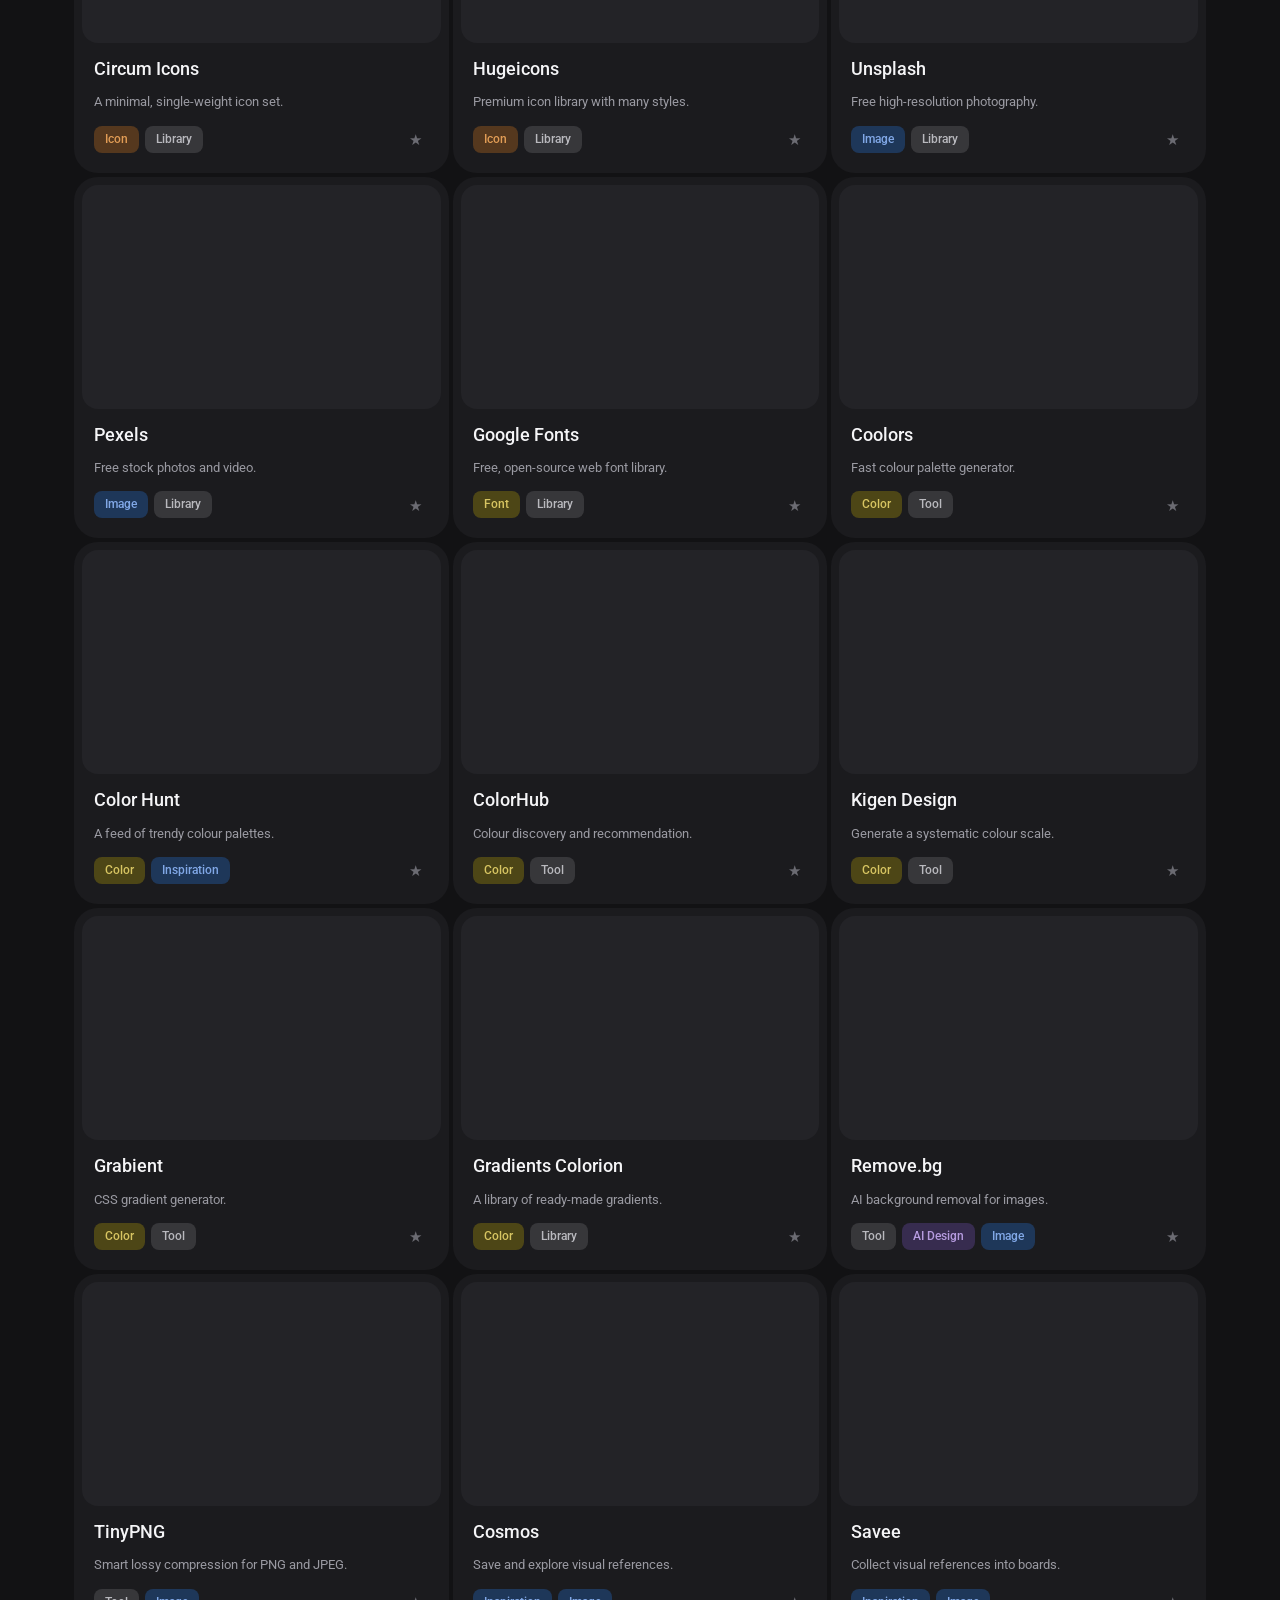
==== commit 9558ec9f: "Inline the hero SVG and the custom cursor so they don't depend on file paths - Hero image: inline Im" ====
--- a/extension/explore.html
+++ b/extension/explore.html
@@ -42,7 +42,102 @@
         </a>
       </div>
       <div class="hero-media">
-        <img src="Image.svg" alt="The Atlas FAB in Chrome showing a stack of starred design sites" width="326" height="322" />
+        <svg class="hero-media-svg" role="img" aria-label="The Atlas FAB in Chrome showing a stack of starred design sites" viewBox="0 0 326 322" fill="none" xmlns="http://www.w3.org/2000/svg" xmlns:xlink="http://www.w3.org/1999/xlink">
+<rect x="0.5" y="0.5" width="325" height="321" rx="23.5" fill="url(#paint0_linear_2048_2278)"/>
+<rect x="0.5" y="0.5" width="325" height="321" rx="23.5" stroke="#242424"/>
+<path d="M30.544 45.288C29.536 45.288 28.664 45.096 27.928 44.712C27.208 44.328 26.648 43.776 26.248 43.056C25.864 42.336 25.672 41.48 25.672 40.488H27.712C27.712 41.048 27.8 41.56 27.976 42.024C28.168 42.472 28.464 42.832 28.864 43.104C29.28 43.36 29.832 43.488 30.52 43.488C31.192 43.488 31.72 43.36 32.104 43.104C32.504 42.848 32.784 42.504 32.944 42.072C33.12 41.624 33.208 41.12 33.208 40.56V28.2H35.224V40.56C35.224 42.064 34.808 43.232 33.976 44.064C33.16 44.88 32.016 45.288 30.544 45.288ZM42.1354 45.288C41.2074 45.288 40.3914 45.104 39.6874 44.736C38.9994 44.368 38.4634 43.8 38.0794 43.032C37.7114 42.264 37.5274 41.304 37.5274 40.152V32.904H39.5434V39.936C39.5434 41.136 39.8074 42.04 40.3354 42.648C40.8634 43.256 41.6074 43.56 42.5674 43.56C43.2394 43.56 43.8474 43.4 44.3914 43.08C44.9354 42.744 45.3594 42.272 45.6634 41.664C45.9834 41.04 46.1434 40.28 46.1434 39.384V32.904H48.1594V45H46.3354L46.2154 42.888C45.8474 43.64 45.3034 44.232 44.5834 44.664C43.8634 45.08 43.0474 45.288 42.1354 45.288ZM50.5412 45V32.904H52.3653L52.4853 34.632C52.8693 34.008 53.3813 33.52 54.0213 33.168C54.6773 32.8 55.3893 32.616 56.1573 32.616C56.7813 32.616 57.3413 32.704 57.8373 32.88C58.3493 33.04 58.7973 33.296 59.1813 33.648C59.5653 33.984 59.8773 34.416 60.1173 34.944C60.5333 34.208 61.1013 33.64 61.8213 33.24C62.5573 32.824 63.3413 32.616 64.1733 32.616C65.1013 32.616 65.9093 32.808 66.5973 33.192C67.3013 33.56 67.8373 34.128 68.2053 34.896C68.5893 35.648 68.7813 36.608 68.7813 37.776V45H66.7893V37.992C66.7893 36.776 66.5413 35.864 66.0453 35.256C65.5493 34.648 64.8533 34.344 63.9573 34.344C63.3333 34.344 62.7733 34.512 62.2773 34.848C61.7812 35.168 61.3893 35.64 61.1013 36.264C60.8133 36.888 60.6693 37.656 60.6693 38.568V45H58.6533V37.992C58.6533 36.776 58.4053 35.864 57.9093 35.256C57.4133 34.648 56.7093 34.344 55.7973 34.344C55.1893 34.344 54.6373 34.512 54.1413 34.848C53.6613 35.168 53.2773 35.64 52.9893 36.264C52.7013 36.888 52.5573 37.656 52.5573 38.568V45H50.5412ZM70.9562 50.28V32.904H72.7802L72.9482 34.872C73.2042 34.488 73.5322 34.128 73.9322 33.792C74.3322 33.44 74.8122 33.16 75.3722 32.952C75.9322 32.728 76.5722 32.616 77.2922 32.616C78.4762 32.616 79.5002 32.896 80.3642 33.456C81.2442 34.016 81.9242 34.776 82.4043 35.736C82.9002 36.68 83.1482 37.76 83.1482 38.976C83.1482 40.192 82.9002 41.28 82.4043 42.24C81.9242 43.184 81.2442 43.928 80.3642 44.472C79.4842 45.016 78.4522 45.288 77.2682 45.288C76.2922 45.288 75.4282 45.088 74.6762 44.688C73.9402 44.288 73.3722 43.728 72.9722 43.008V50.28H70.9562ZM77.0522 43.536C77.8362 43.536 78.5322 43.344 79.1402 42.96C79.7482 42.576 80.2202 42.048 80.5562 41.376C80.9082 40.688 81.0842 39.88 81.0842 38.952C81.0842 38.04 80.9082 37.24 80.5562 36.552C80.2202 35.864 79.7482 35.328 79.1402 34.944C78.5322 34.56 77.8362 34.368 77.0522 34.368C76.2522 34.368 75.5482 34.56 74.9402 34.944C74.3322 35.328 73.8602 35.864 73.5242 36.552C73.1882 37.24 73.0202 38.04 73.0202 38.952C73.0202 39.88 73.1882 40.688 73.5242 41.376C73.8602 42.048 74.3322 42.576 74.9402 42.96C75.5482 43.344 76.2522 43.536 77.0522 43.536ZM95.1867 45C94.4667 45 93.8427 44.888 93.3147 44.664C92.7867 44.44 92.3787 44.064 92.0907 43.536C91.8187 42.992 91.6827 42.264 91.6827 41.352V34.608H89.5707V32.904H91.6827L91.9467 29.976H93.6987V32.904H97.2027V34.608H93.6987V41.352C93.6987 42.104 93.8507 42.616 94.1547 42.888C94.4587 43.144 94.9947 43.272 95.7627 43.272H97.0587V45H95.1867ZM103.945 45.288C102.825 45.288 101.817 45.032 100.921 44.52C100.025 43.992 99.321 43.256 98.809 42.312C98.297 41.352 98.041 40.24 98.041 38.976C98.041 37.68 98.297 36.56 98.809 35.616C99.337 34.656 100.049 33.92 100.945 33.408C101.857 32.88 102.873 32.616 103.993 32.616C105.145 32.616 106.161 32.88 107.041 33.408C107.937 33.92 108.641 34.656 109.153 35.616C109.681 36.56 109.945 37.672 109.945 38.952C109.945 40.232 109.681 41.352 109.153 42.312C108.625 43.256 107.913 43.992 107.017 44.52C106.121 45.032 105.097 45.288 103.945 45.288ZM103.969 43.56C104.657 43.56 105.297 43.392 105.889 43.056C106.481 42.704 106.961 42.184 107.329 41.496C107.697 40.808 107.881 39.96 107.881 38.952C107.881 37.928 107.697 37.08 107.329 36.408C106.977 35.72 106.505 35.208 105.913 34.872C105.337 34.52 104.697 34.344 103.993 34.344C103.321 34.344 102.681 34.52 102.073 34.872C101.481 35.208 101.001 35.72 100.633 36.408C100.281 37.08 100.105 37.928 100.105 38.952C100.105 39.96 100.281 40.808 100.633 41.496C101.001 42.184 101.473 42.704 102.049 43.056C102.641 43.392 103.281 43.56 103.969 43.56ZM121.499 45V38.616L116.027 28.2H118.307L122.819 37.296H122.219L126.707 28.2H128.963L123.515 38.616V45H121.499ZM133.503 45.288C132.383 45.288 131.375 45.032 130.479 44.52C129.583 43.992 128.879 43.256 128.367 42.312C127.855 41.352 127.599 40.24 127.599 38.976C127.599 37.68 127.855 36.56 128.367 35.616C128.895 34.656 129.607 33.92 130.503 33.408C131.415 32.88 132.431 32.616 133.551 32.616C134.703 32.616 135.719 32.88 136.599 33.408C137.495 33.92 138.199 34.656 138.711 35.616C139.239 36.56 139.503 37.672 139.503 38.952C139.503 40.232 139.239 41.352 138.711 42.312C138.183 43.256 137.471 43.992 136.575 44.52C135.679 45.032 134.655 45.288 133.503 45.288ZM133.527 43.56C134.215 43.56 134.855 43.392 135.447 43.056C136.039 42.704 136.519 42.184 136.887 41.496C137.255 40.808 137.439 39.96 137.439 38.952C137.439 37.928 137.255 37.08 136.887 36.408C136.535 35.72 136.063 35.208 135.471 34.872C134.895 34.52 134.255 34.344 133.551 34.344C132.879 34.344 132.239 34.52 131.631 34.872C131.039 35.208 130.559 35.72 130.191 36.408C129.839 37.08 129.663 37.928 129.663 38.952C129.663 39.96 129.839 40.808 130.191 41.496C130.559 42.184 131.031 42.704 131.607 43.056C132.199 43.392 132.839 43.56 133.527 43.56ZM145.761 45.288C144.833 45.288 144.017 45.104 143.313 44.736C142.625 44.368 142.089 43.8 141.705 43.032C141.337 42.264 141.153 41.304 141.153 40.152V32.904H143.169V39.936C143.169 41.136 143.433 42.04 143.961 42.648C144.489 43.256 145.233 43.56 146.193 43.56C146.865 43.56 147.473 43.4 148.017 43.08C148.561 42.744 148.985 42.272 149.289 41.664C149.609 41.04 149.769 40.28 149.769 39.384V32.904H151.785V45H149.961L149.841 42.888C149.473 43.64 148.929 44.232 148.209 44.664C147.489 45.08 146.673 45.288 145.761 45.288ZM154.167 45V32.904H155.991L156.135 35.208C156.407 34.664 156.751 34.2 157.167 33.816C157.599 33.432 158.111 33.136 158.703 32.928C159.311 32.72 159.999 32.616 160.767 32.616V34.728H160.023C159.511 34.728 159.023 34.8 158.559 34.944C158.095 35.072 157.679 35.288 157.311 35.592C156.959 35.896 156.679 36.312 156.471 36.84C156.279 37.352 156.183 37.992 156.183 38.76V45H154.167ZM167.625 45V28.2H172.569C174.537 28.2 176.153 28.544 177.417 29.232C178.697 29.904 179.641 30.872 180.249 32.136C180.873 33.384 181.185 34.888 181.185 36.648C181.185 38.376 180.873 39.864 180.249 41.112C179.641 42.36 178.697 43.32 177.417 43.992C176.153 44.664 174.537 45 172.569 45H167.625ZM169.641 43.32H172.521C174.153 43.32 175.449 43.056 176.409 42.528C177.369 41.984 178.057 41.216 178.473 40.224C178.889 39.216 179.097 38.024 179.097 36.648C179.097 35.24 178.889 34.032 178.473 33.024C178.057 32.016 177.369 31.24 176.409 30.696C175.449 30.152 174.153 29.88 172.521 29.88H169.641V43.32ZM188.372 45.288C187.236 45.288 186.228 45.024 185.348 44.496C184.484 43.968 183.804 43.232 183.308 42.288C182.812 41.328 182.564 40.216 182.564 38.952C182.564 37.672 182.804 36.56 183.284 35.616C183.78 34.672 184.468 33.936 185.348 33.408C186.244 32.88 187.268 32.616 188.42 32.616C189.604 32.616 190.604 32.88 191.42 33.408C192.252 33.936 192.884 34.632 193.316 35.496C193.764 36.344 193.988 37.28 193.988 38.304C193.988 38.464 193.988 38.632 193.988 38.808C193.988 38.984 193.98 39.184 193.964 39.408H184.076V37.848H192.02C191.972 36.744 191.604 35.88 190.916 35.256C190.244 34.632 189.396 34.32 188.372 34.32C187.684 34.32 187.044 34.48 186.452 34.8C185.876 35.104 185.412 35.56 185.06 36.168C184.708 36.76 184.532 37.504 184.532 38.4V39.072C184.532 40.064 184.708 40.896 185.06 41.568C185.428 42.24 185.9 42.744 186.476 43.08C187.068 43.416 187.7 43.584 188.372 43.584C189.22 43.584 189.916 43.4 190.46 43.032C191.02 42.648 191.42 42.136 191.66 41.496H193.652C193.46 42.216 193.124 42.864 192.644 43.44C192.164 44.016 191.564 44.472 190.844 44.808C190.14 45.128 189.316 45.288 188.372 45.288ZM200.309 45.288C199.301 45.288 198.421 45.12 197.669 44.784C196.933 44.448 196.341 43.984 195.893 43.392C195.461 42.784 195.197 42.072 195.101 41.256H197.165C197.245 41.672 197.413 42.056 197.669 42.408C197.925 42.76 198.269 43.048 198.701 43.272C199.149 43.48 199.693 43.584 200.333 43.584C200.893 43.584 201.357 43.504 201.725 43.344C202.093 43.168 202.365 42.936 202.541 42.648C202.733 42.36 202.829 42.048 202.829 41.712C202.829 41.216 202.709 40.84 202.469 40.584C202.245 40.328 201.909 40.128 201.461 39.984C201.013 39.824 200.469 39.688 199.829 39.576C199.301 39.48 198.781 39.352 198.269 39.192C197.757 39.032 197.301 38.824 196.901 38.568C196.501 38.296 196.181 37.968 195.941 37.584C195.717 37.2 195.605 36.728 195.605 36.168C195.605 35.48 195.781 34.872 196.133 34.344C196.485 33.8 196.989 33.376 197.645 33.072C198.317 32.768 199.093 32.616 199.973 32.616C201.269 32.616 202.317 32.928 203.117 33.552C203.917 34.176 204.389 35.08 204.533 36.264H202.541C202.461 35.656 202.197 35.184 201.749 34.848C201.317 34.496 200.717 34.32 199.949 34.32C199.197 34.32 198.621 34.472 198.221 34.776C197.837 35.08 197.645 35.48 197.645 35.976C197.645 36.296 197.749 36.584 197.957 36.84C198.181 37.08 198.501 37.288 198.917 37.464C199.349 37.64 199.877 37.784 200.501 37.896C201.301 38.04 202.029 38.232 202.685 38.472C203.341 38.712 203.869 39.072 204.269 39.552C204.685 40.016 204.893 40.68 204.893 41.544C204.893 42.296 204.701 42.952 204.317 43.512C203.949 44.072 203.421 44.512 202.733 44.832C202.045 45.136 201.237 45.288 200.309 45.288ZM207.028 45V32.904H209.044V45H207.028ZM208.036 30.336C207.636 30.336 207.3 30.208 207.028 29.952C206.772 29.68 206.644 29.344 206.644 28.944C206.644 28.544 206.772 28.224 207.028 27.984C207.3 27.728 207.636 27.6 208.036 27.6C208.42 27.6 208.748 27.728 209.02 27.984C209.292 28.224 209.428 28.544 209.428 28.944C209.428 29.344 209.292 29.68 209.02 29.952C208.748 30.208 208.42 30.336 208.036 30.336ZM216.417 50.568C215.329 50.568 214.361 50.424 213.513 50.136C212.681 49.864 212.033 49.44 211.569 48.864C211.105 48.288 210.873 47.576 210.873 46.728C210.873 46.36 210.945 45.968 211.089 45.552C211.249 45.136 211.513 44.728 211.881 44.328C212.265 43.928 212.801 43.568 213.489 43.248L214.881 44.064C214.033 44.416 213.481 44.816 213.225 45.264C212.969 45.728 212.841 46.152 212.841 46.536C212.841 47.064 212.993 47.504 213.297 47.856C213.601 48.208 214.025 48.472 214.569 48.648C215.113 48.824 215.729 48.912 216.417 48.912C217.105 48.912 217.697 48.816 218.193 48.624C218.689 48.432 219.073 48.16 219.345 47.808C219.617 47.456 219.753 47.04 219.753 46.56C219.753 46 219.545 45.528 219.129 45.144C218.713 44.776 217.921 44.56 216.753 44.496C215.809 44.432 215.017 44.344 214.377 44.232C213.737 44.12 213.209 43.992 212.793 43.848C212.377 43.688 212.025 43.512 211.737 43.32C211.465 43.128 211.217 42.928 210.993 42.72V42.168L213.321 39.864L215.073 40.488L212.673 42.648L212.985 41.808C213.161 41.936 213.329 42.056 213.489 42.168C213.649 42.28 213.865 42.376 214.137 42.456C214.409 42.536 214.785 42.608 215.265 42.672C215.761 42.736 216.409 42.8 217.209 42.864C218.313 42.944 219.193 43.136 219.849 43.44C220.521 43.744 221.001 44.152 221.289 44.664C221.593 45.176 221.745 45.784 221.745 46.488C221.745 47.176 221.553 47.824 221.169 48.432C220.801 49.056 220.225 49.568 219.441 49.968C218.657 50.368 217.649 50.568 216.417 50.568ZM216.393 41.208C215.385 41.208 214.521 41.016 213.801 40.632C213.097 40.248 212.561 39.736 212.193 39.096C211.825 38.44 211.641 37.712 211.641 36.912C211.641 36.112 211.825 35.392 212.193 34.752C212.577 34.112 213.121 33.6 213.825 33.216C214.529 32.816 215.385 32.616 216.393 32.616C217.401 32.616 218.257 32.816 218.961 33.216C219.665 33.6 220.201 34.112 220.569 34.752C220.937 35.392 221.121 36.112 221.121 36.912C221.121 37.712 220.937 38.44 220.569 39.096C220.201 39.736 219.665 40.248 218.961 40.632C218.257 41.016 217.401 41.208 216.393 41.208ZM216.393 39.552C217.257 39.552 217.937 39.328 218.433 38.88C218.929 38.432 219.177 37.776 219.177 36.912C219.177 36.064 218.929 35.416 218.433 34.968C217.937 34.52 217.257 34.296 216.393 34.296C215.545 34.296 214.857 34.52 214.329 34.968C213.817 35.416 213.561 36.064 213.561 36.912C213.561 37.776 213.817 38.432 214.329 38.88C214.841 39.328 215.529 39.552 216.393 39.552ZM218.361 34.608L217.761 32.904H222.705V34.416L218.361 34.608ZM224.064 45V32.904H225.888L225.984 35.016C226.368 34.264 226.912 33.68 227.616 33.264C228.336 32.832 229.152 32.616 230.064 32.616C231.008 32.616 231.824 32.808 232.512 33.192C233.2 33.56 233.736 34.128 234.12 34.896C234.504 35.648 234.696 36.608 234.696 37.776V45H232.68V37.992C232.68 36.776 232.408 35.864 231.864 35.256C231.336 34.648 230.584 34.344 229.608 34.344C228.936 34.344 228.336 34.512 227.808 34.848C227.28 35.168 226.856 35.64 226.536 36.264C226.232 36.872 226.08 37.632 226.08 38.544V45H224.064ZM247.772 45.288C246.54 45.288 245.468 45.064 244.556 44.616C243.644 44.168 242.94 43.544 242.444 42.744C241.948 41.944 241.7 41.016 241.7 39.96H243.812C243.812 40.616 243.964 41.224 244.268 41.784C244.572 42.328 245.012 42.768 245.588 43.104C246.18 43.424 246.908 43.584 247.772 43.584C248.524 43.584 249.164 43.464 249.692 43.224C250.236 42.968 250.644 42.624 250.916 42.192C251.204 41.76 251.348 41.272 251.348 40.728C251.348 40.072 251.204 39.544 250.916 39.144C250.644 38.728 250.268 38.392 249.788 38.136C249.308 37.88 248.748 37.656 248.108 37.464C247.484 37.256 246.828 37.04 246.14 36.816C244.812 36.368 243.836 35.808 243.212 35.136C242.588 34.464 242.276 33.592 242.276 32.52C242.276 31.608 242.484 30.808 242.9 30.12C243.332 29.432 243.94 28.896 244.724 28.512C245.524 28.112 246.468 27.912 247.556 27.912C248.628 27.912 249.556 28.112 250.34 28.512C251.14 28.912 251.764 29.464 252.212 30.168C252.66 30.856 252.884 31.656 252.884 32.568H250.772C250.772 32.104 250.652 31.648 250.412 31.2C250.172 30.752 249.804 30.384 249.308 30.096C248.828 29.792 248.22 29.64 247.484 29.64C246.876 29.624 246.332 29.728 245.852 29.952C245.388 30.16 245.02 30.464 244.748 30.864C244.492 31.264 244.364 31.752 244.364 32.328C244.364 32.872 244.476 33.312 244.7 33.648C244.94 33.984 245.276 34.272 245.708 34.512C246.156 34.736 246.676 34.944 247.268 35.136C247.86 35.328 248.516 35.544 249.236 35.784C250.052 36.056 250.772 36.392 251.396 36.792C252.036 37.176 252.532 37.672 252.884 38.28C253.252 38.888 253.436 39.664 253.436 40.608C253.436 41.408 253.22 42.168 252.788 42.888C252.372 43.592 251.748 44.168 250.916 44.616C250.084 45.064 249.036 45.288 247.772 45.288ZM255.454 45V32.904H257.47V45H255.454ZM256.462 30.336C256.062 30.336 255.726 30.208 255.454 29.952C255.198 29.68 255.07 29.344 255.07 28.944C255.07 28.544 255.198 28.224 255.454 27.984C255.726 27.728 256.062 27.6 256.462 27.6C256.846 27.6 257.174 27.728 257.446 27.984C257.718 28.224 257.854 28.544 257.854 28.944C257.854 29.344 257.718 29.68 257.446 29.952C257.174 30.208 256.846 30.336 256.462 30.336ZM264.82 45C264.1 45 263.476 44.888 262.948 44.664C262.42 44.44 262.012 44.064 261.724 43.536C261.452 42.992 261.316 42.264 261.316 41.352V34.608H259.204V32.904H261.316L261.58 29.976H263.332V32.904H266.836V34.608H263.332V41.352C263.332 42.104 263.484 42.616 263.788 42.888C264.092 43.144 264.628 43.272 265.396 43.272H266.692V45H264.82ZM273.482 45.288C272.346 45.288 271.338 45.024 270.458 44.496C269.594 43.968 268.914 43.232 268.418 42.288C267.922 41.328 267.674 40.216 267.674 38.952C267.674 37.672 267.914 36.56 268.394 35.616C268.89 34.672 269.578 33.936 270.458 33.408C271.354 32.88 272.378 32.616 273.53 32.616C274.714 32.616 275.714 32.88 276.53 33.408C277.362 33.936 277.994 34.632 278.426 35.496C278.874 36.344 279.098 37.28 279.098 38.304C279.098 38.464 279.098 38.632 279.098 38.808C279.098 38.984 279.09 39.184 279.074 39.408H269.186V37.848H277.13C277.082 36.744 276.714 35.88 276.026 35.256C275.354 34.632 274.506 34.32 273.482 34.32C272.794 34.32 272.154 34.48 271.562 34.8C270.986 35.104 270.522 35.56 270.17 36.168C269.818 36.76 269.642 37.504 269.642 38.4V39.072C269.642 40.064 269.818 40.896 270.17 41.568C270.538 42.24 271.01 42.744 271.586 43.08C272.178 43.416 272.81 43.584 273.482 43.584C274.33 43.584 275.026 43.4 275.57 43.032C276.13 42.648 276.53 42.136 276.77 41.496H278.762C278.57 42.216 278.234 42.864 277.754 43.44C277.274 44.016 276.674 44.472 275.954 44.808C275.25 45.128 274.426 45.288 273.482 45.288ZM285.419 45.288C284.411 45.288 283.531 45.12 282.779 44.784C282.043 44.448 281.451 43.984 281.003 43.392C280.571 42.784 280.307 42.072 280.211 41.256H282.275C282.355 41.672 282.523 42.056 282.779 42.408C283.035 42.76 283.379 43.048 283.811 43.272C284.259 43.48 284.803 43.584 285.443 43.584C286.003 43.584 286.467 43.504 286.835 43.344C287.203 43.168 287.475 42.936 287.651 42.648C287.843 42.36 287.939 42.048 287.939 41.712C287.939 41.216 287.819 40.84 287.579 40.584C287.355 40.328 287.019 40.128 286.571 39.984C286.123 39.824 285.579 39.688 284.939 39.576C284.411 39.48 283.891 39.352 283.379 39.192C282.867 39.032 282.411 38.824 282.011 38.568C281.611 38.296 281.291 37.968 281.051 37.584C280.827 37.2 280.715 36.728 280.715 36.168C280.715 35.48 280.891 34.872 281.243 34.344C281.595 33.8 282.099 33.376 282.755 33.072C283.427 32.768 284.203 32.616 285.083 32.616C286.379 32.616 287.427 32.928 288.227 33.552C289.027 34.176 289.499 35.08 289.643 36.264H287.651C287.571 35.656 287.307 35.184 286.859 34.848C286.427 34.496 285.827 34.32 285.059 34.32C284.307 34.32 283.731 34.472 283.331 34.776C282.947 35.08 282.755 35.48 282.755 35.976C282.755 36.296 282.859 36.584 283.067 36.84C283.291 37.08 283.611 37.288 284.027 37.464C284.459 37.64 284.987 37.784 285.611 37.896C286.411 38.04 287.139 38.232 287.795 38.472C288.451 38.712 288.979 39.072 289.379 39.552C289.795 40.016 290.003 40.68 290.003 41.544C290.003 42.296 289.811 42.952 289.427 43.512C289.059 44.072 288.531 44.512 287.843 44.832C287.155 45.136 286.347 45.288 285.419 45.288ZM290.362 47.952L291.754 42.648H293.842L291.754 47.952H290.362ZM25.72 69L31.912 52.2H34.048L40.216 69H38.08L32.968 54.72L27.832 69H25.72ZM28.552 64.68L29.128 63.048H36.736L37.312 64.68H28.552ZM41.6575 69V56.904H43.4815L43.5775 59.016C43.9615 58.264 44.5055 57.68 45.2095 57.264C45.9295 56.832 46.7455 56.616 47.6575 56.616C48.6015 56.616 49.4175 56.808 50.1055 57.192C50.7935 57.56 51.3295 58.128 51.7135 58.896C52.0975 59.648 52.2895 60.608 52.2895 61.776V69H50.2735V61.992C50.2735 60.776 50.0015 59.864 49.4575 59.256C48.9295 58.648 48.1775 58.344 47.2015 58.344C46.5295 58.344 45.9295 58.512 45.4015 58.848C44.8735 59.168 44.4495 59.64 44.1295 60.264C43.8255 60.872 43.6735 61.632 43.6735 62.544V69H41.6575ZM55.4472 74.28L58.3992 67.656H57.7032L52.9512 56.904H55.1352L59.0712 66.144L63.1992 56.904H65.2872L57.5592 74.28H55.4472ZM68.9511 69L65.3991 56.904H67.4151L70.1751 67.104H69.8151L72.8151 56.904H75.0951L78.1431 67.08L77.7591 67.104L80.4951 56.904H82.5351L79.0071 69H76.9431L73.7751 58.344H74.1831L71.0151 69H68.9511ZM83.8478 69V51.72H85.8638V58.944C86.2638 58.224 86.8238 57.656 87.5438 57.24C88.2798 56.824 89.0798 56.616 89.9438 56.616C90.8718 56.616 91.6798 56.808 92.3678 57.192C93.0558 57.56 93.5838 58.128 93.9518 58.896C94.3198 59.664 94.5038 60.632 94.5038 61.8V69H92.5118V62.016C92.5118 60.8 92.2558 59.888 91.7438 59.28C91.2318 58.656 90.4878 58.344 89.5118 58.344C88.8238 58.344 88.1998 58.512 87.6398 58.848C87.0958 59.184 86.6638 59.664 86.3438 60.288C86.0238 60.912 85.8638 61.68 85.8638 62.592V69H83.8478ZM101.996 69.288C100.86 69.288 99.8525 69.024 98.9725 68.496C98.1085 67.968 97.4285 67.232 96.9325 66.288C96.4365 65.328 96.1885 64.216 96.1885 62.952C96.1885 61.672 96.4285 60.56 96.9085 59.616C97.4045 58.672 98.0925 57.936 98.9725 57.408C99.8685 56.88 100.892 56.616 102.044 56.616C103.228 56.616 104.228 56.88 105.044 57.408C105.876 57.936 106.508 58.632 106.94 59.496C107.388 60.344 107.612 61.28 107.612 62.304C107.612 62.464 107.612 62.632 107.612 62.808C107.612 62.984 107.604 63.184 107.588 63.408H97.7005V61.848H105.644C105.596 60.744 105.228 59.88 104.54 59.256C103.868 58.632 103.02 58.32 101.996 58.32C101.308 58.32 100.668 58.48 100.076 58.8C99.5005 59.104 99.0365 59.56 98.6845 60.168C98.3325 60.76 98.1565 61.504 98.1565 62.4V63.072C98.1565 64.064 98.3325 64.896 98.6845 65.568C99.0525 66.24 99.5245 66.744 100.1 67.08C100.692 67.416 101.324 67.584 101.996 67.584C102.844 67.584 103.54 67.4 104.084 67.032C104.644 66.648 105.044 66.136 105.284 65.496H107.276C107.084 66.216 106.748 66.864 106.268 67.44C105.788 68.016 105.188 68.472 104.468 68.808C103.764 69.128 102.94 69.288 101.996 69.288ZM109.373 69V56.904H111.197L111.341 59.208C111.613 58.664 111.957 58.2 112.373 57.816C112.805 57.432 113.317 57.136 113.909 56.928C114.517 56.72 115.205 56.616 115.973 56.616V58.728H115.229C114.717 58.728 114.229 58.8 113.765 58.944C113.301 59.072 112.885 59.288 112.517 59.592C112.165 59.896 111.885 60.312 111.677 60.84C111.485 61.352 111.389 61.992 111.389 62.76V69H109.373ZM122.155 69.288C121.019 69.288 120.011 69.024 119.131 68.496C118.267 67.968 117.587 67.232 117.091 66.288C116.595 65.328 116.347 64.216 116.347 62.952C116.347 61.672 116.587 60.56 117.067 59.616C117.563 58.672 118.251 57.936 119.131 57.408C120.027 56.88 121.051 56.616 122.203 56.616C123.387 56.616 124.387 56.88 125.203 57.408C126.035 57.936 126.667 58.632 127.099 59.496C127.547 60.344 127.771 61.28 127.771 62.304C127.771 62.464 127.771 62.632 127.771 62.808C127.771 62.984 127.763 63.184 127.747 63.408H117.859V61.848H125.803C125.755 60.744 125.387 59.88 124.699 59.256C124.027 58.632 123.179 58.32 122.155 58.32C121.467 58.32 120.827 58.48 120.235 58.8C119.659 59.104 119.195 59.56 118.843 60.168C118.491 60.76 118.315 61.504 118.315 62.4V63.072C118.315 64.064 118.491 64.896 118.843 65.568C119.211 66.24 119.683 66.744 120.259 67.08C120.851 67.416 121.483 67.584 122.155 67.584C123.003 67.584 123.699 67.4 124.243 67.032C124.803 66.648 125.203 66.136 125.443 65.496H127.435C127.243 66.216 126.907 66.864 126.427 67.44C125.947 68.016 125.347 68.472 124.627 68.808C123.923 69.128 123.099 69.288 122.155 69.288ZM135.138 69V56.904H137.154V69H135.138ZM136.146 54.336C135.746 54.336 135.41 54.208 135.138 53.952C134.882 53.68 134.754 53.344 134.754 52.944C134.754 52.544 134.882 52.224 135.138 51.984C135.41 51.728 135.746 51.6 136.146 51.6C136.53 51.6 136.858 51.728 137.13 51.984C137.402 52.224 137.538 52.544 137.538 52.944C137.538 53.344 137.402 53.68 137.13 53.952C136.858 54.208 136.53 54.336 136.146 54.336ZM139.752 69V56.904H141.576L141.672 59.016C142.056 58.264 142.6 57.68 143.304 57.264C144.024 56.832 144.84 56.616 145.752 56.616C146.696 56.616 147.512 56.808 148.2 57.192C148.888 57.56 149.424 58.128 149.808 58.896C150.192 59.648 150.384 60.608 150.384 61.776V69H148.368V61.992C148.368 60.776 148.096 59.864 147.552 59.256C147.024 58.648 146.272 58.344 145.296 58.344C144.624 58.344 144.024 58.512 143.496 58.848C142.968 59.168 142.544 59.64 142.224 60.264C141.92 60.872 141.768 61.632 141.768 62.544V69H139.752ZM165.404 69.288C163.772 69.288 162.356 68.928 161.156 68.208C159.972 67.472 159.06 66.456 158.42 65.16C157.78 63.848 157.46 62.328 157.46 60.6C157.46 58.872 157.78 57.36 158.42 56.064C159.06 54.752 159.972 53.736 161.156 53.016C162.356 52.28 163.772 51.912 165.404 51.912C167.324 51.912 168.884 52.368 170.084 53.28C171.284 54.192 172.052 55.48 172.388 57.144H170.156C169.9 56.104 169.38 55.272 168.596 54.648C167.812 54.008 166.748 53.688 165.404 53.688C164.204 53.688 163.164 53.968 162.284 54.528C161.404 55.072 160.724 55.864 160.244 56.904C159.764 57.928 159.524 59.16 159.524 60.6C159.524 62.04 159.764 63.28 160.244 64.32C160.724 65.344 161.404 66.136 162.284 66.696C163.164 67.24 164.204 67.512 165.404 67.512C166.748 67.512 167.812 67.208 168.596 66.6C169.38 65.976 169.9 65.152 170.156 64.128H172.388C172.052 65.744 171.284 67.008 170.084 67.92C168.884 68.832 167.324 69.288 165.404 69.288ZM174.231 69V51.72H176.247V58.944C176.647 58.224 177.207 57.656 177.927 57.24C178.663 56.824 179.463 56.616 180.327 56.616C181.255 56.616 182.063 56.808 182.751 57.192C183.439 57.56 183.967 58.128 184.335 58.896C184.703 59.664 184.887 60.632 184.887 61.8V69H182.895V62.016C182.895 60.8 182.639 59.888 182.127 59.28C181.615 58.656 180.871 58.344 179.895 58.344C179.207 58.344 178.583 58.512 178.023 58.848C177.479 59.184 177.047 59.664 176.727 60.288C176.407 60.912 176.247 61.68 176.247 62.592V69H174.231ZM187.076 69V56.904H188.9L189.044 59.208C189.316 58.664 189.66 58.2 190.076 57.816C190.508 57.432 191.02 57.136 191.612 56.928C192.22 56.72 192.908 56.616 193.676 56.616V58.728H192.932C192.42 58.728 191.932 58.8 191.468 58.944C191.004 59.072 190.588 59.288 190.22 59.592C189.868 59.896 189.588 60.312 189.38 60.84C189.188 61.352 189.092 61.992 189.092 62.76V69H187.076ZM199.953 69.288C198.833 69.288 197.825 69.032 196.929 68.52C196.033 67.992 195.329 67.256 194.817 66.312C194.305 65.352 194.049 64.24 194.049 62.976C194.049 61.68 194.305 60.56 194.817 59.616C195.345 58.656 196.057 57.92 196.953 57.408C197.865 56.88 198.881 56.616 200.001 56.616C201.153 56.616 202.169 56.88 203.049 57.408C203.945 57.92 204.649 58.656 205.161 59.616C205.689 60.56 205.953 61.672 205.953 62.952C205.953 64.232 205.689 65.352 205.161 66.312C204.633 67.256 203.921 67.992 203.025 68.52C202.129 69.032 201.105 69.288 199.953 69.288ZM199.977 67.56C200.665 67.56 201.305 67.392 201.897 67.056C202.489 66.704 202.969 66.184 203.337 65.496C203.705 64.808 203.889 63.96 203.889 62.952C203.889 61.928 203.705 61.08 203.337 60.408C202.985 59.72 202.513 59.208 201.921 58.872C201.345 58.52 200.705 58.344 200.001 58.344C199.329 58.344 198.689 58.52 198.081 58.872C197.489 59.208 197.009 59.72 196.641 60.408C196.289 61.08 196.113 61.928 196.113 62.952C196.113 63.96 196.289 64.808 196.641 65.496C197.009 66.184 197.481 66.704 198.057 67.056C198.649 67.392 199.289 67.56 199.977 67.56ZM207.82 69V56.904H209.644L209.764 58.632C210.148 58.008 210.66 57.52 211.3 57.168C211.956 56.8 212.668 56.616 213.436 56.616C214.06 56.616 214.62 56.704 215.116 56.88C215.628 57.04 216.076 57.296 216.46 57.648C216.844 57.984 217.156 58.416 217.396 58.944C217.812 58.208 218.38 57.64 219.1 57.24C219.836 56.824 220.62 56.616 221.452 56.616C222.38 56.616 223.188 56.808 223.876 57.192C224.58 57.56 225.116 58.128 225.484 58.896C225.868 59.648 226.06 60.608 226.06 61.776V69H224.068V61.992C224.068 60.776 223.82 59.864 223.324 59.256C222.828 58.648 222.132 58.344 221.236 58.344C220.612 58.344 220.052 58.512 219.556 58.848C219.06 59.168 218.668 59.64 218.38 60.264C218.092 60.888 217.948 61.656 217.948 62.568V69H215.932V61.992C215.932 60.776 215.684 59.864 215.188 59.256C214.692 58.648 213.988 58.344 213.076 58.344C212.468 58.344 211.916 58.512 211.42 58.848C210.94 59.168 210.556 59.64 210.268 60.264C209.98 60.888 209.836 61.656 209.836 62.568V69H207.82ZM233.539 69.288C232.403 69.288 231.395 69.024 230.515 68.496C229.651 67.968 228.971 67.232 228.475 66.288C227.979 65.328 227.731 64.216 227.731 62.952C227.731 61.672 227.971 60.56 228.451 59.616C228.947 58.672 229.635 57.936 230.515 57.408C231.411 56.88 232.435 56.616 233.587 56.616C234.771 56.616 235.771 56.88 236.587 57.408C237.419 57.936 238.051 58.632 238.483 59.496C238.931 60.344 239.155 61.28 239.155 62.304C239.155 62.464 239.155 62.632 239.155 62.808C239.155 62.984 239.147 63.184 239.131 63.408H229.243V61.848H237.187C237.139 60.744 236.771 59.88 236.083 59.256C235.411 58.632 234.563 58.32 233.539 58.32C232.851 58.32 232.211 58.48 231.619 58.8C231.043 59.104 230.579 59.56 230.227 60.168C229.875 60.76 229.699 61.504 229.699 62.4V63.072C229.699 64.064 229.875 64.896 230.227 65.568C230.595 66.24 231.067 66.744 231.643 67.08C232.235 67.416 232.867 67.584 233.539 67.584C234.387 67.584 235.083 67.4 235.627 67.032C236.187 66.648 236.587 66.136 236.827 65.496H238.819C238.627 66.216 238.291 66.864 237.811 67.44C237.331 68.016 236.731 68.472 236.011 68.808C235.307 69.128 234.483 69.288 233.539 69.288ZM241.636 69.12C241.236 69.12 240.9 68.992 240.628 68.736C240.372 68.464 240.244 68.136 240.244 67.752C240.244 67.368 240.372 67.048 240.628 66.792C240.9 66.52 241.236 66.384 241.636 66.384C242.036 66.384 242.364 66.52 242.62 66.792C242.876 67.048 243.004 67.368 243.004 67.752C243.004 68.136 242.876 68.464 242.62 68.736C242.364 68.992 242.036 69.12 241.636 69.12Z" fill="white"/>
+<rect x="13" y="97" width="300" height="208" rx="16" fill="black" fill-opacity="0.4"/>
+<rect x="25" y="109" width="32" height="32" fill="url(#pattern0_2048_2278)" fill-opacity="0.74"/>
+<g filter="url(#filter0_d_2048_2278)">
+<rect x="208" y="109" width="93" height="32" rx="16" fill="#232327" shape-rendering="crispEdges"/>
+<rect x="208" y="109" width="93" height="32" rx="16" stroke="#606067" shape-rendering="crispEdges"/>
+<path d="M226.774 126.726H228.654C228.604 127.391 228.42 127.981 228.101 128.496C227.782 129.007 227.337 129.408 226.768 129.699C226.198 129.991 225.507 130.137 224.696 130.137C224.072 130.137 223.509 130.027 223.008 129.809C222.511 129.585 222.085 129.269 221.729 128.858C221.379 128.444 221.11 127.947 220.923 127.368C220.736 126.785 220.643 126.131 220.643 125.406V124.647C220.643 123.923 220.738 123.269 220.93 122.686C221.121 122.102 221.395 121.605 221.75 121.195C222.11 120.781 222.541 120.462 223.042 120.238C223.548 120.015 224.113 119.903 224.737 119.903C225.549 119.903 226.234 120.054 226.795 120.354C227.355 120.651 227.791 121.059 228.101 121.578C228.41 122.098 228.597 122.695 228.661 123.369H226.781C226.745 122.95 226.654 122.594 226.508 122.303C226.367 122.011 226.152 121.79 225.865 121.64C225.583 121.485 225.207 121.407 224.737 121.407C224.373 121.407 224.051 121.476 223.773 121.612C223.5 121.749 223.272 121.954 223.09 122.228C222.908 122.496 222.771 122.834 222.68 123.239C222.589 123.64 222.543 124.105 222.543 124.634V125.406C222.543 125.912 222.584 126.366 222.666 126.767C222.748 127.168 222.876 127.507 223.049 127.785C223.222 128.063 223.445 128.275 223.719 128.421C223.992 128.567 224.318 128.64 224.696 128.64C225.157 128.64 225.53 128.567 225.817 128.421C226.109 128.275 226.33 128.061 226.48 127.778C226.635 127.496 226.733 127.145 226.774 126.726ZM233.816 128.243V122.604H235.634V130H233.925L233.816 128.243ZM234.048 126.712L234.609 126.698C234.609 127.195 234.554 127.653 234.445 128.072C234.336 128.492 234.165 128.856 233.932 129.166C233.704 129.471 233.415 129.711 233.064 129.884C232.713 130.052 232.298 130.137 231.82 130.137C231.455 130.137 231.123 130.087 230.822 129.986C230.521 129.882 230.261 129.72 230.043 129.501C229.828 129.278 229.662 128.993 229.544 128.646C229.425 128.296 229.366 127.874 229.366 127.382V122.604H231.17V127.396C231.17 127.642 231.198 127.847 231.252 128.011C231.312 128.175 231.391 128.309 231.492 128.414C231.597 128.514 231.717 128.587 231.854 128.633C231.995 128.674 232.146 128.694 232.305 128.694C232.743 128.694 233.087 128.608 233.337 128.435C233.593 128.257 233.775 128.02 233.884 127.724C233.994 127.423 234.048 127.086 234.048 126.712ZM238.479 124.114V130H236.674V122.604H238.383L238.479 124.114ZM240.728 122.556L240.7 124.237C240.6 124.219 240.486 124.205 240.359 124.196C240.235 124.187 240.119 124.183 240.01 124.183C239.732 124.183 239.488 124.221 239.278 124.299C239.069 124.372 238.893 124.479 238.752 124.62C238.615 124.761 238.511 124.935 238.438 125.14C238.365 125.34 238.324 125.568 238.315 125.823L237.925 125.775C237.925 125.306 237.973 124.871 238.068 124.47C238.164 124.069 238.303 123.718 238.485 123.417C238.668 123.116 238.896 122.884 239.169 122.72C239.447 122.551 239.766 122.467 240.126 122.467C240.226 122.467 240.333 122.476 240.447 122.494C240.566 122.508 240.659 122.528 240.728 122.556ZM245.001 128.428V125.017C245.001 124.766 244.957 124.549 244.871 124.367C244.784 124.185 244.652 124.044 244.474 123.943C244.297 123.843 244.071 123.793 243.798 123.793C243.556 123.793 243.344 123.834 243.162 123.916C242.984 123.998 242.847 124.114 242.752 124.265C242.656 124.41 242.608 124.579 242.608 124.771H240.797C240.797 124.465 240.869 124.176 241.015 123.902C241.161 123.624 241.369 123.378 241.637 123.164C241.911 122.945 242.237 122.774 242.615 122.651C242.998 122.528 243.426 122.467 243.9 122.467C244.461 122.467 244.96 122.562 245.397 122.754C245.839 122.941 246.186 123.223 246.436 123.602C246.691 123.98 246.819 124.456 246.819 125.03V128.257C246.819 128.626 246.842 128.943 246.887 129.207C246.938 129.467 247.01 129.692 247.106 129.884V130H245.267C245.181 129.813 245.115 129.576 245.069 129.289C245.023 128.997 245.001 128.71 245.001 128.428ZM245.254 125.495L245.267 126.568H244.126C243.843 126.568 243.595 126.598 243.381 126.657C243.166 126.712 242.991 126.794 242.854 126.903C242.717 127.008 242.615 127.136 242.547 127.286C242.478 127.432 242.444 127.598 242.444 127.785C242.444 127.967 242.485 128.132 242.567 128.277C242.654 128.423 242.777 128.539 242.936 128.626C243.1 128.708 243.292 128.749 243.51 128.749C243.829 128.749 244.107 128.685 244.344 128.558C244.581 128.425 244.766 128.266 244.898 128.079C245.03 127.892 245.101 127.715 245.11 127.546L245.63 128.325C245.566 128.512 245.47 128.71 245.342 128.92C245.215 129.13 245.051 129.326 244.85 129.508C244.65 129.69 244.408 129.84 244.126 129.959C243.843 130.077 243.515 130.137 243.141 130.137C242.663 130.137 242.234 130.041 241.856 129.85C241.478 129.658 241.179 129.396 240.961 129.063C240.742 128.731 240.632 128.353 240.632 127.929C240.632 127.537 240.705 127.19 240.851 126.89C240.997 126.589 241.214 126.336 241.501 126.131C241.788 125.921 242.143 125.764 242.567 125.659C242.995 125.55 243.485 125.495 244.037 125.495H245.254ZM251.386 122.604V123.902H247.148V122.604H251.386ZM248.282 120.785H250.094V127.867C250.094 128.086 250.124 128.255 250.183 128.373C250.242 128.492 250.331 128.571 250.449 128.612C250.568 128.653 250.709 128.674 250.873 128.674C250.992 128.674 251.101 128.667 251.201 128.653C251.302 128.64 251.386 128.626 251.454 128.612L251.461 129.966C251.311 130.016 251.14 130.057 250.948 130.089C250.762 130.121 250.55 130.137 250.313 130.137C249.907 130.137 249.552 130.068 249.246 129.932C248.941 129.79 248.704 129.565 248.535 129.255C248.367 128.94 248.282 128.526 248.282 128.011V120.785ZM255.351 130.137C254.791 130.137 254.287 130.046 253.841 129.863C253.394 129.681 253.013 129.428 252.699 129.104C252.389 128.776 252.15 128.396 251.981 127.963C251.817 127.525 251.735 127.056 251.735 126.555V126.281C251.735 125.712 251.817 125.194 251.981 124.729C252.145 124.26 252.378 123.857 252.679 123.52C252.979 123.182 253.339 122.923 253.759 122.74C254.178 122.558 254.64 122.467 255.146 122.467C255.67 122.467 256.133 122.556 256.534 122.733C256.935 122.907 257.27 123.153 257.539 123.472C257.808 123.791 258.011 124.174 258.147 124.62C258.284 125.062 258.352 125.552 258.352 126.09V126.849H252.555V125.604H256.575V125.468C256.566 125.181 256.511 124.919 256.411 124.682C256.311 124.44 256.156 124.249 255.946 124.107C255.736 123.962 255.465 123.889 255.133 123.889C254.864 123.889 254.629 123.948 254.429 124.066C254.233 124.18 254.068 124.344 253.936 124.559C253.809 124.768 253.713 125.019 253.649 125.311C253.585 125.602 253.554 125.926 253.554 126.281V126.555C253.554 126.865 253.595 127.152 253.677 127.416C253.763 127.68 253.888 127.91 254.053 128.106C254.221 128.298 254.422 128.448 254.654 128.558C254.891 128.662 255.16 128.715 255.461 128.715C255.839 128.715 256.181 128.642 256.486 128.496C256.796 128.346 257.065 128.125 257.293 127.833L258.202 128.776C258.047 129.004 257.837 129.223 257.573 129.433C257.313 129.642 256.999 129.813 256.63 129.945C256.261 130.073 255.834 130.137 255.351 130.137ZM263.439 128.428V119.5H265.257V130H263.617L263.439 128.428ZM258.688 126.391V126.247C258.688 125.682 258.752 125.169 258.879 124.709C259.011 124.244 259.203 123.845 259.453 123.513C259.704 123.18 260.007 122.923 260.363 122.74C260.723 122.558 261.131 122.467 261.586 122.467C262.028 122.467 262.413 122.556 262.742 122.733C263.074 122.911 263.357 123.164 263.589 123.492C263.826 123.82 264.015 124.21 264.157 124.661C264.298 125.108 264.4 125.6 264.464 126.138V126.527C264.4 127.051 264.298 127.532 264.157 127.97C264.015 128.407 263.826 128.79 263.589 129.118C263.357 129.442 263.074 129.692 262.742 129.87C262.409 130.048 262.019 130.137 261.573 130.137C261.121 130.137 260.716 130.043 260.356 129.856C260 129.67 259.697 129.408 259.447 129.07C259.201 128.733 259.011 128.337 258.879 127.881C258.752 127.425 258.688 126.928 258.688 126.391ZM260.499 126.247V126.391C260.499 126.71 260.527 127.008 260.581 127.286C260.636 127.564 260.725 127.81 260.848 128.024C260.971 128.234 261.128 128.398 261.32 128.517C261.516 128.635 261.753 128.694 262.031 128.694C262.386 128.694 262.678 128.617 262.906 128.462C263.138 128.302 263.318 128.086 263.446 127.812C263.573 127.535 263.655 127.222 263.692 126.876V125.803C263.674 125.529 263.626 125.276 263.548 125.044C263.475 124.812 263.37 124.611 263.234 124.442C263.102 124.274 262.938 124.142 262.742 124.046C262.546 123.95 262.313 123.902 262.044 123.902C261.766 123.902 261.529 123.964 261.333 124.087C261.137 124.205 260.978 124.372 260.855 124.586C260.732 124.8 260.641 125.049 260.581 125.331C260.527 125.614 260.499 125.919 260.499 126.247Z" fill="white"/>
+<mask id="mask0_2048_2278" style="mask-type:alpha" maskUnits="userSpaceOnUse" x="275" y="118" width="14" height="14">
+<rect width="14" height="14" transform="matrix(1 0 0 -1 275 132)" fill="#D9D9D9"/>
+</mask>
+<g mask="url(#mask0_2048_2278)">
+<path d="M283.892 122.252L278.102 128.043C277.979 128.166 277.919 128.309 277.924 128.471C277.929 128.632 277.993 128.775 278.116 128.898C278.24 129.021 278.382 129.083 278.544 129.083C278.706 129.083 278.848 129.021 278.972 128.898L284.748 123.108V125.848C284.748 126.018 284.806 126.161 284.922 126.277C285.038 126.394 285.181 126.452 285.35 126.452C285.519 126.452 285.662 126.394 285.781 126.277C285.899 126.16 285.958 126.017 285.958 125.848V121.651C285.958 121.482 285.9 121.338 285.783 121.219C285.666 121.101 285.523 121.042 285.353 121.042H281.157C280.988 121.042 280.844 121.1 280.725 121.216C280.607 121.333 280.548 121.475 280.548 121.644C280.548 121.813 280.606 121.956 280.723 122.075C280.839 122.193 280.982 122.252 281.152 122.252H283.892Z" fill="#6B6B74"/>
+</g>
+</g>
+<g filter="url(#filter1_d_2048_2278)">
+<rect x="148" y="149" width="153" height="32" rx="16" fill="#232327" shape-rendering="crispEdges"/>
+<rect x="148" y="149" width="153" height="32" rx="16" stroke="#606067" shape-rendering="crispEdges"/>
+<path d="M163.924 170H161.777L161.791 168.523H163.924C164.503 168.523 164.988 168.396 165.38 168.141C165.772 167.881 166.068 167.509 166.269 167.026C166.469 166.539 166.569 165.955 166.569 165.276V164.764C166.569 164.24 166.512 163.777 166.398 163.376C166.285 162.975 166.116 162.638 165.893 162.364C165.674 162.091 165.403 161.883 165.079 161.742C164.756 161.601 164.384 161.53 163.965 161.53H161.736V160.047H163.965C164.63 160.047 165.236 160.159 165.783 160.382C166.335 160.605 166.811 160.926 167.212 161.346C167.618 161.76 167.927 162.257 168.142 162.836C168.36 163.415 168.47 164.062 168.47 164.777V165.276C168.47 165.987 168.36 166.634 168.142 167.218C167.927 167.797 167.618 168.293 167.212 168.708C166.811 169.123 166.332 169.442 165.776 169.665C165.22 169.888 164.603 170 163.924 170ZM162.83 160.047V170H160.95V160.047H162.83ZM173.447 168.428V165.017C173.447 164.766 173.404 164.549 173.317 164.367C173.23 164.185 173.098 164.044 172.92 163.943C172.743 163.843 172.517 163.793 172.244 163.793C172.002 163.793 171.79 163.834 171.608 163.916C171.43 163.998 171.294 164.114 171.198 164.265C171.102 164.41 171.054 164.579 171.054 164.771H169.243C169.243 164.465 169.316 164.176 169.461 163.902C169.607 163.624 169.815 163.378 170.084 163.164C170.357 162.945 170.683 162.774 171.061 162.651C171.444 162.528 171.872 162.467 172.346 162.467C172.907 162.467 173.406 162.562 173.843 162.754C174.285 162.941 174.632 163.223 174.882 163.602C175.138 163.98 175.265 164.456 175.265 165.03V168.257C175.265 168.626 175.288 168.943 175.334 169.207C175.384 169.467 175.457 169.692 175.552 169.884V170H173.713C173.627 169.813 173.561 169.576 173.515 169.289C173.47 168.997 173.447 168.71 173.447 168.428ZM173.7 165.495L173.713 166.568H172.572C172.289 166.568 172.041 166.598 171.827 166.657C171.613 166.712 171.437 166.794 171.3 166.903C171.164 167.008 171.061 167.136 170.993 167.286C170.924 167.432 170.89 167.598 170.89 167.785C170.89 167.967 170.931 168.132 171.013 168.277C171.1 168.423 171.223 168.539 171.382 168.626C171.546 168.708 171.738 168.749 171.957 168.749C172.276 168.749 172.554 168.685 172.791 168.558C173.028 168.425 173.212 168.266 173.344 168.079C173.476 167.892 173.547 167.715 173.556 167.546L174.076 168.325C174.012 168.512 173.916 168.71 173.789 168.92C173.661 169.13 173.497 169.326 173.296 169.508C173.096 169.69 172.854 169.84 172.572 169.959C172.289 170.077 171.961 170.137 171.587 170.137C171.109 170.137 170.681 170.041 170.302 169.85C169.924 169.658 169.626 169.396 169.407 169.063C169.188 168.731 169.079 168.353 169.079 167.929C169.079 167.537 169.152 167.19 169.297 166.89C169.443 166.589 169.66 166.336 169.947 166.131C170.234 165.921 170.589 165.764 171.013 165.659C171.442 165.55 171.932 165.495 172.483 165.495H173.7ZM178.137 164.114V170H176.332V162.604H178.041L178.137 164.114ZM180.386 162.556L180.359 164.237C180.258 164.219 180.144 164.205 180.017 164.196C179.894 164.187 179.777 164.183 179.668 164.183C179.39 164.183 179.146 164.221 178.937 164.299C178.727 164.372 178.552 164.479 178.41 164.62C178.274 164.761 178.169 164.935 178.096 165.14C178.023 165.34 177.982 165.568 177.973 165.823L177.583 165.775C177.583 165.306 177.631 164.871 177.727 164.47C177.822 164.069 177.961 163.718 178.144 163.417C178.326 163.116 178.554 162.884 178.827 162.72C179.105 162.551 179.424 162.467 179.784 162.467C179.885 162.467 179.992 162.476 180.106 162.494C180.224 162.508 180.318 162.528 180.386 162.556ZM182.622 159.493V170H180.817V159.493H182.622ZM187.257 162.604L184.037 166.22L182.294 167.99L181.719 166.589L183.066 164.894L185.076 162.604H187.257ZM185.411 170L183.121 166.555L184.324 165.386L187.503 170H185.411ZM191.537 160.047H193.164L195.885 167.539L198.598 160.047H200.232L196.534 170H195.228L191.537 160.047ZM190.717 160.047H192.309L192.596 166.931V170H190.717V160.047ZM199.453 160.047H201.053V170H199.173V166.931L199.453 160.047ZM201.949 166.377V166.233C201.949 165.691 202.026 165.192 202.181 164.736C202.336 164.276 202.562 163.877 202.858 163.54C203.154 163.203 203.516 162.941 203.945 162.754C204.373 162.562 204.861 162.467 205.408 162.467C205.964 162.467 206.456 162.562 206.884 162.754C207.317 162.941 207.682 163.203 207.978 163.54C208.274 163.877 208.5 164.276 208.655 164.736C208.81 165.192 208.887 165.691 208.887 166.233V166.377C208.887 166.915 208.81 167.414 208.655 167.874C208.5 168.33 208.274 168.729 207.978 169.07C207.682 169.408 207.319 169.67 206.891 169.856C206.463 170.043 205.973 170.137 205.421 170.137C204.874 170.137 204.384 170.043 203.952 169.856C203.519 169.67 203.154 169.408 202.858 169.07C202.562 168.729 202.336 168.33 202.181 167.874C202.026 167.414 201.949 166.915 201.949 166.377ZM203.753 166.233V166.377C203.753 166.701 203.785 167.004 203.849 167.286C203.913 167.569 204.011 167.817 204.143 168.031C204.275 168.245 204.446 168.414 204.656 168.537C204.87 168.656 205.125 168.715 205.421 168.715C205.713 168.715 205.964 168.656 206.173 168.537C206.383 168.414 206.554 168.245 206.686 168.031C206.823 167.817 206.923 167.569 206.987 167.286C207.05 167.004 207.082 166.701 207.082 166.377V166.233C207.082 165.914 207.05 165.616 206.987 165.338C206.923 165.055 206.823 164.807 206.686 164.593C206.554 164.374 206.381 164.203 206.166 164.08C205.957 163.952 205.704 163.889 205.408 163.889C205.116 163.889 204.865 163.952 204.656 164.08C204.446 164.203 204.275 164.374 204.143 164.593C204.011 164.807 203.913 165.055 203.849 165.338C203.785 165.616 203.753 165.914 203.753 166.233ZM214.076 168.428V159.5H215.894V170H214.254L214.076 168.428ZM209.325 166.391V166.247C209.325 165.682 209.389 165.169 209.517 164.709C209.649 164.244 209.84 163.845 210.091 163.513C210.341 163.18 210.644 162.923 211 162.74C211.36 162.558 211.768 162.467 212.224 162.467C212.666 162.467 213.051 162.556 213.379 162.733C213.712 162.911 213.994 163.164 214.226 163.492C214.463 163.82 214.653 164.21 214.794 164.661C214.935 165.108 215.038 165.6 215.101 166.138V166.527C215.038 167.051 214.935 167.532 214.794 167.97C214.653 168.407 214.463 168.79 214.226 169.118C213.994 169.442 213.712 169.692 213.379 169.87C213.046 170.048 212.656 170.137 212.21 170.137C211.759 170.137 211.353 170.043 210.993 169.856C210.638 169.67 210.335 169.408 210.084 169.07C209.838 168.733 209.649 168.337 209.517 167.881C209.389 167.425 209.325 166.928 209.325 166.391ZM211.137 166.247V166.391C211.137 166.71 211.164 167.008 211.219 167.286C211.273 167.564 211.362 167.81 211.485 168.024C211.608 168.234 211.766 168.398 211.957 168.517C212.153 168.635 212.39 168.694 212.668 168.694C213.023 168.694 213.315 168.617 213.543 168.462C213.775 168.302 213.955 168.086 214.083 167.812C214.211 167.535 214.293 167.222 214.329 166.876V165.803C214.311 165.529 214.263 165.276 214.185 165.044C214.113 164.812 214.008 164.611 213.871 164.442C213.739 164.274 213.575 164.142 213.379 164.046C213.183 163.95 212.95 163.902 212.682 163.902C212.404 163.902 212.167 163.964 211.971 164.087C211.775 164.205 211.615 164.372 211.492 164.586C211.369 164.8 211.278 165.049 211.219 165.331C211.164 165.614 211.137 165.919 211.137 166.247ZM220.291 170.137C219.73 170.137 219.226 170.046 218.78 169.863C218.333 169.681 217.953 169.428 217.638 169.104C217.328 168.776 217.089 168.396 216.92 167.963C216.756 167.525 216.674 167.056 216.674 166.555V166.281C216.674 165.712 216.756 165.194 216.92 164.729C217.084 164.26 217.317 163.857 217.618 163.52C217.918 163.182 218.278 162.923 218.698 162.74C219.117 162.558 219.58 162.467 220.085 162.467C220.61 162.467 221.072 162.556 221.473 162.733C221.874 162.907 222.209 163.153 222.478 163.472C222.747 163.791 222.95 164.174 223.086 164.62C223.223 165.062 223.291 165.552 223.291 166.09V166.849H217.495V165.604H221.514V165.468C221.505 165.181 221.45 164.919 221.35 164.682C221.25 164.44 221.095 164.249 220.885 164.107C220.676 163.962 220.404 163.889 220.072 163.889C219.803 163.889 219.568 163.948 219.368 164.066C219.172 164.18 219.008 164.344 218.875 164.559C218.748 164.768 218.652 165.019 218.588 165.311C218.525 165.602 218.493 165.926 218.493 166.281V166.555C218.493 166.865 218.534 167.152 218.616 167.416C218.702 167.68 218.828 167.91 218.992 168.106C219.16 168.298 219.361 168.448 219.593 168.558C219.83 168.662 220.099 168.715 220.4 168.715C220.778 168.715 221.12 168.642 221.425 168.496C221.735 168.346 222.004 168.125 222.232 167.833L223.141 168.776C222.986 169.004 222.777 169.223 222.512 169.433C222.252 169.642 221.938 169.813 221.569 169.945C221.2 170.073 220.774 170.137 220.291 170.137ZM229.978 170H227.832L227.845 168.523H229.978C230.557 168.523 231.042 168.396 231.434 168.141C231.826 167.881 232.122 167.509 232.323 167.026C232.523 166.539 232.624 165.955 232.624 165.276V164.764C232.624 164.24 232.567 163.777 232.453 163.376C232.339 162.975 232.17 162.638 231.947 162.364C231.728 162.091 231.457 161.883 231.133 161.742C230.81 161.601 230.438 161.53 230.019 161.53H227.791V160.047H230.019C230.685 160.047 231.291 160.159 231.838 160.382C232.389 160.605 232.865 160.926 233.266 161.346C233.672 161.76 233.982 162.257 234.196 162.836C234.415 163.415 234.524 164.062 234.524 164.777V165.276C234.524 165.987 234.415 166.634 234.196 167.218C233.982 167.797 233.672 168.293 233.266 168.708C232.865 169.123 232.387 169.442 231.831 169.665C231.275 169.888 230.657 170 229.978 170ZM228.884 160.047V170H227.004V160.047H228.884ZM238.749 170.137C238.189 170.137 237.685 170.046 237.238 169.863C236.792 169.681 236.411 169.428 236.097 169.104C235.787 168.776 235.548 168.396 235.379 167.963C235.215 167.525 235.133 167.056 235.133 166.555V166.281C235.133 165.712 235.215 165.194 235.379 164.729C235.543 164.26 235.776 163.857 236.076 163.52C236.377 163.182 236.737 162.923 237.156 162.74C237.576 162.558 238.038 162.467 238.544 162.467C239.068 162.467 239.531 162.556 239.932 162.733C240.333 162.907 240.668 163.153 240.937 163.472C241.206 163.791 241.408 164.174 241.545 164.62C241.682 165.062 241.75 165.552 241.75 166.09V166.849H235.953V165.604H239.973V165.468C239.964 165.181 239.909 164.919 239.809 164.682C239.708 164.44 239.554 164.249 239.344 164.107C239.134 163.962 238.863 163.889 238.53 163.889C238.262 163.889 238.027 163.948 237.826 164.066C237.63 164.18 237.466 164.344 237.334 164.559C237.207 164.768 237.111 165.019 237.047 165.311C236.983 165.602 236.951 165.926 236.951 166.281V166.555C236.951 166.865 236.992 167.152 237.074 167.416C237.161 167.68 237.286 167.91 237.45 168.106C237.619 168.298 237.819 168.448 238.052 168.558C238.289 168.662 238.558 168.715 238.859 168.715C239.237 168.715 239.579 168.642 239.884 168.496C240.194 168.346 240.463 168.125 240.691 167.833L241.6 168.776C241.445 169.004 241.235 169.223 240.971 169.433C240.711 169.642 240.397 169.813 240.027 169.945C239.658 170.073 239.232 170.137 238.749 170.137ZM246.467 167.977C246.467 167.822 246.426 167.683 246.344 167.56C246.262 167.437 246.107 167.325 245.88 167.225C245.656 167.12 245.328 167.022 244.895 166.931C244.512 166.849 244.159 166.746 243.836 166.623C243.512 166.5 243.234 166.352 243.002 166.179C242.769 166.001 242.587 165.794 242.455 165.557C242.327 165.315 242.263 165.037 242.263 164.723C242.263 164.417 242.329 164.13 242.462 163.861C242.594 163.588 242.785 163.349 243.036 163.144C243.287 162.934 243.592 162.77 243.952 162.651C244.312 162.528 244.717 162.467 245.169 162.467C245.798 162.467 246.338 162.569 246.789 162.774C247.245 162.979 247.593 163.262 247.835 163.622C248.076 163.978 248.197 164.379 248.197 164.825H246.392C246.392 164.629 246.347 164.451 246.256 164.292C246.169 164.132 246.035 164.005 245.852 163.909C245.67 163.809 245.44 163.759 245.162 163.759C244.911 163.759 244.699 163.8 244.526 163.882C244.357 163.964 244.23 164.071 244.143 164.203C244.057 164.335 244.013 164.481 244.013 164.641C244.013 164.759 244.036 164.866 244.082 164.962C244.132 165.053 244.212 165.137 244.321 165.215C244.43 165.292 244.579 165.363 244.765 165.427C244.957 165.491 245.191 165.552 245.469 165.611C246.021 165.721 246.502 165.867 246.912 166.049C247.327 166.227 247.65 166.464 247.883 166.76C248.115 167.056 248.231 167.434 248.231 167.895C248.231 168.223 248.161 168.523 248.019 168.797C247.878 169.066 247.673 169.3 247.404 169.501C247.135 169.701 246.814 169.859 246.44 169.973C246.066 170.082 245.645 170.137 245.176 170.137C244.496 170.137 243.922 170.016 243.453 169.774C242.983 169.528 242.628 169.218 242.386 168.845C242.145 168.466 242.024 168.075 242.024 167.669H243.754C243.767 167.956 243.845 168.186 243.986 168.359C244.127 168.533 244.305 168.658 244.519 168.735C244.738 168.808 244.968 168.845 245.21 168.845C245.483 168.845 245.713 168.808 245.9 168.735C246.087 168.658 246.228 168.555 246.324 168.428C246.42 168.296 246.467 168.145 246.467 167.977ZM250.959 162.604V170H249.148V162.604H250.959ZM249.025 160.669C249.025 160.4 249.116 160.177 249.298 159.999C249.485 159.821 249.736 159.732 250.05 159.732C250.365 159.732 250.613 159.821 250.795 159.999C250.982 160.177 251.075 160.4 251.075 160.669C251.075 160.933 250.982 161.154 250.795 161.332C250.613 161.51 250.365 161.599 250.05 161.599C249.736 161.599 249.485 161.51 249.298 161.332C249.116 161.154 249.025 160.933 249.025 160.669ZM256.825 162.604H258.466V169.774C258.466 170.444 258.32 171.012 258.028 171.477C257.741 171.946 257.338 172.301 256.818 172.543C256.299 172.789 255.695 172.912 255.007 172.912C254.71 172.912 254.389 172.871 254.043 172.789C253.701 172.707 253.371 172.577 253.052 172.399C252.737 172.226 252.475 172.001 252.265 171.723L253.079 170.656C253.325 170.943 253.603 171.16 253.913 171.306C254.223 171.456 254.558 171.531 254.918 171.531C255.282 171.531 255.592 171.463 255.848 171.326C256.107 171.194 256.306 170.998 256.442 170.738C256.584 170.483 256.654 170.169 256.654 169.795V164.292L256.825 162.604ZM251.828 166.391V166.247C251.828 165.682 251.896 165.169 252.033 164.709C252.17 164.244 252.366 163.845 252.621 163.513C252.881 163.18 253.193 162.923 253.557 162.74C253.927 162.558 254.341 162.467 254.802 162.467C255.289 162.467 255.699 162.556 256.032 162.733C256.369 162.911 256.647 163.164 256.866 163.492C257.089 163.82 257.263 164.21 257.386 164.661C257.513 165.108 257.611 165.6 257.68 166.138V166.527C257.616 167.051 257.513 167.532 257.372 167.97C257.235 168.407 257.053 168.79 256.825 169.118C256.597 169.442 256.315 169.692 255.977 169.87C255.64 170.048 255.244 170.137 254.788 170.137C254.332 170.137 253.922 170.043 253.557 169.856C253.193 169.67 252.881 169.408 252.621 169.07C252.366 168.733 252.17 168.337 252.033 167.881C251.896 167.425 251.828 166.928 251.828 166.391ZM253.633 166.247V166.391C253.633 166.71 253.665 167.008 253.728 167.286C253.792 167.564 253.89 167.81 254.022 168.024C254.154 168.234 254.321 168.398 254.521 168.517C254.722 168.635 254.961 168.694 255.239 168.694C255.613 168.694 255.918 168.617 256.155 168.462C256.397 168.302 256.579 168.086 256.702 167.812C256.83 167.535 256.912 167.222 256.948 166.876V165.803C256.925 165.529 256.875 165.276 256.798 165.044C256.725 164.812 256.622 164.611 256.49 164.442C256.358 164.274 256.189 164.142 255.984 164.046C255.779 163.95 255.535 163.902 255.253 163.902C254.979 163.902 254.74 163.964 254.535 164.087C254.33 164.205 254.161 164.372 254.029 164.586C253.897 164.8 253.797 165.049 253.728 165.331C253.665 165.614 253.633 165.919 253.633 166.247ZM261.303 164.183V170H259.498V162.604H261.194L261.303 164.183ZM261.016 166.035H260.483C260.487 165.497 260.56 165.01 260.702 164.572C260.843 164.135 261.041 163.759 261.296 163.444C261.556 163.13 261.864 162.888 262.219 162.72C262.575 162.551 262.971 162.467 263.409 162.467C263.764 162.467 264.085 162.517 264.372 162.617C264.66 162.717 264.906 162.877 265.111 163.096C265.32 163.314 265.48 163.602 265.589 163.957C265.703 164.308 265.76 164.741 265.76 165.256V170H263.942V165.242C263.942 164.905 263.892 164.638 263.791 164.442C263.696 164.246 263.554 164.107 263.368 164.025C263.185 163.943 262.96 163.902 262.691 163.902C262.413 163.902 262.169 163.959 261.959 164.073C261.754 164.183 261.581 164.335 261.44 164.531C261.303 164.727 261.198 164.953 261.125 165.208C261.052 165.463 261.016 165.739 261.016 166.035Z" fill="white"/>
+<mask id="mask1_2048_2278" style="mask-type:alpha" maskUnits="userSpaceOnUse" x="275" y="158" width="14" height="14">
+<rect width="14" height="14" transform="matrix(1 0 0 -1 275 172)" fill="#D9D9D9"/>
+</mask>
+<g mask="url(#mask1_2048_2278)">
+<path d="M283.892 162.252L278.102 168.043C277.979 168.166 277.919 168.309 277.924 168.471C277.929 168.632 277.993 168.775 278.116 168.898C278.24 169.021 278.382 169.083 278.544 169.083C278.706 169.083 278.848 169.021 278.972 168.898L284.748 163.108V165.848C284.748 166.018 284.806 166.161 284.922 166.277C285.038 166.394 285.181 166.452 285.35 166.452C285.519 166.452 285.662 166.394 285.781 166.277C285.899 166.16 285.958 166.017 285.958 165.848V161.651C285.958 161.482 285.9 161.338 285.783 161.219C285.666 161.101 285.523 161.042 285.353 161.042H281.157C280.988 161.042 280.844 161.1 280.725 161.216C280.607 161.333 280.548 161.475 280.548 161.644C280.548 161.813 280.606 161.956 280.723 162.075C280.839 162.193 280.982 162.252 281.152 162.252H283.892Z" fill="#6B6B74"/>
+</g>
+</g>
+<g filter="url(#filter2_d_2048_2278)">
+<rect x="193" y="189" width="108" height="32" rx="16" fill="#232327" shape-rendering="crispEdges"/>
+<rect x="193" y="189" width="108" height="32" rx="16" stroke="#606067" shape-rendering="crispEdges"/>
+<path d="M211.159 207.416C211.159 207.225 211.13 207.054 211.07 206.903C211.016 206.748 210.913 206.609 210.763 206.486C210.617 206.359 210.41 206.236 210.141 206.117C209.876 205.994 209.535 205.867 209.115 205.734C208.65 205.589 208.217 205.424 207.816 205.242C207.415 205.06 207.062 204.848 206.757 204.606C206.456 204.365 206.221 204.087 206.053 203.772C205.884 203.453 205.8 203.084 205.8 202.665C205.8 202.255 205.886 201.881 206.06 201.544C206.237 201.207 206.488 200.917 206.812 200.676C207.135 200.43 207.516 200.241 207.953 200.108C208.395 199.976 208.883 199.91 209.416 199.91C210.154 199.91 210.792 200.045 211.33 200.313C211.872 200.582 212.292 200.947 212.588 201.407C212.884 201.868 213.032 202.385 213.032 202.959H211.159C211.159 202.649 211.093 202.376 210.961 202.139C210.833 201.902 210.637 201.715 210.373 201.578C210.113 201.441 209.785 201.373 209.389 201.373C209.006 201.373 208.687 201.43 208.432 201.544C208.181 201.658 207.992 201.813 207.864 202.009C207.741 202.205 207.68 202.424 207.68 202.665C207.68 202.847 207.723 203.011 207.81 203.157C207.896 203.299 208.026 203.433 208.199 203.561C208.372 203.684 208.587 203.8 208.842 203.909C209.102 204.014 209.402 204.119 209.744 204.224C210.291 204.388 210.77 204.57 211.18 204.771C211.594 204.971 211.938 205.199 212.212 205.454C212.49 205.709 212.697 205.996 212.834 206.315C212.975 206.634 213.046 206.997 213.046 207.402C213.046 207.831 212.962 208.214 212.793 208.551C212.624 208.888 212.383 209.175 212.068 209.412C211.754 209.649 211.376 209.829 210.934 209.952C210.496 210.075 210.006 210.137 209.464 210.137C208.981 210.137 208.502 210.073 208.028 209.945C207.559 209.813 207.133 209.617 206.75 209.357C206.367 209.093 206.062 208.76 205.834 208.359C205.606 207.954 205.492 207.48 205.492 206.938H207.379C207.379 207.252 207.429 207.521 207.529 207.744C207.634 207.963 207.78 208.143 207.967 208.284C208.158 208.421 208.382 208.521 208.637 208.585C208.892 208.649 209.168 208.681 209.464 208.681C209.847 208.681 210.161 208.628 210.407 208.523C210.658 208.414 210.845 208.264 210.968 208.072C211.095 207.881 211.159 207.662 211.159 207.416ZM215.712 202.604V210H213.901V202.604H215.712ZM213.778 200.669C213.778 200.4 213.869 200.177 214.051 199.999C214.238 199.821 214.489 199.732 214.803 199.732C215.118 199.732 215.366 199.821 215.548 199.999C215.735 200.177 215.829 200.4 215.829 200.669C215.829 200.933 215.735 201.154 215.548 201.332C215.366 201.51 215.118 201.599 214.803 201.599C214.489 201.599 214.238 201.51 214.051 201.332C213.869 201.154 213.778 200.933 213.778 200.669ZM220.375 202.604V203.902H216.137V202.604H220.375ZM217.272 200.785H219.083V207.867C219.083 208.086 219.113 208.255 219.172 208.373C219.231 208.492 219.32 208.571 219.439 208.612C219.557 208.653 219.698 208.674 219.862 208.674C219.981 208.674 220.09 208.667 220.191 208.653C220.291 208.64 220.375 208.626 220.443 208.612L220.45 209.966C220.3 210.016 220.129 210.057 219.938 210.089C219.751 210.121 219.539 210.137 219.302 210.137C218.896 210.137 218.541 210.068 218.235 209.932C217.93 209.79 217.693 209.565 217.525 209.255C217.356 208.94 217.272 208.526 217.272 208.011V200.785ZM224.341 210.137C223.78 210.137 223.276 210.046 222.83 209.863C222.383 209.681 222.003 209.428 221.688 209.104C221.378 208.776 221.139 208.396 220.97 207.963C220.806 207.525 220.724 207.056 220.724 206.555V206.281C220.724 205.712 220.806 205.194 220.97 204.729C221.134 204.26 221.367 203.857 221.668 203.52C221.968 203.182 222.328 202.923 222.748 202.74C223.167 202.558 223.63 202.467 224.135 202.467C224.66 202.467 225.122 202.556 225.523 202.733C225.924 202.907 226.259 203.153 226.528 203.472C226.797 203.791 227 204.174 227.136 204.62C227.273 205.062 227.341 205.552 227.341 206.09V206.849H221.545V205.604H225.564V205.468C225.555 205.181 225.5 204.919 225.4 204.682C225.3 204.44 225.145 204.249 224.935 204.107C224.726 203.962 224.454 203.889 224.122 203.889C223.853 203.889 223.618 203.948 223.418 204.066C223.222 204.18 223.058 204.344 222.925 204.559C222.798 204.768 222.702 205.019 222.638 205.311C222.575 205.602 222.543 205.926 222.543 206.281V206.555C222.543 206.865 222.584 207.152 222.666 207.416C222.752 207.68 222.878 207.91 223.042 208.106C223.21 208.298 223.411 208.448 223.643 208.558C223.88 208.662 224.149 208.715 224.45 208.715C224.828 208.715 225.17 208.642 225.475 208.496C225.785 208.346 226.054 208.125 226.282 207.833L227.191 208.776C227.036 209.004 226.827 209.223 226.562 209.433C226.302 209.642 225.988 209.813 225.619 209.945C225.25 210.073 224.824 210.137 224.341 210.137ZM229.906 202.604V210H228.094V202.604H229.906ZM227.971 200.669C227.971 200.4 228.062 200.177 228.244 199.999C228.431 199.821 228.682 199.732 228.996 199.732C229.311 199.732 229.559 199.821 229.741 199.999C229.928 200.177 230.022 200.4 230.022 200.669C230.022 200.933 229.928 201.154 229.741 201.332C229.559 201.51 229.311 201.599 228.996 201.599C228.682 201.599 228.431 201.51 228.244 201.332C228.062 201.154 227.971 200.933 227.971 200.669ZM232.839 204.183V210H231.034V202.604H232.729L232.839 204.183ZM232.552 206.035H232.018C232.023 205.497 232.096 205.01 232.237 204.572C232.378 204.135 232.577 203.759 232.832 203.444C233.092 203.13 233.399 202.888 233.755 202.72C234.11 202.551 234.507 202.467 234.944 202.467C235.3 202.467 235.621 202.517 235.908 202.617C236.195 202.717 236.441 202.877 236.646 203.096C236.856 203.314 237.015 203.602 237.125 203.957C237.239 204.308 237.296 204.741 237.296 205.256V210H235.477V205.242C235.477 204.905 235.427 204.638 235.327 204.442C235.231 204.246 235.09 204.107 234.903 204.025C234.721 203.943 234.495 203.902 234.226 203.902C233.948 203.902 233.705 203.959 233.495 204.073C233.29 204.183 233.117 204.335 232.975 204.531C232.839 204.727 232.734 204.953 232.661 205.208C232.588 205.463 232.552 205.739 232.552 206.035ZM242.396 207.977C242.396 207.822 242.355 207.683 242.273 207.56C242.191 207.437 242.036 207.325 241.808 207.225C241.585 207.12 241.257 207.022 240.824 206.931C240.441 206.849 240.088 206.746 239.764 206.623C239.44 206.5 239.162 206.352 238.93 206.179C238.698 206.001 238.515 205.794 238.383 205.557C238.256 205.315 238.192 205.037 238.192 204.723C238.192 204.417 238.258 204.13 238.39 203.861C238.522 203.588 238.714 203.349 238.964 203.144C239.215 202.934 239.52 202.77 239.88 202.651C240.24 202.528 240.646 202.467 241.097 202.467C241.726 202.467 242.266 202.569 242.717 202.774C243.173 202.979 243.522 203.262 243.763 203.622C244.005 203.978 244.125 204.379 244.125 204.825H242.321C242.321 204.629 242.275 204.451 242.184 204.292C242.097 204.132 241.963 204.005 241.781 203.909C241.598 203.809 241.368 203.759 241.09 203.759C240.84 203.759 240.628 203.8 240.454 203.882C240.286 203.964 240.158 204.071 240.072 204.203C239.985 204.335 239.942 204.481 239.942 204.641C239.942 204.759 239.965 204.866 240.01 204.962C240.06 205.053 240.14 205.137 240.249 205.215C240.359 205.292 240.507 205.363 240.694 205.427C240.885 205.491 241.12 205.552 241.398 205.611C241.949 205.721 242.43 205.867 242.84 206.049C243.255 206.227 243.578 206.464 243.811 206.76C244.043 207.056 244.16 207.434 244.16 207.895C244.16 208.223 244.089 208.523 243.948 208.797C243.806 209.066 243.601 209.3 243.332 209.501C243.064 209.701 242.742 209.859 242.369 209.973C241.995 210.082 241.573 210.137 241.104 210.137C240.425 210.137 239.851 210.016 239.381 209.774C238.912 209.528 238.556 209.218 238.315 208.845C238.073 208.466 237.952 208.075 237.952 207.669H239.682C239.696 207.956 239.773 208.186 239.914 208.359C240.056 208.533 240.233 208.658 240.448 208.735C240.666 208.808 240.897 208.845 241.138 208.845C241.411 208.845 241.642 208.808 241.828 208.735C242.015 208.658 242.157 208.555 242.252 208.428C242.348 208.296 242.396 208.145 242.396 207.977ZM246.778 204.025V212.844H244.967V202.604H246.642L246.778 204.025ZM251.529 206.227V206.37C251.529 206.908 251.465 207.407 251.338 207.867C251.215 208.323 251.032 208.722 250.791 209.063C250.549 209.401 250.249 209.665 249.889 209.856C249.533 210.043 249.123 210.137 248.658 210.137C248.202 210.137 247.806 210.05 247.469 209.877C247.131 209.699 246.847 209.449 246.614 209.125C246.382 208.801 246.195 208.425 246.054 207.997C245.917 207.564 245.814 207.092 245.746 206.582V206.124C245.814 205.582 245.917 205.09 246.054 204.647C246.195 204.201 246.382 203.816 246.614 203.492C246.847 203.164 247.129 202.911 247.462 202.733C247.799 202.556 248.193 202.467 248.644 202.467C249.114 202.467 249.526 202.556 249.882 202.733C250.242 202.911 250.545 203.166 250.791 203.499C251.037 203.832 251.222 204.228 251.345 204.688C251.468 205.149 251.529 205.661 251.529 206.227ZM249.718 206.37V206.227C249.718 205.898 249.688 205.595 249.629 205.317C249.57 205.035 249.478 204.789 249.355 204.579C249.232 204.365 249.073 204.199 248.877 204.08C248.681 203.962 248.444 203.902 248.166 203.902C247.888 203.902 247.649 203.948 247.448 204.039C247.248 204.13 247.084 204.26 246.956 204.429C246.828 204.597 246.728 204.798 246.655 205.03C246.587 205.258 246.541 205.511 246.518 205.789V206.924C246.559 207.261 246.639 207.564 246.758 207.833C246.876 208.102 247.049 208.316 247.277 208.476C247.51 208.635 247.81 208.715 248.18 208.715C248.458 208.715 248.695 208.653 248.891 208.53C249.087 208.407 249.246 208.239 249.369 208.024C249.492 207.806 249.581 207.555 249.636 207.272C249.69 206.99 249.718 206.689 249.718 206.37ZM254.203 202.604V210H252.391V202.604H254.203ZM252.268 200.669C252.268 200.4 252.359 200.177 252.541 199.999C252.728 199.821 252.979 199.732 253.293 199.732C253.608 199.732 253.856 199.821 254.039 199.999C254.225 200.177 254.319 200.4 254.319 200.669C254.319 200.933 254.225 201.154 254.039 201.332C253.856 201.51 253.608 201.599 253.293 201.599C252.979 201.599 252.728 201.51 252.541 201.332C252.359 201.154 252.268 200.933 252.268 200.669ZM257.17 204.114V210H255.365V202.604H257.074L257.17 204.114ZM259.419 202.556L259.392 204.237C259.291 204.219 259.177 204.205 259.05 204.196C258.927 204.187 258.811 204.183 258.701 204.183C258.423 204.183 258.179 204.221 257.97 204.299C257.76 204.372 257.585 204.479 257.443 204.62C257.307 204.761 257.202 204.935 257.129 205.14C257.056 205.34 257.015 205.568 257.006 205.823L256.616 205.775C256.616 205.306 256.664 204.871 256.76 204.47C256.856 204.069 256.995 203.718 257.177 203.417C257.359 203.116 257.587 202.884 257.86 202.72C258.138 202.551 258.457 202.467 258.817 202.467C258.918 202.467 259.025 202.476 259.139 202.494C259.257 202.508 259.351 202.528 259.419 202.556ZM263.049 210.137C262.489 210.137 261.985 210.046 261.539 209.863C261.092 209.681 260.712 209.428 260.397 209.104C260.087 208.776 259.848 208.396 259.679 207.963C259.515 207.525 259.433 207.056 259.433 206.555V206.281C259.433 205.712 259.515 205.194 259.679 204.729C259.843 204.26 260.076 203.857 260.377 203.52C260.677 203.182 261.037 202.923 261.457 202.74C261.876 202.558 262.338 202.467 262.844 202.467C263.368 202.467 263.831 202.556 264.232 202.733C264.633 202.907 264.968 203.153 265.237 203.472C265.506 203.791 265.709 204.174 265.845 204.62C265.982 205.062 266.05 205.552 266.05 206.09V206.849H260.254V205.604H264.273V205.468C264.264 205.181 264.209 204.919 264.109 204.682C264.009 204.44 263.854 204.249 263.644 204.107C263.435 203.962 263.163 203.889 262.831 203.889C262.562 203.889 262.327 203.948 262.127 204.066C261.931 204.18 261.767 204.344 261.634 204.559C261.507 204.768 261.411 205.019 261.347 205.311C261.283 205.602 261.252 205.926 261.252 206.281V206.555C261.252 206.865 261.293 207.152 261.375 207.416C261.461 207.68 261.587 207.91 261.751 208.106C261.919 208.298 262.12 208.448 262.352 208.558C262.589 208.662 262.858 208.715 263.159 208.715C263.537 208.715 263.879 208.642 264.184 208.496C264.494 208.346 264.763 208.125 264.991 207.833L265.9 208.776C265.745 209.004 265.535 209.223 265.271 209.433C265.011 209.642 264.697 209.813 264.328 209.945C263.959 210.073 263.532 210.137 263.049 210.137Z" fill="white"/>
+<mask id="mask2_2048_2278" style="mask-type:alpha" maskUnits="userSpaceOnUse" x="275" y="198" width="14" height="14">
+<rect width="14" height="14" transform="matrix(1 0 0 -1 275 212)" fill="#D9D9D9"/>
+</mask>
+<g mask="url(#mask2_2048_2278)">
+<path d="M283.892 202.252L278.102 208.043C277.979 208.166 277.919 208.309 277.924 208.471C277.929 208.632 277.993 208.775 278.116 208.898C278.24 209.021 278.382 209.083 278.544 209.083C278.706 209.083 278.848 209.021 278.972 208.898L284.748 203.108V205.848C284.748 206.018 284.806 206.161 284.922 206.277C285.038 206.394 285.181 206.452 285.35 206.452C285.519 206.452 285.662 206.394 285.781 206.277C285.899 206.16 285.958 206.017 285.958 205.848V201.651C285.958 201.482 285.9 201.338 285.783 201.219C285.666 201.101 285.523 201.042 285.353 201.042H281.157C280.988 201.042 280.844 201.1 280.725 201.216C280.607 201.333 280.548 201.475 280.548 201.644C280.548 201.813 280.606 201.956 280.723 202.075C280.839 202.193 280.982 202.252 281.152 202.252H283.892Z" fill="#6B6B74"/>
+</g>
+</g>
+<rect x="241" y="233" width="60" height="60" rx="30" fill="url(#paint1_radial_2048_2278)"/>
+<path d="M272.35 259.4L269.65 259.4L269.65 245L272.35 245L272.35 259.4Z" fill="#DAFF48"/>
+<path d="M272.35 281L269.65 281L269.65 266.6L272.35 266.6L272.35 281Z" fill="#DAFF48"/>
+<path d="M253 264.35L253 261.65L267.4 261.65L267.4 264.35L253 264.35Z" fill="#DAFF48"/>
+<path d="M274.6 264.35L274.6 261.65L289 261.65L289 264.35L274.6 264.35Z" fill="#DAFF48"/>
+<path d="M283.15 263C283.15 256.29 277.71 250.85 271 250.85C264.29 250.85 258.85 256.29 258.85 263C258.85 269.71 264.29 275.15 271 275.15V277.85C262.799 277.85 256.15 271.201 256.15 263C256.15 254.798 262.799 248.15 271 248.15C279.201 248.15 285.85 254.798 285.85 263C285.85 271.201 279.201 277.85 271 277.85V275.15C277.71 275.15 283.15 269.71 283.15 263Z" fill="#DAFF48"/>
+<rect x="282.75" y="233.75" width="17.5" height="17.5" rx="8.75" fill="#DAFF48"/>
+<rect x="282.75" y="233.75" width="17.5" height="17.5" rx="8.75" stroke="black" stroke-width="1.5"/>
+<path d="M290.424 241.374H291.151C291.409 241.374 291.62 241.33 291.786 241.242C291.955 241.151 292.081 241.027 292.162 240.871C292.247 240.712 292.289 240.528 292.289 240.319C292.289 240.114 292.252 239.937 292.177 239.787C292.102 239.634 291.988 239.517 291.835 239.436C291.685 239.351 291.493 239.309 291.259 239.309C291.07 239.309 290.896 239.346 290.736 239.421C290.58 239.496 290.455 239.603 290.36 239.743C290.269 239.88 290.224 240.044 290.224 240.236H288.93C288.93 239.852 289.031 239.515 289.232 239.226C289.438 238.933 289.714 238.703 290.062 238.537C290.411 238.371 290.8 238.288 291.229 238.288C291.698 238.288 292.108 238.366 292.46 238.522C292.815 238.675 293.09 238.902 293.285 239.201C293.484 239.501 293.583 239.872 293.583 240.314C293.583 240.526 293.533 240.738 293.432 240.949C293.334 241.158 293.189 241.346 292.997 241.516C292.808 241.682 292.576 241.817 292.299 241.921C292.025 242.022 291.711 242.072 291.356 242.072H290.424V241.374ZM290.424 242.37V241.682H291.356C291.757 241.682 292.104 241.729 292.396 241.823C292.693 241.914 292.937 242.045 293.129 242.214C293.321 242.38 293.463 242.574 293.554 242.795C293.648 243.016 293.695 243.254 293.695 243.508C293.695 243.84 293.633 244.136 293.51 244.396C293.386 244.654 293.212 244.872 292.987 245.051C292.766 245.23 292.506 245.367 292.206 245.461C291.907 245.552 291.583 245.598 291.234 245.598C290.932 245.598 290.637 245.557 290.351 245.476C290.067 245.391 289.812 245.266 289.584 245.1C289.356 244.93 289.175 244.719 289.042 244.465C288.909 244.208 288.842 243.91 288.842 243.571H290.136C290.136 243.767 290.183 243.941 290.277 244.094C290.375 244.247 290.508 244.367 290.678 244.455C290.85 244.54 291.044 244.582 291.259 244.582C291.496 244.582 291.7 244.54 291.869 244.455C292.042 244.367 292.174 244.243 292.265 244.084C292.356 243.921 292.401 243.728 292.401 243.503C292.401 243.236 292.351 243.02 292.25 242.854C292.149 242.688 292.004 242.565 291.815 242.487C291.63 242.409 291.409 242.37 291.151 242.37H290.424Z" fill="black"/>
+<defs>
+<pattern id="pattern0_2048_2278" patternContentUnits="objectBoundingBox" width="1" height="1">
+<use xlink:href="#image0_2048_2278" transform="scale(0.00497512)"/>
+</pattern>
+<filter id="filter0_d_2048_2278" x="195.5" y="100.5" width="118" height="57" filterUnits="userSpaceOnUse" color-interpolation-filters="sRGB">
+<feFlood flood-opacity="0" result="BackgroundImageFix"/>
+<feColorMatrix in="SourceAlpha" type="matrix" values="0 0 0 0 0 0 0 0 0 0 0 0 0 0 0 0 0 0 127 0" result="hardAlpha"/>
+<feOffset dy="4"/>
+<feGaussianBlur stdDeviation="6"/>
+<feComposite in2="hardAlpha" operator="out"/>
+<feColorMatrix type="matrix" values="0 0 0 0 0 0 0 0 0 0 0 0 0 0 0 0 0 0 0.25 0"/>
+<feBlend mode="normal" in2="BackgroundImageFix" result="effect1_dropShadow_2048_2278"/>
+<feBlend mode="normal" in="SourceGraphic" in2="effect1_dropShadow_2048_2278" result="shape"/>
+</filter>
+<filter id="filter1_d_2048_2278" x="135.5" y="140.5" width="178" height="57" filterUnits="userSpaceOnUse" color-interpolation-filters="sRGB">
+<feFlood flood-opacity="0" result="BackgroundImageFix"/>
+<feColorMatrix in="SourceAlpha" type="matrix" values="0 0 0 0 0 0 0 0 0 0 0 0 0 0 0 0 0 0 127 0" result="hardAlpha"/>
+<feOffset dy="4"/>
+<feGaussianBlur stdDeviation="6"/>
+<feComposite in2="hardAlpha" operator="out"/>
+<feColorMatrix type="matrix" values="0 0 0 0 0 0 0 0 0 0 0 0 0 0 0 0 0 0 0.25 0"/>
+<feBlend mode="normal" in2="BackgroundImageFix" result="effect1_dropShadow_2048_2278"/>
+<feBlend mode="normal" in="SourceGraphic" in2="effect1_dropShadow_2048_2278" result="shape"/>
+</filter>
+<filter id="filter2_d_2048_2278" x="180.5" y="180.5" width="133" height="57" filterUnits="userSpaceOnUse" color-interpolation-filters="sRGB">
+<feFlood flood-opacity="0" result="BackgroundImageFix"/>
+<feColorMatrix in="SourceAlpha" type="matrix" values="0 0 0 0 0 0 0 0 0 0 0 0 0 0 0 0 0 0 127 0" result="hardAlpha"/>
+<feOffset dy="4"/>
+<feGaussianBlur stdDeviation="6"/>
+<feComposite in2="hardAlpha" operator="out"/>
+<feColorMatrix type="matrix" values="0 0 0 0 0 0 0 0 0 0 0 0 0 0 0 0 0 0 0.25 0"/>
+<feBlend mode="normal" in2="BackgroundImageFix" result="effect1_dropShadow_2048_2278"/>
+<feBlend mode="normal" in="SourceGraphic" in2="effect1_dropShadow_2048_2278" result="shape"/>
+</filter>
+<linearGradient id="paint0_linear_2048_2278" x1="5.57265" y1="21.5976" x2="394.255" y2="203.742" gradientUnits="userSpaceOnUse">
+<stop offset="0.375" stop-color="#232323"/>
+<stop offset="0.915336" stop-color="#363E17"/>
+<stop offset="1" stop-color="#4A590C"/>
+</linearGradient>
+<radialGradient id="paint1_radial_2048_2278" cx="0" cy="0" r="1" gradientUnits="userSpaceOnUse" gradientTransform="translate(271 263) rotate(90) scale(30)">
+<stop stop-color="#171717"/>
+<stop offset="0.682692" stop-color="#353535"/>
+<stop offset="0.913462" stop-color="#6B7545"/>
+<stop offset="1" stop-color="#578609"/>
+</radialGradient>
+<image id="image0_2048_2278" width="201" height="201" preserveAspectRatio="none" xlink:href="[data-uri]"/>
+</defs>
+</svg>
       </div>
     </div>
     <div class="wrap hero-stats">
--- a/extension/explore.css
+++ b/extension/explore.css
@@ -9,8 +9,8 @@
   --text-muted: #6B6B72;
   --accent: #DAFF48;
   --accent-text: #14150A;
-  --cur: url("custom%20cursor.svg") 2 20, auto;
-  --cur-link: url("custom%20cursor.svg") 2 20, pointer;
+  --cur: url("[data-uri]") 2 20, auto;
+  --cur-link: url("[data-uri]") 2 20, pointer;
   --font-ui: 'Roboto', -apple-system, BlinkMacSystemFont, 'Segoe UI', sans-serif;
   --font-hero: 'DM Sans', 'Roboto', sans-serif;
   --font-mono: ui-monospace, 'SF Mono', 'Roboto Mono', Menlo, monospace;
@@ -99,11 +99,12 @@
 .hero-media {
   justify-self: end;
   width: 100%;
-  max-width: 324px;
+  max-width: 326px;
   border-radius: 24px;
   overflow: hidden;
 }
-.hero-media img { display: block; width: 100%; height: auto; }
+.hero-media img,
+.hero-media > svg { display: block; width: 100%; height: auto; }
 
 @media (max-width: 860px) {
   .hero-grid { grid-template-columns: 1fr; gap: 32px; }
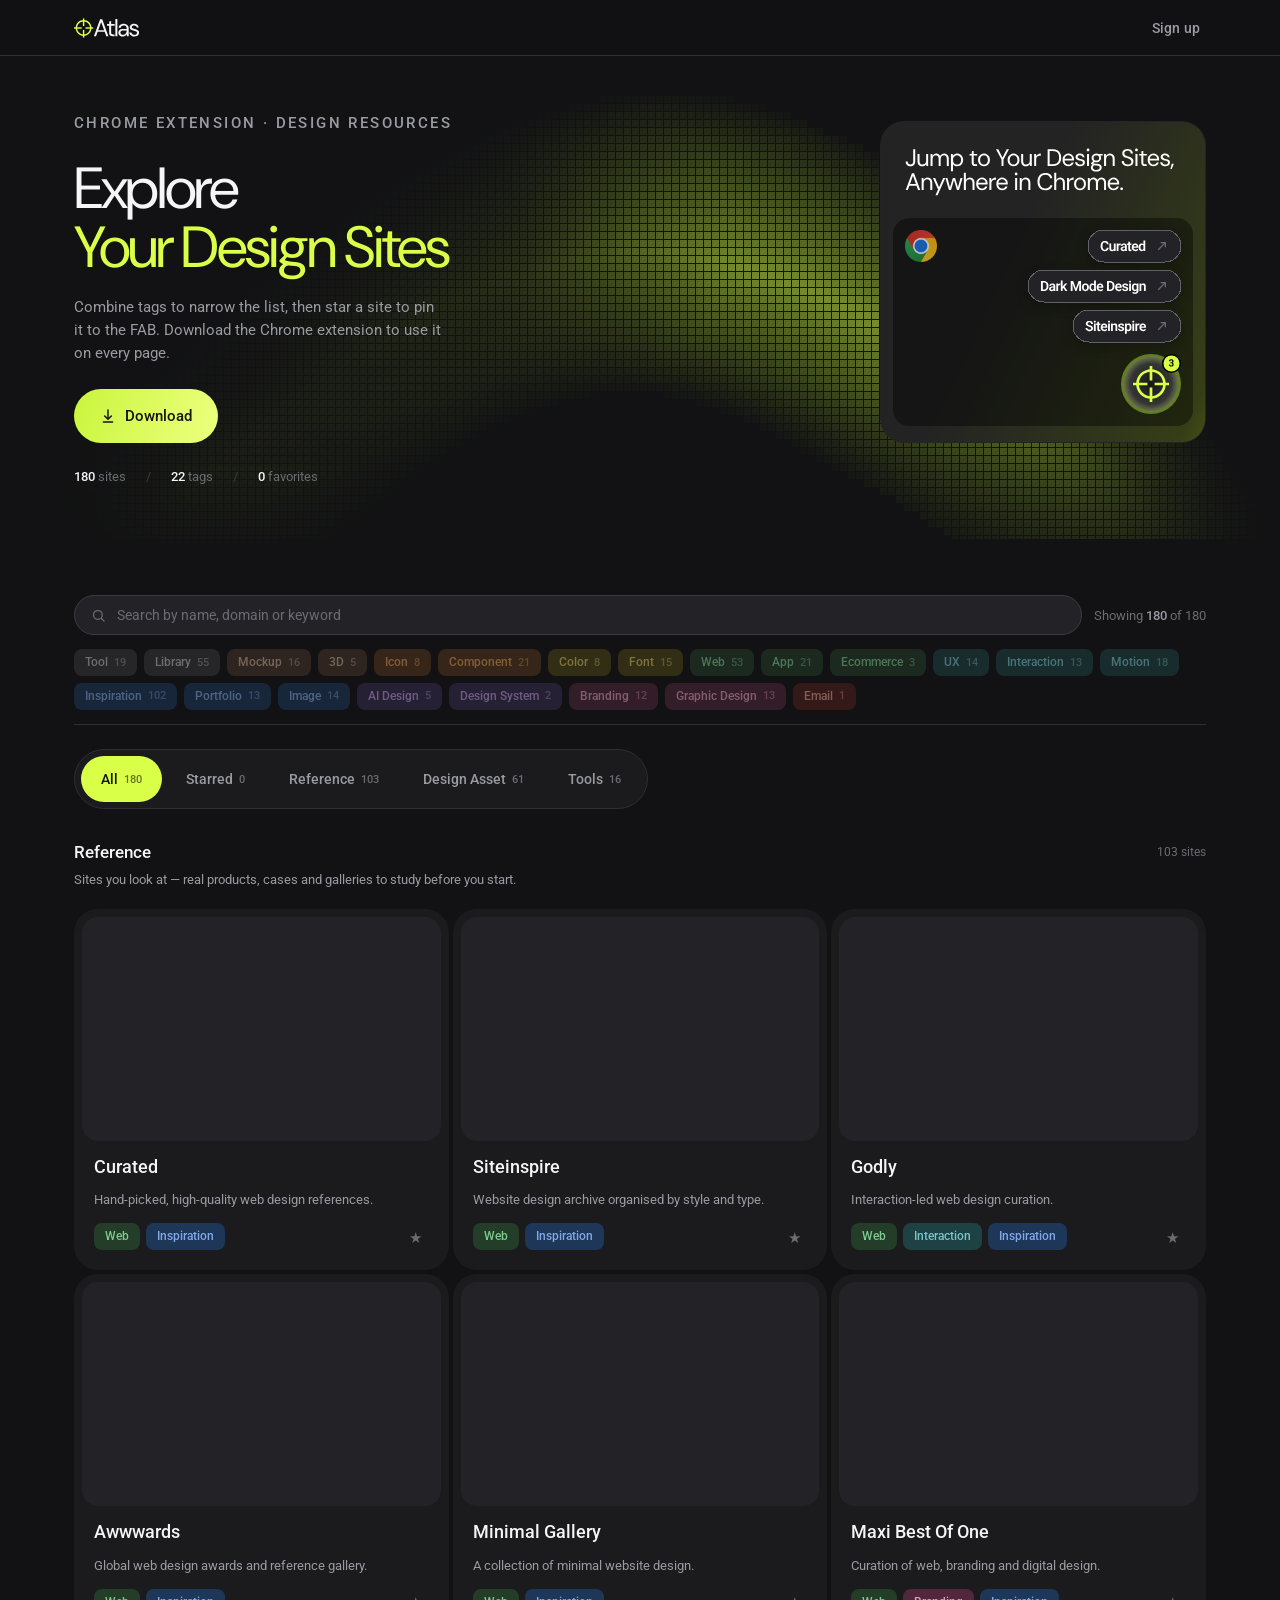
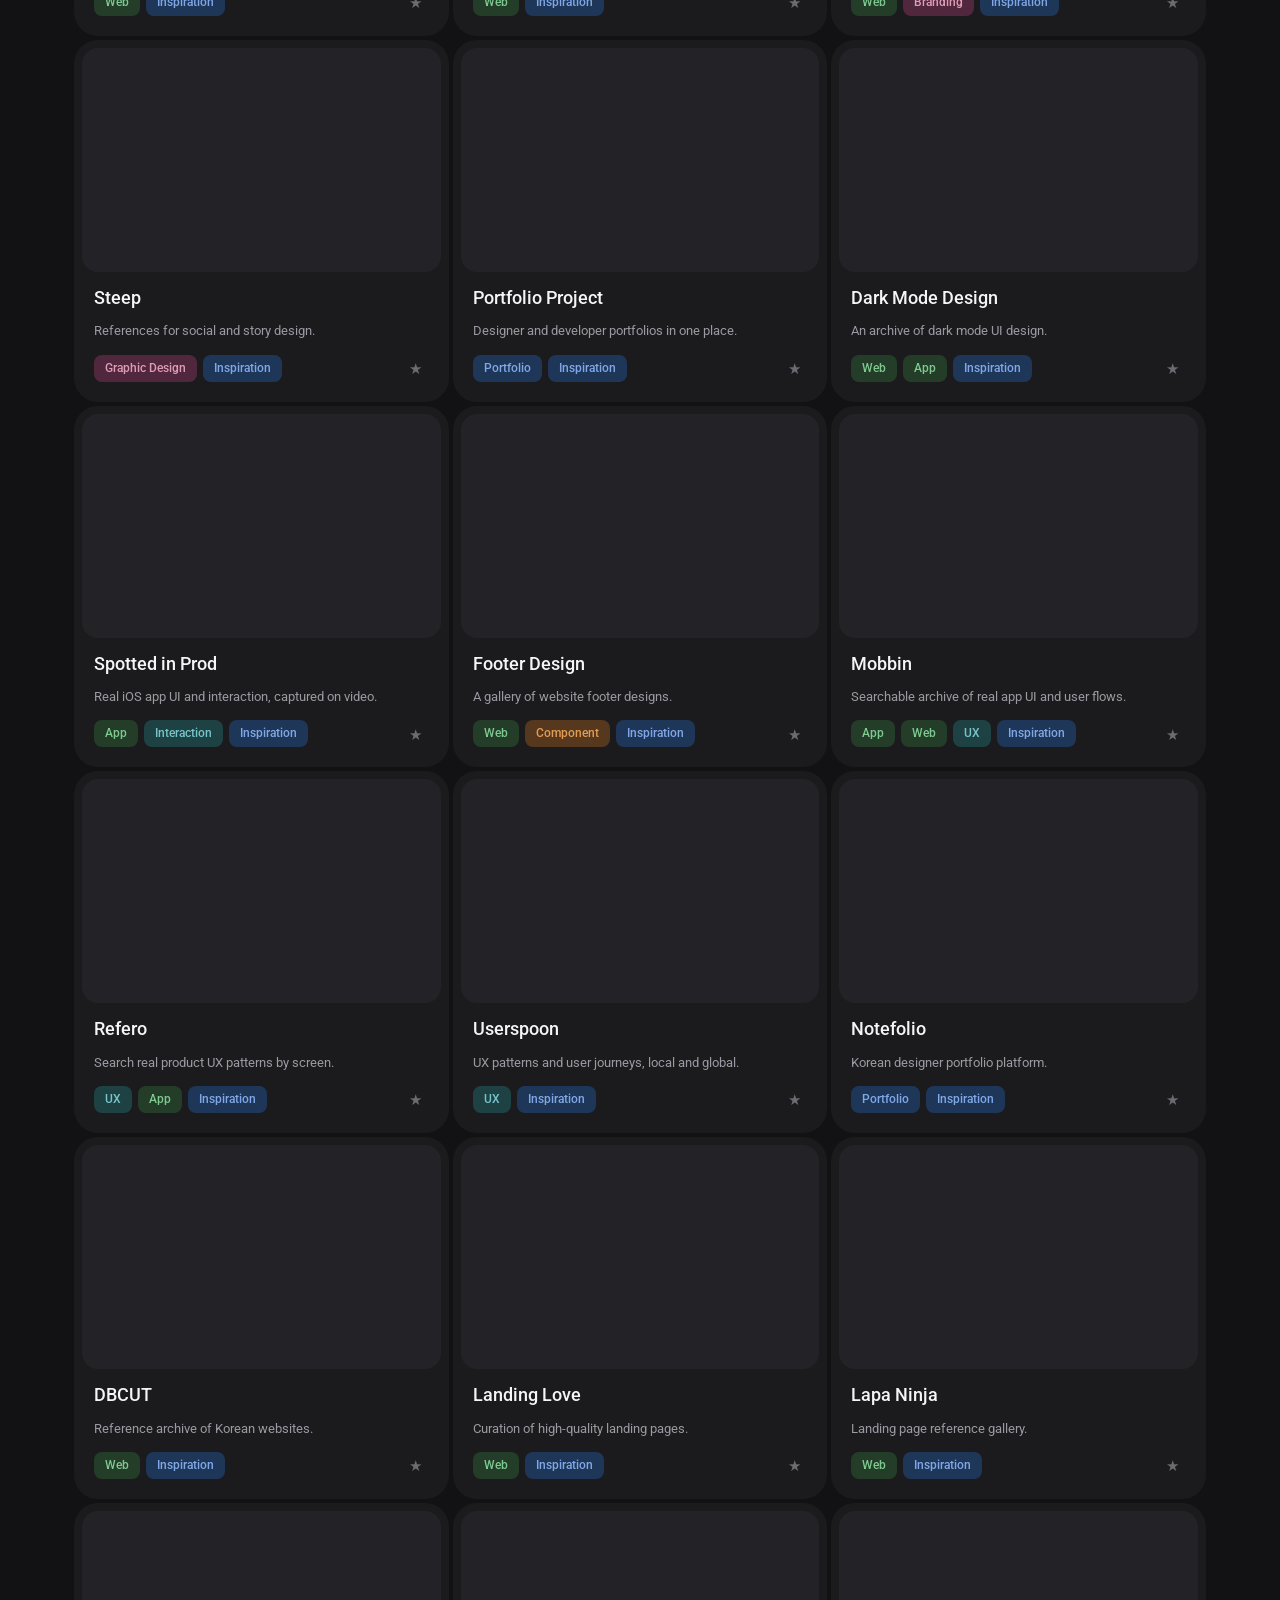
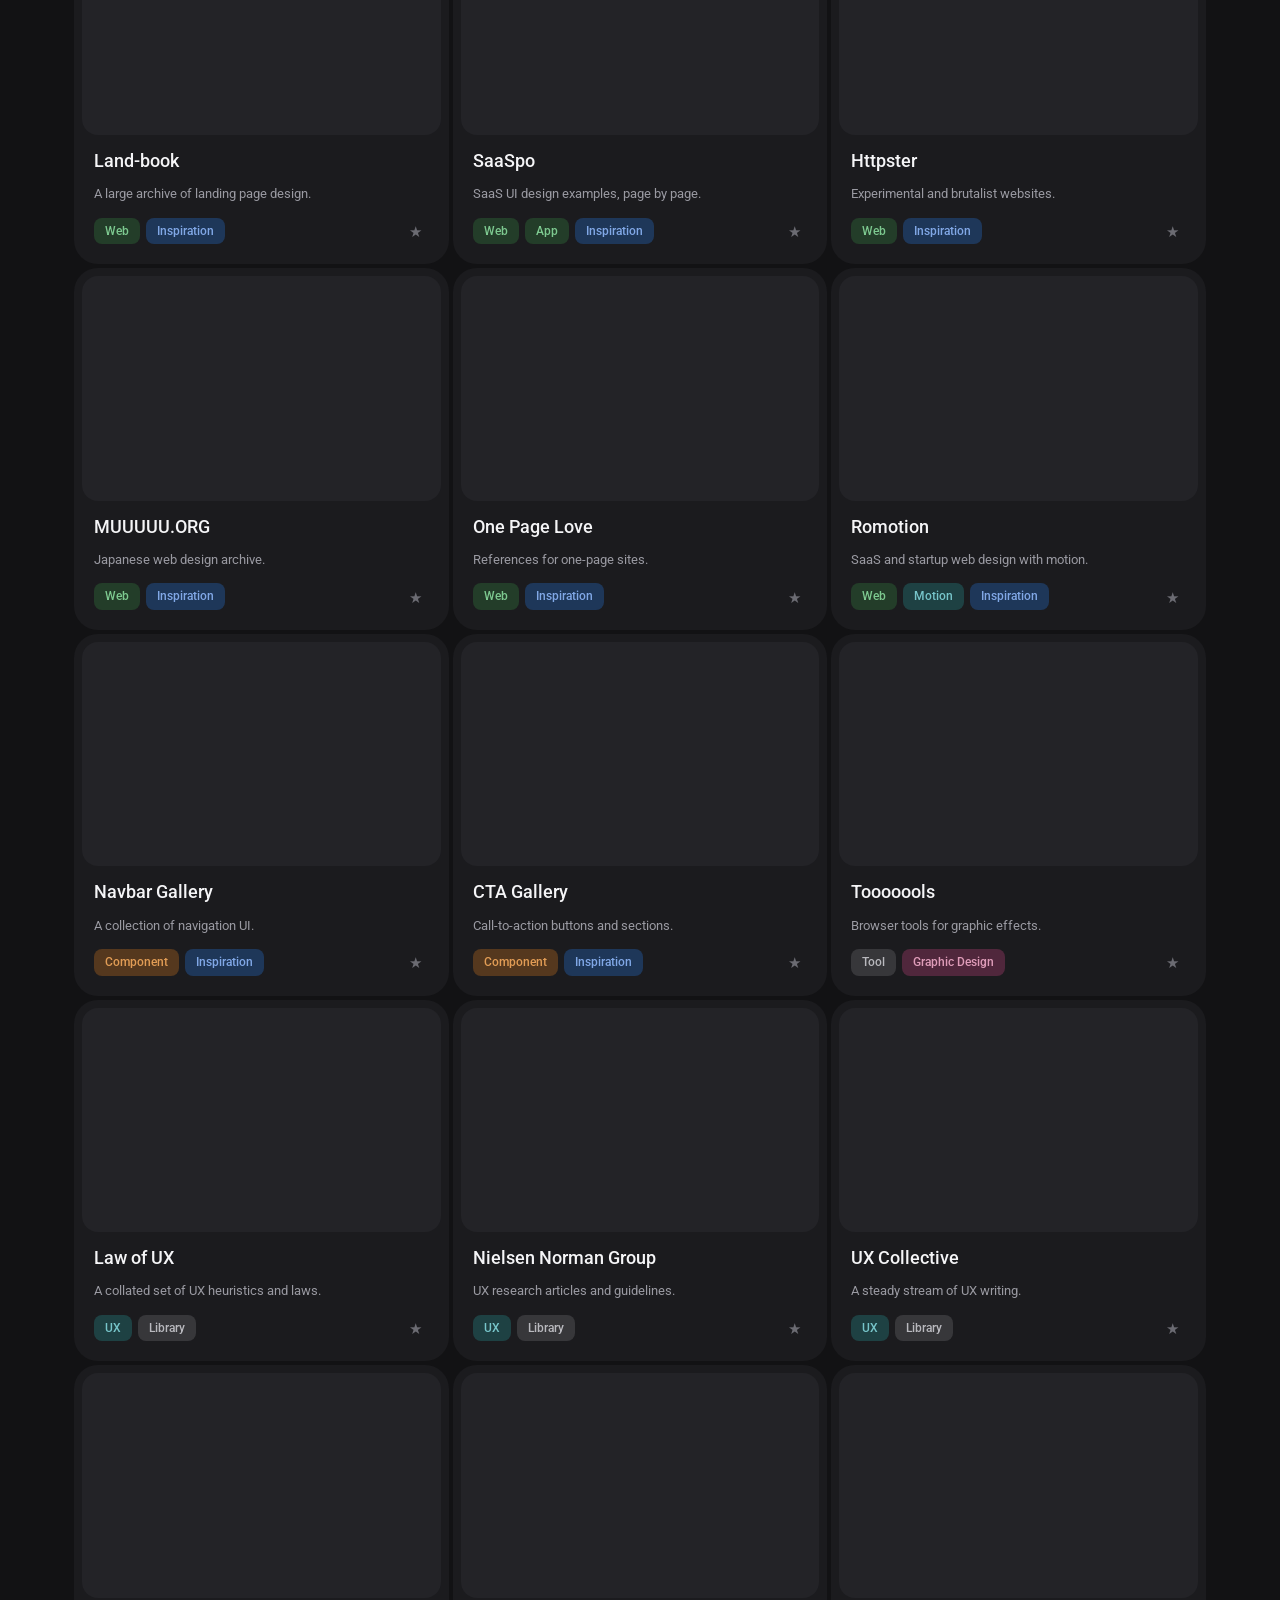
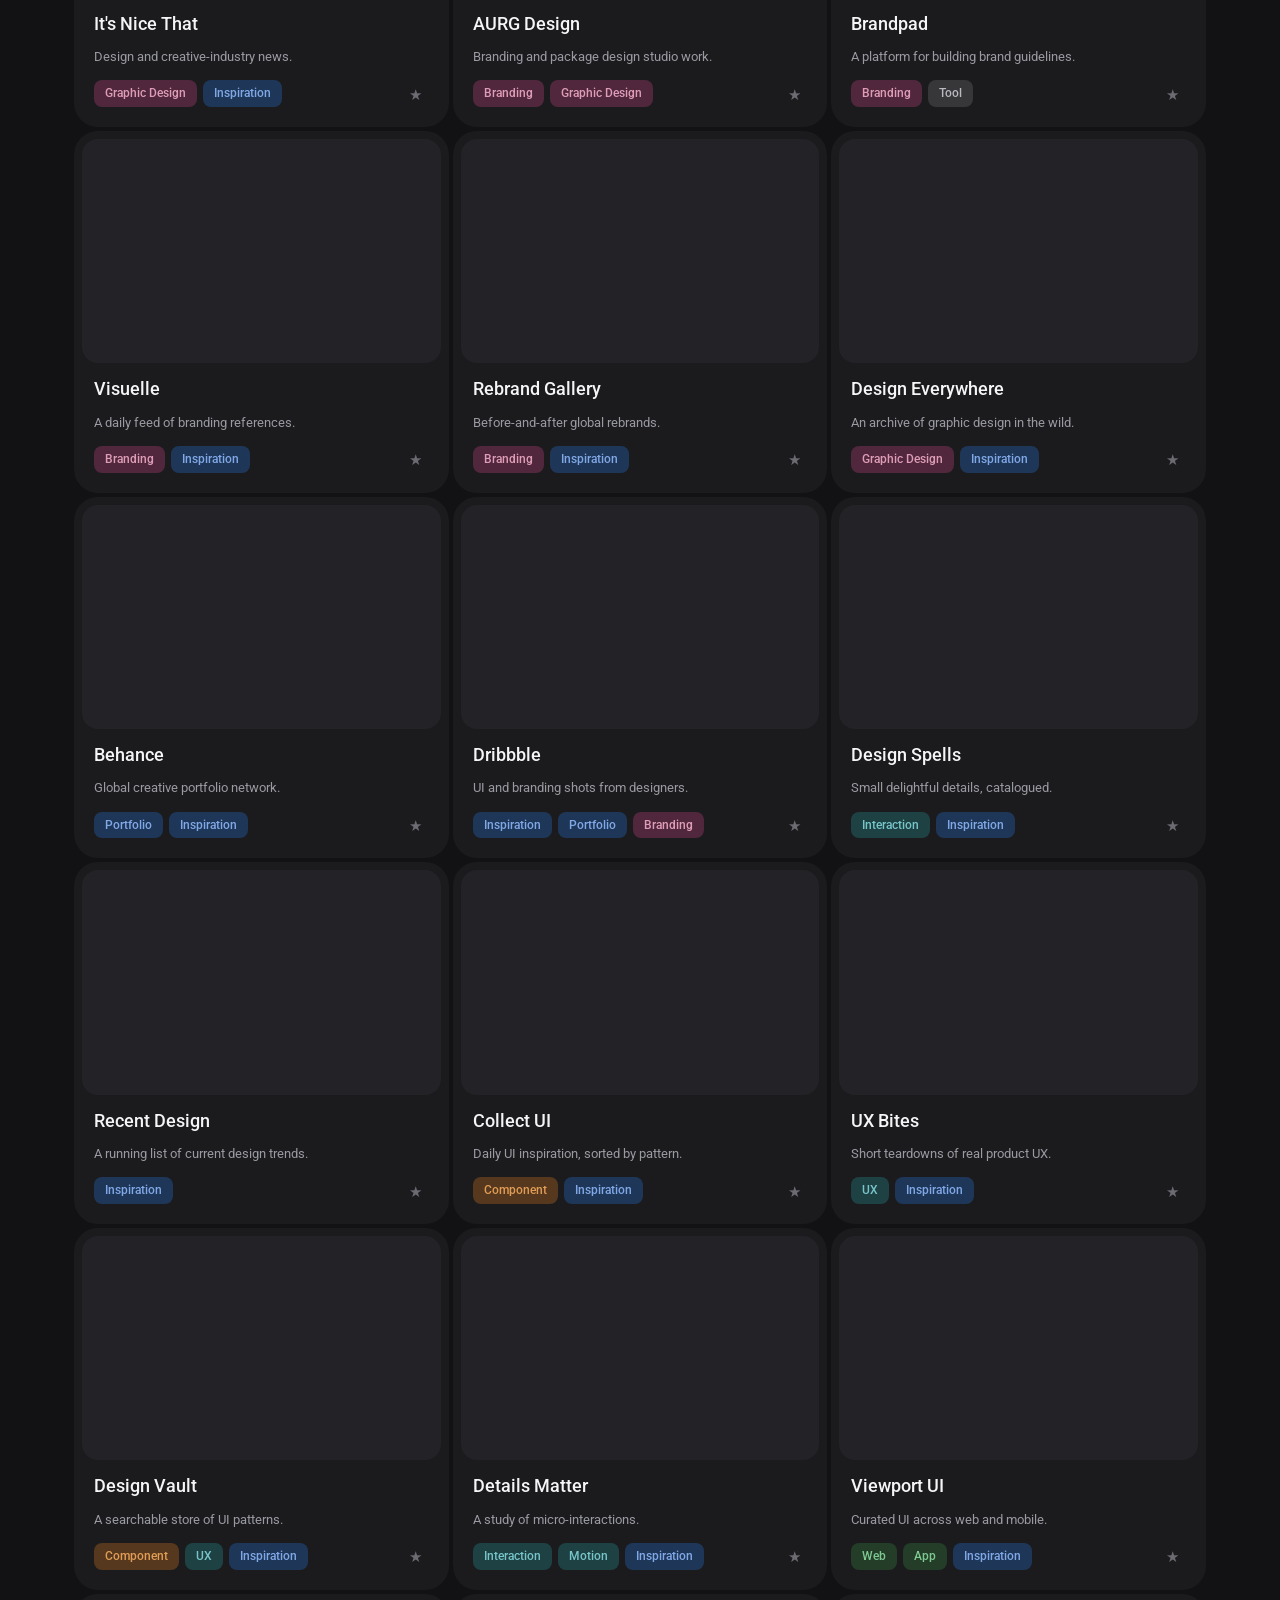
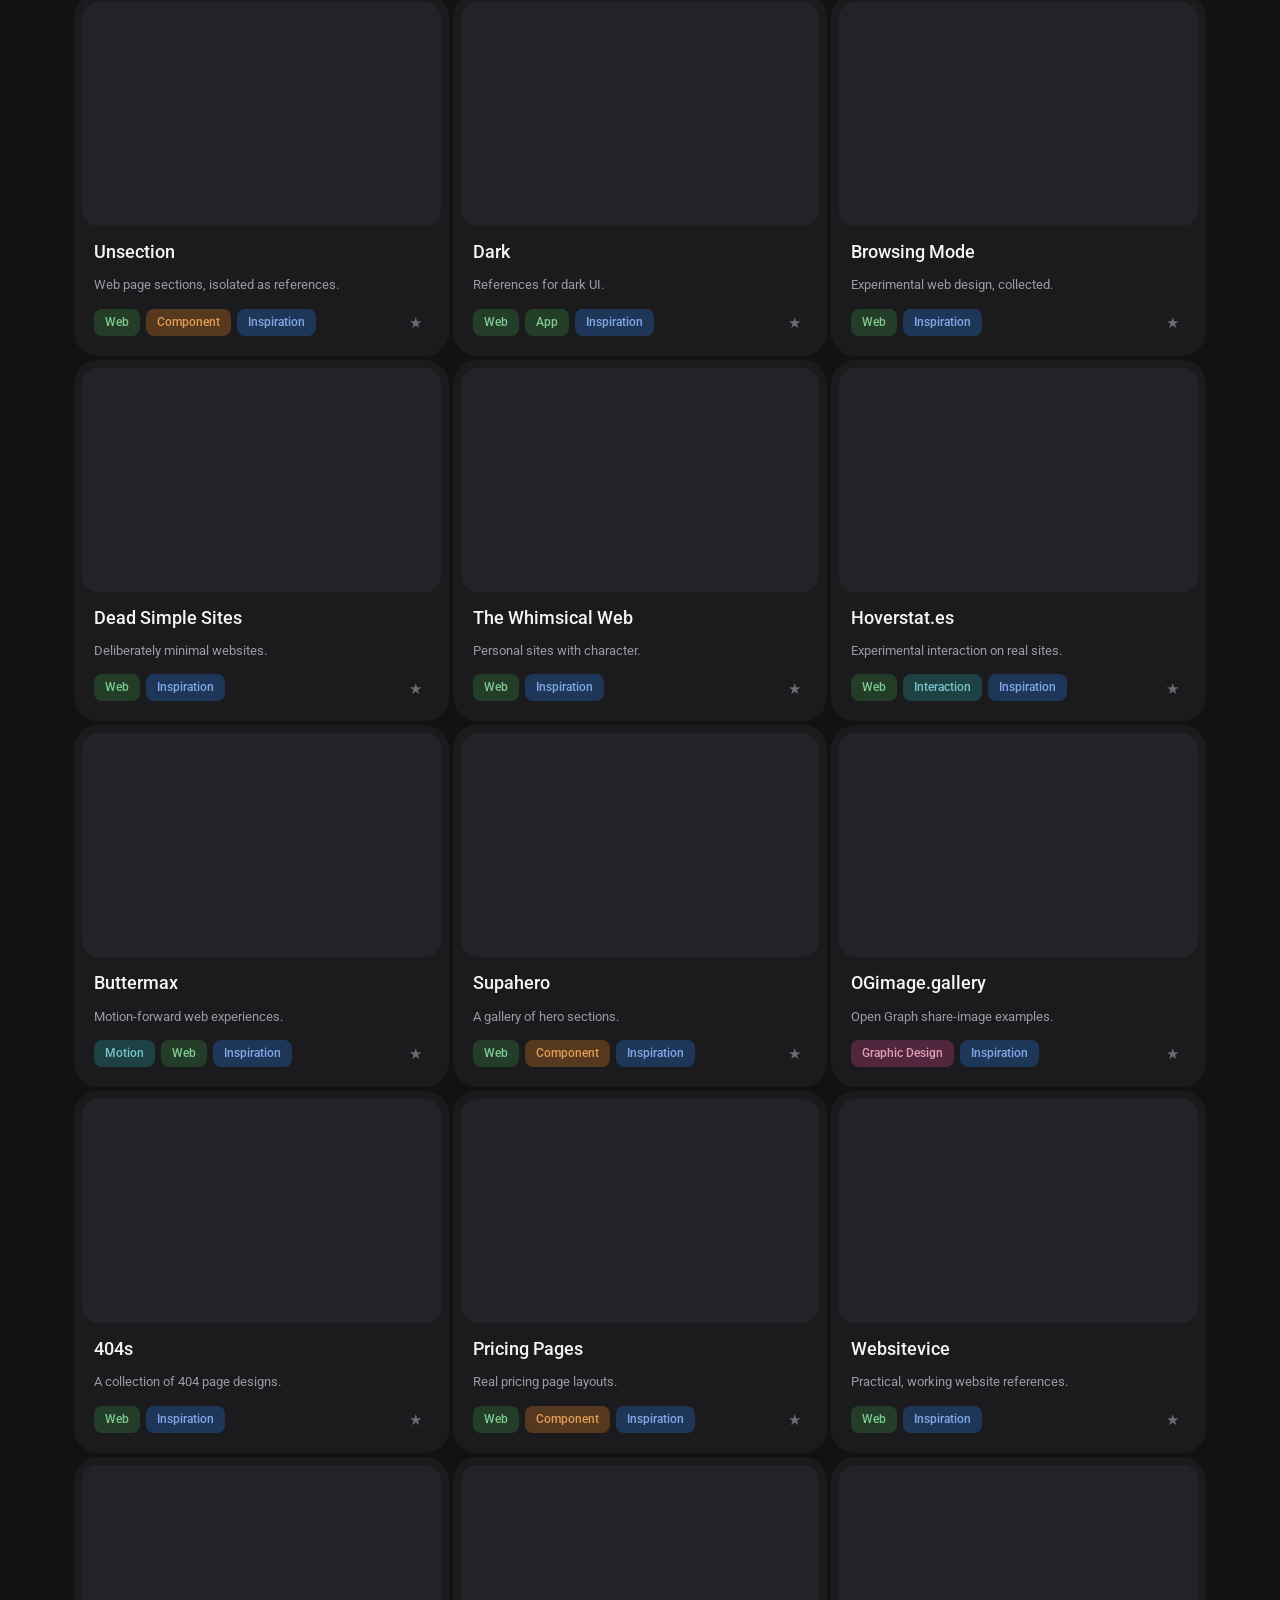
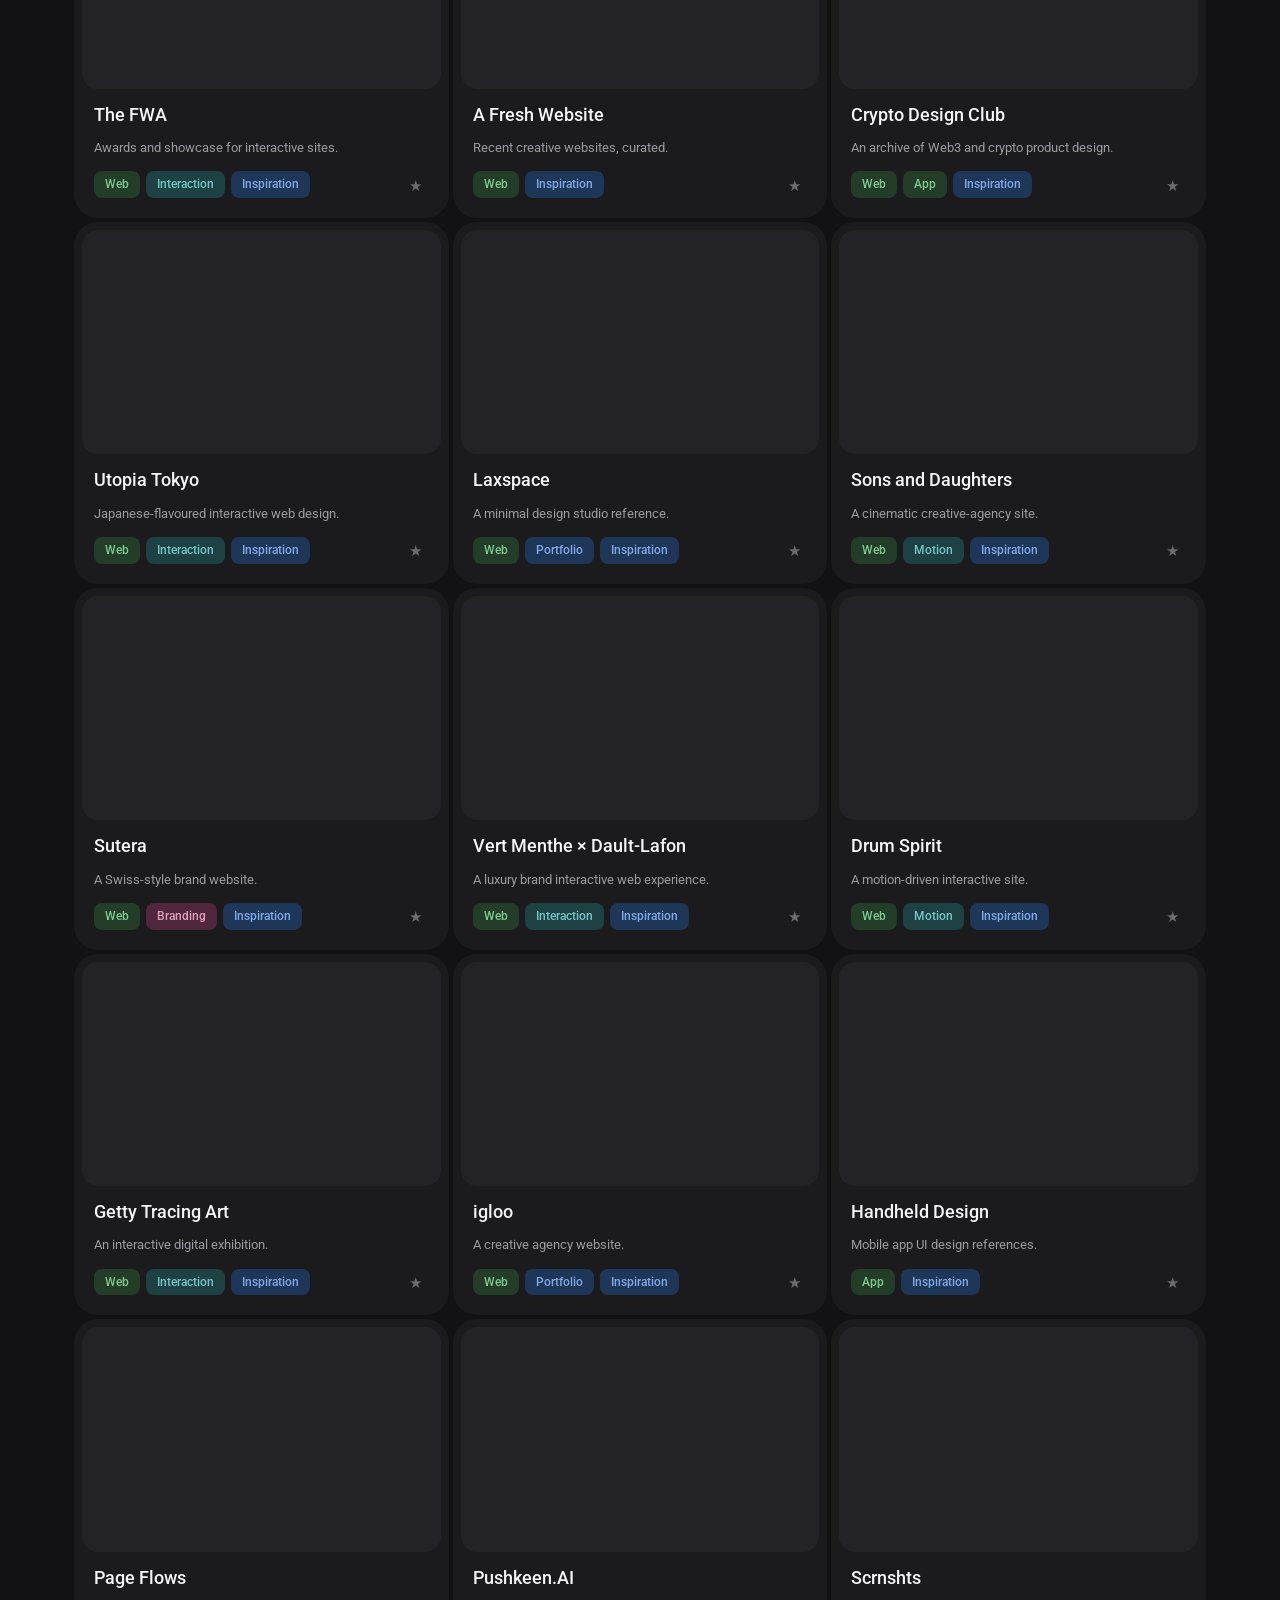
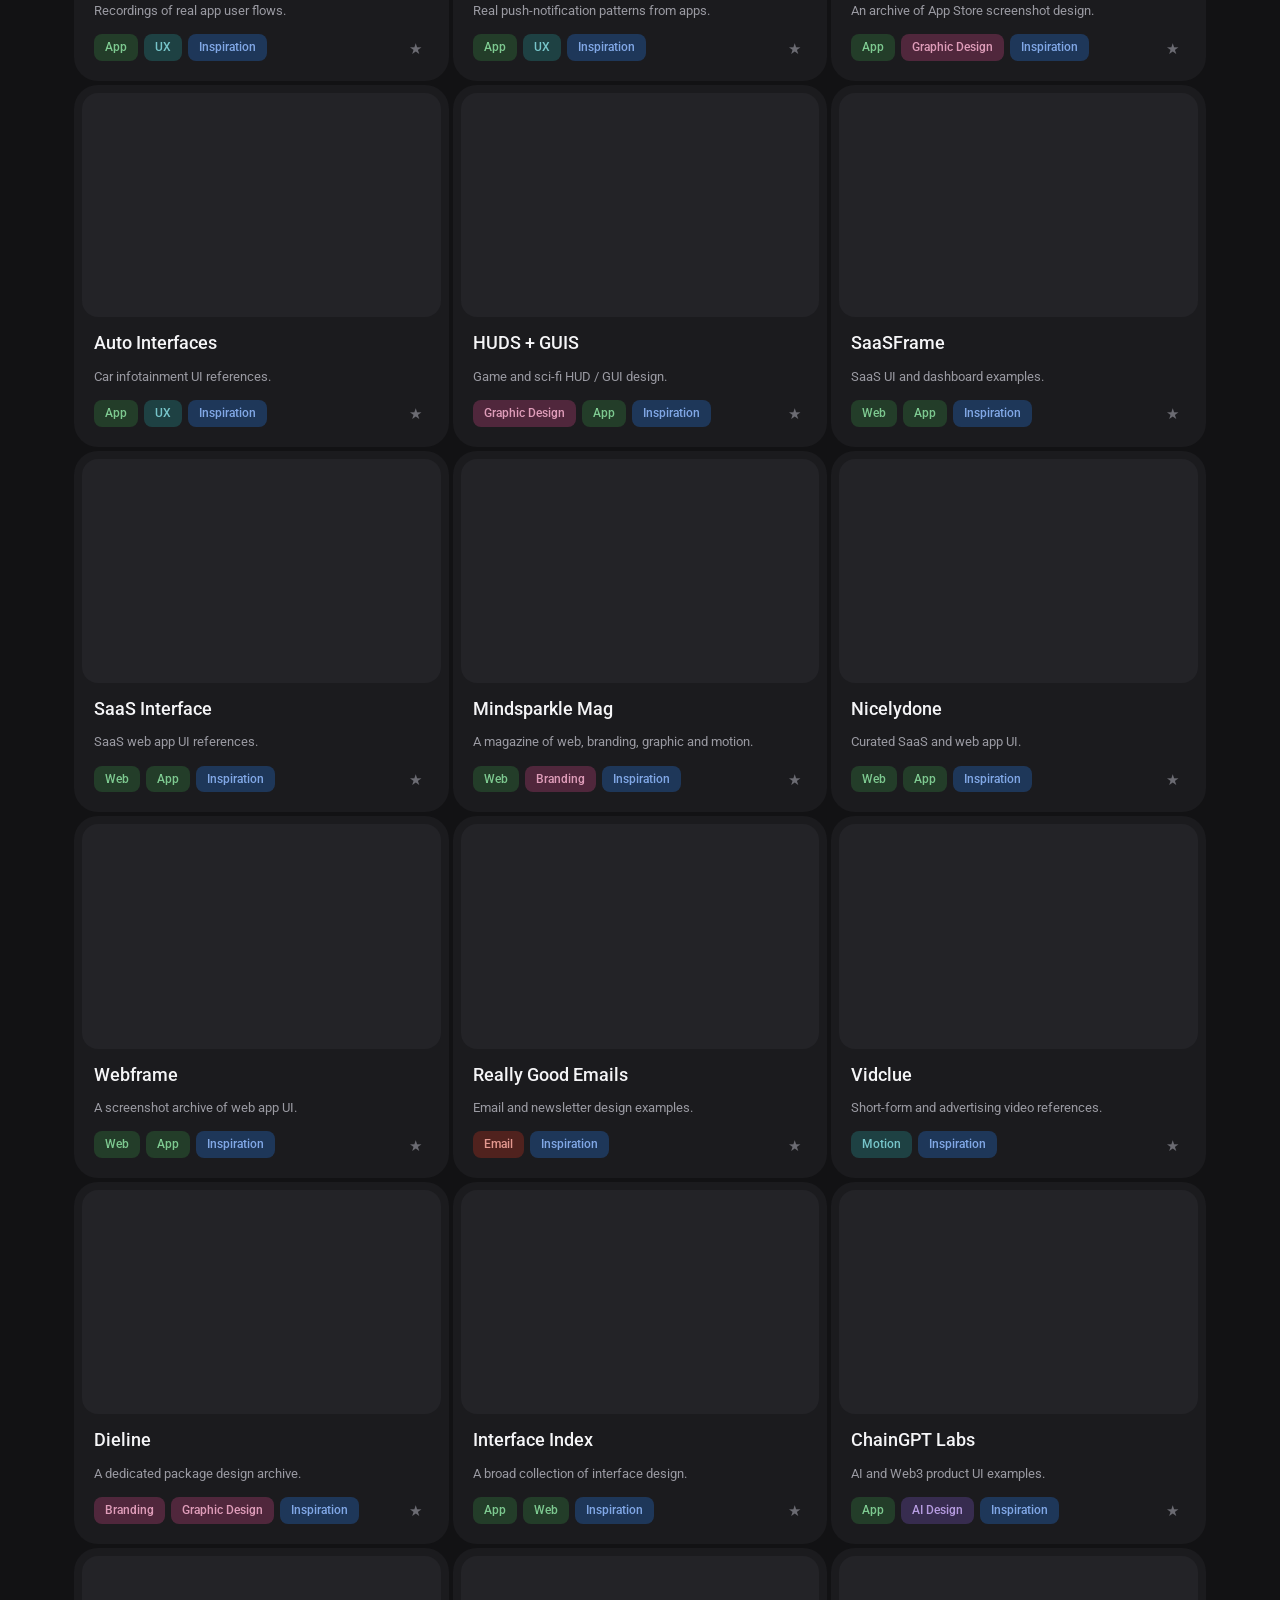
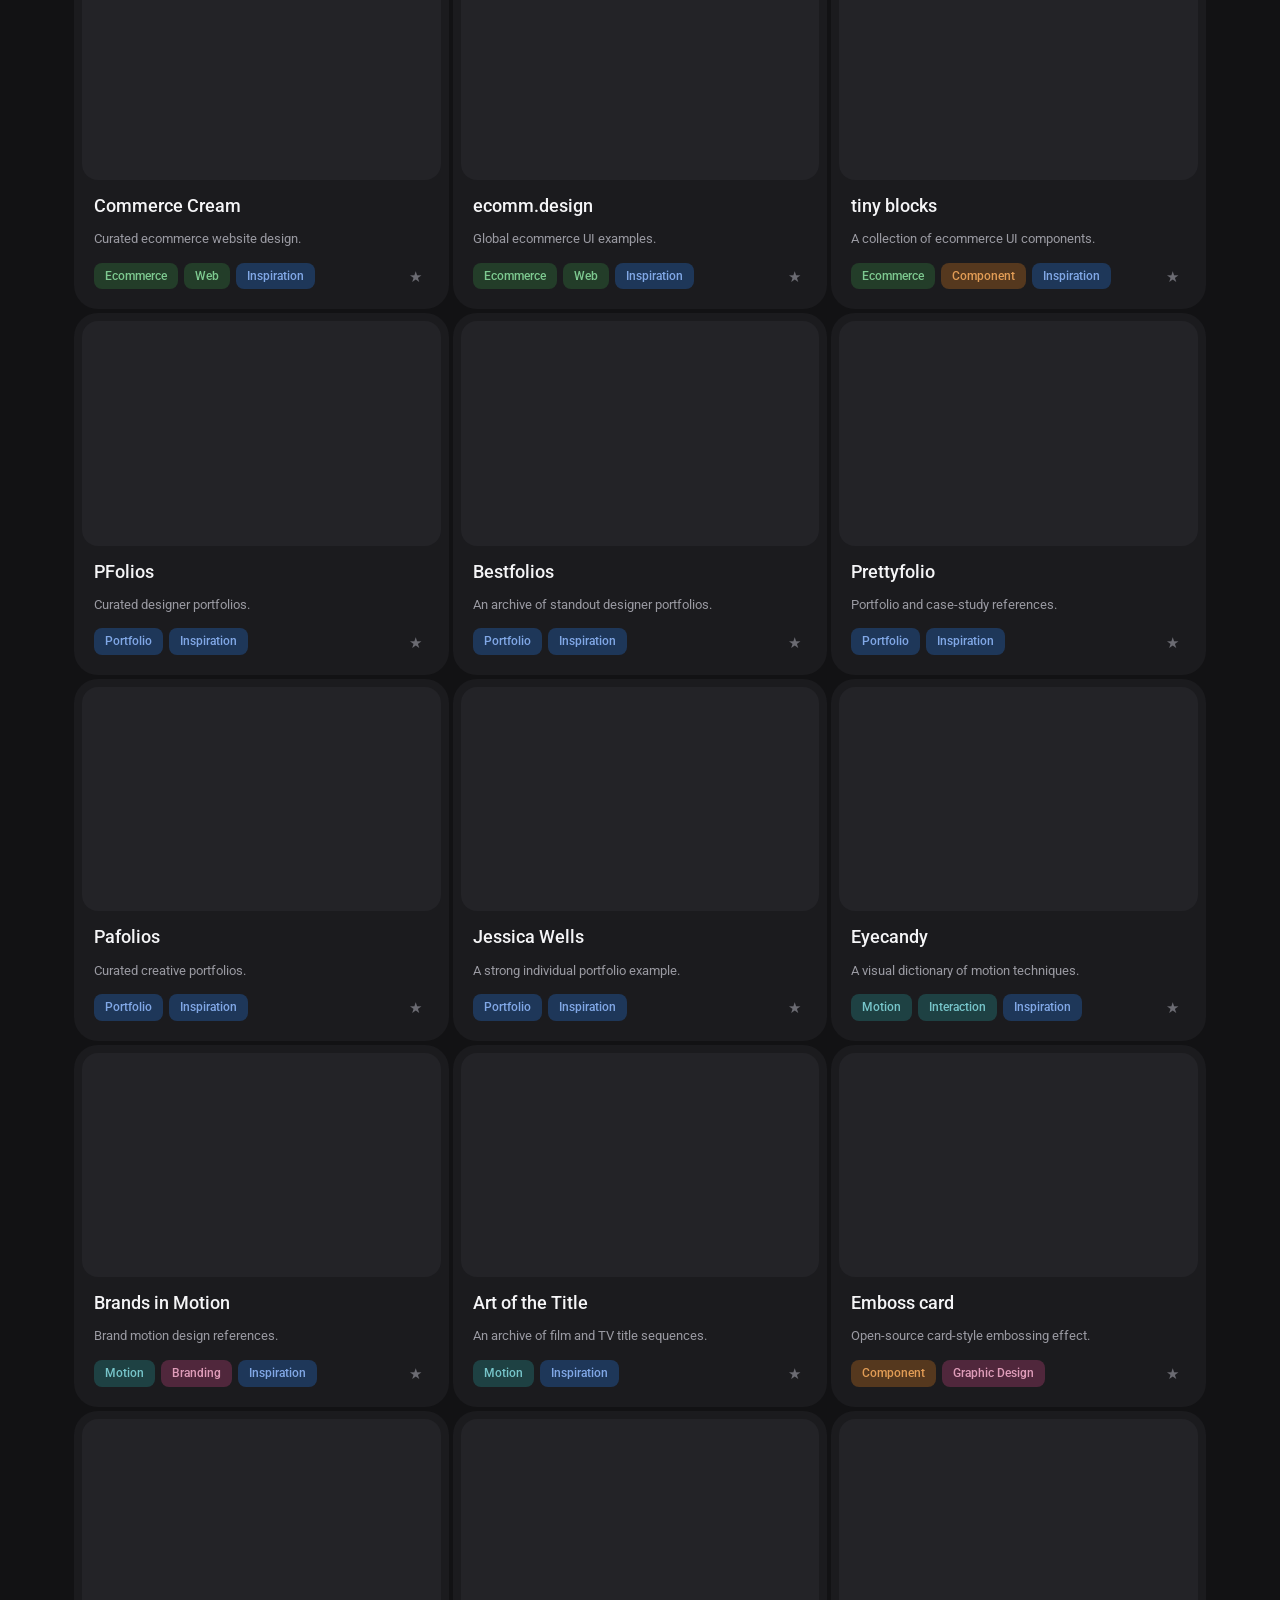
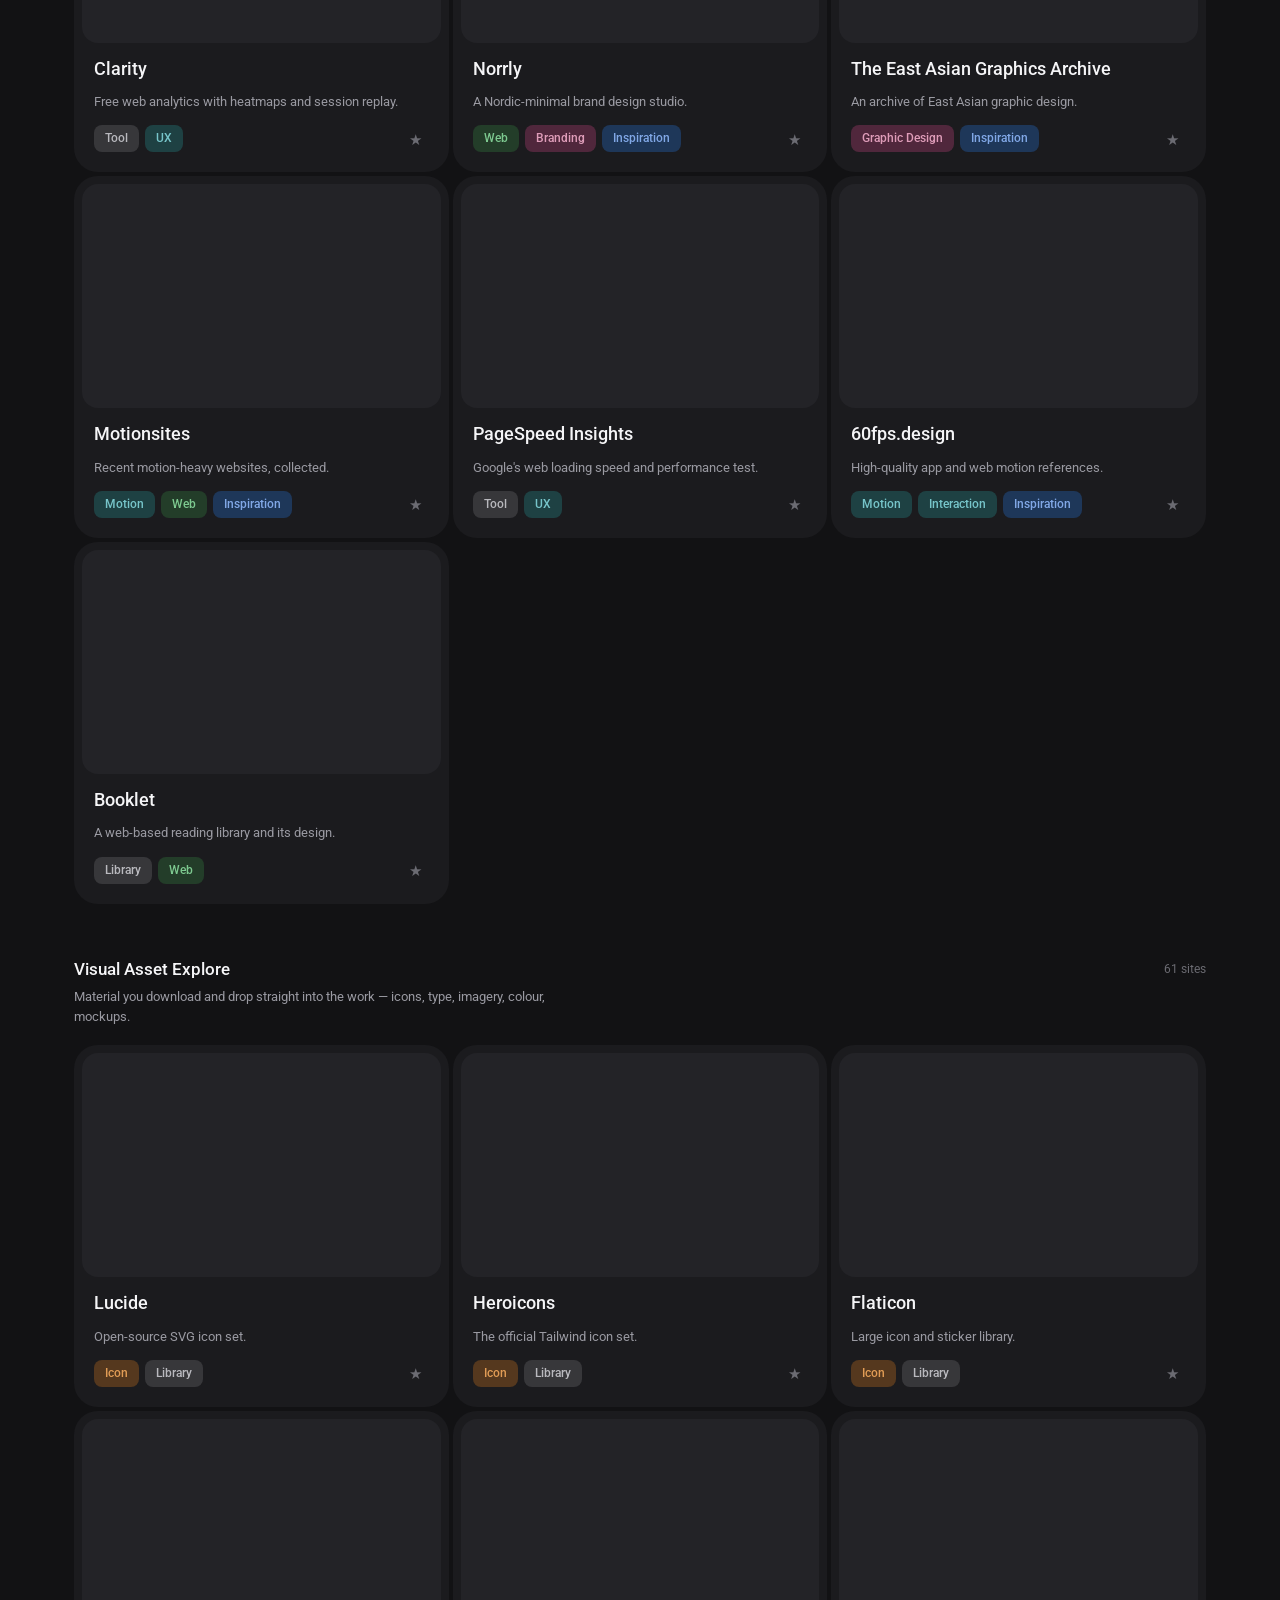
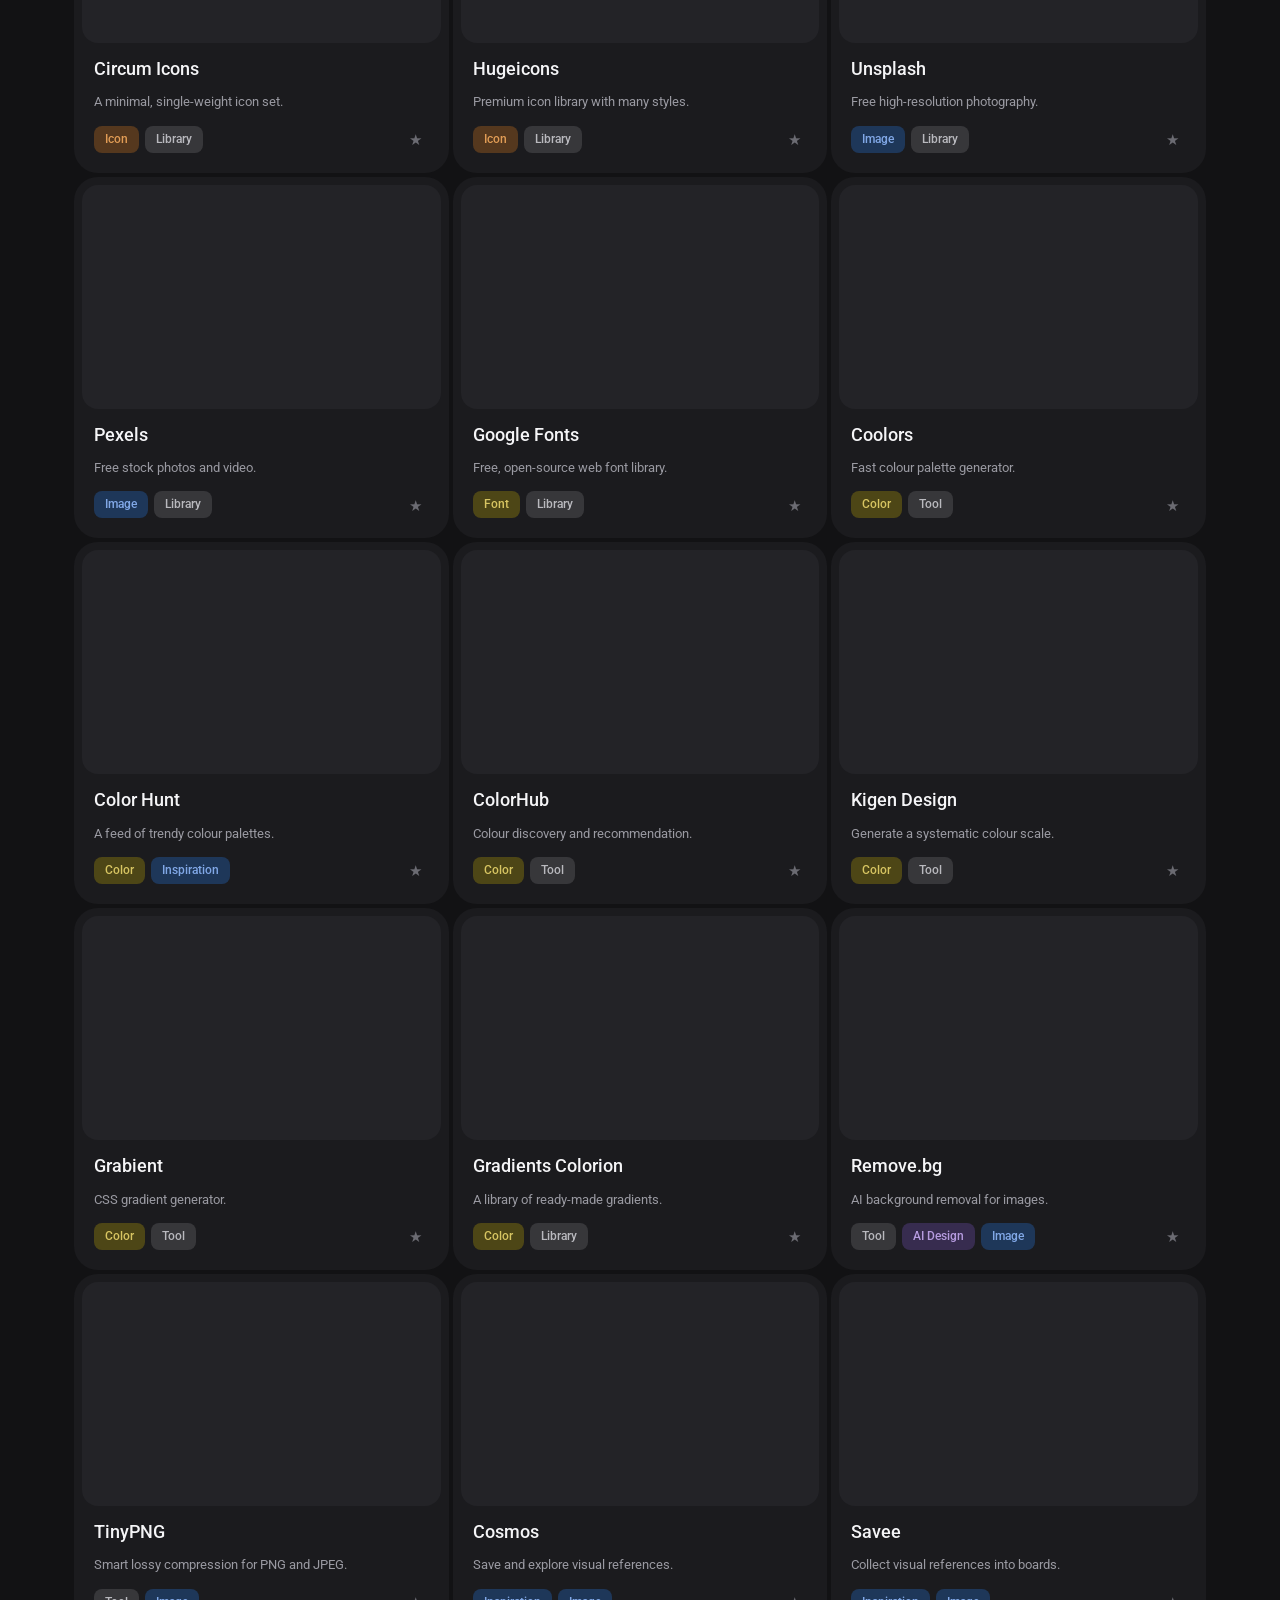
==== commit 8f13a9f4: "Inline hero animation (fix disappearing motion); FAB vertical drag - Hero background motion was refe" ====
--- a/extension/explore.html
+++ b/extension/explore.html
@@ -7,7 +7,6 @@
 <link rel="preconnect" href="https://fonts.googleapis.com" />
 <link rel="preconnect" href="https://fonts.gstatic.com" crossorigin />
 <link href="https://fonts.googleapis.com/css2?family=Roboto:wght@400;500&family=DM+Sans:opsz,wght@9..40,400;9..40,500&display=swap" rel="stylesheet" />
-<link rel="stylesheet" href="threeui-predictive-arc.css" />
 <link rel="stylesheet" href="explore.css" />
 </head>
 <body>
--- a/extension/explore.css
+++ b/extension/explore.css
@@ -1,3 +1,40 @@
+/* ---------- ThreeUI PredictiveArcCanvas (data-pixel variant) — merged in here so
+   the hero animation doesn't depend on a second stylesheet resolving; see
+   threeui-predictive-arc.css for the same rules as a standalone reference file. ---------- */
+.threeui-background {
+  position: relative;
+  width: 100%;
+  height: 100%;
+  min-width: 0;
+  min-height: 0;
+  overflow: hidden;
+  isolation: isolate;
+  background: #030304;
+}
+.threeui-background.data-pixel-arc--light { background: #f3f6f1; }
+.threeui-background > canvas {
+  position: absolute;
+  inset: 0;
+  display: block;
+  width: 100%;
+  height: 100%;
+}
+.hero-arc-bg {
+  position: absolute;
+  inset: 0;
+  z-index: 0;
+  pointer-events: none;
+  -webkit-mask-image: radial-gradient(115% 125% at 74% 42%, #000 0%, #000 22%, rgba(0, 0, 0, 0.22) 52%, transparent 76%);
+          mask-image: radial-gradient(115% 125% at 74% 42%, #000 0%, #000 22%, rgba(0, 0, 0, 0.22) 52%, transparent 76%);
+}
+.hero-arc-bg .threeui-background { background: transparent; }
+@media (max-width: 860px) {
+  .hero-arc-bg {
+    -webkit-mask-image: linear-gradient(to bottom, transparent, #000 18%, #000 70%, transparent);
+            mask-image: linear-gradient(to bottom, transparent, #000 18%, #000 70%, transparent);
+  }
+}
+
 :root {
   --bg-base: #121214;
   --bg-surface: #1B1B1E;
